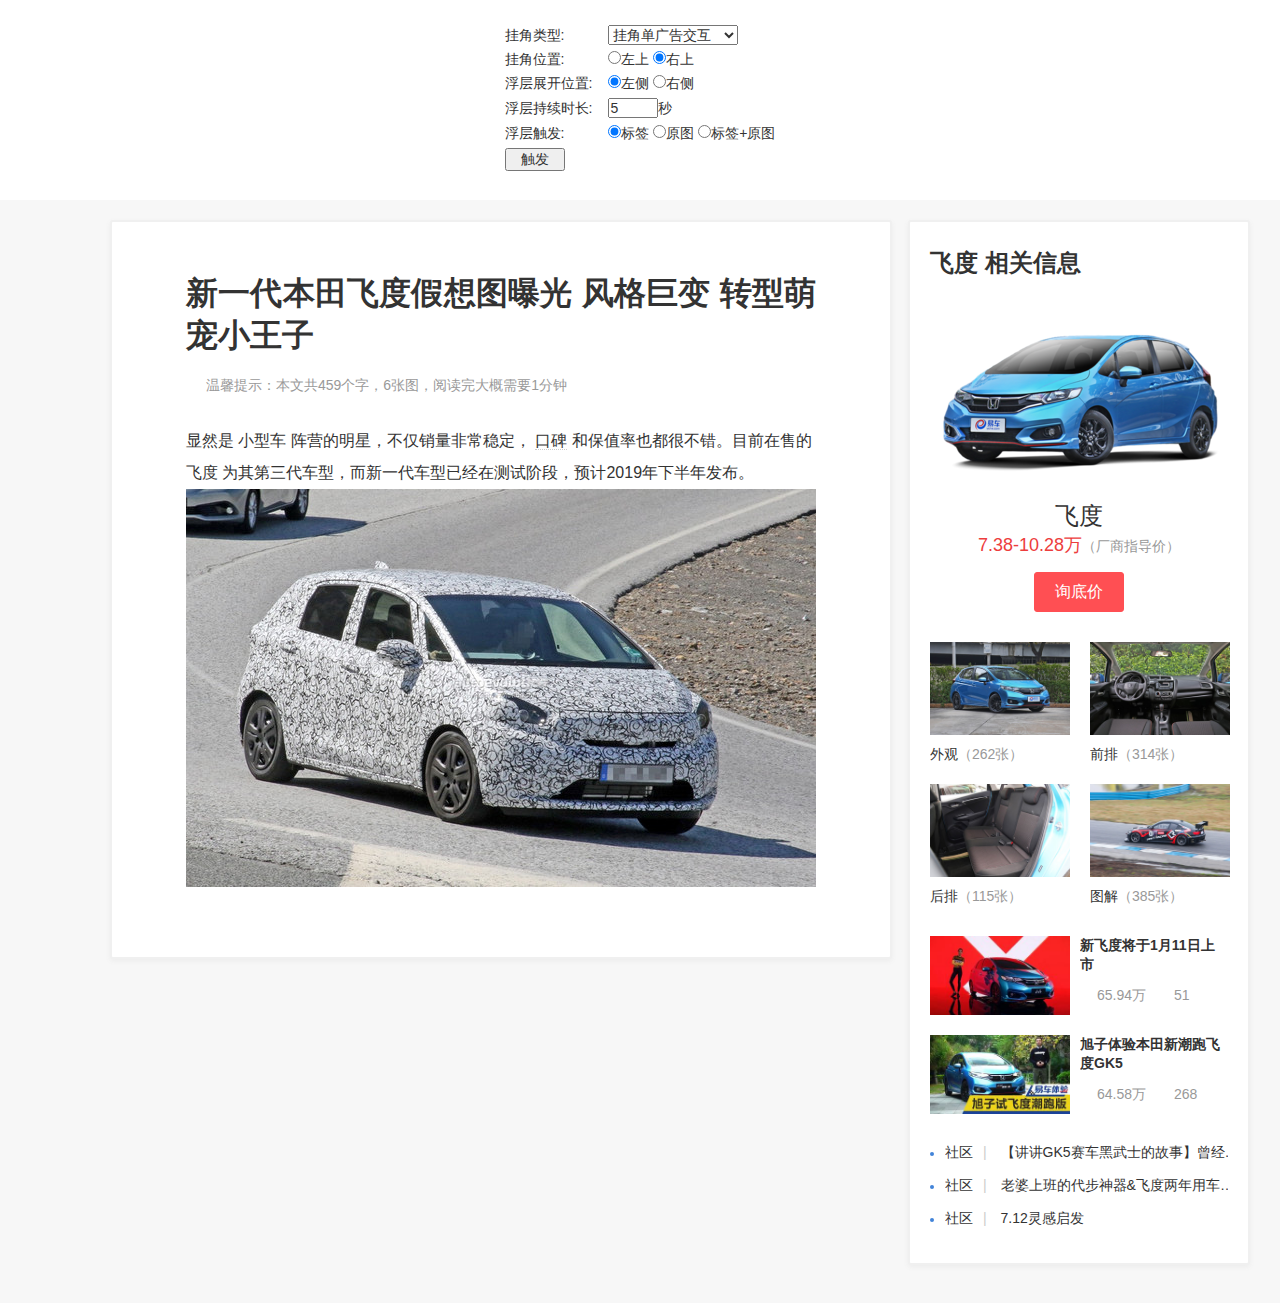
==== index.html @ e5243148 "Add files via upload" ====
<!DOCTYPE html>
<html lang="zh" data-blockbyte-bs-uid="80221">
  <head>
    <meta http-equiv="Content-Type" content="text/html; charset=UTF-8" />

    <meta http-equiv="X-UA-Compatible" content="IE=edge,chrome=1" />
    <meta name="renderer" content="webkit" />
    <meta http-equiv="Cache-Control" content="no-transform " />

    <script type="text/javascript" charset="utf-8" src="./files/js/jquery-1.9.0.js"></script>
    <link rel="stylesheet" type="text/css" href="./files/css/common.css" media="all" />

    <style class="blockbyte-bs-style" data-name="content">
      body > div#blockbyte-bs-indicator > div {
        opacity: 0;
        pointer-events: none;
      }

      body > iframe#blockbyte-bs-sidebar.blockbyte-bs-visible,
      body > iframe#blockbyte-bs-overlay.blockbyte-bs-visible {
        opacity: 1;
        pointer-events: auto;
      }

      body.blockbyte-bs-noscroll {
        overflow: hidden !important;
      }

      body > div#blockbyte-bs-indicator > div {
        position: absolute;
        transform: translate3d(-40px, 0, 0);
        top: 0;
        left: 0;
        width: 40px !important;
        height: 100%;
        background: rgba(0, 0, 0, 0.5);
        border-radius: 0 10px 10px 0;
        transition: opacity 0.3s, transform 0.3s;
        z-index: 2;
      }

      body > div#blockbyte-bs-indicator > div > span {
        background-color: #ffffff;
        position: absolute;
        display: block;
        top: 0;
        left: 0;
        width: 100%;
        height: 100%;
      }

      body > div#blockbyte-bs-indicator[data-pos="right"] {
        left: auto;
        right: 0;
      }

      body > div#blockbyte-bs-indicator[data-pos="right"] > div {
        transform: translate3d(40px, 0, 0);
        left: auto;
        right: 0;
        border-radius: 10px 0 0 10px;
      }

      body > div#blockbyte-bs-indicator.blockbyte-bs-fullHeight > div {
        border-radius: 0;
      }

      body > div#blockbyte-bs-indicator.blockbyte-bs-hover > div {
        transform: translate3d(0, 0, 0);
        opacity: 1;
      }

      body > div#blockbyte-bs-indicator[data-pos="left"].blockbyte-bs-has-lsb {
        height: 100% !important;
        top: 0 !important;
      }

      body > div#blockbyte-bs-indicator[data-pos="left"].blockbyte-bs-has-lsb > div {
        background: transparent;
      }

      body > div#blockbyte-bs-indicator[data-pos="left"].blockbyte-bs-has-lsb > div > span {
        -webkit-mask-position-y: 20px;
      }

      body > iframe#blockbyte-bs-sidebar {
        width: 350px;
        max-width: none;
        height: 0;
        z-index: 2147483646;
        background-color: rgba(255, 255, 255, 0.8) !important;
        border: none;
        display: block !important;
        transform: translate3d(-350px, 0, 0);
        transition: width 0s 0.3s, height 0s 0.3s, opacity 0.3s, transform 0.3s;
      }

      body > iframe#blockbyte-bs-sidebar[data-pos="right"] {
        left: auto;
        right: 0;
        transform: translate3d(350px, 0, 0);
      }

      body > iframe#blockbyte-bs-sidebar.blockbyte-bs-visible {
        width: calc(100% + 350px);
        height: 100%;
        transform: translate3d(0, 0, 0);
        transition: opacity 0.3s, transform 0.3s;
      }

      body > iframe#blockbyte-bs-sidebar.blockbyte-bs-hideMask {
        background: none !important;
      }

      body > iframe#blockbyte-bs-sidebar.blockbyte-bs-hideMask:not(.blockbyte-bs-hover) {
        width: calc(350px + 50px);
      }

      body > iframe#blockbyte-bs-overlay {
        width: 100%;
        max-width: none;
        height: 100%;
        z-index: 2147483647;
        border: none;
        background: rgba(0, 0, 0, 0.5) !important;
        transition: opacity 0.3s;
      }
    </style>
  </head>

  <body class="body-sty" style="zoom: 1;">
    <header style="height: 200px; padding: 20px;display: flex; flex-direction: row; justify-content: center;">
      <div>
        <div style="margin: 5px 0;">
          <label style="width: 100px;display: inline-block;">挂角类型:</label>
          <select style="width: 130px;" class="motu-type">
            <option value="1">挂角单广告交互</option>
            <option value="2">挂角双广告交互</option>
            <option value="3">挂角单广告展示</option>
            <option value="4">底栏交互长标签</option>
            <option value="5">底栏交互短标签</option>
          </select>
        </div>

        <div style="margin: 5px 0;">
          <label style="width: 100px;display: inline-block;">挂角位置:</label>
          <input type="radio" name="kakari_Position" class="kakari_Position" value="1" />左上
          <input type="radio" name="kakari_Position" class="kakari_Position" value="2" checked />右上
        </div>

        <div style="margin: 5px 0;">
          <label style="width: 100px;display: inline-block;">浮层展开位置:</label>
          <input type="radio" name="float_Position" class="float_Position" value="1" checked />左侧
          <input type="radio" name="float_Position" class="float_Position" value="2" />右侧
        </div>

        <div style="margin: 5px 0;">
          <label style="width: 100px;display: inline-block;">浮层持续时长:</label>
          <input type="number" value="5" min="2" max="10" style="width: 50px;" class="timeLength" />秒
        </div>

        <div style="margin: 5px 0;">
          <label style="width: 100px;display: inline-block;">浮层触发:</label>
          <input type="radio" name="trigger_Position" class="trigger_Position" value="1" checked />标签
          <input type="radio" name="trigger_Position" class="trigger_Position" value="2" />原图
          <input type="radio" name="trigger_Position" class="trigger_Position" value="3" />标签+原图
        </div>

        <div style="margin: 5px 0;">
          <button style="width: 60px;" class="trigger-button">触发</button>
        </div>
      </div>
    </header>

    <!-- 内容 start -->
    <div class="container container-w">
      <div class="content-box clearfix">
        <!-- col-left start -->
        <div class="col-lef  pull-left">
          <!-- 文章内容 start -->
          <div class="col-main-box col-sty">
            <div class="cont-box" id="content_bit">
              <!-- article start -->
              <article>
                <h1 class="tit-h1">新一代本田飞度假想图曝光 风格巨变 转型萌宠小王子<em class="bg-ico-sty"></em></h1>

                <div class="txt-ts-box">温馨提示：本文共459个字，6张图，阅读完大概需要1分钟</div>

                <div class="article-content motu_cont" id="openimg_articlecontent">
                  <!--内容-->
                  显然是
                  <a
                    class="hidden"
                    href="http://car.bitauto.com/xiaoxingche/"
                    title=""
                    data-keytype="Sem"
                    data-id="392"
                    target="_blank"
                    >小型车</a
                  >
                  阵营的明星，不仅销量非常稳定，
                  <a
                    class="baikekeyl"
                    href="http://koubei.bitauto.com/"
                    title=""
                    data-keytype="Sem"
                    data-id="278"
                    target="_blank"
                    >口碑</a
                  >
                  和保值率也都很不错。目前在售的
                  <a
                    class="hidden"
                    href="http://car.bitauto.com/xinfeidu/"
                    title="飞度"
                    data-keytype="Serial"
                    data-id="2408"
                    target="_blank"
                    >飞度</a
                  >
                  为其第三代车型，而新一代车型已经在测试阶段，预计2019年下半年发布。

                  <p style="position: relative;">
                    <img
                      class="imgborder"
                      src="./files/image/94422488-cf2d-4501-a95b-1851c2351d11_630_w0.jpg"
                      data="width:630;height:398;"
                      data-rjs="2"
                      style="cursor: pointer;"
                    />
                  </p>
                  <!--标签-->
                </div>

                <!-- 新闻内容 end -->
              </article>
              <!-- article end -->
            </div>
            <!--结尾处推广-->
          </div>
          <!-- 文章内容 end -->
        </div>
        <!-- col-left end -->
        <!-- col-right start -->

        <div class="col-rig  pull-right">
          <!-- 车型相关 start -->
          <div class="col-sty col-side-sty">
            <h2>飞度 相关信息</h2>
            <!-- 车广告 start -->
            <div class="side-adv-car" id="rightBrandDetail">
              <div class="img-box">
                <a data-channelid="51.12.46" target="_blank" href="http://car.bitauto.com/xinfeidu/"
                  ><img src="./files/image/1211198162_6.jpg"
                /></a>
              </div>
              <h3><a data-channelid="51.12.46" target="_blank" href="http://car.bitauto.com/xinfeidu/">飞度</a></h3>
              <p class="price-box">
                <a
                  data-channelid="51.12.46"
                  href="http://car.bitauto.com/xinfeidu/baojia/?leads_source=p009022"
                  target="_blank"
                  >7.38-10.28万</a
                ><span>（厂商指导价）</span>
              </p>
              <div class="btn-box">
                <a
                  class="btn btn-primary"
                  data-channelid="51.12.46"
                  href="http://dealer.bitauto.com/zuidijia/nb2408/"
                  target="_blank"
                  >询底价</a
                >
              </div>
            </div>
            <!-- 车广告 end -->
            <!-- 图片列表 start -->
            <div class="car-pic-list clearfix">
              <div class="img-info-layout-vertical  img-info-layout-vertical-14093">
                <div class="img">
                  <a href="http://photo.bitauto.com/picture/2408/5786086/" target="_blank"
                    ><img src="./files/image/20171227084733473322640_5786086_4.jpg"
                  /></a>
                </div>
                <ul class="p-list">
                  <li class="name">
                    <a href="http://photo.bitauto.com/modelmore/127721/6/1/" target="_blank">外观<em>（262张）</em></a>
                  </li>
                </ul>
              </div>

              <div class="img-info-layout-vertical  img-info-layout-vertical-14093">
                <div class="img">
                  <a href="http://photo.bitauto.com/picture/2408/5786151/" target="_blank"
                    ><img src="./files/image/2017122708563856387241_5786151_4.jpg"
                  /></a>
                </div>
                <ul class="p-list">
                  <li class="name">
                    <a href="http://photo.bitauto.com/modelmore/127721/7/1/" target="_blank">前排<em>（314张）</em></a>
                  </li>
                </ul>
              </div>

              <div class="img-info-layout-vertical  img-info-layout-vertical-14093">
                <div class="img">
                  <a href="http://photo.bitauto.com/picture/2408/5786178/" target="_blank"
                    ><img src="./files/image/201712270900230237254_5786178_4.jpg"
                  /></a>
                </div>
                <ul class="p-list">
                  <li class="name">
                    <a href="http://photo.bitauto.com/modelmore/127721/8/1/" target="_blank">后排<em>（115张）</em></a>
                  </li>
                </ul>
              </div>

              <div class="img-info-layout-vertical  img-info-layout-vertical-14093">
                <div class="img">
                  <a href="http://photo.bitauto.com/picture/2408/4842851/" target="_blank"
                    ><img src="./files/image/23264766310149_4842851_4.jpg"
                  /></a>
                </div>
                <ul class="p-list">
                  <li class="name">
                    <a href="http://photo.bitauto.com/serialmore/2408/2018/12/1/" target="_blank"
                      >图解<em>（385张）</em></a
                    >
                  </li>
                </ul>
              </div>
            </div>
            <!-- 图片列表 end -->
            <!-- 视频列表 start -->

            <div class="car-video-list">
              <div class="img-info-layout img-info-layout-video img-info-layout-14079">
                <div class="img">
                  <a href="http://v.bitauto.com/vplay/479516.html" target="_blank"
                    ><i class="bg-ico-sty play-btn"></i
                    ><img src="./files/image/20181416252014.jpg" alt="新飞度将于1月11日上市"
                  /></a>
                </div>
                <ul class="p-list">
                  <li class="name">
                    <a href="http://v.bitauto.com/vplay/479516.html" target="_blank">新飞度将于1月11日上市</a>
                  </li>
                  <li class="num">
                    <span class="play queryElemTag liulan_479516">65.94万</span
                    ><span class="comment huifu_479516">51</span>
                  </li>
                </ul>
              </div>

              <div class="img-info-layout img-info-layout-video img-info-layout-14079">
                <div class="img">
                  <a href="http://v.bitauto.com/vplay/477407.html" target="_blank"
                    ><i class="bg-ico-sty play-btn"></i
                    ><img src="./files/image/201712270711468.jpg" alt="旭子体验本田新潮跑飞度GK5"
                  /></a>
                </div>
                <ul class="p-list">
                  <li class="name">
                    <a href="http://v.bitauto.com/vplay/477407.html" target="_blank">旭子体验本田新潮跑飞度GK5</a>
                  </li>
                  <li class="num">
                    <span class="play queryElemTag liulan_477407">64.58万</span
                    ><span class="comment huifu_477407">268</span>
                  </li>
                </ul>
              </div>
            </div>

            <!-- 视频列表 end -->
            <!-- 文字列表 start -->

            <div class="car-txt-list">
              <div class="list-txt list-txt-m list-txt-default list-txt-style3">
                <ul>
                  <li>
                    <div class="txt">
                      <strong><a href="http://baa.bitauto.com/fit/" target="_blank">社区</a>|</strong>
                      <a href="http://baa.bitauto.com/fit/thread-15625443.html" target="_blank"
                        >【讲讲GK5赛车黑武士的故事】曾经的战友，我摘了你的心脏</a
                      >
                    </div>
                  </li>

                  <li>
                    <div class="txt">
                      <strong><a href="http://baa.bitauto.com/fit/" target="_blank">社区</a>|</strong>
                      <a href="http://baa.bitauto.com/fit/thread-15569228.html" target="_blank"
                        >老婆上班的代步神器&amp;飞度两年用车感受</a
                      >
                    </div>
                  </li>

                  <li>
                    <div class="txt">
                      <strong><a href="http://baa.bitauto.com/fit/" target="_blank">社区</a>|</strong>
                      <a href="http://baa.bitauto.com/fit/thread-15538924.html" target="_blank">7.12灵感启发</a>
                    </div>
                  </li>
                </ul>
              </div>
            </div>

            <!-- 文字列表 end -->
          </div>

          <!-- 车型相关 end -->
          <!-- 广告 start -->
          <!-- ad four-->

          <div class="col-side_ad display_n">
            <ins
              id="div_8c25ad40-516a-4493-9ec6-6e0c3f499d58"
              type="ad_play"
              adplay_ip=""
              adplay_areaname=""
              adplay_cityname=""
              adplay_brandid=""
              adplay_brandname=""
              adplay_brandtype=""
              adplay_blockcode="8c25ad40-516a-4493-9ec6-6e0c3f499d58"
            >
            </ins>
          </div>
          <!-- 广告 end -->
        </div>
        <!-- col-right end -->
      </div>
      <!--content end-->
    </div>
    <!-- 内容 end -->
    <!--车型相关js end-->
    <!--motu ad-->
    <script type="text/javascript" charset="utf-8" src="./files/js/pc_new.js"></script>
    <script></script>
  </body>
</html>
---- files/css/common.css ----
@charset "UTF-8";* {
    box-sizing: border-box
}

*:before,*:after {
    box-sizing: border-box
}

html {
    -webkit-text-size-adjust: 100%;
    -ms-text-size-adjust: 100%
}

body {
    margin: 0
}

input,button,select,textarea {
    font-family: inherit;
    font-size: inherit;
    line-height: inherit
}

a:hover,a:focus,input:focus {
    outline: 0
}

article,aside,details,figcaption,figure,footer,header,hgroup,main,menu,nav,section,summary {
    display: block
}

audio,canvas,progress,video {
    display: inline-block;
    vertical-align: baseline
}

audio:not([controls]) {
    display: none;
    height: 0
}

[hidden],template {
    display: none
}

a {
    background-color: transparent
}

a.em:hover {
    text-decoration: underline
}

abbr[title] {
    border-bottom: 1px dotted
}

b,strong {
    font-weight: bold
}

i,em {
    font-style: normal
}

dfn {
    font-style: italic
}

img {
    border: 0;
    max-width: 100%;
    vertical-align: middle
}

svg:not(:root) {
    overflow: hidden
}

hr {
    height: 0;
    -webkit-box-sizing: content-box;
    -moz-box-sizing: content-box;
    box-sizing: content-box
}

pre {
    overflow: auto
}

button,input,optgroup,select,textarea {
    margin: 0;
    padding: 0;
    font: inherit;
    color: inherit
}

button {
    overflow: visible
}

button,select {
    text-transform: none
}

button,html input[type="button"],input[type="reset"],input[type="submit"] {
    -webkit-appearance: button;
    cursor: pointer
}

button[disabled],html input[disabled] {
    cursor: default
}

button::-moz-focus-inner,input::-moz-focus-inner {
    padding: 0;
    border: 0
}

input {
    line-height: normal
}

input:active,input:focus {
    outline: 0
}

input[type="checkbox"],input[type="radio"] {
    -webkit-box-sizing: border-box;
    -moz-box-sizing: border-box;
    box-sizing: border-box;
    padding: 0
}

input[type="number"]::-webkit-inner-spin-button,input[type="number"]::-webkit-outer-spin-button {
    height: auto
}

input[type="search"] {
    -webkit-box-sizing: content-box;
    -moz-box-sizing: content-box;
    box-sizing: content-box;
    -webkit-appearance: textfield
}

input[type="search"]::-webkit-search-cancel-button,input[type="search"]::-webkit-search-decoration {
    -webkit-appearance: none
}

fieldset {
    padding: .35em .625em .75em;
    margin: 0 2px;
    border: 1px solid #c0c0c0
}

legend {
    padding: 0;
    border: 0
}

textarea {
    overflow: auto
}

optgroup {
    font-weight: bold
}

table {
    border-spacing: 0;
    border-collapse: collapse
}

td,th {
    padding: 0;
    font-weight: normal
}

ul,ol {
    list-style: none
}

p {
    margin: 0
}

ul,ol,dl,dd {
    margin: 0;
    padding: 0
}

u,ins {
    text-decoration: none
}

.container {
    position: relative;
    width: 1200px;
    margin-right: auto;
    margin-left: auto;
    clear: both;
    *zoom:1}

.row {
    clear: both;
    *zoom:1}

.col-auto,.col-xs-1,.col-xs-2,.col-xs-3,.col-xs-4,.col-xs-5,.col-xs-6,.col-xs-7,.col-xs-8,.col-xs-9,.col-xs-10,.col-xs-11,.col-xs-12 {
    float: left;
    position: relative;
    min-height: 1px;
    *zoom:1}

.col-xs-12 {
    width: 100%
}

.col-xs-11 {
    width: 91.66666667%
}

.col-xs-10 {
    width: 83.33333333%
}

.col-xs-9 {
    width: 75%
}

.col-xs-8 {
    width: 66.66666667%
}

.col-xs-7 {
    width: 58.33333333%
}

.col-xs-6 {
    width: 50%
}

.col-xs-5 {
    width: 41.66666667%
}

.col-xs-4 {
    width: 33.33333333%;
    *width: 33.2%
}

.col-xs-3 {
    width: 25%
}

.col-xs-2 {
    width: 16.66666667%
}

.col-xs-1 {
    width: 8.33333333%
}

.col-auto {
    width: auto
}

.clearfix {
    clear: both;
    *zoom:1}

.clearfix:after,.container:after,.row:after,.nav:after {
    display: table;
    content: " ";
    clear: both
}

.center-block {
    display: block;
    margin-right: auto;
    margin-left: auto
}

.pull-right {
    float: right!important
}

.pull-left {
    float: left!important
}

.hide {
    display: none!important
}

.show {
    display: block!important
}

.hidden {
    visibility: hidden!important
}

.no-wrap {
    white-space: nowrap!important
}

.box-margin {
    margin-bottom: 50px
}

.box-margin.sm {
    margin-bottom: 30px
}

.img-responsive {
    display: block;
    max-width: 100%;
    height: auto
}

.section-layout .section-left {
    padding-right: 40px
}

.section-layout .section-main {
    padding-right: 40px
}

body {
    min-width: 1200px;
    font-family: "Microsoft Yahei","PingFangSC-Regular","Hiragino Sans GB","Helvetica Neue",Helvetica,Arial,sans-serif;
    font-size: 14px;
    line-height: 1.3682;
    color: #333;
    background-color: #fff
}

a {
    color: #333;
    text-decoration: none
}

a.icolor {
    color: inherit
}

a:hover {
    color: #FF4F53;
    text-decoration: none
}

a:hover .title {
    color: #FF4F53
}

.grey-txt {
    color: #999!important
}

h1,h2,h3,h4,h5,h6,.h1,.h2,.h3,.h4,.h5,.h6 {
    margin: 0;
    font-family: inherit;
    color: #333;
    font-weight: normal
}

h1,.h1 {
    font-size: 36px;
    line-height: 48px
}

h2,.h2 {
    font-size: 30px;
    line-height: 40px
}

h3,.h3 {
    font-size: 24px;
    line-height: 32px
}

h4,.h4 {
    font-size: 20px;
    line-height: 26px
}

h5,.h5 {
    font-size: 18px;
    line-height: 24px
}

h6,.h6 {
    font-size: 16px;
    line-height: 22px
}

.list {
    list-style: none;
    *zoom:1}

.list:after {
    content: '';
    clear: both;
    display: block
}

.list-justified:after {
    display: none
}

.list li {
    position: relative;
    float: left
}

.list>li>a,.list>li>ins>a {
    position: relative;
    display: block
}

.list.list-justified {
    display: table;
    *display: block;
    width: 100%
}

.list.list-justified li {
    display: table-cell;
    *display: inline;
    min-width: 1%;
    float: none;
    *float: left;
    text-align: center;
    vertical-align: middle
}

.list.list-justified li a {
    text-align: center
}

.list.list-vertical li {
    float: none
}

.list.list-gapline>li {
    padding-right: 9px;
    margin-right: 9px;
    white-space: nowrap;
    line-height: 1;
    font-size: 16px
}

.list.list-gapline.sm>li {
    font-size: 14px
}

.list.list-gapline>li:after {
    content: '';
    position: absolute;
    right: 0;
    top: 1px;
    width: 1px;
    height: 16px;
    font-size: 0;
    background-color: #ccc
}

.list.list-gapline>li:last-child {
    margin-right: 0;
    padding-right: 0
}

.list.list-gapline>li.last {
    margin-right: 0;
    padding-right: 0
}

.list.list-gapline>li:last-child:after {
    display: none
}

.list.list-gapline>li.last:after {
    display: none
}

.list.list-gapline.sm>li:after {
    height: 14px
}

.list.list-center {
    display: inline-block;
    *display: inline
}

.price-reduction {
    background-image: url("[data-uri]");
    background-position: 0 5px;
    background-repeat: no-repeat;
    padding-left: 14px;
    color: #3da600
}

.price-reduction-lg {
    padding-left: 16px;
    color: #3da600
}

a.price-reduction:hover,a.price-reduction-lg:hover {
    color: #008400;
    text-decoration: underline
}

.arrow-down {
    padding-right: 20px;
}

.arrow-left-lg,.arrow-right-lg {
    position: absolute;
    top: 50%;
    margin-top: -43px;
    width: 30px;
    height: 60px;
    cursor: pointer;
    text-indent: -99999px;
    z-index: 1;
    background-color: #000;
    background-color: rgba(0,0,0,.4)
}

.arrow-left-lg {
    left: 0
}

.arrow-right-lg {
    right: 0;
    background-position: -32px -586px
}

.arrow-left-lg:hover,.arrow-right-lg:hover {
    background-color: #FF4F53
}

.slide-box.type-1 .arrow-left-lg,.slide-box.type-1 .arrow-right-lg {
    background-color: transparent;
    opacity: .2;
    filter: alpha(opacity=20)
}

.slide-box.type-1 .arrow-left-lg:hover,.slide-box.type-1 .arrow-right-lg:hover {
    opacity: 1;
    filter: alpha(opacity=100)
}

.slide-box.type-1 .arrow-left-lg {
}

.slide-box.type-1 .arrow-right-lg {
}

.no-arrow .focus-button {
    display: none
}

.adv-icon {
    position: absolute;
    left: 0;
    bottom: 0;
    width: 24px;
    height: 14px;
}

.adv-icon.right-bottom {
    left: auto;
    right: 0
}

.btn {
    display: inline-block;
    text-align: center;
    white-space: nowrap;
    vertical-align: middle;
    -ms-touch-action: manipulation;
    touch-action: manipulation;
    color: #FF4F53;
    -webkit-user-select: none;
    -moz-user-select: none;
    -ms-user-select: none;
    user-select: none;
    border: 1px solid transparent;
    border-radius: 3px;
    padding: 0 20px;
    font-size: 16px;
    height: 40px;
    line-height: 38px;
    background-color: #fff
}

.btn:link {
    cursor: pointer
}

.btn:focus,.btn:active:focus,.btn.active:focus,.btn.focus,.btn:active.focus,.btn.active.focus {
    outline: 0
}

.btn:hover,.btn:focus,.btn.focus {
    text-decoration: none
}

.btn.disabled,.btn[disabled] {
    cursor: not-allowed;
    filter: alpha(opacity=65);
    opacity: .65
}

a.btn.disabled {
    pointer-events: none
}

.btn-block {
    display: block;
    width: 100%;
    *width: auto
}

input[type="submit"].btn-block,input[type="reset"].btn-block,input[type="button"].btn-block {
    width: 100%
}

.btn-default,.btn-default:link {
    border-color: #ccc;
    color: #333
}

.btn-default:hover {
    border-color: #EE3E42;
    color: #EE3E42
}

.btn-primary,.btn-primary:link {
    border-color: #FF4F53;
    background: #FF4F53;
    color: #fff
}

.btn-primary:hover {
    background: #EE3E42;
    color: #fff
}

.btn-primary2,.btn-primary2:link {
    border-color: #4284D9;
    background: #4284D9;
    color: #fff
}

.btn-primary2:hover {
    background: #246DCB;
    color: #fff
}

.btn-primary3,.btn-primary3:link {
    border-color: #f90;
    background: #f90;
    color: #fff
}

.btn-primary3:hover {
    background: #ff6a00;
    color: #fff
}

.btn-secondary,.btn-secondary:link {
    border-color: #FF4F53;
    color: #FF4F53
}

.btn-secondary:hover {
    border-color: #FF4F53;
    background: #FF4F53;
    color: #fff
}

.btn-secondary2,.btn-secondary2:link {
    border-color: #4284d9;
    color: #4284d9
}

.btn-secondary2:hover {
    border-color: #4284d9;
    background: #4284d9;
    color: #fff
}

.btn-secondary3,.btn-secondary3:link {
    border-color: #ff9a1f;
    color: #ff9a1f
}

.btn-secondary3:hover {
    border-color: #fa8901;
    background: #fa8901;
    color: #fff
}

a.disabled,a.disabled:link {
    border: 1px solid #ccc;
    color: #ccc
}

a.disabled2,a.disabled2:link {
    border: 1px solid #ebebeb;
    background: #ebebeb;
    color: #999
}

.btn-form {
    display: inline-block;
    *display: inline;
    *zoom:1;vertical-align: middle
}

.btn-from-control {
    height: 44px;
    line-height: 42px;
    border: 1px solid #ccc;
    border-right: 0;
    border-radius: 3px 0 0 3px;
    padding: 0 15px;
    width: 270px;
    float: left
}

.btn-from-control:hover {
    border-color: #999
}

.btn-form>.btn {
    height: 44px;
    line-height: 42px
}

.btn-form>.btn-primary {
    border-radius: 0 3px 3px 0;
    float: left
}

.btn-form>.btn-primary:hover {
    color: #fff
}

.btn-form>.btn-default {
    border: 1px solid #ccc;
    color: #333;
    background: #fff;
    margin-left: 10px;
    float: left
}

.btn-form>.btn-default:hover {
    border-color: #FF4F53;
    color: #FF4F53
}

.btn-group,.btn-group-vertical {
    position: relative;
    display: inline-block;
    vertical-align: middle
}

.btn-group .btn,.btn-group-vertical .btn {
    position: relative;
    float: left
}

.btn-group .btn:hover,.btn-group-vertical .btn:hover,.btn-group .btn:focus,.btn-group-vertical .btn:focus,.btn-group .btn:active,.btn-group-vertical .btn:active,.btn-group .btn.active,.btn-group-vertical .btn.active {
    z-index: 2
}

.btn-group .btn+.btn,.btn-group .btn+.btn-group,.btn-group .btn-group+.btn,.btn-group .btn-group+.btn-group {
    margin-left: -1px
}

.btn-group .btn:first-child {
    margin-left: 0
}

.btn-group-justified {
    display: table;
    width: 100%;
    table-layout: fixed;
    border-collapse: separate
}

.btn-group-justified .btn,.btn-group-justified .btn-group {
    display: table-cell;
    float: none;
    width: 1%
}

.btn-group {
    border-radius: 3px
}

.btn-group>.btn {
    padding: 0 10px!important;
    border-radius: 0;
    border-color: #ccc;
    color: #333;
    font-size: 14px
}

.btn-group>.btn:hover {
    border-color: #FF4F53;
    color: #FF4F53
}

.btn-group>.btn:first-child {
    border: 1px solid #FF4F53;
    background: #FF4F53;
    color: #fff;
    border-radius: 3px 0 0 3px
}

.btn-group>.btn:first-child:hover {
    border-color: #EE3E42;
    background: #EE3E42;
    color: #fff
}

.btn-group>.btn:last-child {
    border-radius: 0 3px 3px 0
}

.btn-lg,.btn-lg:link {
    height: 50px;
    line-height: 48px;
    padding: 0 40px;
    font-size: 20px
}

.btn-sm,.btn-sm:link {
    height: 30px;
    line-height: 28px;
    padding: 0 20px;
    font-size: 14px
}

.btn-xs,.btn-xs:link {
    padding: 0 10px;
    height: 26px;
    line-height: 24px;
    text-align: center;
    font-size: 12px
}

.special-btn {
    margin-bottom: 5px
}

.special-btn a {
    width: 148px;
    height: 45px;
    line-height: 45px;
    display: inline-block;
    font-size: 16px;
    color: #fff;
    text-indent: 65px;
    transition: all .5s ease;
    -moz-transition: all .5s ease;
    -webkit-transition: all .5s ease;
    -o-transition: all .5s ease
}

.special-btn a:hover {
    background-color: #ff6a00
}

.assess {
    margin: 0 4px 0 0
}

.car-sales {
}

.special-btn2 {
    font-size: 0
}

.special-btn2 a {
    width: 98px;
    height: 98px;
    *height: 48px;
    line-height: 50px;
    padding-top: 50px;
    display: inline-block;
    font-size: 16px;
    color: #fff;
    text-align: center;
    transition: all .5s ease;
    -moz-transition: all .5s ease;
    -webkit-transition: all .5s ease;
    -o-transition: all .5s ease
}

.special-btn2 a.pk {
    background-color: #529FF2;
    background-position: 0 0
}

.special-btn2 a.sales {
    background-color: #f90;
    background-position: -102px 0
}

.special-btn2 a.reputation {
    background-color: #3dba86;
    background-position: -204px 0
}

.special-btn2 a.buycar {
    background-color: #f17272;
    background-position: 0 -102px
}

.special-btn2 a.displace {
    background-color: #8a6fe2;
    background-position: -102px -102px
}

.special-btn2 a.more {
    background-color: #9b9eb5;
    background-position: -204px -102px
}

.special-btn2 a.pk:hover {
    background-color: #246DCB
}

.special-btn2 a.sales:hover {
    background-color: #ff6a00
}

.special-btn2 a.reputation:hover {
    background-color: #1f9456
}

.special-btn2 a.buycar:hover {
    background-color: #e84444
}

.special-btn2 a.displace:hover {
    background-color: #5a42d0
}

.special-btn2 a.more:hover {
    background-color: #6c708d
}

.form-group {
    margin-bottom: 20px;
    clear: both;
    *zoom:1}

.form-group:last-child {
    margin-bottom: 0
}

.form-group:after {
    content: '';
    display: table;
    clear: both
}

.form-group>label {
    margin-top: 9px;
    width: 105px;
    float: left;
    color: #999
}

.form-group>.input-group {
    position: relative;
    padding-left: 105px
}

.form-group>.input-group .label-input {
    margin-left: 15px;
    line-height: 40px
}

.form-group>.input-group.nowrap-box {
    white-space: nowrap
}

.form-group .must {
    color: #FF4F53
}

.form-group .btn {
    padding: 0 30px;
    margin-right: 5px
}

.input {
    position: relative;
    display: inline-block;
    min-width: 100px;
    *min-width: 88px;
    padding-left: 10px;
    height: 40px;
    *height: 38px;
    line-height: 38px;
    border: 1px solid #ccc;
    border-radius: 3px;
    background: #fff;
    vertical-align: middle
}

.input.input-block {
    width: 100%
}

.input.input-default {
    width: 220px;
    *width: 208px
}

.input.input-w-sm {
    width: 150px;
    *width: 138px
}

.input.textarea {
    height: 100px;
    padding-top: 10px;
    line-height: normal;
    resize: none
}

.input-group.cityselect-box>.input {
    float: left;
    margin-right: 10px
}

.input.error {
    border-color: #f58181;
    box-shadow: 0 0 2px #fde8e8
}

.form-group .input-arrow-down {
    position: absolute;
    right: 12px;
    top: 16px;
    width: 15px;
    height: 8px;
    font-size: 0;
}

.input:hover {
    border-color: #999
}

.input.error:hover {
    border-color: #f58181
}

.input:active,.input:focus,.input:hover {
    outline: 0
}

.form-group.has-error .input {
    border-color: #FF4F53;
    box-shadow: 0 0 5px 0 rgba(255,79,82,0.15)
}

.help {
    font-size: 12px
}

.help-block {
    display: block;
    line-height: 20px;
    position: relative;
    margin-bottom: -20px
}

.help.error {
    padding-left: 17px;
    color: #FF4F53;
    background: url("//image.bitautoimg.com/2016/pc1200/img/help-error.png") left center no-repeat
}

.section-header {
    margin-bottom: 20px;
    clear: both;
    height: 80px;
    border-bottom: 5px solid #e5e5e5;
    position: relative
}

.treeMainv1>.section-header {
    z-index: 10
}

.section-header:after {
    content: '';
    display: table;
    clear: both
}

.section-header.mbl {
    margin-bottom: 30px
}

.section-header.mb0 {
    margin-bottom: 0
}

.section-header>.box {
    float: left;
    height: 60px;
    margin-top: 20px
}

.section-header>.box h2 {
    color: #FF4F53;
    font-size: 40px;
    font-weight: bold;
    border-bottom: 5px solid #FF4F53;
    float: left;
    margin-right: 30px;
    padding-bottom: 15px;
    position: relative
}

.section-header>.box h2:after {
    content: "";
    background-color: #fff;
    width: 5px;
    height: 5px;
    position: absolute;
    right: -5px;
    bottom: -5px
}

.section-header>.more {
    position: absolute;
    right: 0;
    bottom: 12px;
    height: 22px;
    line-height: 22px;
    font-size: 14px
}

.section-header>.more a {
    margin-left: 10px
}

.section-header>.more a:before {
    content: "";
    height: 14px;
    width: 10px;
    border-left: 1px solid #ccc;
    display: inline-block;
    vertical-align: middle
}

.section-header>.more a:first-child:before {
    width: 0;
    border: 0
}

.section-header>.more a.current {
    font-weight: bold
}

.section-header>.more em {
    margin: 0 15px;
    color: #d3d3d3
}

.section-header>.more i {
    color: #FF4F53;
    margin: 0 10px
}

.section-header>.more span {
    color: #999
}

.section-header.sm>h3 {
    line-height: 80px
}

.section-header .header-city-select {
    font-size: 16px;
    margin: 16px 30px 0 0
}

.section-header .header-car-select {
    font-size: 16px;
    margin: 16px 30px 0 0
}

.section-header .nav {
    float: left;
    margin: 8px -10px 0 0
}

.section-header .nav>li {
    float: left;
    padding: 0 20px 0 0;
    font-size: 24px;
    margin-right: 20px;
    position: relative
}

.section-header .nav>li+li:before {
    content: "";
    height: 20px;
    width: 1px;
    border-left: 1px solid #ccc;
    position: absolute;
    top: 8px;
    left: -20px
}

.section-header .nav>li.current>a {
    color: #FF4F53;
    border-bottom: 3px solid #FF4F53;
    padding-bottom: 12px;
    display: block;
    line-height: 32px
}

.header-note1 {
    position: relative;
    bottom: -20px;
    color: #999;
    font-size: 14px
}

.section-header .arrow-down {
    font-size: 20px
}

.section-header .drop-layer {
    left: -17px;
    right: auto;
    top: 31px
}

.section-header .header-car-select .drop-layer {
    max-height: 282px;
    min-width: 360px
}

.section-header .drop-layer {
    font-weight: normal
}

.header1 {
    height: 55px;
    border-bottom: 3px solid #5b5b5b
}

.header1 .box {
    height: 55px;
    margin-top: 0
}

.header1>.box h2 {
    padding-bottom: 12px;
    font-size: 30px;
    border-bottom: 3px solid #FF4F53;
    color: #333;
    white-space: nowrap;
    overflow: hidden
}

.header1>.box h2:after {
    display: none
}

.h-default>.box h2 {
    font-size: 30px;
    border-bottom: 0;
    color: #333
}

.h-default .nav>li {
    font-weight: bold
}

.h-default .box>h2+.nav>li {
    font-weight: normal
}

.header1 .header-city-select .arrow-down,.header1 .header-car-select .arrow-down {
    font-size: 24px;
    background-position: right -263px
}

.header-car-select>.arrow-down {
    max-width: 450px;
    display: block;
    white-space: nowrap;
    overflow: hidden;
    text-overflow: ellipsis
}

.header1 .header-city-select .drop-layer {
    width: 465px;
    top: 31px
}

.header1 .header-city-select {
    margin: 8px 30px 0 0
}

.header1 .header-car-select {
    margin: 8px 30px 0 0
}

.zm-nav-box {
    height: 20px;
    text-align: center;
    margin: -5px 0 40px;
    padding: 0 0 0 15px
}

.zm-nav-box ul {
    overflow: hidden;
    *zoom:1}

.zm-nav-box li {
    width: 20px;
    height: 20px;
    margin: 0 20px 0 0;
    float: left
}

.zm-nav-box a {
    width: 20px;
    height: 20px;
    display: block;
    border-radius: 3px;
    line-height: 20px;
    font-size: 16px
}

.zm-nav-box a:hover,.zm-nav-box a.current {
    color: #fff;
    background: #ff4f53
}

.header2 {
    border-bottom: 2px solid #e5e5e5;
    height: 47px
}

.header2>.box {
    height: 47px;
    margin-top: 0
}

.header2>.box h2 {
    padding-bottom: 12px;
    font-size: 24px;
    border-bottom: 0;
    color: #333;
    line-height: 32px
}

.header2>.box h2:after {
    display: none
}

.header2 .nav>li {
    font-size: 18px
}

.header2 .nav>li+li:before {
    height: 16px;
    top: 6px
}

.header2 .nav>li.current>a {
    padding-bottom: 13px;
    border-bottom-width: 2px;
    display: block;
    line-height: 24px
}

.header2 li>.arrow-down {
    font-size: 18px
}

.header2 .header-city-select {
    margin: 8px 30px 0 0
}

.header2 .header-car-select {
    margin: 8px 30px 0 0
}

.header2-m .nav {
    margin: 0 -10px 0 0
}

.header2-m .nav>li {
    font-size: 24px
}

.header2-m .nav>li+li:before {
    height: 21px
}

.header2-m .nav>li.current a {
    line-height: 32px
}

.h-default2>.box h2 {
    border-bottom: 0;
    color: #333
}

.h-default2>.box ul {
    font-size: 20px
}

.header2 .header-city-select .drop-layer {
    width: 465px;
    top: 26px
}

.header2 .header-note1 {
    bottom: -7px
}

.down-arrow {
    background: url(//image.bitautoimg.com/2016/pc1200/img/arrow.png) no-repeat right 5px;
    padding-right: 20px
}

.down-arrow:hover,.down-arrow.current {
    background: url(//image.bitautoimg.com/2016/pc1200/img/arrow.png) no-repeat right -14px
}

.up-arrow {
    background: url(//image.bitautoimg.com/2016/pc1200/img/arrow.png) no-repeat right -34px;
    padding-right: 20px
}

.up-arrow:hover,.up-arrow.current {
    background: url(//image.bitautoimg.com/2016/pc1200/img/arrow.png) no-repeat right -52px
}

.header2 .header-city-select .arrow-down {
    font-size: 18px
}

.header2 .more {
    bottom: 12px;
    font-size: 14px
}

.header2.h-default {
    height: 40px
}

.header2.h-default>.box {
    height: 40px
}

.header2.h-default .nav {
    margin: 1px -10px 0 0
}

.header2.header2-m {
    height: 47px
}

.header2.header2-m>.box {
    height: 47px
}

.header2.header2-m .nav {
    margin: 0 -10px 0 0
}

.header3 {
    min-height: 32px;
    height: auto;
    border-bottom: 0
}

.header3>.box {
    height: auto;
    margin: 0
}

.header3>.box h2 {
    padding-bottom: 0;
    font-size: 24px;
    font-weight: bold;
    color: #333;
    border-bottom: 0;
    line-height: 32px
}

.header3>.more {
    bottom: 2px;
    height: auto;
    line-height: 1
}

.header3>.more>a.current {
    font-weight: normal;
    color: #FF4F53
}

.header-main>.top {
    height: 90px
}

.header-main.header-type1>.top {
    height: 80px;
    margin-top: 20px
}

.header-main .logo>a {
    margin-top: 20px;
    display: block;
    width: 135px;
    height: 51px;
    text-indent: -99999px;
    background: url(//image.bitautoimg.com/2016/pc1200/img/logo1809.png) left center no-repeat;
    background-size: 134px
}

.header-main.special-header2 .logo {
    float: left
}

.header-main.special-header2 .logo+.title {
    position: relative;
    float: left;
    margin-left: 15px;
    margin-top: 23px;
    padding-left: 15px;
    color: #215594;
    font-weight: bold
}

.header-main.special-header2 .logo+.title:before {
    content: '';
    position: absolute;
    left: 0;
    top: 8px;
    width: 1px;
    height: 30px;
    background-color: #dfdfdf
}

.header-main.special-header2 .keyword-list {
    vertical-align: -19px
}

.header-main>.top>.right-box {
    text-align: right;
    white-space: nowrap
}

.header-main>.top>.right-box>.top-ad,.header-main>.top>.right-box>ins,.header-main>.top>.right-box>a {
    position: absolute;
    left: 0;
    top: 36px
}

.header-main.header-type1>.top>.right-box>.top-ad,.header-main.header-type1>.top>.right-box>ins,.header-main.header-type1>.top>.right-box>a {
    top: 21px
}

.header-main>.top form {
    display: inline!important
}

.header-main>.top .btn-form {
    position: relative;
    margin-top: 23px;
    text-align: left
}

.header-main>.top .btn-form:after {
    content: '';
    position: absolute;
    right: 130px;
    top: 19px;
    width: 10px;
    height: 6px;
    background: url([data-uri]);
    pointer-events: none;
    cursor: pointer
}

.header-main.header-type1>.top .btn-form {
    margin-top: 8px
}

.header-main>.top .btn-form .brand-form {
    height: 0;
    border: 0
}

.header-main>.top .brand-form .zcfcbox {
    top: 0
}

.header-main>.top .btn-form .btn-from-control {
    width: 300px;
    *width: 270px;
    *height: 40px;
    border: 2px solid #FF4F53;
    padding-right: 20px
}

.header-main>.top .btn {
    width: 120px
}

.header-main-nav {
    margin-bottom: 20px;
    height: 50px;
    background-color: #4284d9
}

.header-main-nav.type-1 {
    height: 4px
}

.header-main-nav.white {
    background-color: #fff;
    border-top: 1px solid #ececec;
    *height: 48px;
    border-bottom: 1px solid #ececec;
    box-shadow: 0 1px 4px rgba(0,0,0,0.10)
}

.header-main-nav ul {
    white-space: nowrap
}

.header-main-nav ul a {
    padding: 0 22px;
    *padding: 0 16px;
    font-size: 18px;
    line-height: 50px;
    height: 50px;
    color: #fff
}

.header-main-nav ul a.navi-hot:before {
    content: '';
    position: absolute;
    right: 0;
    top: -5px;
    width: 33px;
    height: 20px;
    background: url(//image.bitautoimg.com/2016/pc1200/img/navi-hot.png)
}

.header-main-nav ul a.navi-new:before {
    content: '';
    position: absolute;
    right: 6px;
    top: -3px;
    width: 29px;
    height: 14px;
    background: url(//image.bitautoimg.com/2016/pc1200/img/pc-new.png)
}

.header-main-nav ul a.no-link {
    color: #82B9FF
}

.header-main-nav ul.list-justified a {
    padding: 0
}

.header-main-nav.white ul a {
    height: 48px;
    line-height: 48px;
    color: #333
}

.header-main-nav .left ul a:hover {
    background-color: #246DCB
}

.header-main-nav.white .left ul a:hover {
    background-color: #fff;
    color: #FF4F53
}

.header-main-nav .left.secondary {
    width: 100%;
    padding-right: 0;
    z-index: 11
}

.header-main-nav .left li.active a,.header-main-nav .left li.active a:hover,.header-main-nav .left li.active a:focus {
    border-top: 4px solid #FF4F53;
    line-height: 44px;
    color: #333;
    background-color: #fff;
    *height: 46px
}

.header-main-nav.white .left li.active a,.header-main-nav.white .left li.active a:hover,.header-main-nav.white .left li.active a:focus {
    border-top: 0;
    line-height: 48px;
    color: #333;
    *height: 46px;
    border-bottom: 4px solid #FF4F53
}

.header-main-nav .left li.activity-menu>a {
    padding: 0 2px
}

.header-main-nav .left li.activity-menu:hover>a {
    background: #246DCB
}

.header-main-nav .left li.activity-menu>a i {
    display: inline-block;
    margin-left: 5px;
    width: 8px;
    height: 5px;
    background: url("//image.bitautoimg.com/2016/pc1200/img/sprites-1.png") -391px -77px no-repeat;
    vertical-align: 4px
}

.header-main-nav .left li.activity-menu .drop-layer {
    top: 50px;
    right: 0;
    left: auto;
    box-shadow: none;
    background: #246DCB;
    border: 0
}

.header-main-nav .left li.activity-menu .drop-layer a {
    position: relative;
    color: #fff!important;
    font-size: 18px;
    height: 50px;
    line-height: 49px;
    border-bottom: 0
}

.header-main-nav .left li.activity-menu .drop-layer a:hover {
    background: #1D5EB1!important
}

.header-main-nav .left li.activity-menu .drop-layer a:hover>i {
    background: transparent
}

.header-main-nav .left li.activity-menu .drop-layer a>i {
    position: absolute;
    width: 80%;
    height: 1px;
    bottom: 0;
    left: 10%;
    background: #3A84E2
}

.secondary-nav {
    margin-bottom: 20px
}

.secondary-nav>.list.list-gapline>li {
    padding-right: 20px;
    margin-right: 0
}

.secondary-nav>.list.list-gapline>li+li {
    padding-left: 20px
}

.secondary-nav>.list.list-gapline>li:after {
    height: 18px
}

.secondary-nav>.list.list-gapline>li>a {
    font-size: 18px
}

.secondary-nav>.list.list-gapline>li.current>a {
    padding-bottom: 15px;
    font-weight: bold;
    border-bottom: 4px solid #FF4F53
}

.secondary-nav>.third-nav-box {
    margin-top: 20px
}

.third-nav-box>.third-nav {
    position: relative;
    padding: 14px 0 10px 150px;
    border-top: 2px solid #ececec;
    border-bottom: 2px solid #ececec
}

.third-nav-box>.third-nav>h2 {
    position: absolute;
    left: 0;
    top: 12px;
    padding-right: 30px;
    font-weight: bold;
    line-height: 1
}

.third-nav-box>.third-nav>.list>li>a {
    margin-right: 22px;
    margin-bottom: 4px;
    padding: 4px 9px;
    font-size: 16px;
    line-height: 22px
}

.third-nav-box>.third-nav>.list>li.current>a {
    background-color: #FF4F53;
    color: #fff;
    border-radius: 3px
}

.header-main.summary-box>.top {
    height: 84px
}

.header-main.summary-box>.top .crumbs {
    margin: 20px 0 0;
    border: 0;
    overflow: hidden
}

.header-main.summary-box>.top .btn-form {
    margin-top: 20px
}

.header-main>.middle-nav-box {
    position: relative;
    height: 75px;
    z-index: 12
}

.header-main>.middle-nav-box .brand-info>h1 {
    float: left;
    height: 60px;
    max-width: 592px;
    font-size: 36px;
    line-height: 48px;
    font-weight: bold;
    white-space: nowrap;
    overflow: hidden
}

.header-main>.middle-nav-box .brand-info>h1 .logo {
    width: 60px;
    height: 60px;
    margin-right: 2px
}

.header-main>.middle-nav-box .brand-info>.list-gapline {
    float: left;
    margin-top: 26px;
    margin-left: 20px
}

.header-main>.middle-nav-box .brand-info>.list-gapline a.current {
    font-weight: bold
}

.header-main>.middle-nav-box .brand-info li.will-sale .btn {
    left: -11px;
    top: -9px;
    padding: 0 10px
}

.header-main>.middle-nav-box .offsale-years {
    margin-right: 16px;
    padding-right: 13px!important;
    background: url("//image.bitautoimg.com/2016/pc1200/img/arrow-down-ico.png") right 6px no-repeat
}

.header-main>.middle-nav-box .offsale-years:after {
    display: none
}

.header-main>.middle-nav-box .offsale-years .drop-layer {
    width: 81px;
    left: -10px
}

.header-main>.middle-nav-box .offsale-years .drop-layer>a {
    padding: 0 10px
}

.header-main>.middle-nav-box .offsale-years+.will-sale {
    margin-left: 10px
}

.header-main>.middle-nav-box .brand-rank {
    position: absolute;
    right: 0;
    top: 0;
    white-space: nowrap
}

.header-main>.middle-nav-box .brand-rank .btn-xs {
    position: absolute;
    left: -70px;
    top: 22px
}

.header-main>.middle-nav-box .brand-rank>.h6 {
    height: 66px;
    text-align: right;
    line-height: 66px;
    font-size: 14px
}

.header-main>.middle-nav-box .brand-rank>.h6 em {
    color: #FF4F53;
    font-size: 20px
}

.header-main .drop-layer {
    right: auto;
    top: 20px
}

.topnav-dl-list>.left {
    margin-right: 50px
}

.topnav-dl-list dt {
    float: left;
    color: #999;
    margin-right: 10px
}

.topnav-dl-list dd {
    float: left
}

.topnav-dl-list .list.list-gapline {
    padding-top: 3px
}

.topnav-dl-list .list.car-class>li>a {
    margin-right: 20px;
    padding-right: 13px;
    background: url("//image.bitautoimg.com/2016/pc1200/img/arrow-down-ico.png") right 8px no-repeat
}

.topnav-dl-list>.right {
    float: right
}

.header-main .keyword-list {
    display: inline-block;
    *display: inline;
    margin-right: 10px;
    vertical-align: -12px;
    max-width: 300px;
    height: 20px;
    overflow: hidden
}

.header-main .keyword-list li.dt {
    margin-right: 2px;
    color: #999
}

.header-main .keyword-list a {
    margin-right: 10px
}

.header-main .keyword-list a.em {
    color: #FF4F53
}

.header-main .brand-logo {
    white-space: nowrap;
    overflow: hidden;
    text-overflow: ellipsis
}

.header-main .publicTab_fixed {
    width: 100%
}

.publicTab_fixed {
    width: 1200px;
    position: fixed;
    top: 0;
    z-index: 2000
}

.bit_top990 {
    position: relative;
    height: 40px;
    z-index: 1114
}

.bit_top990:hover {
    z-index: 1115
}

.bit990 {
    width: 1200px;
    margin: 0 auto;
    height: 40px
}

.bit_top990 .bitweb {
    margin-left: -10px;
    font-size: 14px
}

.bit_top990 .bitweb>li,.bit_top990 .bt_login_box990>ul>li {
    position: relative;
    float: left;
    height: 40px;
    padding: 0 10px;
    line-height: 40px
}

.bit_top990 .bitweb>li+li:before,.bit_top990 .bt_login_box990>ul>li+li:before {
    content: '';
    position: absolute;
    left: 0;
    top: 13px;
    width: 1px;
    height: 14px;
    background: #ccc
}

#login_navhover:before {
    content: '';
    position: absolute;
    left: 0;
    top: 13px;
    width: 1px;
    height: 14px;
    background: #ccc
}

#span_bt_cityinit>li.bit_link:before {
    content: '';
    position: absolute;
    left: 0;
    top: 13px;
    width: 1px;
    height: 14px;
    background: #ccc;
    left: auto;
    right: 0
}

.bit_top990 li>a {
    display: block
}

.bt_login_box990 {
    float: right;
    position: relative;
    width: auto;
    margin-right: -10px;
    z-index: 10;
    font-size: 12px
}

.bt_login_box990>ul {
    float: right
}

.bit990 ul li.bit_link>a {
    padding: 0 13px 0 0;
    position: relative
}

li.bit_link:hover>a {
    color: #ff4f53
}

li.bit_link .app_list,li.bit_link .login_city,li.bit_link .login_account,li.bit_link .login_mapsite,li.bit_link .login_fav {
    display: none
}

li.bit_link:hover .app_list,li.bit_link:hover .login_city,li.bit_link:hover .login_account,li.bit_link:hover .login_mapsite,li.bit_link:hover .login_fav {
    display: block!important
}

.bit990 ul li.bit_link>a em {
    position: absolute;
    width: 8px;
    height: 5px;
    right: 0;
    top: 18px;
    overflow: hidden;
    transition: transform .4s;
    background: url(//img1.bitautoimg.com/uimg/index2014/images/login_bg3.png) -128px -90px no-repeat
}

li.bit_link:hover>a em {
    transform: rotate(-180deg)
}

ul li.bit_link>dl {
    position: absolute;
    border: 1px solid #ccc;
    background: #fff;
    box-shadow: 0 1px 5px rgba(0,0,0,0.2);
    font-size: 14px
}

ul li.bit_link>dl.login_mapsite {
    width: 370px;
    padding: 0;
    top: 40px;
    right: 10px
}

ul li.bit_link>dl.login_mapsite>dt {
    padding: 20px 0 15px 20px;
    line-height: normal;
    font-weight: bold
}

ul li.bit_link>dl.login_mapsite>dd {
    margin-bottom: 10px;
    padding: 0 20px
}

ul li.bit_link>dl.login_mapsite>dd a {
    padding: 0
}

ul li.bit_link>dl.login_fav {
    width: 142px;
    top: 40px;
    left: -1px;
    overflow: hidden
}

ul li.bit_link>dl.login_account {
    width: 240px;
    padding: 0;
    top: 40px;
    right: -1px;
    overflow: hidden
}

ul li.bit_link>dl>dt {
    padding: 0;
    overflow: hidden;
    font-weight: normal;
    clear: both
}

ul li.bit_link>dl>dt.noborder {
    border: 0
}

ul li.bit_link>dl>dt.dtmore {
    width: 330px;
    margin: 0 auto 20px;
    padding: 10px 0 0;
    text-align: center;
    font-weight: normal
}

ul li.bit_link>dl>dt.dtmore a {
    display: block;
    border-top: 1px solid #e1e1e1;
    padding-top: 10px;
    color: #4284d9
}

ul li.bit_link>dl>dt.dtmore a:hover {
    text-decoration: underline
}

ul li.bit_link>dl>dd {
    float: left;
    line-height: 20px;
    white-space: nowrap;
    margin: 0 0 4px 0
}

ul li.bit_link>dl>dd a {
    padding: 0
}

ul li.bit_link>dl>dd.noborder {
    border: 0;
    width: auto;
    height: auto
}

ul li.bit_link>dl>dt.block {
    padding: 0;
    width: 100px
}

ul li.bit_link>dl>dt.block a {
    padding: 0 0 0 15px!important;
    display: block;
    width: 142px;
    height: 42px;
    line-height: 42px
}

ul li.bit_link>dl>dt.block a:hover {
    background: #f2f2f2
}

ul li.bit_link>dl.login_fav dd.noborder a {
    display: block;
    overflow: hidden;
    white-space: nowrap
}

ul li.bit_link>dl.login_fav dt {
    width: 100%;
    border-bottom: 1px solid #e1e1e1;
    border-top: 1px solid #e1e1e1;
    margin-top: -1px
}

ul li.bit_link>dl.login_fav dt.noborder {
    padding-left: 15px
}

ul li.bit_link>dl.login_fav dd {
    float: none;
    padding: 0 15px 10px 30px;
    margin: 0;
    background: #f7f7f7
}

ul li.bit_link>dl.login_fav dd:first-of-type {
    padding-top: 10px
}

ul li.bit_link>dl dt.logout a {
    padding: 0!important;
    width: 100%;
    text-align: center
}

.bt_login_box990 ul li.bit_link dl.login_account dd {
    width: 119px;
    height: 42px;
    margin: 0;
    float: left;
    text-align: left;
    line-height: 42px;
    border-bottom: 1px solid #e1e1e1;
    border-right: 1px solid #e1e1e1;
    padding: 0
}

.bt_login_box990 ul li.bit_link dl.login_account dd a {
    padding: 0 0 0 45px;
    background: url(//img1.bitautoimg.com/uimg/index2014/images/login_bg3.png) no-repeat;
    height: 41px;
    display: block
}

.bt_login_box990 ul li.bit_link dl.login_account dd a:hover {
    background-color: #f7f7f7;
    color: #333
}

.bt_login_box990 ul li.bit_link dl.login_account dd a.sina {
    background-position: 13px -317px
}

.bt_login_box990 ul li.bit_link dl.login_account dd a.qq {
    background-position: -102px -317px
}

.bt_login_box990 ul li.bit_link dl.login_account dd a.weixin {
    background-position: -102px -360px
}

.bt_login_box990 ul li.bit_link dl.login_account dd a.renren {
    background-position: 13px -360px
}

.bt_login_box990 ul li.bit_link dl.login_account dd a.baidu {
    background-position: 13px -401px
}

.bt_login_box990 ul li.bit_link dl.login_account dd a.taobao {
    background-position: -102px -403px
}

.bt_login_box990 ul li.bit_link dl.login_account dd a.sina:hover {
    background-position: 13px -167px
}

.bt_login_box990 ul li.bit_link dl.login_account dd a.qq:hover {
    background-position: -102px -167px
}

.bt_login_box990 ul li.bit_link dl.login_account dd a.weixin:hover {
    background-position: -102px -210px
}

.bt_login_box990 ul li.bit_link dl.login_account dd a.renren:hover {
    background-position: 13px -210px
}

.bt_login_box990 ul li.bit_link dl.login_account dd a.baidu:hover {
    background-position: 13px -251px
}

.bt_login_box990 ul li.bit_link dl.login_account dd a.taobao:hover {
    background-position: -102px -253px
}

.bt_login_box990 ul li .bit_loginInput {
    width: 100px;
    border: 1px #666 solid;
    background: #333;
    height: 18px;
    color: #999;
    padding: 0 0 0 3px
}

.bt_login_box990 ul li .bit_loginInputaccount {
    border-right: 0
}

.bt_login_box990 ul li .bit_logintop {
    width: 33px;
    height: 20px;
    background: #ff4f53;
    color: #fff;
    border: 0;
    margin-right: 10px;
    border-radius: 3px;
    cursor: pointer;
    -webkit-appearance: none
}

.bt_login_box990 ul li .bit_logintop+a {
    display: inline
}

.bt_login_box990 ul li.noborderl input {
    float: left;
    margin-top: 10px;
    line-height: 20px
}

.bt_login_box990 ul li.noborderl .accountlogin {
    width: auto;
    height: 40px;
    white-space: nowrap;
    overflow: hidden;
    float: left
}

.bt_login_box990 ul li.noborderl .accountlogin a {
    float: left;
    background-color: transparent
}

.bt_login_box990 ul li.noborderl .accountlogin a.newmessage {
    width: 18px;
    height: 14px;
    background: url(//img1.bitautoimg.com/uimg/index2014/images/login_bg3.png) 0 0 no-repeat;
    line-height: 1000px;
    overflow: hidden;
    margin: 12px 10px 0
}

.bt_login_box990 ul li.noborderl .accountlogin a.newmessage:hover {
    background-position: 0 -44px
}

.bt_login_box990 ul li.noborderl .accountlogin .accountname {
    width: auto;
    height: 40px;
    white-space: nowrap;
    overflow: hidden;
    text-align: right;
    float: left;
    padding-left: 10px
}

.bt_login_box990 ul li.noborderl .accountlogin .accountname a {
    float: none;
    display: inline
}

.bt_login_box990 ul li.noborderl .accountlogin a.message {
    width: 18px;
    height: 14px;
    background: url(//img1.bitautoimg.com/uimg/index2014/images/login_bg3.png) -45px -1px no-repeat;
    line-height: 1000px;
    overflow: hidden;
    margin: 13px 10px 0;
    border-right: 0;
    padding-left: 10px
}

.bt_login_box990 ul li.noborderl .accountlogin a.message:hover {
    background-position: -45px -45px
}

.bt_login_box990 ul li.message_box>a {
    width: 19px;
    height: 14px;
    background: url(//img1.bitautoimg.com/uimg/index2014/images/login_bg3.png) -42px -1px no-repeat;
    overflow: hidden;
    text-indent: -999em;
    margin: 13px 0 0 0;
    padding: 0
}

.bt_login_box990 ul li.message_box a.newmessage {
    background-position: 0 0
}

.bt_login_box990 .map-warp-box {
    width: 315px;
    height: 371px;
    position: absolute;
    right: -5px;
    top: 40px
}

.bt_login_box990 ul li.bit_link .map-warp-box dl {
    position: relative;
    z-index: 1001;
    top: 0
}

.bt_login_box990 .map-warp-box .mask {
    display: block;
    background: #fff;
    position: absolute;
    right: 1px;
    top: 0;
    z-index: 1000;
    opacity: 0;
    filter: alpha(opacity=0);
    width: 315px;
    height: 376px
}

.bt_login_box990 .local_top {
    padding: 0 0 1px 18px;
    background: url(//img1.bitautoimg.com/uimg/index2014/images/login_bg3.png) -122px 2px no-repeat
}

.bt_login_box990 li.bit_link dl.login_city {
    width: 370px;
    padding: 15px 10px 10px;
    right: 0;
    top: 40px
}

.bt_login_box990 li.bit_link dl.login_city dd {
    width: 65px
}

.bt_login_box990 li.bit_link dl.login_city dd a {
    display: inline-block;
    padding: 5px 10px;
    border-radius: 3px
}

.bt_login_box990 li.bit_link dl.login_city dd a:hover {
    background-color: #e8eff6;
    color: #333
}

.bt_login_box990 li.bit_link dl.login_city dd.current a {
    background: #ff4f53;
    color: #fff
}

.bt_login_box990 li.bit_link dl.login_city dt {
    display: none
}

.bt_login_box990 .local-choose {
    position: absolute;
    right: 0;
    top: 40px;
    visibility: hidden
}

.bt_login_box990 .bit_link:hover .local-choose {
    visibility: visible
}

li.bit_link.bit_hover .login_city {
    display: block
}

.bt_login_box990 li.bit_link dl.login_city dt.login_city_sub {
    display: block;
    padding-left: 10px;
    margin-bottom: 10px;
    background-color: #f7f7f7
}

.bt_login_box990 li.bit_link dl.login_city_sub dt a {
    display: inline;
    padding: 0;
    font-weight: bold
}

ul li.bit_link .app_list {
    position: absolute;
    width: 120px;
    top: 40px;
    left: -1px;
    border: 1px solid #ccc;
    background: #fff;
    box-shadow: 0 1px 5px rgba(0,0,0,0.2)
}

ul li.bit_link .app_list a {
    padding: 0 0 0 15px!important;
    display: block;
    height: 40px;
    line-height: 40px
}

ul li.bit_link .app_list a+a {
    border-top: 1px solid #e1e1e1
}

ul li.bit_link .app_list a:hover {
    background: #f7f7f7;
    color: #ff4f53
}

@media screen and (-webkit-min-device-pixel-ratio: 2),screen and (min-device-pixel-ratio:2) {
    .bit990 ul li.bit_link>a em,.bt_login_box990 ul li.bit_link dl.login_account dd a,.bt_login_box990 ul li.message_box>a,.bt_login_box990 .local_top {
        background-image:url(//img1.bitautoimg.com/uimg/index2014/images/login_bg3@2x.png);
        background-size: 136px auto
    }
}

.treefoot-box {
    margin-top: 50px;
    padding-left: 40px;
    font-size: 12px;
    line-height: 16px
}

.buy-consult {
    padding: 10px 0;
    border-top: 2px solid #e1e1e1;
    border-bottom: 1px solid #e1e1e1;
    color: #999
}

.footer-copy {
    padding: 10px 0 20px
}

.footer-copy .list.list-gapline>li {
    padding-right: 15px;
    font-size: 12px;
    line-height: 16px
}

.footer-copy .list.list-gapline>li+li {
    padding-left: 15px
}

.footer-copy .list.list-gapline>li:after {
    height: 15px
}

.footer-copy>p {
    margin-top: 10px;
    color: #999
}

.summary-footer {
    border-top: 1px solid #ebebeb
}

.summary-footer .buy-consult-box {
    background-color: #f7f7f7
}

.summary-footer .buy-consult-box>.buy-consult {
    position: relative;
    border-top: 0
}

.summary-footer .buy-consult-box>.buy-consult>p+p {
    position: absolute;
    right: 0;
    top: 12px
}

.summary-footer .footer-copy-box {
    background-color: #333
}

.summary-footer .footer-copy-box .list>li>a {
    color: #999
}

.summary-footer .footer-copy-box .list>li>a:hover {
    text-decoration: underline
}

.summary-footer .footer-copy-box .list.list-gapline>li:after {
    background-color: #666
}

.foot_box {
    clear: both;
    margin: 50px 0 0;
    font-size: 12px;
    line-height: 16px
}

.foot_box .copright_p {
    background: #f7f7f7;
    border-top: 1px solid #e1e1e1;
    height: 42px;
    color: #999
}

.foot_box .copright_p p {
    float: left;
    margin: 13px 0
}

.foot_box .copright_p p.r {
    float: right
}

.foot_box .link_a {
    background: #333;
    height: 40px
}

.foot_box .link_a a:link,.foot_box .link_a a:visited {
    color: #999;
    text-decoration: none
}

.foot_box .link_a a:hover {
    color: #fff
}

.foot_box .link_a ul.about {
    margin: 13px 0 0
}

.foot_box .link_a ul.about li {
    float: left;
    border-right: 1px solid #424242;
    padding-right: 15px;
    margin-right: 15px;
    line-height: 15px
}

.foot_box .link_a ul.about li.last {
    border: 0;
    padding: 0;
    margin: 0
}

.foot_box .w990 {
    width: 1200px;
    margin: 0 auto;
    height: 40px;
    overflow: hidden
}

.foot_copy {
    padding-left: 40px;
    color: #999;
    clear: both;
    margin: 50px auto 20px;
    font-size: 12px;
    line-height: 16px
}

.foot_copy .footer_c {
    height: 39px;
    line-height: 36px;
    border-top: 2px solid #e1e1e1;
    border-bottom: 1px solid #e1e1e1
}

.foot_copy .footer_about {
    margin: 10px 0 0;
    overflow: hidden
}

.foot_copy .footer_about ul li {
    border-right: 1px solid #ccc;
    display: inline;
    float: left;
    line-height: 15px;
    margin: 0 15px 0 0;
    padding: 0 15px 0 0;
    white-space: nowrap
}

.foot_copy .footer_about ul li.last {
    border: 0;
    padding: 0;
    margin: 0
}

.foot_copy .footer_about ul li a:link,.foot_copy .footer_about ul li a:visited {
    color: #666
}

.foot_copy .footer_about ul li a:hover {
    color: #ff4f53
}

.foot_copy .footer_text {
    margin: 10px 0 0
}

.crumbs {
    height: 50px;
    line-height: 50px;
    color: #ccc
}

.crumbs .crumbs-txt {
    float: left;
    white-space: nowrap
}

.crumbs span {
    color: #999
}

.crumbs strong {
    font-weight: bold;
    color: #333
}

.video-crumbs {
    height: 40px;
    line-height: 40px;
    background: #333;
    color: #666
}

.video-crumbs span {
    width: 58px;
    display: inline-block;
    text-align: center;
    color: #fff;
    background: #333;
    margin-right: 14px
}

.video-crumbs a,.video-crumbs a:visited {
    color: #999
}

.video-crumbs a:hover {
    color: #fff
}

.video-crumbs strong {
    font-weight: normal;
    color: #fff
}

.video-crumbs i {
    color: #999;
    margin-left: 10px
}

.video-crumbs .seach {
    float: right;
    padding: 0 30px 0 0
}

.video-crumbs .seach input {
    width: 215px;
    height: 26px;
    border: 1px solid #666;
    background: #333;
    border-radius: 2px;
    float: left;
    margin-top: 7px
}

.video-crumbs .seach a {
    width: 26px;
    height: 26px;
    background: url(//image.bitautoimg.com/2016/pc1200/img/x-seach.png) no-repeat;
    float: left;
    margin: 7px 0 0 -1px
}

.video-crumbs .ad-txt {
    float: right;
    margin-right: 70px
}

.video-crumbs .ad-txt a {
    color: #8496a2
}

.video-crumbs .bor_b .select_b {
    width: 58px;
    background: #c00;
    border: 0;
    vertical-align: bottom;
    border-radius: 0
}

.crumbs-nav {
    display: inline-block;
    *display: inline;
    position: relative
}

.crumbs-nav>a {
    color: #fff;
    background: url(//image.bitautoimg.com/2016/pc1200/img/crumbs.png) no-repeat right 8px;
    padding-right: 15px
}

.crumbs-nav>a:hover {
    background-position: right -10px
}

.crumbs-nav .drop-layer {
    display: none
}

.crumbs-nav-over .drop-layer {
    display: block
}

.crumbs-nav-over>a {
    background-position: right -10px
}

.pagination {
    clear: both;
    display: block;
    position: relative;
    height: 66px;
    overflow: hidden;
    font-size: 16px;
    padding: 20px 0
}

.pages-top {
    margin-top: 20px
}

.pagination>div {
    float: left;
    position: relative;
    left: 50%
}

.pagination div a,.pagination div a:link,.pagination div a:visited,.pagination div span,.pagination div em,.pagination div input {
    height: 26px;
    line-height: 26px;
    padding: 0 8px;
    margin: 0 5px;
    color: #333;
    float: left;
    position: relative;
    left: -50%;
    white-space: nowrap
}

.pagination div span {
    font-size: 16px
}

.pagination div a:hover {
    background: #f0f0f0;
    text-decoration: none;
    border-radius: 2px
}

.pagination div a.linknow {
    background: #FF4F53;
    color: #fff;
    border-radius: 3px
}

.pagination div a.go {
    width: 40px;
    height: 30px;
    line-height: 30px;
    text-align: center;
    background: #e1e1e1;
    border-radius: 3px;
    color: #999;
    font-size: 14px;
    margin: 0 0 0 -5px
}

.pagination div a.go-to {
    width: 40px;
    height: 30px;
    line-height: 30px;
    text-align: center;
    background: #ff4f53;
    color: #fff;
    border-radius: 3px;
    font-size: 14px;
    margin: 0 0 0 -5px
}

.pagination div a.go-to:hover {
    background: #EE3E42;
    color: #fff
}

.pagination div span.nolink {
    line-height: 20px
}

.pagination div .preview-on,.pagination div .next-on,.pagination div .preview_on,.pagination div .next_on {
    color: #333;
    transform: scaleY(1.6);
    line-height: 24px!important;
    font-size: 18px
}

.pagination div .preview-on:hover,.pagination div .next-on:hover,.pagination div .preview_on:hover,.pagination div .next_on:hover {
    color: #ef6363;
    background: 0
}

.pagination div span.preview-off,.pagination div span.next-off,.pagination div span.preview_off,.pagination div span.next_off {
    color: #ccc;
    transform: scaleY(1.6);
    line-height: 24px;
    font-size: 18px
}

.pagination div input {
    border: 1px solid #d9d9d9;
    height: 30px;
    line-height: 30px;
    width: 44px;
    margin: 0 -6px;
    border-radius: 3px
}

.tag a {
    display: inline-block;
    height: 30px;
    line-height: 30px;
    padding: 0 15px;
    text-align: center;
    white-space: nowrap;
    vertical-align: baseline;
    border-radius: 100px;
    margin: 0 10px 10px 0
}

.tag-default a {
    background: #fff
}

.tag-default a:hover {
    background: #ffb74c;
    color: #fff
}

.tag-default2 a {
    background: #72d5bb;
    color: #fff;
    border: 1px solid #72d5bb
}

.tag-default2 a:hover {
    background: #fff;
    color: #72d5bb;
    border: 1px solid #72d5bb
}

.tag-default3 a {
    background: #ff4f53;
    color: #fff;
    border: 1px solid #ff4f53
}

.tag-default3 a:hover {
    background: #fff;
    color: #f16464;
    border: 1px solid #f16464
}

.tag-default4 a {
    background: #f7f7f7;
    color: #999;
    border: 1px solid #f7f7f7
}

.tag-default4 a:hover {
    background: #f7f7f7;
    color: #999;
    border: 1px solid #f7f7f7
}

.tag-default5 a {
    background: #fff;
    color: #333;
    border: 1px solid #e1e1e1
}

.tag-default5 a:hover {
    background: #e8eff6;
    color: #333;
    border: 1px solid #f7f7f7
}

.tag-default5 a.current {
    background: #449cfb;
    color: #fff;
    border: 1px solid #449cfb
}

a.txt-link {
    display: inline-block;
    height: 46px;
    line-height: 46px;
    padding: 0 20px;
    background: #FF4F53;
    color: #fff;
    font-size: 16px
}

a.txt-link:hover {
    background: #e21f1f
}

.tabs-left {
    width: 160px;
    padding: 24px 0 15px 16px;
    position: relative
}

.tabs-left li {
    position: relative;
    height: 50px;
    line-height: 50px;
    border-radius: 5px 0 0 5px;
    cursor: pointer;
    width: 144px;
    font-size: 18px;
    text-align: center;
    text-indent: -16px
}

.tabs-left li.current {
    font-size: 22px
}

.tabs-left li a {
    color: #fff
}

.tabs-left .btn {
    border: 1px solid #fff;
    color: #fff;
    background: 0;
    position: absolute;
    bottom: 30px
}

.tabs-left-default {
    height: 505px;
    background: #36c39e;
    color: #fff
}

.tabs-left-default li.current {
    background: #fff;
    color: #096
}

.tabs-left-default li.current a {
    color: #096
}

.tabs-left-default2 {
    height: 455px;
    background: #529ff2;
    color: #fff
}

.tabs-left-default2 li.current {
    background: #fff;
    color: #4d98e8
}

.tabs-left-default2 li.current a {
    color: #4d98e8
}

.tabs-left-default3 {
    height: 549px;
    background: #f90;
    color: #fff
}

.tabs-left-default3 li.current {
    background: #fff;
    color: #f60
}

.tabs-left-default3 li.current a {
    color: #f60
}

.tabs-left-sm {
    width: 70px;
    padding: 0
}

.tabs-left-sm li {
    width: 70px;
    height: 50px;
    line-height: 50px;
    background: #f5f5f5;
    margin-bottom: 2px;
    padding: 0;
    text-align: center;
    font-size: 14px;
    border-radius: 0;
    text-indent: 0
}

.tabs-left-sm li.current {
    font-weight: bold;
    background: #FF4F53;
    color: #fff;
    font-size: 14px
}

.tabs-left-sm li.current:after {
    content: "";
    position: absolute;
    top: 50%;
    margin-top: -8px;
    right: -16px;
    z-index: 2;
    width: 0;
    height: 0;
    border: 8px solid transparent;
    border-left-color: #FF4F53
}

.tabs-top {
    height: 45px;
    margin-right: -2px
}

.tabs-top li {
    height: 45px;
    line-height: 45px;
    float: left;
    text-align: center;
    font-size: 18px;
    cursor: pointer;
    background: #f5f5f5;
    margin-right: 2px
}

.tabs-top li a {
    color: #333
}

.tabs-top li.current {
    color: #fff;
    position: relative
}

.tabs-top li.current:after {
    content: "";
    position: absolute;
    bottom: -16px;
    left: 50%;
    margin-left: -8px;
    z-index: 2;
    width: 0;
    height: 0;
    border: 8px solid transparent
}

.tabs-top li:last-child {
    margin-right: 0
}

.tabs-top li.current a {
    color: #fff
}

.tabs-top-default li {
    width: 149px
}

.tabs-top-default li.current {
    background: #FF4F53
}

.tabs-top-default li.current:after {
    border-top-color: #FF4F53
}

.tabs-top-default2 li {
    width: 149px
}

.tabs-top-default2 li.current {
    background: #36c39e
}

.tabs-top-default2 li.current:after {
    border-top-color: #36c39e
}

.tabs-top-default3 li {
    width: 141px
}

.tabs-top-default3 li.current {
    background: #FF4F53
}

.tabs-top-default3 li.current:after {
    border-top-color: #FF4F53
}

.tabs-top-default4 li {
    width: 98px
}

.tabs-top-default4 li.current {
    background: #449cfb
}

.tabs-top-default4 li.current:after {
    border-top-color: #449cfb
}

.tab-content {
    padding: 20px 10px 20px 20px
}

.drop-layer-box {
    position: relative;
    min-height: 20px;
    z-index: 9;
    cursor: pointer
}

.drop-layer-box:hover {
    z-index: 10
}

.drop-layer-box>.drop-layer,.drop-layer-box+.drop-layer {
    visibility: hidden;
    cursor: default
}

.drop-layer-box:hover>.drop-layer,.drop-layer-box:hover+.drop-layer {
    visibility: visible
}

.drop-dealer-type.drop-layer {
    width: 200px!important
}

.prompt-layer {
    border: 1px solid #d9d9d9;
    box-shadow: 0 0 5px 0 rgba(0,0,0,0.20);
    padding: 5px 10px;
    float: left;
    position: absolute;
    top: 40px;
    right: -10px;
    background: #fff;
    line-height: 20px!important
}

.prompt-paragraph-layer {
    border: 1px solid #d9d9d9;
    box-shadow: 0 0 5px 0 rgba(0,0,0,0.20);
    padding: 17px 20px 10px 20px;
    float: left;
    position: absolute;
    top: 40px;
    left: 0;
    background: #fff;
    line-height: 20px!important
}

.prompt-paragraph-layer h6 {
    margin-bottom: 10px
}

.prompt-paragraph-layer>p {
    line-height: 30px
}

.drop-layer {
    margin-bottom: 10px;
    border: 1px solid #d9d9d9;
    width: 100%;
    position: absolute;
    top: 40px;
    right: -10px;
    background: #fff;
    box-shadow: 0 0 5px 0 rgba(0,0,0,0.20);
    z-index: 999;
    overflow-x: hidden;
    overflow-y: auto
}

.drop-layer>a {
    display: block;
    height: 40px;
    font-size: 14px;
    line-height: 39px;
    border-bottom: 1px solid #d9d9d9;
    color: #333!important;
    padding: 0 15px;
    overflow: hidden
}

.drop-layer>a:hover {
    color: #FF4F53!important;
    background: #f9f9f9!important
}

.drop-layer>a.current {
    background: #F7F7F7;
    color: #ff4f53!important
}

.drop-layer>a span {
    color: #999
}

.drop-layer>a:last-child {
    border-bottom: 0
}

.drop-layer dt {
    height: 40px;
    line-height: 40px;
    font-size: 16px;
    background: #f9f9f9;
    border-bottom: 1px solid #e9e9e9;
    padding: 0 15px
}

.drop-layer dt em {
    color: #FF4F53;
    font-weight: bold
}

.drop-layer dd {
    font-size: 14px;
    color: #999;
    padding: 0 15px
}

.drop-layer dd p {
    line-height: 36px
}

.drop-layer dd span {
    color: #666
}

.layer-txt-list {
    padding: 10px;
    overflow: hidden;
    zoom:1}

.layer-txt-list li {
    float: left;
    height: 30px;
    line-height: 30px;
    font-size: 14px;
    width: 109px;
    white-space: nowrap;
    overflow: hidden
}

.layer-txt-list li:last-child {
    overflow: visible
}

.layer-txt-list li span {
    color: #999
}

.layer-txt-list li.current a {
    background: #FF4F53;
    color: #fff
}

.layer-txt-list li.current span {
    color: #fff
}

.layer-txt-list li a {
    display: inline-block;
    padding: 0 10px;
    border-radius: 3px
}

.layer-txt-list li a:hover {
    background: #e8eff6;
    color: #333
}

.layer-txt-list li a:hover span {
    color: #999
}

.local-choose {
    position: relative;
    width: 380px;
    height: 466px;
    margin-bottom: 12px;
    border: 1px solid #ccc;
    box-shadow: 0 1px 5px rgba(0,0,0,.2);
    background: #fff;
    z-index: 9999;
    font-size: 14px;
    line-height: normal;
    overflow: hidden
}

.local-choose>.top {
    height: 56px;
    padding: 10px;
    background: #f6f6f6;
    border-bottom: 1px solid #ccc;
    box-shadow: 0 2px 4px rgba(0,0,0,.1)
}

.local-choose>.top .left {
    width: 180px
}

.local-choose .ls {
    position: absolute;
    left: 10px;
    top: 10px;
    width: 16px;
    height: 16px;
    background: url(//image.bitautoimg.com/2016/pc1200/img/local-search.png);
    background-size: 16px;
    z-index: 1
}

.local-choose .input {
    width: 160px;
    padding-left: 36px;
    height: 36px;
    line-height: 34px
}

.local-choose>.top .right {
    width: 176px;
    padding-top: 8px
}

.local-choose .sugl {
    height: 19px;
    overflow: hidden
}

.local-choose .sugl li+li {
    margin-left: 15px
}

.local-choose>.con {
    height: 408px;
    padding: 0 20px;
    overflow: hidden;
    overflow-y: auto
}

.local-choose .con-list>li {
    padding-left: 35px;
    border-bottom: 1px solid #f0f0f0
}

.local-choose .con-list dl {
    width: 308px
}

.local-choose .con-list dl:after {
    content: '';
    display: table;
    clear: both
}

.local-choose .con-list dt,.local-choose .con-list dd {
    float: left;
    height: 40px;
    line-height: 40px
}

.local-choose .con-list dt {
    font-family: Arial;
    font-weight: bold;
    margin-left: -35px
}

.local-choose .con-list dd {
    margin-right: 20px
}

.local-choose .index.hl {
    color: #4284d9
}

.local-choose dd>a.current {
    color: #ff4f53;
    padding-bottom: 3px;
    border-bottom: 2px solid #ff4f53
}

.local-choose .local-2nd {
    margin-left: -55px;
    margin-right: -20px;
    padding-left: 55px;
    background: #f7f7f7
}

.local-choose .local-2nd>li {
    float: left;
    margin-right: 20px;
    line-height: 36px
}

.local-choose .local-2nd .current {
    color: #ff4f53
}

.local-choose .con-list.result>li {
    padding-left: 0
}

.local-choose .con-list.result>li>a {
    margin: 0 -20px;
    padding: 0 20px;
    height: 40px;
    line-height: 40px
}

.local-choose .con-list.result>li>a:hover {
    background: #f7f7f7
}

.modal {
    position: relative;
    border: 1px solid #ccc;
    box-shadow: 0 1px 5px rgba(0,0,0,0.2);
    background-color: #fff;
    z-index: 2147483647
}

.modal.modal-default {
    width: 550px
}

.modal.modal-md {
    width: 450px
}

.modal.modal-sm {
    width: 300px
}

.modal>.modal-header {
    position: relative;
    padding: 20px;
    border-bottom: 1px solid #E1E1E1
}

.modal>.modal-header h4 {
    font-weight: bold
}

.modal>.modal-header>.close {
    position: absolute;
    right: 20px;
    top: 26px;
    width: 15px;
    height: 15px;
    background: url("//image.bitautoimg.com/2016/pc1200/img/icon-close.png");
    cursor: pointer
}

.modal>.modal-header>.close:hover {
    background-position: 0 -15px
}

.modal>.modal-content {
    padding: 40px 40px 60px
}

.modal>.modal-content>.title {
    font-weight: bold;
    margin-bottom: 30px
}

.modal .radio-sex {
    margin-left: 10px
}

.modal .radio-sex.first {
    margin-left: 20px;
    *margin-left: 10px
}

.modal .city-select>.input {
    margin-right: 5px;
    *float: left;
    cursor: pointer
}

.modal .textarea.input-block {
    *width: 350px
}

.modal .foot-btn>.btn {
    margin-right: 5px;
    width: 92px
}

.popup-control-box {
    position: relative;
    cursor: pointer
}

.popup-control-box:hover>.popup-layout-1,.popup-control-box:hover+.popup-layout-1 {
    visibility: visible
}

.popup-layout-1 {
    visibility: hidden;
    position: absolute;
    left: 0;
    top: 30px;
    min-width: 240px;
    max-width: 400px;
    margin-bottom: 10px;
    padding: 15px;
    border: 1px solid #ccc;
    box-shadow: 0 2px 6px rgba(0,0,0,.2);
    background-color: #fff;
    z-index: 1;
    cursor: initial;
    white-space: normal;
    line-height: normal
}

.popup-layout-1:before {
    content: '';
    position: absolute;
    left: 12px;
    top: -20px;
    width: 0;
    height: 0;
    border: 10px solid transparent;
    border-bottom-color: #ccc
}

.popup-layout-1:after {
    content: '';
    position: absolute;
    left: 14px;
    top: -16px;
    width: 0;
    height: 0;
    border: 8px solid transparent;
    border-bottom-color: #fff
}

.note-box {
    position: relative;
    margin-top: 30px;
    margin-bottom: 30px
}

.note-box>.info {
    margin-bottom: 20px
}

.note-box>.info>h3 {
    margin-bottom: 20px;
    font-weight: bold
}

.note-box>.info>.tip {
    color: #999
}

.note-box>.info>.more {
    margin-top: 5px;
    color: #999;
    line-height: 1
}

.note-box>.info>.more>span {
    display: inline-block;
    vertical-align: top
}

.note-box>.info>.more>.list {
    display: inline-block;
    *display: inline;
    margin-left: auto
}

.note-box>.info>.more>.list a {
    color: #4284D9
}

.note-box>.info>.more>.list a:hover {
    text-decoration: underline
}

:root .note-box>.action .btn {
    min-width: 112px
}

.note-box>.action .btn+.btn {
    margin-left: 10px
}

.note-empty.type-1 {
    padding-left: 170px
}

.note-empty>.ico {
    width: 150px;
    height: 100px;
    background: url("//image.bitautoimg.com/2016/pc1200/img/note-empty.png") center center no-repeat
}

.note-empty.type-1>.ico {
    position: absolute;
    left: 0;
    top: 0
}

.note-empty.type-2>.ico {
    margin: 0 auto 19px
}

.note-empty.type-2 {
    text-align: center
}

.note-ok.type-1 {
    padding-left: 70px;
    padding-top: 12px
}

.note-ok>.ico {
    width: 50px;
    height: 50px;
    background: url("//image.bitautoimg.com/2016/pc1200/img/note-ok.png") center center no-repeat
}

.note-ok.type-1>.ico {
    position: absolute;
    left: 0;
    top: 0
}

.note-ok.type-2>.ico {
    margin: 0 auto 10px
}

.note-ok.type-2 {
    text-align: center
}

.note-error.type-1 {
    padding-left: 70px;
    padding-top: 12px
}

.note-error>.ico {
    width: 50px;
    height: 50px;
    background: url("//image.bitautoimg.com/2016/pc1200/img/note-error.png") center center no-repeat
}

.note-error.type-1>.ico {
    position: absolute;
    left: 0;
    top: 0
}

.note-error.type-2>.ico {
    margin: 0 auto 10px
}

.note-error.type-2 {
    text-align: center
}

.note-box.txt {
    margin: 0;
    padding: 10px 20px;
    background-color: #f7f7f7
}

.top-adv-box {
    width: 1200px;
    margin: 20px auto 10px
}

.bt_ad {
    width: 1200px;
    margin-left: auto;
    margin-right: auto
}

.ad-mt-20mb20 {
    margin-top: -20px;
    margin-bottom: 20px
}

.ad-mt-20mb30 {
    margin-top: -20px;
    margin-bottom: 30px
}

.ad-mt-40mb30 {
    margin-top: -40px;
    margin-bottom: 30px
}

.ad-mt30 {
    margin-top: 30px
}

.ad-mb10 {
    margin-bottom: 10px
}

.ad-mb20 {
    margin-bottom: 20px
}

.ad-mb30 {
    margin-bottom: 30px
}

.ad-mb40 {
    margin-bottom: 40px
}

.slide-box {
    position: relative
}

.slide-box .slide-box-bg {
    overflow: hidden;
    position: relative
}

.slide-box .slide-box-big {
    position: relative;
    left: 0;
    top: 0;
    width: 10000px;
    -webkit-transition: left 0s,top 0s;
    transition: left 0s,top 0s;
    -webkit-transform: translate3d(0,0,0);
    transform: translate3d(0,0,0)
}

.slide-box .slide-box-big.use-css3 {
    -webkit-transition-duration: .4s;
    transition-duration: .4s
}

.slide-box.slide-fade .slide-box-big {
    -webkit-transition-duration: 0s;
    transition-duration: 0s
}

.slide-box.slide-fade .slide-box-big.fadeIn {
    -webkit-animation: fadeIn .4s;
    animation: fadeIn .4s
}

.slide-box.slide-fade>.slide-box-bg>.slide-box-big.fadeOut {
    -webkit-animation: fadeOut .4s;
    animation: fadeOut .4s
}

@-webkit-keyframes fadeIn {
    0% {
        opacity: 0
    }

    100% {
        opacity: 1
    }
}

@keyframes fadeIn {
    0% {
        opacity: 0
    }

    100% {
        opacity: 1
    }
}

@-webkit-keyframes fadeOut {
    0% {
        opacity: 1
    }

    100% {
        opacity: 0
    }
}

@keyframes fadeOut {
    0% {
        opacity: 1
    }

    100% {
        opacity: 0
    }
}

.slide-box .slide-box-big>li {
    position: relative;
    width: 860px;
    float: left
}

.slide-box.slide-auto .slide-box-big>li {
    width: auto
}

.slide-box.slide-960 .slide-box-big>li {
    width: 960px
}

.slide-box.slide-900 .slide-box-big>li {
    width: 900px
}

.slide-box.slide-1200 .slide-box-big>li {
    width: 1200px
}

.slide-box.slide-420 .slide-box-big>li {
    width: 420px
}

.slide-900 .pager-img {
    position: absolute;
    width: 880px;
    left: 11px;
    bottom: 5px
}

.slide-900 .pager-img>.list>li+li {
    margin-left: 2px
}

.slide-900 .pager-img>.list>li>a {
    width: 108px;
    height: 80px;
    border: 2px solid #fff
}

.slide-900 .pager-img>.list>li>a>img {
    display: block;
    width: 104px;
    height: 76px
}

.slide-900 .pager-img>.list>li.current>a {
    border-color: #FF4F53
}

.focus-dot {
    text-align: center
}

.no-pager .focus-dot {
    display: none
}

.focus-dot>li {
    margin: 15px 6px 0;
    display: inline-block;
    *display: inline;
    *zoom:1;width: 10px;
    height: 10px;
    font-size: 0;
    background-color: #333;
    border-radius: 5px;
    cursor: pointer;
    -webkit-transition: width .3s cubic-bezier(0.175,0.885,0.320,1.275);
    transition: width .3s cubic-bezier(0.175,0.885,0.320,1.275)
}

.slide-box.type-1 .focus-dot>li {
    background-color: #ccc
}

.focus-dot>li.current {
    width: 60px;
    border-radius: 10px;
    background-color: #FF4F53
}

.slide-box.type-1 .focus-dot>li.current {
    width: 10px;
    background-color: #FF4F53
}

.focus-dot>li:hover {
    background-color: #FF4F53
}

.slide-vertical .focus-dot-container {
    position: absolute;
    display: table;
    width: 22px;
    right: 0;
    top: 0
}

.slide-vertical .focus-dot-container>.focus-dot {
    display: table-cell;
    vertical-align: middle;
    font-size: 0
}

.slide-vertical .focus-dot-container>.focus-dot>li:first-child {
    margin-top: 0
}

.no-pager .arrow-left-lg,.no-pager .arrow-right-lg {
    margin-top: -30px
}

.slide-box.slide-900.slide-900-1 {
    width: 898px
}

.figure-box {
    position: relative;
    overflow: hidden
}

.figure-box.w210-h140 {
    width: 210px;
    height: 140px
}

.figure-box.w420-h280 {
    width: 420px;
    height: 280px
}

.figure-box.w204-h136 {
    width: 204px;
    height: 136px
}

.figure-box.w598-h336 {
    width: 598px;
    height: 336px
}

.figure-box.w298-h167 {
    width: 298px;
    height: 167px
}

.figure-box.w480-h270 {
    width: 480px;
    height: 270px
}

.figure-box.w480-h158 {
    margin-top: 2px;
    width: 480px;
    height: 158px
}

.figure-box.w358-h320 {
    width: 358px;
    height: 320px
}

.figure-box.w358-h239 {
    width: 358px;
    height: 239px
}

.figure-box.w480-h320 {
    width: 480px;
    height: 320px
}

.figure-box.w478-h320 {
    width: 478px;
    height: 320px
}

.figure-box.w238-h134 {
    width: 238px;
    height: 134px
}

.figure-box.w238-h159 {
    width: 238px;
    height: 159px
}

.figure-box.w900-h500 {
    width: 900px;
    height: 500px
}

.figure-box .figure {
    position: relative;
    display: block;
    width: 100%;
    height: 100%
}

.figure-box .figure>img {
    width: 100%;
    min-height: 100%;
    -webkit-transition: transform .5s ease-out;
    transition: transform .5s ease-out
}

.figure-box .figure>.video {
    position: absolute;
    width: 60px;
    height: 60px;
    left: 50%;
    top: 50%;
    margin-left: -30px;
    margin-top: -30px;
    background: url("//image.bitautoimg.com/2016/pc1200/img/icon-video-focus.png")
}

.figure-box:hover .figure>.video {
    background-position: 0 -60px
}

.figure-box:hover .figure>img {
    -webkit-transform: scale(1.03);
    transform: scale(1.03)
}

.figure-box.w480-h158:hover .title-box {
    background: #246DCB
}

.figure-box.w480-h158:hover .title>a {
    color: #fff
}

.figure-box .title-box {
    position: absolute;
    width: 100%;
    height: 60px;
    bottom: 0;
    left: 0;
    background: -moz-linear-gradient(top,rgba(0,0,0,0) 0,rgba(0,0,0,0.69) 100%);
    background: -webkit-linear-gradient(top,rgba(0,0,0,0) 0,rgba(0,0,0,0.69) 100%);
    background: linear-gradient(to bottom,rgba(0,0,0,0) 0,rgba(0,0,0,0.69) 100%);
    filter: progid:DXImageTransform.Microsoft.gradient(startColorstr='#00000000',endColorstr='#b0000000',GradientType=0)
}

.figure-box.w480-h158 .title-box {
    height: 158px;
    *height: 128px;
    padding: 30px 30px 0;
    background: #4284D9
}

.figure-box.w358-h320 .title-box {
    height: 81px;
    *height: 66px;
    padding: 15px 20px 0;
    background: #333
}

.figure-box.w238-h134 .title-box,.figure-box.w238-h159 .title-box,.figure-box.w358-h239 .title-box,.figure-box.w298-h167 .title-box,.figure-box.w204-h136 .title-box,.figure-box.w210-h140 .title-box {
    height: 40px
}

.figure-box .title-box>.title {
    line-height: 60px;
    text-align: center
}

.figure-box .title-box>.title.type-1 {
    padding-left: 20px;
    text-align: left
}

.figure-box.w238-h134 .title-box>.title,.figure-box.w238-h159 .title-box>.title,.figure-box.w358-h239 .title-box>.title,.figure-box.w298-h167 .title-box>.title,.figure-box.w204-h136 .title-box>.title,.figure-box.w210-h140 .title-box>.title {
    line-height: 40px
}

.figure-box.w358-h320 .title-box>.title {
    line-height: inherit;
    text-align: left
}

.figure-box.w480-h158 .title-box>.title {
    line-height: inherit;
    text-align: left;
    font-weight: normal;
    white-space: nowrap;
    overflow: hidden
}

.figure-box.w480-h158 .title-box>p {
    margin-top: 10px;
    color: #fff;
    line-height: 26px
}

.figure-box .title-box a {
    color: #fff
}

.slide-box .slide-list-box>div {
    float: left
}

.slide-box .slide-list-box>div+div {
    margin-left: 2px
}

.colmix-row2-420>.col2-row1-204x136 {
    margin-top: 12px
}

.col1-row2-598 {
    width: 598px;
    height: 505px
}

.col1-row2-598>.col2-row1-298x167 {
    margin-top: 2px
}

.col2-row1-298x167>div {
    float: left
}

.col2-row1-298x167>div+div {
    margin-left: 2px
}

.col2-row1-204x136 {
    width: 432px
}

.col1-row3-298x167 {
    width: 298px
}

.col1-row3-298x167>div+div {
    margin-top: 2px
}

.col2-row2-358x239 {
    width: 718px;
    height: 480px
}

.col1-row2-238x159 {
    width: 238px;
    height: 320px
}

.col2-row2-238x134 {
    width: 478px;
    height: 270px;
    overflow: hidden
}

.col3-row2-238x159 {
    width: 718px;
    height: 320px
}

.col2-row1-358x320 {
    width: 718px;
    height: 320px
}

.col1-row2-358x239 {
    width: 358px;
    height: 480px
}

.slide-box .col2-row1-204x136>.list-box>div {
    margin: 0 12px 0 0
}

.col2-row2-358x239>.list-box {
    width: 720px
}

.col2-row2-238x134>.list-box {
    width: 480px
}

.col3-row2-238x159>.list-box {
    width: 720px
}

.col1-row2-238x159>.list-box {
    width: 240px
}

.col2-row1-358x320>.list-box {
    width: 720px
}

.col1-row2-358x239>.list-box {
    width: 360px
}

.slide-box .list-box>.figure-box {
    float: left;
    margin-right: 2px;
    margin-bottom: 2px
}

@media screen and (-webkit-min-device-pixel-ratio: 2),screen and (min-device-pixel-ratio:2) {
    .arrow-down,.arrow-left-lg,.arrow-right-lg,.assess,.car-sales {
        background-image:url("//image.bitautoimg.com/2016/pc1200/img/sprites-1@2x.png");
        background-size: 400px auto
    }

    .header-main .logo>a {
        background-image: url(//image.bitautoimg.com/2016/pc1200/img/logo1809@2x.png)
    }

    .figure-box .figure>.video {
        background: url("//image.bitautoimg.com/2016/pc1200/img/icon-video-focus@2x.png");
        background-size: 60px auto
    }

    .slide-box.type-1 .arrow-left-lg {
        background-image: url("//image.bitautoimg.com/2016/pc1200/img/arrow-left@2x.png");
        background-size: 11px 18px
    }

    .slide-box.type-1 .arrow-right-lg {
        background-image: url("//image.bitautoimg.com/2016/pc1200/img/arrow-right@2x.png");
        background-size: 11px 18px
    }

    .special-btn2 a {
        background-image: url("//image.bitautoimg.com/2016/pc1200/img/special-btn2@2x.png");
        background-size: 300px 206px
    }

    .header-main>.top .btn-form:after {
        background: url(//image.bitautoimg.com/2016/pc1200/img/search-arrow-red@2x.png);
        background-size: 10px auto
    }

    .local-choose .ls {
        background-image: url(//image.bitautoimg.com/2016/pc1200/img/local-search@2x.png)
    }

    .header-main-nav .left li.activity-menu>a i {
        background-image: url("//image.bitautoimg.com/2016/pc1200/img/arrow-down-white@2x.png");
        background-position: 0 0;
        background-size: 8px
    }

    .header-main-nav ul a.navi-hot:before {
        background-image: url(//image.bitautoimg.com/2016/pc1200/img/navi-hot@2x.png);
        background-size: 33px
    }

    .header-main-nav ul a.navi-new:before {
        background-image: url(//image.bitautoimg.com/2016/pc1200/img/pc-new@2x.png);
        background-size: 29px
    }
}

.car-info-warp {
    width: 100%;
    height: 180px;
    background: #f7f7f7;
    margin: 0 0 30px
}

.car-info-box {
    width: 1200px;
    margin: 0 auto
}

.car-info-box .info-con {
    padding: 30px 0 0 0;
    overflow: hidden;
    *zoom:1}

.car-info-box .info-lef-box {
    float: left;
    width: 600px
}

.car-info-box .info-lef-box .btn-box {
    height: 40px;
    overflow: hidden;
    padding: 0
}

.car-info-box .info-lef-box .btn-box a {
    display: block;
    float: left;
    margin: 0 10px 0 0;
    width: 120px
}

.car-info-box .info-lef-box .b-1 {
    height: 30px;
    line-height: 30px;
    overflow: hidden;
    margin: 0 0 10px
}

.car-info-box .info-lef-box h2 {
    max-width: 220px;
    font-size: 24px;
    line-height: 30px;
    font-weight: bold;
    float: left;
    height: 30px;
    overflow: hidden
}

.car-info-box .info-lef-box .link-nav {
    width: 340px;
    float: left;
    padding: 0 0 0 10px;
    position: relative;
    top: 4px
}

.car-info-box .info-lef-box .link-nav a {
    color: #666;
    font-size: 14px
}

.car-info-box .info-lef-box .link-nav a:hover {
    color: #ff4f53
}

.car-info-box .info-lef-box .link-nav i {
    padding: 0 9px;
    color: #ccc;
    font-style: normal
}

.car-info-box .info-lef-box .pirc-p {
    height: 26px;
    line-height: 26px;
    color: #666;
    font-size: 20px;
    margin: 0 0 20px
}

.car-info-box .info-lef-box .pirc-p a {
    color: #ff4f53
}

.car-info-box .info-lef-box .pirc-p a:hover {
    text-decoration: underline
}

.car-info-box .info-rig-box {
    float: right;
    width: 475px;
    overflow: hidden;
    padding: 1px 0 0 0
}

.car-info-box .info-rig-box ul {
    overflow: hidden
}

.car-info-box .info-rig-box li {
    width: 148px;
    height: 118px;
    float: left;
    margin: 0 0 0 10px;
    background: #fff
}

.car-info-box .info-rig-box li a {
    border: 1px solid #e9e9e9;
    display: block;
    box-sizing: content-box;
    width: 146px;
    height: 116px
}

.car-info-box .info-rig-box li a:hover {
    border: 1px solid #ff4f53
}

.car-info-box .info-rig-box .li-warp {
    padding: 7px 10px 10px;
    text-align: center
}

.car-info-box .info-rig-box .tit-txt {
    line-height: 38px;
    padding: 0 0 3px;
    border-bottom: 1px solid #d8d8d8;
    font-weight: bold;
    overflow: hidden;
    font-size: 16px;
    color: #333;
    margin: 0 0 7px
}

.car-info-box .info-rig-box .p-name {
    height: 24px;
    line-height: 24px;
    overflow: hidden;
    font-size: 18px;
    color: #ff4f53
}

.car-info-box .info-rig-box .p-txt {
    line-height: 23px;
    overflow: hidden;
    font-size: 14px;
    padding: 3px 0 0 0;
    color: #666
}

.car-info-box .info-rig-box .set-w-2 {
    width: 226px
}

.car-info-box .info-rig-box .set-w-2 a {
    width: 224px
}

.car-info-box .info-rig-box .set-w-1 {
    width: 465px
}

.car-info-box .info-rig-box .set-w-1 a {
    width: 463px
}

.navtool-fixed-right {
    position: fixed;
    top: 0;
    right: -236px;
    z-index: 99999;
    width: 276px;
    height: 100%;
    min-height: 600px
}

.navtool-mini {
    background: #529ff2;
    width: 26px;
    height: 85px;
    line-height: 16px;
    color: #fff;
    font-size: 12px;
    text-align: center;
    border-radius: 4px 0 0 4px;
    cursor: pointer;
    padding: 10px 5px 30px 5px;
    position: absolute;
    top: 50%;
    left: -26px;
    margin-top: -43px;
    display: none
}

.navtool-mini:before {
    content: "";
    display: block;
    position: absolute;
    bottom: 10px;
    left: 10px;
    width: 0;
    height: 0;
    border-top: 6px solid transparent;
    border-right: 7px solid #fff;
    border-bottom: 6px solid transparent
}

.navtool-mini:after {
    content: "";
    display: block;
    position: absolute;
    bottom: 10px;
    left: 11px;
    width: 0;
    height: 0;
    border-top: 6px solid transparent;
    border-right: 7px solid #529ff2;
    border-bottom: 6px solid transparent
}

.navtool-mini-up:before {
    border-top: 6px solid transparent;
    border-left: 7px solid #fff;
    border-bottom: 6px solid transparent;
    border-right: 0
}

.navtool-mini-up:after {
    border-top: 6px solid transparent;
    border-left: 7px solid #529ff2;
    border-bottom: 6px solid transparent;
    border-right: 0;
    left: 9px
}

.navtool-mini-tr {
    transition: right .3s ease-in-out .1s;
    -webkit-transition: right .3s ease-in-out .1s;
    -moz-transition: right .3s ease-in-out .1s
}

.boxnum-a {
    right: -276px
}

.boxnum-b {
    right: -236px
}

.boxnum-c {
    right: 0
}

.navtool-fixed-up {
    right: 0
}

.navtool-iframe {
    float: left;
    width: 100%
}

.navtool-iframe iframe {
    border: 0
}

.body-iframe {
    overflow-x: hidden
}

.navtool-ul {
    background: #222;
    width: 40px;
    height: 100%;
    float: left;
    position: relative
}

.navtool-ul>ul>li a {
    display: block;
    width: 40px;
    height: 40px;
    line-height: 40px;
    margin-bottom: 5px;
    color: #fff;
    font-size: 14px;
    position: relative;
    z-index: 99
}

.navtool-ul>ul>li i {
    display: inline-block;
    width: 40px;
    height: 40px;
    position: relative;
    z-index: 102
}

.navtool-ul>ul>li b {
    display: inline-block;
    width: 96px;
    height: 40px;
    text-align: center;
    position: absolute;
    left: -140px;
    top: 0;
    z-index: 101;
    background: #4a4a4a;
    transition: all .3s ease-in-out .1s;
    -webkit-transition: all .3s ease-in-out .1s;
    -moz-transition: all .3s ease-in-out .1s;
    opacity: 0;
    visibility: hidden
}

.navtool-ul>ul>li b:after {
    width: 0;
    height: 0;
    border-top: 5px solid transparent;
    border-left: 5px solid #4a4a4a;
    border-bottom: 5px solid transparent;
    content: "";
    display: block;
    position: absolute;
    right: -5px;
    top: 15px
}

.navtool-ul>ul>li b span {
    display: inline-block;
    width: 90px;
    height: 40px;
    text-overflow: ellipsis;
    white-space: nowrap;
    overflow: hidden
}

.navtool-ul>ul>li a:hover i {
    background-color: #000
}

.navtool-ul>ul>li a:hover b {
    left: -96px;
    opacity: 1;
    z-index: 103;
    visibility: visible
}

.navtool-ul>ul>li i {
    background: #222 url(//image.bitautoimg.com/2016/pc1200/img/navtool-right/navtool-ul5.png) no-repeat center 10px
}

.navtool-ul .my i {
    background-position: center 10px
}

.navtool-ul .plan i {
    background-position: center -79px
}

.navtool-ul .collection i {
    background-position: center -168px
}

.navtool-ul .browse i {
    background-position: center -257px
}

.navtool-ul .coupon i {
    background-position: center -345px
}

.navtool-ul .toolkit i {
    background-position: center -435px
}

.navtool-ul .comparison i {
    background-position: center -1052px
}

.navtool-ul .qa i {
    background-position: center -960px
}

.navtool-ul .answer i {
    background-position: center -611px
}

.navtool-ul .location i {
    background-position: center -695px
}

.navtool-ul .feedback i {
    background-position: center -785px
}

.navtool-ul .top i {
    background-position: center -873px
}

.navtool-ul .onlinekf i {
    background: url(//image.bitautoimg.com/2016/pc1200/img/navtool-right/onlinekf@2x.png) no-repeat center
}

.navtool-ul .prize i {
    background: url(//image.bitautoimg.com/2016/pc1200/img/navtool-right/koubei-i.png) no-repeat center
}

.navtool-ul .prize b {
    display: none
}

.navtool-ul .prize {
    position: relative
}

.navtool-ul .layer {
    display: none;
    position: absolute;
    bottom: 0;
    right: 0;
    z-index: 100
}

.navtool-ul .layer code {
    display: block;
    width: 15px;
    height: 15px;
    position: absolute;
    top: 0;
    right: 10px;
    cursor: pointer
}

.navtool-ul .prize:hover .layer {
    display: block
}

.navtool-ul .layer a {
    display: block;
    width: 105px;
    height: 120px;
    margin-top: 25px
}

.navtool-ul .prize:hover a i {
    background: #000 url(//image.bitautoimg.com/2016/pc1200/img/navtool-right/prize-h.png) no-repeat -2px center
}

.navtool-ul .prize .kb-layer {
    background: url(//image.bitautoimg.com/2016/pc1200/img/navtool-right/koubei-y.png) no-repeat;
    width: 120px;
    height: 120px;
    line-height: 10000px;
    overflow: hidden;
    bottom: -42px;
    right: 46px
}

.navtool-ul .prize .jinghq-layer {
    background: url(//image.bitautoimg.com/2016/pc1200/img/navtool-right/jinghq.png);
    width: 137px;
    height: 123px;
    line-height: 10000px;
    overflow: hidden;
    display: block;
    opacity: 0;
    visibility: hidden;
    transition: all .4s ease
}

.navtool-ul .prize .jinghq-layer a {
    width: 137px;
    height: 94px
}

.navtool-ul .prize:hover .jinghq-layer {
    visibility: visible;
    opacity: 1
}

.navtool-ul .prize .chongqb-layer {
    background: url(//image.bitautoimg.com/2016/pc1200/img/navtool-right/chongqb.png);
    width: 140px;
    height: 130px;
    line-height: 10000px;
    overflow: hidden;
    display: block;
    opacity: 0;
    visibility: hidden;
    transition: all .4s ease
}

.navtool-ul .prize .chongqb-layer a {
    width: 140px;
    height: 94px
}

.navtool-ul .prize:hover .chongqb-layer {
    visibility: visible;
    opacity: 1
}

.navtool-ul .answer {
    position: relative
}

.navtool-ul .answer b {
    display: none
}

.navtool-ul .wd-layer {
    bottom: -29px;
    right: 35px;
    z-index: 100;
    width: 100px;
    height: 114px;
    background: url(//image.bitautoimg.com/2016/pc1200/img/navtool-right/zn-yxc.png) no-repeat
}

.navtool-ul .wd-layer a {
    color: #fff;
    width: 100px;
    height: 114px;
    padding-top: 48px;
    text-align: center;
    margin-top: 0
}

.navtool-ul .wd-layer code {
    display: none;
    width: 17px;
    height: 17px;
    position: absolute;
    top: 0;
    right: 0;
    z-index: 101;
    cursor: pointer;
    background: url(//image.bitautoimg.com/2016/pc1200/img/navtool-right/navtool-icon2.png) no-repeat -3px -78px
}

.navtool-ul .wd-layer code:hover {
    background-position: -26px -79px
}

.navtool-ul .answer:hover .layer {
    display: block
}

.navtool-ul .suv {
    position: relative
}

.navtool-ul .suv i {
    background: url(//image.bitautoimg.com/2016/pc1200/img/navtool-right/suv-icon.png) no-repeat
}

.navtool-ul .suv b {
    display: none
}

.navtool-ul .suv .suv-layer {
    background: url(//image.bitautoimg.com/2016/pc1200/img/navtool-right/suv-layer24.png) no-repeat;
    display: block;
    width: 111px;
    height: 88px;
    position: absolute;
    bottom: 0;
    right: 10px;
    opacity: 0;
    visibility: hidden;
    transition: all .4s ease
}

.navtool-ul .suv .suv-layer a {
    width: 111px;
    height: 88px;
    margin-top: 0
}

.navtool-ul .suv:hover .suv-layer {
    visibility: visible;
    opacity: 1
}

.navtool-ul .suv2018 {
    position: relative
}

.navtool-ul .suv2018 i {
    background: url(//image.bitautoimg.com/2016/pc1200/img/navtool-right/suv2018-s.png) no-repeat
}

.navtool-ul .suv2018 b {
    display: none
}

.navtool-ul .suv2018 .suv-layer {
    background: url(//image.bitautoimg.com/2016/pc1200/img/navtool-right/suv2018-vov.png) no-repeat;
    width: 120px;
    height: 120px;
    position: absolute;
    bottom: -40px;
    right: 40px;
    display: none
}

.navtool-ul .suv2018 .suv-layer a {
    width: 120px;
    height: 120px;
    margin-top: 0
}

.navtool-ul .suv2018:hover .suv-layer {
    display: block
}

.navtool-ul .suv2018 .suv-layer-2 {
    background: url(//image.bitautoimg.com/2016/pc1200/img/navtool-right/suv2018-bj.png) no-repeat
}

.navtool-ul .buy66 {
    position: relative
}

.navtool-ul .buy66 i {
    background: url(//image.bitautoimg.com/2016/pc1200/shouye/66-icon.png) center center no-repeat
}

.navtool-ul .buy66 b {
    display: none
}

.navtool-ul .buy66 .buy66-layer {
    background: url(//image.bitautoimg.com/2016/pc1200/shouye/66-prize2.png) no-repeat;
    width: 109px;
    display: block;
    height: 146px;
    position: absolute;
    bottom: 28px;
    right: 10px;
    opacity: 0;
    visibility: hidden;
    transition: all .4s ease
}

.navtool-ul .buy66 .buy66-layer a {
    width: 109px;
    height: 146px;
    margin-top: 0
}

.navtool-ul .buy66:hover .buy66-layer {
    visibility: visible;
    opacity: 1
}

.navtool-ul .yue7 {
    position: relative
}

.navtool-ul .yue7 i {
    background: url(//image.bitautoimg.com/2016/pc1200/shouye/7yue.png) center center no-repeat
}

.navtool-ul .yue7 b {
    display: none
}

.navtool-ul .yue7 .yue7-layer {
    width: 124px;
    display: block;
    height: 124px;
    position: absolute;
    bottom: 0;
    right: 32px;
    opacity: 0;
    visibility: hidden;
    transition: all .4s ease
}

.navtool-ul .yue7 .yue7-layer a {
    width: 124px;
    height: 124px;
    margin-top: 0
}

.navtool-ul .yue7:hover .yue7-layer {
    visibility: visible;
    opacity: 1
}

.navtool-ul .buycar2017 {
    position: relative;
    margin-bottom: 15px
}

.navtool-ul .buycar2017 a {
    height: 51px
}

.navtool-ul .buycar2017 i {
    background: url(//image.bitautoimg.com/2016/pc1200/shouye/buycar-side.png) center center no-repeat;
    height: 51px
}

.navtool-ul .buycar2017 b {
    display: none
}

.navtool-ul .liuliang {
    position: relative;
    margin-bottom: 20px
}

.navtool-ul .liuliang a:hover i {
    background-color: transparent
}

.navtool-ul .liuliang i {
    background: url(//image.bitautoimg.com/2016/pc1200/img/navtool-right/liuliang.png) center center no-repeat
}

.navtool-ul .liuliang b {
    display: none
}

.navtool-ul .liuliang .liuliang-layer {
    background: url(//image.bitautoimg.com/2016/pc1200/img/navtool-right/liuliang2.png) no-repeat 0 0;
    width: 114px;
    display: block;
    height: 170px;
    position: absolute;
    bottom: -70px;
    right: 25px;
    opacity: 0;
    visibility: hidden;
    transition: all .4s ease
}

.navtool-ul .liuliang .liuliang-layer a {
    width: 114px;
    height: 170px;
    margin-top: 0
}

.navtool-ul .liuliang:hover .liuliang-layer {
    visibility: visible;
    opacity: 1
}

.navtool-ul .adimg {
    position: relative
}

.navtool-ul .adimg b {
    display: none
}

.navtool-ul .adimg i {
    background: 0
}

.navtool-ul .adimg i img {
    display: block;
    margin: 0 auto;
    width: 40px;
    height: 40px
}

.navtool-ul .adimg .adimg-layer {
    width: 120px;
    display: block;
    height: 120px;
    position: absolute;
    bottom: -40px;
    right: 40px;
    opacity: 0;
    visibility: hidden;
    transition: all .4s ease
}

.navtool-ul .adimg .adimg-layer a {
    width: 120px;
    height: 120px;
    margin: 0
}

.navtool-ul .adimg .adimg-layer img {
    width: 120px;
    height: 120px;
    display: block
}

.navtool-ul .adimg:hover .adimg-layer {
    visibility: visible;
    opacity: 1
}

.navtool-ul .my a:hover i {
    background-position: center -35px
}

.navtool-ul .plan a:hover i {
    background-position: center -123px
}

.navtool-ul .collection a:hover i {
    background-position: center -213px
}

.navtool-ul .browse a:hover i {
    background-position: center -301px
}

.navtool-ul .coupon a:hover i {
    background-position: center -390px
}

.navtool-ul .toolkit a:hover i {
    background-position: center -478px
}

.navtool-ul .comparison a:hover i {
    background-position: center -1086px
}

.navtool-ul .qa a:hover i {
    background-position: center -1006px
}

.navtool-ul .answer a:hover i {
    background-position: center -653px
}

.navtool-ul .location a:hover i {
    background-position: center -740px
}

.navtool-ul .feedback a:hover i {
    background-position: center -829px
}

.navtool-ul .top a:hover i {
    background-position: center -917px
}

.navtool-ul>ul>li small {
    color: #fff;
    background: #ff4f53;
    width: 18px;
    height: 18px;
    line-height: 16px;
    border-radius: 9px;
    text-align: center;
    font-size: 10px;
    position: absolute;
    left: 5px;
    bottom: 2px;
    z-index: 110;
    border: 1px solid #222
}

.navtool-ul .prize a:hover i {
    background: #000 url(//image.bitautoimg.com/2016/pc1200/img/navtool-right/koubei-i.png) no-repeat center
}

@media screen and (max-width: 1280px) {
    .navtool-fixed-right {
        right:-276px
    }

    .navtool-mini {
        display: block
    }

    .boxnum-a {
        right: -236px
    }

    .boxnum-b {
        right: -236px
    }

    .boxnum-c {
        right: 0
    }
}

.upper-part {
    position: absolute;
    top: 10px;
    left: 0
}

.lower-part {
    position: absolute;
    bottom: 20px;
    left: 0
}

.navtool-ul .ad-tag {
    position: absolute;
    bottom: 5px;
    left: 5px;
    width: 28px;
    height: 15px;
    display: block;
    font-size: 12px;
    text-align: center;
    color: #565656;
    font-style: normal;
    top: auto
}

.navtool-div-list {
    float: left;
    width: 236px;
    height: 100%;
    min-height: 505px;
    background: #fff
}

.navtool-divbar {
    width: 236px;
    float: left;
    font-size: 14px;
    padding: 0 0 20px;
    height: 100%;
    min-height: 505px
}

.navtool-iframe h2 {
    font-size: 20px;
    font-weight: bold;
    height: 60px;
    line-height: 22px;
    text-align: center;
    position: relative;
    padding: 18px 0
}

.navtool-iframe h2 a {
    position: absolute;
    top: 20px;
    left: 20px;
    display: block;
    width: 10px;
    height: 16px;
    background: url(//image.bitautoimg.com/2016/pc1200/img/navtool-right/navtool-icon2.png) no-repeat -3px -3px
}

.navtool-iframe h2 a:hover {
    background-position: -23px -3px
}

@media screen and (-webkit-min-device-pixel-ratio: 2),screen and (min-device-pixel-ratio:2) {
    .navtool-ul>ul>li i {
        background-image:url(//image.bitautoimg.com/2016/pc1200/img/navtool-right/navtool-ul5@2x.png);
        background-size: 20px 1169px
    }

    .navtool-iframe h2 a,.navtool-divbar .headimg div b,.navtool-divbar .manage i,.navtool-divbar .my-list .gold-sum i,.navtool-divbar .coupon-list li a,.navtool-divbar .pk li a.del,.navtool-div-list .yc-layer a,.navtool-div-list .yc-layer-hover a.yc,.navtool-divbar .collect-cont .img b {
        background-image: url(//image.bitautoimg.com/2016/pc1200/img/navtool-right/navtool-icon2@2x.png);
        background-size: 500px auto
    }

    .navtool-ul .wd-layer {
        background-image: url(//image.bitautoimg.com/2016/pc1200/img/navtool-right/zn-yxc@2x.png);
        background-size: 100px auto
    }

    .navtool-divbar .tool-box li a {
        background-image: url(//image.bitautoimg.com/2016/pc1200/img/navtool-right/tool-box@2x.png);
        background-size: 50px 1500px
    }

    .navtool-divbar .add-car a,.navtool-divbar .add-car a:hover,.navtool-divbar .regret {
        background-image: url(//image.bitautoimg.com/2016/pc1200/img/navtool-right/regret-icon@2x.png);
        background-size: 146px 400px
    }

    .navtool-ul .onlinekf i {
        background: url(//image.bitautoimg.com/2016/pc1200/img/navtool-right/onlinekf@3x.png) no-repeat center;
        background-size: 24px auto
    }
}

.ad-tag-box {
    position: relative
}

.ad-tag {
    position: absolute;
    top: 5px;
    right: 5px;
    z-index: 2;
    width: 28px;
    height: 15px;
    display: block;
    background: url(//image.bitautoimg.com/2016/pc1200/img/adtag2.png) no-repeat 0 -20px
}

.ad-tag2 {
    position: absolute;
    top: -20px;
    right: 0;
    z-index: 2;
    width: 28px;
    height: 15px;
    display: block;
    background: url(//image.bitautoimg.com/2016/pc1200/img/adtag2.png) no-repeat 0 0
}

.ad-tag3 {
    display: inline-block;
    margin-left: 4px;
    z-index: 2;
    width: 28px;
    height: 15px;
    vertical-align: text-top;
    background: url(//image.bitautoimg.com/2016/pc1200/img/adtag2.png) no-repeat 0 0
}

.adv-app-1g .s {
    cursor: pointer;
    vertical-align: top
}

.adv-app-1g .t {
    display: none;
    position: absolute;
    right: 0;
    bottom: 0;
    border: 1px solid #e7e7e7
}

.adv-app-1g:hover .t {
    display: block;
    z-index: 99
}

.fuli66-2018 {
    position: relative
}

.fuli66-2018 .ico,.fuli66-2018ico {
    position: relative;
    display: inline-block;
    margin-left: 5px;
    width: 43px;
    height: 17px;
    background: url(//image.bitautoimg.com/2016/pc1200/img/2018-mianshuiji.png);
    background-size: 43px;
    vertical-align: middle
}

.brand_name dl dd.fuli66-2018 a {
    display: inline-block;
    vertical-align: middle
}

.models_bg dl dd.fuli66-2018 .ico {
    position: absolute;
    right: 16px;
    top: 7px
}

.models_bg dl dd.fuli66-2018:hover,.brand_name dl dd.fuli66-2018:hover {
    background-color: #f7f7f7
}

.treeNav .treeCon .brand-list .fuli66-2018 a {
    display: inline-block;
    vertical-align: middle
}

.treeNav .treeCon .brand-list .fuli66-2018 a.ico {
    padding: 0;
    height: 17px;
    line-height: 17px
}

.treeNav .treeCon .sub-car-box .fuli66-2018 a.ico {
    background: url(//image.bitautoimg.com/2016/pc1200/img/2018-mianshuiji.png);
    background-size: 43px
}

.p-list .fuli66-2018 .ico {
    position: absolute
}

.btn.mianshuiji {
    border-color: #975CFE;
    color: #975cfe
}

.btn.mianshuiji:hover {
    background-color: #fff
}

@media only screen and (-webkit-min-device-pixel-ratio: 2),only screen and (min-device-pixel-ratio:2) {
    .fuli66-2018 .ico,.treeNav .treeCon .sub-car-box .fuli66-2018 a.ico {
        background-image:url(//image.bitautoimg.com/2016/pc1200/img/2018-mianshuiji@2x.png)
    }
}

.car-warp-box {
    overflow: hidden
}

.car-warp-box .car-img-box {
    float: left;
    margin: 0 45px 0 0;
    text-align: center
}

.car-warp-box .img-box {
    margin: 0 0 10px
}

.car-warp-box .img-box img {
    width: 180px;
    height: 120px;
    display: block
}

.car-warp-box .car-img-box .car-name {
    height: 24px;
    margin: 0 0 5px;
    line-height: 24px;
    font-size: 18px;
    color: #333
}

.car-warp-box .car-img-box .car-price {
    height: 24px;
    line-height: 24px;
    color: #FF4F53;
    font-size: 16px
}

.car-warp-box .car-img-box .car-name i {
    display: inline-block;
    width: 30px;
    height: 18px;
    line-height: 18px;
    vertical-align: middle;
    margin: 0 5px;
    background: #86D3FF;
    color: #fff;
    font-size: 12px
}

.car-warp-box .card-class-wrap {
    overflow: hidden;
    margin: 0 0 25px
}

.car-warp-box .card-cont-box {
    width: 630px;
    float: left
}

.car-warp-box .card-cont-box .card-class {
    width: 130px;
    padding: 10px 0 0 0;
    float: left;
    margin: 0 35px 0 0
}

.car-warp-box .card-cont-box .card-class:last-child {
    margin: 0
}

.car-warp-box .card-class .p1 {
    height: 20px;
    padding: 0 0 10px;
    line-height: 20px;
    color: #999;
    font-size: 14px
}

.car-warp-box .card-class .p2 {
    margin: 0 0 20px
}

.car-warp-box .card-class .p2 a {
    height: 20px;
    font-weight: bold;
    line-height: 20px;
    color: #FF4F53;
    font-size: 16px
}

.car-warp-box .card-class .p2 a:hover {
    text-decoration: underline
}

.car-warp-box .card-class:first-child .p2 a {
    color: #3DA600
}

.car-warp-box .card-class .btn {
    width: 130px;
    box-sizing: border-box
}

.car-warp-box .kb-fs-box {
    overflow: hidden;
    line-height: 24px
}

.car-warp-box .kb-fs-box span {
    float: left
}

.car-warp-box .kb-fs-box .score {
    color: #FF4F53;
    font-size: 16px;
    font-weight: bold;
    margin: 0 5px
}

.car-warp-box .kb-fs-box .start-box {
    width: 121px;
    height: 20px;
    display: inline-block;
    float: left;
    padding: 0;
    background: url(//image.bitautoimg.com/2016/pc1200/img/start-tall8.png) 0 bottom repeat-x
}

.car-warp-box .kb-fs-box .start-box em {
    height: 20px;
    display: block;
    background: url(//image.bitautoimg.com/2016/pc1200/img/start-tall8.png) 0 top repeat-x
}

.car-warp-box .kb-fs-box .kb-num {
    margin: 0 50px 0 0
}

.car-warp-box .kb-fs-box .bzl-box em {
    margin: 0 5px;
    color: #FF4F53;
    font-size: 18px;
    font-weight: bold
}

.car-warp-box .kb-fs-box .bzl-box a {
    color: #4284D9;
    text-decoration: underline
}

.car-warp-box .no-ss-car .img-box {
    float: left;
    margin: 0 30px 0 0
}

.car-warp-box .no-ss-car .img-box img {
    width: 150px;
    height: 100px
}

.car-warp-box .no-ss-car .txt-box {
    width: 640px;
    float: left
}

.car-warp-box .no-ss-car .p-name {
    height: 24px;
    line-height: 24px;
    margin: 0 0 13px;
    color: #333;
    font-size: 18px
}

.car-warp-box .no-ss-car .p-name em {
    color: #999
}

.car-warp-box .no-ss-car .p-price {
    height: 24px;
    line-height: 24px;
    margin: 0 0 13px;
    color: #999;
    font-size: 16px
}

.car-warp-box .no-ss-car .p-price em {
    color: #FF4F53
}

.car-warp-box .no-ss-car .p-class {
    height: 24px;
    line-height: 24px;
    margin: 0 0 13px;
    color: #999;
    font-size: 16px
}

.car-warp-box .no-ss-car .p-class a {
    color: #333
}

.car-warp-box .no-ss-car .p-class a:hover {
    color: #FF4F53;
    text-decoration: underline
}

.car-warp-box .no-ss-car .p-class i {
    padding: 0 10px;
    color: #E1E1E1
}

.rz-h {
    display: inline-block;
    position: absolute;
    bottom: -5px;
    right: -3px;
    width: 16px;
    height: 16px;
    background: url(//image.bitautoimg.com/uimg/mbt2016/yichehaopc/V.png);
    background-size: 16px 16px
}

.rz-l {
    display: inline-block;
    position: absolute;
    bottom: -5px;
    right: -3px;
    width: 16px;
    height: 16px;
    background: url(//image.bitautoimg.com/uimg/mbt2016/yichehaopc/BV.png);
    background-size: 16px 16px
}

.comment-rz-h {
    display: inline-block;
    position: absolute;
    bottom: -5px;
    right: -3px;
    width: 20px;
    height: 20px;
    background: url(//image.bitautoimg.com/2016/pc1200/yichehao/huang_v@2x.png);
    background-size: 20px 20px
}

.comment-rz-l {
    display: inline-block;
    position: absolute;
    bottom: -5px;
    right: -3px;
    width: 20px;
    height: 20px;
    background: url(//image.bitautoimg.com/2016/pc1200/yichehao/blue_v@2x.png);
    background-size: 20px 20px
}

.rz-author {
    border: 1px solid #fc5003;
    font-size: 12px;
    height: 20px;
    line-height: 20px;
    padding: 0 10px;
    border-radius: 10px;
    display: inline-block;
    color: #fc5003;
    margin: 0 0 0 10px;
    vertical-align: middle
}

.rz-author-b {
    border: 1px solid #fc5003;
    font-size: 12px;
    height: 20px;
    line-height: 20px;
    padding: 0 10px;
    border-radius: 10px;
    display: inline-block;
    color: #fc5003;
    background: #fff;
    margin: 0 0 0 10px;
    vertical-align: middle
}

.ad-section-right {
    float: right
}

.header-main .middle-nav-box .brand-info .double11 {
    float: left;
    margin-left: 20px;
    background: url("//image.bitautoimg.com/2016/pc1200/shouye/double11.png") no-repeat 0 0;
    width: 62px;
    height: 49px;
    line-height: 999px!important;
    overflow: hidden
}

@media screen and (-webkit-min-device-pixel-ratio: 2),screen and (min-device-pixel-ratio:2) {
    .header-main .middle-nav-box .brand-info .double11 {
        background:url("//image.bitautoimg.com/2016/pc1200/shouye/double11@2x.png") no-repeat 0 0;
        background-size: 62px auto
    }
}

.double11-2018 {
    position: relative
}

.double11-2018 .ico,.double11-2018ico {
    position: relative;
    display: inline-block;
    margin-left: 5px;
    width: 32px;
    height: 16px;
    background: url(//image.bitautoimg.com/2016/pc1200/img/double11_31.png);
    background-size: 32px;
    vertical-align: middle
}

.brand_name dl dd.double11-2018 a {
    display: inline-block;
    vertical-align: middle
}

.models_bg dl dd.double11-2018 .ico {
    position: absolute;
    right: 16px;
    top: 7px
}

.models_bg dl dd.double11-2018:hover,.brand_name dl dd.double11-2018:hover {
    background-color: #f7f7f7
}

.treeNav .treeCon .brand-list .double11-2018 a {
    display: inline-block;
    vertical-align: middle
}

.treeNav .treeCon .brand-list .double11-2018 a.ico {
    padding: 0;
    height: 17px;
    line-height: 17px
}

.treeNav .treeCon .sub-car-box .double11-2018 a.ico {
    background: url(//image.bitautoimg.com/2016/pc1200/img/double11_31.png);
    background-size: 32px
}

.p-list .double11-2018 .ico {
    position: absolute
}

@media only screen and (-webkit-min-device-pixel-ratio: 2),only screen and (min-device-pixel-ratio:2) {
    .double11-2018 .ico,.treeNav .treeCon .sub-car-box .double11-2018 a.ico {
        background-image:url(//image.bitautoimg.com/2016/pc1200/img/double11@2x.png)
    }
}

.bit_top990 .bitweb>li.ad120x30,.bit_top990 .bt_login_box990>ul>li.ad120x30 {
    width: 120px;
    padding: 5px 0
}

.bit_top990 .bitweb>li.ad120x30 img,.bit_top990 .bt_login_box990>ul>li.ad120x30 img {
    display: block
}

.bit_top990 .bitweb>li.ad120x30:before,.bit_top990 .bt_login_box990>ul>li.ad120x30:before {
    display: none
}

.navtool-ul .redbag i {
    background: url("//image.bitautoimg.com/2016/pc1200/img/navtool-right/redbag.png") no-repeat center 3px
}

.navtool-ul .redbag .adimg-layer {
    width: 125px;
    height: 157px;
    bottom: -50px;
    right: 30px
}

.navtool-ul .redbag .adimg-layer a {
    width: 120px;
    height: 157px
}

.navtool-ul .redbag:hover .layer {
    display: block
}

@media only screen and (-webkit-min-device-pixel-ratio: 2),only screen and (min-device-pixel-ratio:2) {
    .navtool-ul .redbag i {
        background:url("//image.bitautoimg.com/2016/pc1200/img/navtool-right/redbag@2x.png") no-repeat center 3px;
        background-size: 29px auto
    }
}

.list-txt>ul {
    clear: both
}

.list-txt>ul>li {
    list-style: none;
    clear: both;
    overflow: hidden
}

.list-txt-style>ul>li {
    list-style: none;
    background-image: url("[data-uri]");
    background-position: 0 9px;
    background-repeat: no-repeat;
    padding: 0 0 0 10px
}

.list-txt-m>ul>li {
    font-size: 16px;
    margin-bottom: 20px;
    *height: auto
}

.list-txt-s>ul>li {
    font-size: 14px;
    margin-bottom: 15px
}

.list-txt-s>ul>li {
    background-position: 0 8px
}

.list-txt-xs>ul {
    margin-top: 8px
}

.list-txt-xs>ul>li {
    font-size: 12px;
    margin-bottom: 14px
}

.list-txt-default {
    overflow-x: hidden
}

.list-txt-default ul {
    width: 950px;
    height: auto;
    *zoom:1}

.list-txt-default ul:after {
    content: '';
    display: table;
    clear: both
}

.list-txt-default>ul>li {
    list-style: none;
    clear: none;
    float: left;
    width: 400px;
    position: relative;
    margin-right: 60px;
    padding-left: 15px;
    *width: 380px
}

.list-txt-default>ul>li:before {
    content: "";
    width: 4px;
    height: 4px;
    display: block;
    background: #4284D9;
    border-radius: 2px;
    position: absolute;
    top: 8px;
    left: 0
}

.list-txt-default li span {
    position: absolute;
    top: 0;
    right: 0;
    color: #999
}

.list-txt-default li span a {
    color: #999
}

.list-txt-default li .txt {
    width: 250px;
    white-space: nowrap;
    overflow: hidden;
    text-overflow: ellipsis
}

.list-txt-default li strong {
    color: #ccc;
    font-weight: normal;
    padding-right: 10px
}

.list-txt-default li strong a {
    color: #333;
    margin-right: 10px
}

.list-txt-default li strong a:hover {
    color: #ed3d3d
}

.list-txt-style2 li .txt {
    width: 250px
}

.list-txt-style3 li .txt {
    width: 300px
}

.list-txt-style4>ul {
    width: 300px
}

.list-txt-style4>ul>li {
    width: 300px;
    *width: 280px
}

.list-txt-style4 li .txt {
    width: 284px
}

.list-txt-style4>ul>li:before {
    top: 8px
}

.list-txt-style5>ul {
    width: 300px
}

.list-txt-style5>ul>li {
    width: 300px;
    *width: 280px
}

.list-txt-style5 li .txt {
    width: 200px
}

.list-txt-style5>ul>li:before {
    top: 8px
}

.list-txt-style6>ul {
    width: 100%
}

.list-txt-style6>ul>li {
    width: 25%;
    margin-right: 0
}

.list-txt-style6 li .txt {
    width: 90%
}

.list-txt-style-num>ul {
    margin-left: 25px
}

.list-txt-style-num>ul>li {
    list-style: decimal;
    list-style-position: outside;
    padding-left: 20px;
    overflow: visible;
    position: relative
}

.list-txt-style-num>ul>li:nth-child(1),.list-txt-style-num>ul>li:nth-child(2),.list-txt-style-num>ul>li:nth-child(3) {
    color: #FF4F53
}

.ranking2 .col-xs-4 {
    *width: 33.3%
}

.ranking2 .col-cont {
    padding: 0 30px 0 0
}

.ranking2 h3 {
    font-size: 18px;
    padding-bottom: 10px;
    height: 39px;
    line-height: 20px;
    font-weight: bold
}

.ranking2 h3 a {
    float: left
}

.ranking2 h3 span {
    float: right;
    color: #999;
    font-size: 14px
}

.list-txt-style-num2>ul {
    margin-left: 20px
}

.list-txt-style-num2>ul>li {
    list-style: decimal;
    list-style-position: outside;
    padding-left: 10px;
    overflow: visible;
    position: relative
}

.list-txt-style-num2>ul>li:nth-child(1),.list-txt-style-num2>ul>li:nth-child(2),.list-txt-style-num2>ul>li:nth-child(3) {
    color: #FF4F53
}

.list-txt-style-num2>ul>li span {
    position: absolute;
    top: 0;
    right: 0;
    color: #999
}

.list-txt-style-num2 .price-reduction {
    background-position: 0 7px
}

.ranking2>div+div .col-cont {
    border-left: 1px solid #ebebeb;
    padding-left: 30px
}

.ranking2>div:last-child .col-cont {
    padding-right: 0
}

.ranking2 .col-xs-12 .col-cont {
    padding: 0
}

.ranking2 .col-xs-12 h3 {
    font-size: 16px
}

.ranking2 .no-more {
    list-style: none;
    color: #999!important
}

.list-txt-style-num3>ul {
    margin-left: 20px
}

.list-txt-style-num3>ul>li {
    list-style: decimal;
    list-style-position: outside;
    padding-left: 10px;
    overflow: visible;
    position: relative
}

.list-txt-style-num3>ul>li:nth-child(1),.list-txt-style-num2>ul>li:nth-child(2),.list-txt-style-num2>ul>li:nth-child(3) {
    color: #FF4F53
}

.list-txt-style-num3>ul>li span {
    position: absolute;
    top: 0;
    right: 0;
    color: #999
}

.list-txt-style-num3>ul>li span {
    padding-right: 20px
}

.list-txt-style-num3>ul>li span.up {
    background: url(//image.bitautoimg.com/2016/pc1200/img/up.png) no-repeat right center
}

.list-txt-style-num3>ul>li span.lower {
    background: url(//image.bitautoimg.com/2016/pc1200/img/lower.png) no-repeat right center
}

.list-txt-style-num3>ul>li span.rt {
    background: url(//image.bitautoimg.com/2016/pc1200/img/rt.png) no-repeat right center
}

.progress {
    position: absolute;
    top: 8px;
    right: 0;
    width: 45px;
    height: 6px;
    background: #e9e9e9;
    border-radius: 4px
}

.progress div {
    background: #ff9a1f;
    height: 6px;
    border-radius: 4px
}

.list-rank-pic>ul>li {
    height: 60px;
    margin-bottom: 5px;
    line-height: 60px!important
}

.list-rank-pic>ul>li span {
    top: 31px;
    right: auto;
    left: 125px;
    line-height: 20px
}

.list-rank-pic>ul>li em {
    color: #FF4F53
}

.car9060 {
    width: 265px;
    height: 60px;
    font-size: 0
}

.car9060 img {
    width: 90px;
    height: 60px
}

.car9060 a.txt {
    display: inline-block;
    vertical-align: top;
    width: 140px;
    height: 20px;
    line-height: 20px;
    overflow: hidden;
    margin: 9px 0 0 25px;
    font-size: 16px
}

.list-rank-pic .car9060>a:first-child {
    display: inline-block;
    vertical-align: top
}

.section-tag-content {
    clear: both;
    overflow: hidden;
    zoom:1}

.section-tag-content>ul li {
    float: left;
    padding: 0 10px 15px 0;
    margin-right: 10px;
    position: relative;
    white-space: nowrap
}

.section-tag-content ul li:after {
    content: "";
    height: 15px;
    width: 10px;
    border-left: 1px solid #ccc;
    display: inline-block;
    vertical-align: middle;
    position: absolute;
    top: 3px;
    right: -10px
}

.section-tag-content ul li:last-child:after {
    border: 0
}

.list-txt-default>ins {
    display: block
}

.list-txt-m.list-txt-default {
    margin-bottom: -20px
}

.img-layout {
    position: relative;
    display: block
}

.img-layout>a>.img {
    overflow: hidden
}

.img-layout>a>.txt {
    text-align: center
}

.img-layout>a>.img img {
    -webkit-transition: transform .5s ease-out;
    -moz-transition: transform .5s ease-out;
    transition: transform .5s ease-out
}

.img-layout:hover>a>.img img {
    transform: scale(1.03)
}

.img-layout .img img,.img-info-layout .img img,.img-info-layout-vertical .img img {
    width: 100%;
    min-height: 100%
}

.img-layout-videoout>a>.txt {
    background: #000 url(//image.bitautoimg.com/2016/pc1200/img/icon-video.png) 0 0 no-repeat
}

.img-layout-videoout a:link,.img-layout-videoout a:visited,.img-layout-videoout a:hover {
    color: #fff
}

.img-info-layout {
    position: relative;
    display: block;
    overflow: hidden
}

.img-info-layout>.img {
    overflow: hidden;
    float: left;
    margin-right: 10px
}

.img-info-layout>.p-list {
    list-style: none
}

.img-info-layout>.p-list>.name {
    font-weight: bold
}

.img-info-layout>.p-list>.price {
    color: #FF4F53
}

.img-info-layout>.p-list>.price a:link,.img-info-layout>.p-list>.price a:visited {
    color: #FF4F53;
    text-decoration: none
}

.img-info-layout>.p-list>.price a:hover {
    color: #FF4F53;
    text-decoration: underline
}

.img-info-layout>.list-num {
    background: #4284D9;
    color: #fff;
    position: absolute;
    left: 0;
    top: 0;
    width: 22px;
    height: 22px;
    line-height: 22px;
    text-align: center
}

.img-info-layout>.list-num.top3 {
    background: #FF4F53
}

.img-info-layout-14093 {
    padding-left: 140px
}

.img-info-layout-14093>.img {
    width: 140px;
    height: 93px;
    margin-left: -140px;
    margin-right: 15px
}

.img-info-layout-14093>.p-list>.name {
    margin-bottom: 5px;
    white-space: nowrap;
    overflow: hidden;
    -ms-text-overflow: ellipsis;
    text-overflow: ellipsis
}

.img-info-layout-14093>.p-list>.price {
    font-size: 20px
}

.img-info-layout-14093>.p-list>.info {
    color: #999;
    margin-bottom: 5px
}

.img-info-layout-vertical-14093>.p-list>.btn-compare {
    margin-top: 10px
}

.img-info-layout-vertical-14093>.p-list>.btn-compare a {
    border: 1px solid #ccc;
    height: 28px;
    line-height: 26px;
    padding: 0 21px;
    color: #333
}

.img-info-layout-vertical-14093>.p-list>.btn-compare a:hover {
    border-color: #EE3E42;
    color: #EE3E42
}

.img-info-layout-14079 {
    padding-left: 140px
}

.img-info-layout-14079>.img {
    width: 140px;
    height: 79px;
    margin-left: -140px
}

.img-info-layout-14079>.p-list>.name {
    height: 40px;
    overflow: hidden;
    margin-bottom: 10px
}

.img-info-layout-vertical {
    position: relative;
    display: block;
    overflow: hidden
}

.img-info-layout-vertical>.img {
    overflow: hidden
}

.img-info-layout-vertical>.p-list {
    list-style: none
}

.img-info-layout-vertical>.p-list>.name {
    font-weight: bold
}

.img-info-layout-vertical>.p-list>.price {
    color: #FF4F53
}

.img-info-layout-vertical>.p-list>.price a:link,.img-info-layout-vertical>.p-list>.price a:visited {
    color: #FF4F53;
    text-decoration: none
}

.img-info-layout-vertical>.p-list>.price a:hover {
    color: #FF4F53;
    text-decoration: underline
}

.img-info-layout-vertical>.p-list>.price>.tag {
    background: #f93;
    color: #fff;
    font-size: 12px;
    padding: 1px 3px
}

.img-info-layout-vertical>.p-list>.price a.price-reduction:link,.img-info-layout-vertical>.p-list>.price a.price-reduction:visited,.img-info-layout-vertical>.p-list>.price a.price-reduction:hover {
    color: #3DA600
}

.img-info-layout-vertical>.p-list>.name em {
    color: #999
}

.img-info-layout-vertical-center {
    text-align: center
}

.img-info-layout-video {
    position: relative
}

.img-info-layout-video>.p-list>li.video {
    width: 46px;
    height: 46px;
    position: absolute;
    background-size: 46px
}

.img-info-layout-video>.p-list>li.video a {
    display: block;
    width: 46px;
    height: 46px
}

.img-info-layout-video>.p-list>li.num span {
    color: #999;
    padding: 0 10px 0 17px;
}

.img-info-layout-video>.p-list>li.num span.play {
    background-position: 0 -3px
}

.img-info-layout-video>.p-list>li.num span.comment {
    background-position: 0 -27px;
    padding-left: 18px
}

.img-info-layout-video>.p-list>li.num span.time {
    background-position: 0 -53px;
    padding-left: 18px
}

.img-info-layout-video>.img>em {
    color: #fff;
    background: #FF4F53;
    position: absolute;
    top: 0;
    left: 0;
    width: 39px;
    height: 20px;
    line-height: 20px;
    text-align: center;
    z-index: 3;
    font-size: 12px
}

.img-info-layout-video>.img:hover+.p-list>li.video {
    background: url(//image.bitautoimg.com/2016/pc1200/img/icon-video-hover.png) 0 0 no-repeat
}

.img-info-layout-video>.p-list>li.video:hover {
    background: url(//image.bitautoimg.com/2016/pc1200/img/icon-video-hover.png) 0 0 no-repeat
}

.img-info-layout-vertical-14093 {
    width: 140px
}

.img-info-layout-vertical-14093>.img {
    width: 140px;
    height: 93px
}

.img-info-layout-vertical-14093>.p-list {
    margin-top: 10px
}

.img-info-layout-vertical-14093>.p-list>.name {
    margin-bottom: 5px;
    white-space: nowrap;
    overflow: hidden
}

.img-info-layout-vertical-14093>.p-list>.name span {
    color: #FF4F53
}

.img-info-layout-vertical-180120 {
    width: 180px
}

.img-info-layout-vertical-180120>.img {
    width: 180px;
    height: 120px
}

.img-info-layout-vertical-180120>.p-list {
    margin-top: 10px
}

.img-info-layout-vertical-180120>.p-list>.name {
    margin-bottom: 5px;
    white-space: nowrap;
    overflow: hidden;
    text-overflow: ellipsis
}

.img-info-layout-vertical-180120>.p-list>.price {
    margin-bottom: 5px
}

.img-info-layout-vertical-180120.icon-none .price-reduction {
    background-image: none;
    padding-left: 0
}

.img-info-layout-vertical-180120.no-reduce>.p-list>.price a.price-reduction {
    background-image: none;
    padding-left: 0;
    color: #999
}

.img-info-layout-vertical-180120.inverse>.p-list {
    text-align: center
}

.img-info-layout-vertical-180120>.p-list>.info {
    color: #999
}

.img-info-layout-vertical-180120-2 {
    width: 180px
}

.img-info-layout-vertical-180120-2>.img {
    width: 180px;
    height: 120px
}

.img-info-layout-vertical-180120-2>.p-list {
    margin-top: 10px
}

.img-info-layout-vertical-180120-2>.p-list>.name {
    height: 40px;
    margin-bottom: 5px;
    overflow: hidden
}

.img-info-layout-vertical-180120-2>.p-list>.price {
    font-size: 20px;
    margin-bottom: 5px
}

.img-info-layout-vertical-180120-2>.p-list>.info {
    color: #999
}

.img-info-layout-vertical-180120-2>.p-list>.price>.tag {
    display: inline-block;
    vertical-align: middle
}

.img-info-layout-vertical-240135 {
    width: 240px
}

.img-info-layout-vertical-240135>.img {
    width: 240px;
    height: 135px
}

.img-info-layout-vertical-240135>.p-list>.name {
    height: 40px;
    margin: 10px 0;
    overflow: hidden;
    word-wrap: break-word;
    word-break: break-all
}

.img-info-layout-vertical-240135.img-info-layout-video>.p-list>li.video {
    left: 10px;
    top: 79px;
    cursor: pointer
}

.img-info-layout-vertical-270150 {
    width: 270px
}

.img-info-layout-vertical-270150>.img {
    width: 270px;
    height: 150px
}

.img-info-layout-vertical-270150>.p-list>.name {
    height: 20px;
    margin: 10px 0;
    overflow: hidden;
    word-wrap: break-word;
    word-break: break-all
}

.img-info-layout-vertical-270150>.p-list>.name2 {
    height: 40px
}

.img-info-layout-vertical-270150.img-info-layout-video>.p-list>li.video {
    left: 10px;
    top: 94px;
    cursor: pointer
}

.img-info-layout-vertical-270180 .img {
    width: 270px;
    height: 180px
}

.spl-label {
    position: absolute;
    padding: 0 10px;
    border-radius: 10px;
    top: 0;
    right: 0;
    line-height: 20px;
    color: #fff;
    font-size: 12px;
    background-color: #ff4f53
}

.spl-label.type2 {
    background-color: #7abaff
}

.spl-label.type2:after {
    border-top-color: #7abaff;
    border-left-color: #7abaff
}

.spl-label:after {
    content: '';
    position: absolute;
    right: 4px;
    bottom: -6px;
    width: 0;
    height: 0;
    border: 4px solid transparent;
    border-top-color: #ff4f53;
    border-left-color: #ff4f53
}

@media screen and (-webkit-min-device-pixel-ratio: 2),screen and (min-device-pixel-ratio:2) {
    .img-info-layout-video>.p-list>li.num span {
        background-image:url(//image.bitautoimg.com/2016/pc1200/img/icon-video-more@2x.png);
        background-size: 17px 75px
    }

    .img-info-layout-video>.p-list>li.video {
        background-image: url(//image.bitautoimg.com/2016/pc1200/img/icon-video@2x.png)
    }

    .img-info-layout-video>.p-list>li.video:hover {
        background-image: url(//image.bitautoimg.com/2016/pc1200/img/icon-video-hover@2x.png);
        background-size: 46px
    }

    .img-info-layout-video>.img:hover+.p-list>li.video {
        background-image: url(//image.bitautoimg.com/2016/pc1200/img/icon-video-hover@2x.png);
        background-size: 46px
    }
}

.adv-carsale {
    display: block;
    width: 180px;
    height: 225px;
    background: url(//image.bitautoimg.com/2016/pc1200/img/adv_carsale@2x.jpg) no-repeat 0 0;
    text-indent: -9999px;
    background-size: 180px 225px
}

.newscommon_box {
    z-index: 1
}

.newscommon_box h3 span {
    display: block;
    float: left;
    border-bottom: 5px solid #FF4F53;
    position: relative;
    bottom: 0
}

.newscommon_box h3 strong {
    font-size: 12px
}

.newscommon_box h3 strong em {
    color: #FF4F53;
    font-weight: 800
}

.newscommon_box .comment_post {
    position: relative;
    float: none;
    border-bottom: 0;
    margin: 16px 0 20px
}

.newscommon_box .comment_post ul {
    position: relative;
    overflow: hidden
}

.newscommon_box .comment_post ul li {
    text-align: left
}

.newscommon_box .comment_post ul li textarea {
    height: 60px;
    width: 859px;
    color: #666;
    font-size: 14px;
    padding: 10px;
    border: 2px solid #333;
    background: url(//image.bitautoimg.com/uimg/news/images/news_all121228.png) no-repeat center 8px #FFF;
    outline: 0;
    resize: none
}

.newscommon_box .comment_post ul li label {
    margin: 0 15px 0 5px;
    *margin: 0 20px 0 1px
}

.newscommon_box .comment_post ul li.li_width {
    margin: 15px 0 0;
    float: left;
    line-height: 35px
}

.newscommon_box .comment_post ul li.li_width .log_w {
    margin: 0;
    display: inline
}

.newscommon_box .comment_post ul li.li_width .log_w a {
    color: #5198e1
}

.newscommon_box .comment_post ul li.li_width .log_w a:hover {
    text-decoration: underline
}

.newscommon_box .comment_post ul li.note_w {
    position: absolute;
    left: 0;
    top: 123px;
    color: #FF4F53
}

.newscommon_box .comment_post ul li.note_r {
    position: absolute;
    left: 0;
    top: 123px;
    color: #FF4F53
}

.newscommon_box .comment_post ul li.note_l {
    position: absolute;
    left: 0;
    top: 123px;
    color: #FF4F53
}

.newscommon_box .comment_post ul li.note_k {
    position: absolute;
    left: 0;
    top: 123px;
    color: #FF4F53;
    background: url(//image.bitautoimg.com/2016/pc1200/img/help-error.png) left center no-repeat;
    padding: 0 0 0 17px
}

.newscommon_box .comment_login ul li.note_w {
    position: absolute;
    left: 256px;
    top: 113px;
    color: #FF4F53
}

.newscommon_box .comment_login ul li.note_r {
    position: absolute;
    left: 0;
    top: 123px;
    color: #FF4F53
}

.newscommon_box .comment_login ul li.note_l {
    position: absolute;
    left: 0;
    top: 123px;
    color: #FF4F53
}

.newscommon_box #dCommenList {
    clear: both;
    float: left;
    width: 100%
}

.newscommon_box .more_bottom {
    clear: both;
    text-align: right;
    color: #999;
    padding: 0 20px;
    background: #f1f1f1;
    font-size: 14px;
    height: 55px;
    line-height: 55px;
    font-weight: bold
}

.newscommon_h3_box {
    position: relative;
    border-bottom: 5px solid #0A4E8A;
    height: 52px
}

.newscommon_box .more a:link,.newscommon_box .more a:visited {
    color: #666
}

.newscommon_box .more a:hover {
    color: #FF4F53
}

.newscommon_box .more {
    top: 20px;
    right: 0;
    position: absolute
}

.newscommon_box .comment_post ul li.comment_submit {
    float: right;
    padding: 10px 0 0 0
}

.newscommon_box .comment_post ul li.sub-set {
    padding: 10px 0 0 0
}

.newscommon_box .comment_post ul li.synchro_link {
    color: #999;
    margin: 5px 13px 0
}

.newscommon_box .comment_post ul li.synchro_link a {
    display: inline-block;
    width: 22px;
    height: 22px;
    background: url(//image.bitautoimg.com/2016/pc1200/img/news-icon_tong.png) no-repeat 0 0;
    margin: -2px 7px 0 0;
    vertical-align: middle;
    border: 1px solid #ccc;
    border-radius: 5px
}

.newscommon_box .comment_post ul li.synchro_link a.qq {
    background-position: -1px -1px
}

.newscommon_box .comment_post ul li.synchro_link a.sina {
    background-position: -35px -1px
}

.newscommon_box .comment_post ul li.synchro_link a.qq_close {
    background-position: -102px 0;
    border: 0;
    width: 24px;
    height: 24px
}

.newscommon_box .comment_post ul li.synchro_link a.sina_close {
    background-position: -68px 0;
    border: 0;
    width: 24px;
    height: 24px
}

.newscommon_box .comment_post ul li.comment_submit label {
    margin: 1px 0 0 0;
    float: right
}

.newscommon_box .comment_post ul li .input_text {
    border: 1px solid #e4e4e4;
    margin-right: 10px;
    width: 98px;
    height: 16px
}

.checkbox input {
    vertical-align: middle;
    margin: -2px 3px 1px 0
}

.newscommon_box .comment {
    clear: both;
    overflow: visible;
    padding: 30px 0 20px;
    border-bottom: 1px solid #e9e9e9;
    position: relative;
    height: 100%
}

.newscommon_box .c-last {
    border-bottom: 0
}

.newscommon_box .comment .building_box {
    height: 30px;
    float: right;
    font-family: "microsoft yahei";
    z-index: 5;
    margin: 0 0 -30px;
    position: relative;
    z-index: 2
}

.newscommon_box .comment .building_box .buliding_no {
    color: #999
}

.newscommon_box .comment .building_box .buliding_ding {
    height: 30px;
    color: #666;
    display: none;
    float: right
}

.newscommon_box .comment .building_box .buliding_ding a {
    height: 28px;
    display: block;
    background: #fff url(//image.bitautoimg.com/2016/pc1200/img/common_ico_img.png) no-repeat 15px -274px;
    overflow: hidden;
    cursor: pointer;
    line-height: 28px;
    font-size: 14px;
    padding: 0 15px 0 35px;
    text-decoration: none;
    color: #FF4F53;
    border: 1px solid #FF4F53;
    border-radius: 18px;
    float: right
}

.newscommon_box .comment .building_box .buliding_ding a:hover {
    background-color: #FF4F53;
    background-position: 15px -223px;
    color: #fff
}

.newscommon_box .comment .building_box .buliding_ding a.over {
    background-color: #fff;
    background-position: 15px -171px;
    cursor: default;
    color: #333;
    border: 1px solid #ccc
}

.newscommon_box .comment .building_box .buliding_ding em {
    font-size: 14px;
    font-family: Microsoft YaHei,SimHei;
    margin: 4px 0 0;
    display: block
}

.newscommon_box .comment .content_box {
    width: 780px;
    float: right
}

.newscommon_box .comment .name {
    color: #999
}

.newscommon_box .comment .name strong {
    font-size: 18px;
    margin: 0 30px 0 0;
    font-weight: normal;
    color: #333
}

.newscommon_box .comment .name strong a:link,.newscommon_box .comment .name strong a:visited {
    color: #333
}

.newscommon_box .comment .name strong a:hover {
    color: #FF4F53
}

.newscommon_box .comment .name .time {
    margin: 0 10px 0 0
}

.newscommon_box .comment .name a:link,.newscommon_box .comment .name a:visited {
    color: #999
}

.newscommon_box .comment .name a:hover {
    color: #FF4F53
}

.newscommon_box .comment .content p {
    font-size: 14px;
    line-height: 26px;
    padding: 0 0 5px;
    text-align: justify;
    text-justify: inter-ideograph;
    margin: 12px 0 0;
    word-break: break-all;
    word-wrap: break-word
}

.newscommon_box .comment .comment-reply {
    height: auto;
    color: #CCC;
    zoom:1}

.newscommon_box .comment .comment-reply .opt-area {
    height: 22px;
    float: right;
    margin: 10px 0 0 0;
    display: inline
}

.newscommon_box .comment .comment-reply .opt-area a:link,.newscommon_box .comment .comment-reply .opt-area a:visited {
    color: #333
}

.newscommon_box .comment .comment-reply .opt-area a:hover {
    color: #FF4F53
}

.newscommon_box .comment .comment-reply .opt-area b {
    float: right;
    margin: 0 7px 0 5px;
    font-weight: normal!important
}

.newscommon_box .comment .comment-reply .support {
    float: right;
    background: url(//image.bitautoimg.com/2016/pc1200/img/common_ico_img.png) no-repeat 0 -74px;
    padding: 0 0 0 23px;
    font-size: 14px;
    color: #999;
    height: 20px;
    line-height: 23px;
    margin: 0 20px 0 0;
    text-decoration: none;
    position: relative
}

.newscommon_box .comment .comment-reply .support:hover {
    background-position: 0 -122px
}

.newscommon_box .comment .comment-reply .support em {
    position: absolute;
    top: -21px;
    color: #FF4F53;
    font-size: 12px;
    left: 3px
}

.newscommon_box .comment .comment-reply .support span {
    color: #999
}

.newscommon_box .comment .comment-reply a.support:hover span {
    color: #FF4F53
}

.newscommon_box .comment .comment-reply .support_visited {
    background-position: 0 -122px;
    color: #FF4F53!important
}

.comment_submit .btn {
    width: 92px
}

.sub-set .btn {
    width: auto
}

.newscommon_box .comment .comment-reply a.supported:link,.newscommon_box .comment .comment-reply a.supported:visited,.newscommon_box .comment .comment-reply a.supported:hover {
    color: #999;
    text-decoration: none;
    cursor: default
}

.newscommon_box .comment .comment-reply .btn-reply-show {
    float: right;
    margin: 2px 0 0;
    cursor: pointer
}

.newscommon_box .comment .comment-reply .btn-reply-show span {
    background: url(//image.bitautoimg.com/2016/pc1200/img/common_ico_img.png) no-repeat 0 0;
    width: 20px;
    height: 19px;
    line-height: 100px;
    overflow: hidden;
    display: block
}

.newscommon_box .comment .comment-reply .btn-reply-hide {
    float: right;
    margin: 2px 0 0
}

.newscommon_box .comment .comment-reply .btn-reply-hide span {
    background: url(//image.bitautoimg.com/2016/pc1200/img/common_ico_img.png) no-repeat 0 -37px;
    width: 20px;
    height: 19px;
    line-height: 100px;
    overflow: hidden;
    display: block
}

.newscommon_box .comment .comment-area-box {
    height: 213px;
    background: #fff;
    position: relative;
    z-index: 1;
    width: 860px;
    clear: both
}

.newscommon_box .comment .comment-area-box .jiao {
    width: 19px;
    height: 10px;
    position: absolute;
    right: 11px;
    top: -10px;
    background: 0
}

.newscommon_box .comment .comment-area {
    width: 860px;
    height: 143px;
    background: #fff;
    margin: 10px 0 0 0;
    color: #666;
    padding: 0;
    position: absolute;
    left: 0;
    top: 0
}

.newscommon_box .comment .comment-area .comment_post {
    height: auto;
    border: 0;
    position: static;
    float: none;
    background: 0;
    margin: 0
}

.newscommon_box .comment .comment-area .comment_post ul {
    width: auto;
    position: static;
    padding: 0;
    margin: 0
}

.newscommon_box .comment .comment-area .comment_post ul li.textarea-box {
    float: none
}

.newscommon_box .comment .comment-area li {
    margin: 0 0 10px
}

.newscommon_box .comment .comment-area li.textarea-box {
    position: relative
}

.newscommon_box .comment .comment-area li.li_width {
    float: left;
    margin: 0
}

.newscommon_box .comment .comment-area li.note_l {
    top: 143px
}

.newscommon_box .comment .comment-area li.note_r {
    top: 143px
}

.newscommon_box .comment .discuss_quote_box .comment-area li.note_l {
    left: 15px
}

.newscommon_box .comment .discuss_quote_box .comment-area li.note_r {
    left: 15px
}

.newscommon_box .comment .comment-area textarea {
    width: 836px;
    height: 118px;
    color: #999;
    font-size: 14px;
    padding: 10px;
    border: 2px solid #333;
    background: url(//img1.bitautoimg.com/uimg/index2014/images2/comment_textarea_bg.png) no-repeat center 46px #FFF;
    outline: 0;
    resize: none;
    margin: 0 auto;
    display: block;
    box-sizing: content-box
}

.newscommon_box .comment .comment-area textarea.onfocus {
    border-color: #F60;
    color: #333
}

.newscommon_box .comment .comment-area textarea.onalert {
    background: #FFFEF5
}

.newscommon_box .comment .comment-area .input_text {
    width: 99px;
    height: 23px;
    line-height: 23px;
    border: 1px solid #DADADA;
    box-shadow: inset 1px 1px 1px #EDEDED;
    margin-right: 5px;
    padding-left: 5px
}

.newscommon_box .comment .comment-area .input_text_alert {
    border-color: #F60;
    color: #F60
}

.newscommon_box .comment .comment-area .input_text_focus {
    border-color: #F60;
    color: #333
}

.newscommon_box .comment .comment-area .input_check {
    vertical-align: middle;
    margin-top: -2px
}

.newscommon_box .comment .comment-area .comment_submit {
    float: right;
    width: auto;
    margin: 0
}

.newscommon_box .comment .comment-area a.comment-btn-submit:link,.newscommon_box .comment .comment-area a.comment-btn-submit:visited {
    width: auto;
    height: 26px;
    border: 1px solid #CB6D01;
    display: block;
    background: url(//image.bitautoimg.com/uimg/news/images/comment_btn_bgs.png) repeat-x 0 0;
    color: #FFF;
    font-size: 14px;
    line-height: 26px;
    font-weight: bold;
    text-align: center;
    padding: 0 20px;
    float: right;
    margin: 0 10px 0 0;
    display: inline
}

.newscommon_box .comment .comment-area a.comment-btn-submit:hover {
    background: url(//image.bitautoimg.com/uimg/news/images/comment_btn_bgs.png) repeat-x 0 -26px;
    text-decoration: none;
    border-color: #E5800C
}

.newscommon_box .comment .comment-area a.comment-btn-submit:active {
    background: url(//image.bitautoimg.com/uimg/news/images/comment_btn_bgs.png) repeat-x 0 -52px;
    text-decoration: none
}

.newscommon_box .hotlist_list .comment .content_box .content {
    width: 535px
}

.newscommon_box .hotlist_list .comment .building_box .buliding_no {
    display: none
}

.newscommon_box .hotlist_list .comment .building_box .buliding_ding {
    display: block
}

.newscommon_box .hotlist_list {
    padding: 0 0 40px
}

.newscommon_box .comment .discuss_quote_box {
    margin: 19px 0 16px
}

.newscommon_box .comment .discuss_quote {
    background: #fffef8;
    border: 1px solid #e9e9e9;
    clear: both;
    height: auto;
    margin: -1px 0 0;
    padding: 17px 20px 47px;
    position: relative
}

.newscommon_box .comment .discuss_quote .discuss_originally {
    color: #999;
    padding: 0
}

.newscommon_box .comment .discuss_quote .discuss_originally .floor {
    color: #FF4F53
}

.newscommon_box .comment .discuss_quote .discuss_originally .date {
    margin: 0 0 0 10px
}

.newscommon_box .comment .discuss_quote em {
    position: absolute;
    top: 15px;
    right: 20px;
    color: #333
}

.newscommon_box .comment .discuss_quote .comment-reply {
    display: none;
    position: absolute;
    bottom: 20px;
    right: 20px
}

.newscommon_box .comment .discuss_quote:hover .comment-reply {
    display: block
}

.newscommon_box .comment .discuss_quote .comment-reply .opt-area {
    margin: 0
}

.newscommon_box .comment .openmore_building {
    ;border: 1px solid #ddd;
    line-height: 80px;
    height: 80px;
    margin: -1px 0 0;
    text-align: center
}

.newscommon_box .comment .openmore_building a {
    font-size: 16px;
    background: url(//image.bitautoimg.com/2016/pc1200/img/common_ico_img.png) no-repeat 0 -320px;
    padding: 0 0 0 20px
}

.newscommon_box .comment .openmore_building a:hover {
    background-position: 0 -375px
}

.newscommon_box .comment .discuss_quote_box .comment-area-box {
    width: 778px;
    border: 1px solid #e9e9e9;
    border-top: 0;
    margin-top: -23px;
    height: 232px;
    background: #fffef8;
    box-sizing: content-box
}

.newscommon_box .comment .discuss_quote_box .comment-area-box .jiao {
    right: 20px
}

.newscommon_box .comment .discuss_quote_box .comment-area-box .comment-area {
    width: 778px;
    background: #fffef8
}

.newscommon_box .comment .discuss_quote_box .comment-area-box .comment-area textarea {
    width: 722px;
    box-sizing: content-box
}

.newscommon_box .comment .discuss_hover .comment-reply {
    display: block
}

.newscommon_box .comment .discuss_quote_box .comment-area-box .comment_submit {
    margin: 0 15px 0 0
}

.newscommon_box .comment .discuss_quote_box .comment-area-box li.li_width {
    margin: 0 0 0 15px
}

.newscommon_box .comment .title .sinaweibo {
    background: url(//image.bitautoimg.com/uimg/news/images/ico_sina_weibo.jpg) no-repeat left center;
    padding: 1px 0 1px 22px
}

.newscommon_box .comment_post ul li textarea {
    width: 835px;
    height: 96px;
    background: url(//img1.bitautoimg.com/uimg/index2014/images2/comment_textarea_bg.png) no-repeat center 30px #FFF;
    color: #999;
    display: block;
    box-sizing: content-box
}

.newscommon_box .comment_post ul li textarea.onfocus {
    border-color: #F60;
    color: #333
}

.newscommon_box .comment_post ul li textarea.onalert {
    background: #FFFEF5
}

.newscommon_box .comment_post ul li .input_text {
    width: 99px;
    height: 22px;
    border: 1px solid #e4e4e4;
    margin-right: 5px;
    padding-left: 5px;
    line-height: 22px
}

.newscommon_box .comment_post ul li .input_text_alert {
    border-color: #F60;
    color: #F60
}

.newscommon_box .comment_post ul li .input_text_focus {
    border-color: #F60;
    color: #333
}

.newscommon_box .comment_post ul li .input_check {
    vertical-align: middle;
    margin-top: -2px
}

.newscommon_box .comment_post ul li.textarea-box {
    position: relative
}

.newscommon_box .more_bottom {
    height: 42px;
    background: url(//image.bitautoimg.com/uimg/news/images/comment_btn_bgs.png) repeat-x 0 -78px;
    line-height: 42px;
    text-align: center
}

a.btn-more-comment:link,a.btn-more-comment:hover,a.btn-more-comment:visited {
    width: 100%;
    height: 42px;
    display: block;
    background: url(//image.bitautoimg.com/uimg/gallery2013/images/g_pic_bgs2.png) repeat-x 0 -81px;
    overflow: hidden;
    font-size: 14px;
    font-weight: bold;
    text-decoration: none
}

a.btn-more-comment em {
    border-color: #CCC #FFF;
    border-style: solid;
    border-width: 5px 5px 0;
    width: 0;
    height: 4px;
    overflow: hidden;
    float: left;
    display: inline;
    cursor: pointer;
    margin: 20px 0 0 7px
}

a.btn-more-comment:hover em {
    border-color: #C00 #FFFFFF
}

a.btn-more-comment span {
    float: left;
    cursor: pointer;
    margin: 13px 0 0 289px
}

.textarea-alert {
    width: 832px;
    height: 80px;
    position: absolute;
    top: 15px;
    left: 15px;
    text-align: center;
    color: #F30;
    font-size: 16px;
    font-family: "微软雅黑"
}

.textarea-alert span {
    width: 43px;
    height: 41px;
    background: url(//image.bitautoimg.com/uimg/news/images/ico_comment_alert.png) no-repeat;
    display: block;
    margin: 0 auto 5px
}

.textarea-alert div {
    text-shadow: 0 0 10px #FFF;
    display: inline
}

.newscommon_box .comment .discuss_quote_box .comment-area-box .comment-area .textarea-alert {
    width: 747px
}

.news_side .tab_list {
    position: absolute;
    top: 5px;
    right: 0
}

.news_side .tab_list ul {
    color: #CCC
}

.news_side .tab_list ul li {
    float: left;
    margin-right: 8px
}

.news_side .tab_list ul li.current a:link,.news_side .tab_list ul li.current a:visited,.news_side .tab_list ul li.current a:hover {
    color: #333;
    font-weight: bold;
    text-decoration: none;
    cursor: default
}

.li_width .li_width_f {
    position: relative;
    color: #999
}

.li_width .li_width_f input {
    vertical-align: middle
}

.li_width .li_width_f b {
    position: absolute;
    display: block;
    width: 90px;
    height: 17px;
    top: 2px;
    *top: 5px;
    color: #999;
    font-weight: normal!important;
    background: #FFF;
    line-height: 20px
}

.li_width .li_width_f b.userName {
    left: 7px
}

.li_width .li_width_f b.password {
    left: 115px
}

.li_width .li_width_f .tc {
    color: #5198e1
}

.li_width .li_width_f .tc:hover {
    color: #5198e1;
    text-decoration: underline
}

.col-side .text_list ul {
    width: 200px
}

.con_main h1.con {
    font-family: Microsoft YaHei;
    font-size: 28px;
    font-weight: bold;
    line-height: 140%;
    margin: 0;
    padding: 15px 0 0;
    position: relative;
    text-align: center;
    height: auto
}

.con_main h1.con a.f12 {
    font-family: "宋体";
    font-size: 12px;
    vertical-align: middle;
    margin: 0 0 0 5px;
    font-weight: 400;
    line-height: 28px
}

.newscommon_box .title-box {
    margin-top: 0
}

#divPostComment .title-box .more {
    top: 21px
}

#divPostComment .title-box .more a {
    font-size: 14px;
    line-height: 150%
}

#divPostComment .title-box .more a:link em,#divPostComment .title-box .more a:visited em {
    font-weight: 400
}

.comment_photo {
    float: left;
    width: 60px;
    font-family: "microsoft yahei"
}

.comment_photo img {
    border-radius: 33px;
    width: 60px;
    height: 60px;
    box-shadow: 0 0 2px #ccc
}

.comment_photo .buliding_no {
    text-align: center;
    color: #999;
    margin: 8px 0 0;
    font-size: 14px
}

.newscommon_box .title-con {
    padding: 0 0 20px;
    border-bottom: 2px solid #f0f0f0
}

.newscommon_box .title-con h4 {
    height: 26px;
    line-height: 36px;
    font-size: 24px;
    font-weight: bold;
    color: #333
}

.newscommon_box .new-comment {
    margin: 0 auto
}

.newscommon_box .new-comment>div:last-child {
    border: 0
}

.comment-box .h-tit {
    height: 30px;
    line-height: 30px;
    position: relative;
    margin: 0 0 30px;
    padding: 0 0 15px;
    border-bottom: 2px solid #e1e1e1;
    overflow: hidden;
    box-sizing: content-box
}

.comment-box .h-tit h2 {
    font-size: 24px;
    color: #333;
    float: left;
    line-height: 35px;
    font-weight: bold
}

.comment-box .h-tit .more {
    position: absolute;
    right: 0;
    bottom: 15px;
    height: 20px;
    line-height: 20px;
    font-size: 16px
}

.comment-box .h-tit .more a {
    margin-left: 10px
}

.comment-box .h-tit .more a:first-child:before {
    width: 0;
    border: 0
}

.comment-box .h-tit .more span {
    color: #999
}

.comment-box .h-tit .more em {
    color: #ea4938
}

.btn-comment-more {
    display: block;
    height: 48px;
    line-height: 48px;
    text-align: center;
    background: #f7f7f7;
    border: 1px solid #eaeaea;
    border-radius: 3px;
    box-shadow: 0 0 8px #e9e9e9;
    color: #FF4F53;
    font-size: 14px;
    margin: 30px 0 0 0
}

.btn-comment-more:link,.btn-comment-more:visited {
    background: #f7f7f7
}

.btn-comment-more:hover {
    background: #fff
}

.btn-comment-more .i-sty {
    display: inline-block;
    background-position: -197px 0;
    width: 12px;
    height: 12px;
    margin: 0 5px 0 0
}

.btn-comment-more span {
    display: inline-block
}

@media screen and (-webkit-min-device-pixel-ratio: 2) {
    .btn-comment-more .i-sty {
        background-position: -197px 0;
        background-size: 500px 800px
    }
}

.height-line {
    height: 4px;
    margin-bottom: 0
}

.comment-page .comment-box {
    padding: 0
}

.comment-page .pull-left {
    width: 860px
}

.comment-page .pull-right {
    width: 300px
}

.comment-page .pull-right h2 {
    font-size: 24px;
    line-height: 32px;
    margin: 30px 0 20px;
    font-weight: bold
}

.comment-page .list-txt-m>ul>li a {
    max-width: 190px;
    overflow: hidden;
    display: inline-block;
    vertical-align: top
}

.comment-tit h2 {
    font-size: 36px;
    line-height: 48px
}

.comment-tit h2 a {
    font-size: 14px;
    color: #4284D9;
    line-height: 16px;
    margin-left: 20px
}

.newscommon_box .comment-head {
    border: 0
}

.newscommon_box .comment-tit {
    margin-bottom: 25px
}

.newscommon_box .comment .comment-reply2 {
    height: 25px;
    margin: 0 0 -10px 0
}

.newscommon_box .comment .comment-reply2 .opt-area {
    display: block;
    float: none;
    margin: 0
}

.comment-page .newscommon_box {
    padding-bottom: 40px
}

.comment-page .newscommon_box .comment-head {
    margin-bottom: 20px
}

.col-sty {
    margin: 0 0 50px
}

.col-box-sty .img-info-layout-video {
    margin: 0 0 30px
}

.col-box-sty .header3>.box,.col-box-sty .header3 {
    height: 24px;
    line-height: 24px
}

.col-box-sty .header3>.box h2 {
    font-size: 24px;
    line-height: 24px
}

.col-box-sty .header3 h2 {
    margin: 0
}

.col-box-sty .list-box {
    padding: 10px 0 30px
}

.txt-hot-list {
    margin: 0;
    padding: 10px 0 0
}

.txt-hot-list li {
    padding: 0 0 15px;
    border-bottom: 1px solid #e1e1e1;
    margin: 0 0 20px
}

.txt-hot-list .n-box {
    height: 20px;
    line-height: 20px;
    font-size: 16px;
    font-weight: bold;
    margin: 0 0 10px
}

.txt-hot-list .t-box {
    line-height: 25px;
    font-size: 14px;
    color: #333;
    margin: 0 0 10px
}

.txt-hot-list .m-box {
    height: 23px;
    line-height: 23px;
    font-size: 14px;
    overflow: hidden;
    color: #9d9d9d
}

.txt-hot-list .m-box span {
    display: block
}

.txt-hot-list .m-box small {
    float: right;
    display: block
}

.txt-hot-list .m-box small a {
    padding: 0 0 0 23px;
    background: url(//image.bitautoimg.com/2016/pc1200/img/common_ico_img.png) no-repeat 0 -74px;
    display: block;
    height: 23px;
    line-height: 23px;
    color: #9d9d9d
}

.txt-hot-list .m-box small a:hover {
    background-position: 0 -122px;
    color: #FF4F53
}

.txt-hot-list .m-box small .support_visited {
    background-position: 0 -122px;
    color: #FF4F53;
    cursor: default
}

.txt-hot-list .t {
    float: left
}

.txt-hot-list .n {
    float: right;
    padding: 0 0 0 23px;
    background: url(//image.bitautoimg.com/2016/pc1200/img/common_ico_img.png) no-repeat 0 -74px
}

.list-txt-m>ul>li {
    line-height: normal;
    margin: 0 0 15px
}

.comment-page .list-txt-m>ul>li a {
    max-width: 220px
}

@media screen and (-webkit-min-device-pixel-ratio: 2) {
    .newscommon_box .comment .building_box .buliding_ding a {
        background:#fff url(//image.bitautoimg.com/2016/pc1200/pinglun/common_ico_img_2.png) no-repeat 15px -274px;
        background-size: 31px 400px
    }

    .newscommon_box .comment .comment-reply .support {
        background: url(//image.bitautoimg.com/2016/pc1200/pinglun/common_ico_img_2.png) no-repeat 0 -74px;
        background-size: 31px 400px
    }

    .newscommon_box .comment .comment-reply .btn-reply-show span {
        background: url(//image.bitautoimg.com/2016/pc1200/pinglun/common_ico_img_2.png) no-repeat 0 0;
        background-size: 31px 400px
    }

    .newscommon_box .comment .comment-reply .btn-reply-hide span {
        background: url(//image.bitautoimg.com/2016/pc1200/pinglun/common_ico_img_2.png) no-repeat 0 -37px;
        background-size: 31px 400px
    }

    .txt-hot-list .m-box small a {
        background: url(//image.bitautoimg.com/2016/pc1200/pinglun/common_ico_img_2.png) no-repeat 0 -74px;
        background-size: 31px 400px
    }

    .txt-hot-list .n {
        background: url(//image.bitautoimg.com/2016/pc1200/pinglun/common_ico_img_2.png) no-repeat 0 -74px;
        background-size: 31px 400px
    }
}

.newscommon_box .comment .comment-reply .support_visited {
    background: url(//image.bitautoimg.com/2016/pc1200/img/common_ico_img.png) no-repeat!important;
    background-position: 0 -122px!important;
    color: #ed3d3d!important
}

@media screen and (-webkit-min-device-pixel-ratio: 2) {
    .newscommon_box .comment .comment-reply .support_visited {
        background:url(//image.bitautoimg.com/2016/pc1200/pinglun/common_ico_img_2.png) no-repeat!important;
        background-position: 0 -122px!important;
        color: #FF4F53!important;
        background-size: 31px 400px!important
    }
}

.jb-box-link {
    float: left;
    height: 22px;
    line-height: 22px;
    color: #999;
    margin: 0 20px 0 0;
    position: relative
}

.jb-box-link a {
    color: #999!important
}

.jb-box-link a:hover {
    color: #FF4F53!important
}

.jb-tc-box {
    width: 210px;
    position: absolute;
    top: -225px;
    left: -173px
}

.jb-tc-box h4 {
    border-bottom: 1px solid #E1E1E1;
    font-size: 14px;
    color: #999;
    padding: 12px 20px
}

.jb-tc-box ul {
    margin: 0
}

.jb-tc-box li {
    height: 40px;
    line-height: 40px
}

.jb-tc-box li a {
    display: block;
    padding: 0 20px;
    color: #333!important
}

.jb-tc-box li a:hover {
    background: #F7F7F7
}

.jb-tc-box::after {
    content: '';
    position: absolute;
    right: 14px;
    bottom: -16px;
    width: 0;
    height: 0;
    border: 8px solid transparent;
    border-top-color: #fff
}

.jb-tc-box::before {
    content: '';
    position: absolute;
    right: 12px;
    bottom: -20px;
    width: 0;
    height: 0;
    border: 10px solid transparent;
    border-top-color: #ccc
}

.jb-tc-box .jb-success {
    margin: 0 auto;
    height: 160px;
    overflow: hidden
}

.jb-tc-box .jb-success .ico {
    width: 50px;
    height: 50px;
    background: url(//image.bitautoimg.com/2016/pc1200/img/note-ok.png) center center no-repeat;
    margin: 30px auto 10px
}

.jb-tc-box .jb-defeated .ico {
    background: url(//image.bitautoimg.com/2016/pc1200/img/note-error.png) center center no-repeat
}

.jb-tc-box .jb-success .txt-box {
    line-height: 20px;
    padding: 0 40px;
    color: #333;
    font-size: 14px;
    text-align: center
}

.jb-box-link {
    float: left;
    height: 22px;
    line-height: 22px;
    color: #999;
    margin: 0 20px 0 0;
    position: relative
}

.jb-box-link a {
    color: #999!important
}

.jb-box-link a:hover {
    color: #FF4F53!important
}

.jb-tc-box {
    width: 210px;
    position: absolute;
    top: -225px;
    left: -173px
}

.jb-tc-box h4 {
    border-bottom: 1px solid #E1E1E1;
    font-size: 14px;
    color: #999;
    padding: 12px 20px
}

.jb-tc-box ul {
    margin: 0
}

.jb-tc-box li {
    height: 40px;
    line-height: 40px
}

.jb-tc-box li a {
    display: block;
    padding: 0 20px;
    color: #333!important
}

.jb-tc-box li a:hover {
    background: #F7F7F7
}

.jb-tc-box::after {
    content: '';
    position: absolute;
    right: 14px;
    bottom: -16px;
    width: 0;
    height: 0;
    border: 8px solid transparent;
    border-top-color: #fff
}

.jb-tc-box::before {
    content: '';
    position: absolute;
    right: 12px;
    bottom: -20px;
    width: 0;
    height: 0;
    border: 10px solid transparent;
    border-top-color: #ccc
}

.jb-tc-box .jb-success {
    margin: 0 auto;
    height: 160px;
    overflow: hidden
}

.jb-tc-box .jb-success .ico {
    width: 50px;
    height: 50px;
    background: url(//image.bitautoimg.com/2016/pc1200/img/note-ok.png) center center no-repeat;
    margin: 30px auto 10px
}

.jb-tc-box .jb-defeated .ico {
    background: url(//image.bitautoimg.com/2016/pc1200/img/note-error.png) center center no-repeat
}

.jb-tc-box .jb-success .txt-box {
    line-height: 20px;
    padding: 0 40px;
    color: #333;
    font-size: 14px;
    text-align: center
}

.fb-class-box {
    display: inline-block;
    height: 40px;
    line-height: 40px;
    font-size: 14px;
    color: #333
}

.fb-class-box .inp-sty {
    margin: 0 5px 0 0;
    vertical-align: middle
}

.fb-class-box label {
    float: none!important;
    margin: 0 20px 0 0!important
}

.set-num-box {
    float: right;
    overflow: hidden;
    color: #333;
    font-size: 14px;
    margin: 8px 0 0 0
}

.set-num-box .qz-box {
    text-align: center;
    width: 50px;
    height: 25px;
    border: 1px solid #CCC;
    border-radius: 3px;
    margin: 0 15px 0 5px
}

.comment_photo a {
    position: relative;
    display: block
}

.newscommon_box .comment .content p img.yiche-emoji {
    width: 80px;
    height: 80px
}

.body-sty {
    background: #fff
}

.container-w {
    width: 100%;
    position: relative;
    padding: 20px 0 20px 0;
    background-color: #F7F7F7;
    z-index: 1
}

.body-sty .header-main-nav {
    margin-bottom: 0
}

.content-box {
    margin: 0 auto;
    width: 1220px
}

.content-box .bg-ico-sty {
}

@media screen and (-webkit-min-device-pixel-ratio: 2) {
    .content-box .bg-ico-sty {
        background-size: 500px 800px
    }
}

.content-box .col-lef {
    width: 862px;
    margin: 0 auto
}

.content-box .col-lef .h-tit {
    height: 30px;
    line-height: 30px;
    position: relative;
    margin: 0 0 30px
}

.content-box .col-lef .h-tit h2 {
    font-size: 30px;
    color: #333;
    float: left;
    line-height: 30px;
    font-weight: bold
}

.content-box .col-lef .h-tit .more {
    position: absolute;
    right: 0;
    bottom: 3px;
    height: 20px;
    line-height: 20px;
    font-size: 16px
}

.content-box .col-lef .h-tit .more a {
    margin-left: 10px
}

.content-box .col-lef .h-tit .more a:first-child:before {
    width: 0;
    border: 0
}

.content-box .col-lef .h-tit .more a:before {
    content: "";
    height: 15px;
    width: 15px;
    border-left: 1px solid #ccc;
    display: inline-block;
    vertical-align: middle
}

.content-box .col-lef .h-tit .more span {
    color: #999
}

.content-box .col-lef .h-tit .more em {
    color: #ea4938
}

.content-box .col-main-box {
    width: 782px;
    margin: 0 0 20px 80px
}

.content-box .col-rig {
    width: 342px
}

.content-box .col-sty {
    background: #fff;
    border: 2px solid #f0f0f0;
    border-radius: 3px;
    box-shadow: 0 2px 5px #ececec
}

.content-box .cont-box {
    width: 630px;
    margin: 0 auto
}

.content-box .cont-box article {
    margin: 0 auto;
    word-break: break-all;
    word-wrap: break-word;
    padding: 50px 0 30px
}

.content-box .cont-box article .point_text {
    color: #c00
}

#content_bit .tit-h1 {
    text-align: left;
    font-size: 32px;
    color: #333;
    font-weight: bold;
    line-height: 42px;
    padding: 0;
    margin: 0 0 15px;
    text-align: justify
}

#content_bit .tit-h1 em {
    display: inline-block;
    width: 55px;
    height: 47px;
    vertical-align: middle;
    margin: 0 0 0 15px;
    position: relative;
    top: 0;
}

@media screen and (-webkit-min-device-pixel-ratio: 2) {
    #content_bit .tit-h1 em {
        background-size: 162px 376px
    }
}

#content_bit .article-information {
    height: 16px;
    line-height: 16px;
    font-size: 12px;
    color: #999;
    margin: 0 0 20px
}

#content_bit .article-information span {
    padding: 0 0 0 20px
}

#content_bit .article-information a {
    color: #4284d9;
    text-decoration: none
}

#content_bit .article-information a:hover {
    text-decoration: underline
}

#content_bit .article-adv-1 {
    margin: 0 auto 20px
}

#content_bit .article-adv-1 img {
    width: 100%;
    display: block
}

#content_bit .article-intro {
    background: url(//image.bitautoimg.com/2016/pc1200/news/jj_bg_img.jpg);
    border-top: 1px solid #333;
    border-bottom: 1px solid #333;
    position: relative;
    margin: 0 auto 20px
}

#content_bit .article-intro p {
    line-height: 28px;
    font-size: 14px;
    color: #666;
    padding: 43px 43px 43px 80px
}

#content_bit .article-intro i {
    display: block;
    width: 50px;
    height: 20px;
    background-position: -88px 0;
    position: absolute;
    top: 40px;
    left: 20px
}

#content_bit .article-content {
    font-size: 16px;
    color: #333;
    line-height: 32px;
    padding: 0;
    word-break: break-all;
    word-wrap: break-word
}

#content_bit .article-content .txt-cont {
    text-indent: 2em;
    padding: 0 0 20px
}

#content_bit .article-content p {
    padding: 0 0 10px;
    word-wrap: break-word;
    text-indent: 2em
}

#content_bit .article-content p.video {
    text-indent: 0
}

#content_bit .article-content h2 {
    padding: 20px 0 30px 42px;
    font-weight: bold;
    font-size: 24px;
    line-height: 34px;
    position: relative
}

#content_bit .article-content h2 span {
    display: inline-block;
    height: 32px;
    line-height: 32px;
    background: #ff4f53;
    width: 32px;
    text-align: center;
    font-size: 16px;
    color: #fff;
    border-radius: 16px;
    vertical-align: middle;
    margin: 0 10px 0 0;
    position: absolute;
    left: 0;
    top: 21px
}

#content_bit .article-content h5 {
    text-align: center!important;
    margin: 0 0 10px;
    font-size: 14px;
    color: #999
}

#content_bit .article-content .bklink {
    color: #449cfb;
    text-decoration: underline
}

#content_bit .article-content .img-sty {
    display: block;
    margin: 20px auto;
    max-width: 100%
}

#content_bit .article-content .key-word {
    text-indent: 0;
    margin: 0 10px;
    line-height: 28px;
    vertical-align: middle;
    display: inline-block;
    position: relative;
    top: -2px
}

#content_bit .article-content .baikekeyl {
    border-bottom: dotted 1px #ccc
}

#content_bit .article-content .imgborder {
    display: block;
    margin: 0 auto
}

.content-box .cont-box article .hidden {
    visibility: visible!important
}

#content_bit .article-content img {
    margin-top: 10px;
    margin-bottom: 10px;
    margin-left: -36px
}

#content_bit .article-content table img {
    margin-left: 0
}

#content_bit .article-content p img {
    margin-top: 0;
    margin-bottom: 0
}

#content_bit .article-content .key-span {
    background: #333;
    color: #fff;
    display: inline-block;
    vertical-align: middle
}

#content_bit .article-content .tip-cont {
    background: #fff;
    border: 2px solid #333;
    position: absolute;
    top: 32px;
    left: 0
}

#content_bit .article-content .tip-400 {
    width: 400px
}

#content_bit .article-content .tip-380 {
    width: 380px
}

#content_bit .article-content .tip-main {
    padding: 15px 30px 10px 20px
}

#content_bit .article-content .tip-tit {
    height: 45px;
    line-height: 45px;
    overflow: hidden;
    position: relative;
    padding: 0 85px 0 0;
    margin: 0 0 10px
}

#content_bit .article-content .tip-tit .t-img {
    float: left;
    display: block
}

#content_bit .article-content .tip-tit .t-txt {
    float: left;
    display: block;
    font-size: 18px;
    color: #333;
    font-weight: bold
}

#content_bit .article-content .tip-tit .gw-link {
    line-height: 18px;
    font-size: 14px;
    text-decoration: none;
    color: #ed3d3d;
    display: block;
    position: absolute;
    top: 17px;
    right: 0
}

#content_bit .article-content .tip-tit .gw-link:hover {
    text-decoration: underline
}

#content_bit .article-content .tip-set {
    height: 25px;
    line-height: 25px;
    padding: 0 120px 0 0
}

#content_bit .article-content .tip-set .gw-link {
    top: 5px
}

#content_bit .article-content .tip-set .t-txt {
    font-weight: normal
}

#content_bit .article-content .tip-txt {
    line-height: 30px;
    font-size: 14px;
    color: #333;
    text-indent: 0
}

#content_bit .article-content .tip-class {
    line-height: 27px;
    overflow: hidden;
    position: relative;
    padding: 0 0 5px
}

#content_bit .article-content .tip-class .c-tit {
    display: block;
    width: 70px;
    line-height: 27px;
    font-size: 14px;
    color: #333;
    position: absolute;
    top: 1px;
    left: 0
}

#content_bit .article-content .tip-class .c-txt {
    padding: 0 0 0 70px;
    display: block;
    line-height: 27px
}

#content_bit .article-content .tip-class a {
    display: inline-block;
    font-size: 14px;
    color: #449cfb
}

#content_bit .article-content .tip-car-info {
    padding: 20px;
    overflow: hidden
}

#content_bit .article-content .tip-car-info .tip-img {
    width: 150px;
    height: 100px;
    float: left;
    margin: 0 20px 0 0
}

#content_bit .article-content .tip-car-info img {
    width: 150px;
    height: 100px;
    display: block
}

#content_bit .article-content .tip-car-info .car-price {
    width: 165px;
    float: left
}

#content_bit .article-content .tip-car-info h5 {
    line-height: 30px;
    padding: 5px 0 0 0;
    margin: 0;
    font-size: 18px;
    color: #333;
    font-weight: bold
}

#content_bit .article-content .tip-car-info .p-1 {
    line-height: 25px;
    font-size: 14px;
    color: #999;
    text-indent: 0
}

#content_bit .article-content .tip-car-info .p-1 span {
    color: #666
}

#content_bit .article-content .tip-car-info .p-2 {
    line-height: 28px;
    text-indent: 0
}

#content_bit .article-content .tip-car-info a {
    color: #449cfb;
    text-decoration: none;
    display: inline-block;
    margin: 0 15px 0 0;
    font-size: 14px
}

#content_bit .article-content .tip-car-info a:hover {
    text-decoration: underline
}

#content_bit .article-content .tip-car-info a:last-child {
    margin: 0
}

#content_bit .article-content .car-intro {
    margin: 0 0 30px
}

#content_bit .article-content h4 {
    margin: 0 0 30px;
    line-height: 30px;
    font-size: 24px;
    color: #333;
    border-left: 5px solid #ed3d3d;
    padding: 0 0 0 10px
}

#content_bit .article-content .car-intro .car-name {
    font-size: 16px;
    color: #333;
    font-weight: bold;
    line-height: 22px;
    text-indent: 0;
    margin: 0 0 10px;
    padding: 0
}

#content_bit .article-content .car-intro .car-info {
    line-height: 22px;
    color: #999;
    font-size: 16px;
    text-indent: 0;
    padding: 0;
    margin: 0 0 10px
}

#content_bit .article-content .car-intro .hei {
    color: #333
}

#content_bit .article-content .car-intro .hong {
    color: #ed3d3d
}

#content_bit .table-wrap {
    padding: 20px 0 30px
}

#content_bit .table_news {
    border: 2px solid #333;
    width: 100%;
    margin: 0 0 30px
}

#content_bit .table_news span {
    display: block;
    height: 48px;
    line-height: 48px;
    font-size: 14px;
    text-align: center
}

#content_bit .table_news td,#content_bit .table_news th {
    border: 1px solid #333;
    height: 48px;
    line-height: 48px;
    font-size: 14px;
    text-align: center;
    padding: 0 10px
}

#content_bit .table_news th {
    background: #f4f8fa;
    font-size: 16px
}

#content_bit .table_news p {
    text-indent: 0;
    padding: 0
}

#content_bit .table_news table p {
    line-height: 28px
}

#content_bit .table_news .point_text {
    display: inline
}

#content_bit .table_news .point_text {
    color: #f00
}

#content_bit .table_pics {
    border: 0
}

#content_bit .table_pics td,#content_bit .table_pics th {
    border: 0;
    padding: 0 5px
}

.author-box {
    height: 20px;
    color: #9d9d9d;
    text-align: right;
    font-size: 14px;
    line-height: 20px;
    overflow: hidden
}

.author-box a {
    color: #333;
    text-decoration: none
}

.author-box a:hover {
    color: #ff4f53;
    text-decoration: underline
}

.author-box .lef-box {
    float: left;
    max-width: 480px;
    overflow: hidden;
    text-align: left
}

.author-box .lef-box a {
    margin: 0 10px 0 0
}

.author-box .rig-box {
    float: right;
    text-align: right
}

.adv-car-box {
    width: 400px;
    margin: 0 auto 35px;
    text-align: center
}

.adv-car-box .img-box {
    width: 320px;
    height: 215px;
    margin: 0 auto
}

.adv-car-box .img-box img {
    width: 320px;
    height: 215px;
    display: block
}

.adv-car-box h3 {
    height: 30px;
    line-height: 30px
}

.adv-car-box h3 a {
    font-size: 24px
}

.adv-car-box .price-box {
    height: 30px;
    line-height: 30px
}

.adv-car-box .price-box span {
    font-size: 14px;
    color: #999
}

.adv-car-box .price-box a {
    font-size: 18px;
    color: #ed3d3d;
    text-decoration: none
}

.adv-car-box .price-box a:hover {
    text-decoration: underline
}

.busin-btn-box {
    height: 65px;
    margin: 0 0 40px
}

.busin-btn-box a {
    display: block;
    height: 60px;
    width: 290px;
    font-size: 20px;
    text-align: center;
    line-height: 54px;
    text-decoration: none
}

.busin-btn-box span {
    color: #333;
    padding: 0 0 0 10px
}

.busin-btn-box .xj-btn {
    border: 3px solid #ed3d3d;
    box-shadow: 5px 5px 0 #fce4e1;
    float: left
}

.busin-btn-box .xj-btn i {
    display: inline-block;
    width: 20px;
    height: 21px;
    vertical-align: middle;
    background-position: -197px -52px;
    top: -1px;
    position: relative
}

.busin-btn-box .xj-btn:hover span {
    text-decoration: none;
    color: #ff4f53
}

.busin-btn-box .jxs-btn {
    border: 3px solid #4284d9;
    box-shadow: 5px 5px 0 #e1effa;
    float: right;
    margin: 0 5px 0 0
}

.busin-btn-box .jxs-btn i {
    display: inline-block;
    width: 18px;
    height: 22px;
    position: relative;
    top: -1px;
    vertical-align: middle;
    background-position: -198px -23px
}

.busin-btn-box .jxs-btn:hover span {
    text-decoration: none;
    color: #4284d9
}

.keyword-btn-box {
    height: 30px;
    overflow: hidden;
    margin: 0 auto 40px
}

.keyword-btn-box .btn-wrap {
    float: left;
    position: relative;
    left: 50%
}

.keyword-btn-box a {
    display: block;
    padding: 0 24px;
    line-height: 28px;
    border: 1px solid #333;
    text-align: center;
    float: left;
    border-radius: 15px;
    font-size: 16px;
    text-decoration: none;
    margin: 0 13px 0 0;
    color: #333;
    position: relative;
    left: -50%
}

.keyword-btn-box a:hover {
    background: #333;
    color: #fff
}

.keyword-btn-box a:last-child {
    margin: 0
}

.page-news-box {
    margin: 0 auto 40px
}

.page-news-box ul {
    margin: 0
}

.page-news-box li {
    width: 314px;
    position: relative;
    height: 40px;
    overflow: hidden;
    border: 1px solid #333;
    z-index: 2;
    float: left;
    margin: -1px 0 0 -1px
}

.page-news-box i {
    float: left;
    border-right: 1px solid #333;
    width: 38px;
    height: 38px;
    line-height: 38px;
    text-align: center;
    font-weight: bold;
    color: #333;
    font-style: italic;
    font-size: 18px
}

.page-news-box a {
    display: block;
    width: 272px;
    float: left;
    font-size: 14px;
    line-height: 38px
}

.page-news-box span {
    display: block;
    padding: 0 15px
}

.page-news-box li.current {
    border: 1px solid #ed3d3d;
    z-index: 5;
    border-right: 1px solid #333
}

.page-news-box li.current i {
    border-right: 1px solid #ed3d3d;
    font-size: 24px;
    color: #fff;
    background: #ed3d3d
}

.page-news-box li.current a {
    color: #ed3d3d;
    text-decoration: none
}

.page-news-box a:hover {
    color: #ed3d3d
}

.the-pages {
    clear: both;
    position: relative;
    height: 43px;
    overflow: hidden;
    font-size: 14px;
    margin: 0 0 5px
}

.pages-top {
    margin-top: 0
}

.pages-top div {
    float: left;
    position: relative;
    left: 50%
}

.pages-top div a,.pages-top div a:link,.pages-top div a:visited,.pages-top div span,.pages-top div em {
    display: block;
    height: 40px;
    line-height: 40px;
    padding: 0 15px;
    color: #333;
    float: left;
    border: 1px solid #d9d9d9;
    position: relative;
    left: -50%;
    white-space: nowrap;
    margin-left: -1px;
    z-index: 2
}

.pages-top div a:hover {
    text-decoration: none;
    z-index: 5;
    border: 1px solid #ed3d3d;
    color: #ed3d3d
}

.pages-top div a.linknow {
    border: 1px solid #ed3d3d;
    z-index: 5;
    color: #ed3d3d
}

.pages-top div span.nolink {
    line-height: 40px
}

.pages-top div span.preview-off,.pages-top div span.next-off {
    color: #ccc
}

.page-txt {
    height: 45px;
    line-height: 45px;
    text-align: center;
    color: #878787;
    font-size: 14px;
    margin: 0 0 40px
}

.pagination .link-w {
    margin: 0!important;
    padding: 0!important
}

.pagination .link-read {
    left: 0!important;
    margin: 0!important
}

.vote-box {
    margin: 0 auto 55px;
    width: 356px;
    height: 115px;
    position: relative
}

.vote-box .tp-box {
    width: 86px;
    position: absolute;
    top: 0
}

.vote-box .tp-box a {
    display: block;
    width: 86px;
    height: 86px
}

.vote-box .zz-sty {
    left: 0
}

.vote-box .zz-sty a {
    background-position: 0 -73px
}

.vote-box .zz-sty a:hover {
    background-position: 0 -163px
}

.vote-box .num-box {
    height: 27px;
    line-height: 27px;
    text-align: center;
    text-align: center;
    font-size: 14px;
    color: #333
}

.vote-box .cb-sty {
    right: 0
}

.vote-box .cb-sty a {
    background-position: -90px -73px
}

.vote-box .cb-sty a:hover {
    background-position: -90px -163px
}

.vote-box .zz-no {
    left: 0
}

.vote-box .cb-no {
    right: 0
}

.vote-box .zz-no a {
    background-position: 0 -252px
}

.vote-box .cb-no a {
    background-position: -90px -252px
}

.vote-box .tp-box .num-span {
    display: block;
    height: 15px;
    text-align: center;
    line-height: 15px;
    font-size: 14px;
    width: 100%;
    position: absolute;
    top: -20px;
    left: 0
}

.vote-box .tp-box .a-h {
    color: #ed3d3d
}

.vote-box .tp-box .a-l {
    color: #4284d9
}

.vote-box .prebox-box {
    width: 184px;
    position: absolute;
    top: 38px;
    left: 86px;
    height: 9px
}

.vote-box .prebox-box span {
    display: block;
    height: 9px;
    top: 0;
    position: absolute
}

.vote-box .prebox-box .h {
    background: #ed3d3d;
    left: 0
}

.vote-box .prebox-box .l {
    background: #4284d9;
    right: 0
}

.vote-box .prebox-box i {
    display: block;
    width: 4px;
    height: 15px;
    background: #fff;
    position: absolute;
    top: -3px;
    right: -2px;
    z-index: 5;
    transform: rotate(30deg);
    -ms-transform: rotate(30deg);
    -moz-transform: rotate(30deg);
    -webkit-transform: rotate(30deg);
    -o-transform: rotate(30deg)
}

.share-box {
    margin: 0 auto 90px
}

.share-box .tit-box {
    height: 22px;
    line-height: 22px;
    position: relative;
    margin: 0 auto 35px
}

.share-box .tit-box i {
    display: block;
    height: 1px;
    width: 100%;
    background: #ededed;
    top: 11px;
    position: absolute;
    z-index: 2
}

.share-box .tit-box h5 {
    width: 77px;
    text-align: center;
    color: #5c5c5c;
    font-size: 14px;
    background: #fff;
    margin: 0 auto;
    z-index: 5;
    position: relative;
    font-weight: normal
}

.share-box .share-list {
    height: 60px
}

.share-box ul {
    margin: 0;
    float: left;
    left: 50%;
    position: relative
}

.share-box li {
    float: left;
    margin: 0 20px 0 0;
    left: -50%;
    position: relative
}

.share-box a {
    display: block;
    width: 62px!important;
    height: 62px!important
}

.share-box .xlwb {
    background-position: 0 -358px
}

.share-box .xlwb:hover {
    background-position: 0 -438px
}

.share-box .txwx {
    background-position: -79px -358px
}

.share-box .txwx:hover {
    background-position: -79px -438px
}

.share-box .qqkj {
    background-position: -159px -358px
}

.share-box .qqkj:hover {
    background-position: -159px -438px
}

.share-box .scwb {
    background-position: -239px -359px;
    width: 137px!important;
    text-decoration: none;
    height: 62px!important
}

.share-box .scwb:hover {
    background-position: -239px -439px;
    color: #4284d9
}

.share-box .scwb span {
    display: block;
    line-height: 60px;
    font-size: 14px;
    color: #5c5c5c;
    padding: 0 0 0 54px
}

.share-box .scwb:hover span {
    color: #4284d9
}

.share-box .sc-current {
    background-position: -240px -439px
}

.share-box .sc-current span {
    color: #58a8ff
}

.share-box .ysc span {
    color: #5c5c5c
}

.share-box .wxtc-box {
    background: #fff;
    box-shadow: 0 3px 10px #e9e9e9;
    width: 145px;
    height: 145px;
    border: 1px solid #d9d9d9;
    padding: 10px;
    position: absolute;
    top: 70px;
    left: -43px
}

.share-box .wxtc-box i {
    display: block;
    width: 13px;
    height: 7px;
    position: absolute;
    top: -7px;
    left: 50%;
    margin: 0 0 0 -6px;
    background-position: -160px 0
}

.share-box .wxtc-box img {
    display: block;
    width: 123px;
    height: 123px
}

.adv-news-box {
    width: 860px;
    margin: 0 auto 20px
}

.adv-news-box img {
    display: block;
    width: 860px
}

.share-box .sc-box {
    position: relative
}

.share-box .sc-box .sc-tc {
    height: 40px;
    width: 260px;
    line-height: 40px;
    font-size: 14px;
    padding: 0 20px;
    top: 63px;
    right: -57px;
    position: absolute
}

.share-box .sc-box .sc-tc a {
    display: inline;
    width: auto;
    background: 0;
    color: #5199e1
}

.rel-cont-box {
    margin: 0 auto 20px;
    padding: 30px 30px 40px
}

.rel-cont-box ul {
    margin: 0
}

.rel-cont-box li {
    overflow: hidden;
    *zoom:1;margin: 0 auto 30px
}

.rel-cont-box .img-box {
    width: 150px;
    height: 100px;
    float: left;
    margin: 0 15px 0 0
}

.rel-cont-box .img-box img {
    width: 150px;
    height: 100px;
    display: block
}

.rel-cont-box .txt-box {
    width: 630px;
    float: left
}

.rel-cont-box h3 {
    height: 24px;
    line-height: 24px;
    margin: 0 0 10px;
    overflow: hidden
}

.rel-cont-box h3 a {
    font-size: 18px;
    font-weight: bold
}

.rel-cont-box .info-box {
    height: 16px;
    line-height: 16px;
    color: #999;
    font-size: 12px;
    margin: 0 0 5px
}

.rel-cont-box .info-box span {
    margin: 0 10px 0 0;
    display: inline-block
}

.rel-cont-box .pl {
    background: url("//image.bitautoimg.com/2016/pc1200/wenzhangye/img/comments.png") no-repeat left center;
    padding: 0 0 0 18px
}

.rel-cont-box .ls {
    padding: 0 0 0 20px;
    background: url("//image.bitautoimg.com/2016/pc1200/wenzhangye/img/view.png") no-repeat left center
}

.rel-cont-box .intro {
    line-height: 22px;
    word-break: break-all;
    word-wrap: break-word;
    font-size: 14px;
    color: #333
}

.rel-cont-box .intro a {
    color: #5199e1
}

.rel-cont-box .intro a:hover {
    text-decoration: underline
}

.btn-more {
    display: block;
    height: 48px;
    line-height: 48px;
    text-align: center;
    background: #f7f7f7;
    border: 1px solid #eaeaea;
    border-radius: 3px;
    box-shadow: 0 0 8px #e9e9e9;
    color: #ed3d3d;
    font-size: 14px
}

.btn-more:link,.btn-more:visited {
    background: #f7f7f7
}

.btn-more:hover {
    background: #fff
}

.btn-more .i-sty {
    display: inline-block;
    background-position: -197px 0;
    width: 12px;
    height: 12px;
    margin: 0 5px 0 0
}

.btn-more span {
    display: inline-block
}

.btn-comment-more {
    display: block;
    height: 48px;
    line-height: 48px;
    text-align: center;
    background: #f7f7f7;
    border: 1px solid #eaeaea;
    border-radius: 3px;
    box-shadow: 0 0 8px #e9e9e9;
    color: #FF4F53;
    font-size: 14px;
    margin: 0
}

.btn-comment-more:link,.btn-comment-more:visited {
    background: #f7f7f7
}

.btn-comment-more:hover {
    background: #fff
}

.btn-comment-more .i-sty {
    display: inline-block;
    background-position: -197px 0;
    width: 12px;
    height: 12px;
    margin: 0 5px 0 0
}

.btn-comment-more span {
    display: inline-block
}

@media screen and (-webkit-min-device-pixel-ratio: 2) {
    .btn-comment-more .i-sty {
        background:url("//image.bitautoimg.com/2016/pc1200/news/new_ico_2_img.png") no-repeat;
        background-position: -197px 0;
        background-size: 500px 800px
    }
}

.buy-car-card {
    margin: 0 auto 20px;
    padding: 30px 30px 35px;
    overflow: hidden
}

.buy-car-card .card-cont {
    margin: 0 0 40px
}

.buy-car-card .img-box {
    width: 240px;
    height: 160px;
    float: left;
    margin: 0 30px 0 0
}

.buy-car-card .img-box img {
    width: 240px;
    height: 160px;
    display: block
}

.buy-car-card .txt-box {
    width: 527px;
    float: left
}

.buy-car-card .txt-box .info {
    position: relative;
    margin: 0 0 12px
}

.buy-car-card .txt-box .name {
    height: 28px;
    line-height: 28px;
    font-size: 24px
}

.buy-car-card .txt-box .price {
    height: 32px;
    line-height: 32px
}

.buy-car-card .txt-box .price a {
    color: #ff4f53;
    font-size: 16px
}

.buy-car-card .txt-box .price a:hover {
    text-decoration: underline
}

.buy-car-card .txt-box .price span {
    font-size: 14px;
    color: #999
}

.buy-car-card .txt-box .kb-box {
    height: 24px;
    line-height: 24px;
    position: absolute;
    top: 4px;
    right: 0;
    width: 255px
}

.buy-car-card .txt-box .kb-box em {
    position: relative;
    top: 5px;
    display: inline-block;
    vertical-align: top;
    color: #333;
    font-size: 12px;
    margin: 0 10px 0 0;
    height: 15px;
    line-height: 15px
}

.buy-car-card .txt-box .kb-box strong {
    height: 30px;
    line-height: 30px;
    position: relative;
    top: -8px;
    color: #ff4f53;
    font-size: 24px;
    display: inline-block;
    font-weight: normal;
    margin: 0 10px 0 0
}

.buy-car-card .txt-box .kb-box strong i {
    font-size: 18px
}

.buy-car-card .txt-box .start-box {
    width: 125px;
    height: 22px;
    background: url(//image.bitautoimg.com/2016/pc1200/news/kb_start_img.jpg) repeat-x 0 -27px;
    display: inline-block;
    padding: 0;
    position: relative;
    top: -5px
}

.buy-car-card .txt-box .start-box i {
    height: 22px;
    display: block;
    background: url(//image.bitautoimg.com/2016/pc1200/news/kb_start_img.jpg) repeat-x 0 0
}

@media screen and (-Webkit-min-device-pixel-ratio: 2) {
    .buy-car-card .txt-box .start-box {
        background:url(//image.bitautoimg.com/2016/pc1200/news/kb_start_img_2.png) repeat-x 0 -27px;
        background-size: 25px 50px
    }

    .buy-car-card .txt-box .start-box i {
        background: url(//image.bitautoimg.com/2016/pc1200/news/kb_start_img_2.png) repeat-x 0 0;
        background-size: 25px 50px
    }
}

.buy-car-card .txt-box .btn-wrap {
    margin: 0 0 15px
}

.buy-car-card .txt-box .btn-wrap .btn {
    width: 90px;
    font-size: 16px
}

.buy-car-card .txt-box .mid {
    width: 485px;
    font-weight: normal
}

.buy-car-card .txt-box .mid em {
    color: #999;
    font-size: 14px
}

.buy-car-card .txt-box .mid h5 {
    margin-top: 5px;
    color: #666
}

.buy-car-card .txt-box .mid .em {
    color: #ff4f53;
    font-size: 16px;
    line-height: 22px
}

.buy-car-card .txt-box .mid>div+div {
    padding-left: 20px;
    border-left: 1px solid #ebebeb
}

.buy-car-card .txt-box .mid .check-link {
    font-size: 14px;
    margin-top: 5px;
    display: block
}

.buy-car-card .txt-box .mid strong {
    font-weight: normal
}

.content-box .comment-box .h-tit .more {
    bottom: -3px
}

.comment-box {
    margin: 0 auto 20px;
    padding: 30px 30px 40px
}

.comment-box .h-tit .more a.s {
    margin: 0
}

.comment-box .h-tit .more a.s:before {
    width: 0;
    border: 0
}

.comment-box .newscommon_box {
    margin: -10px auto 0
}

.newscommon_box .comment_post ul li textarea {
    width: 774px!important
}

.newscommon_box .comment .content_box {
    width: 718px!important
}

.newscommon_box .comment .discuss_quote_box .comment-area-box .comment-area {
    width: 716px!important
}

.newscommon_box .comment .discuss_quote_box .comment-area-box {
    width: 716px!important
}

.newscommon_box .comment .discuss_quote_box .comment-area-box .comment-area textarea {
    width: 660px!important
}

.newscommon_box .comment .comment-area-box {
    width: 800px!important
}

.newscommon_box .comment .comment-area {
    width: 798px!important
}


.comment-box .newscommon_box .comment .comment-area .comment_submit {
    padding: 10px 0 0 0
}

.newscommon_box .addd_more {
    margin: 30px 0 0 0
}

.textarea-alert {
    width: 768px
}

.newscommon_box .comment_post ul li.comment_submit {
    padding: 20px 0 0 0
}

.newscommon_box .comment .discuss_quote_box .comment-area-box .comment-area .textarea-alert {
    width: 685px
}

.active-box {
    margin: 0 auto 20px;
    padding: 30px
}

.active-box ul {
    overflow: hidden;
    *zoom:1}

.active-box li {
    float: left;
    height: 30px;
    line-height: 30px;
    width: 197px
}

.active-box .prize-sty {
    display: inline-block;
    width: 34px;
    height: 30px;
    margin: 0 5px 0 0;
    text-align: center;
    color: #fff;
    font-size: 14px;
    background-position: -77px -33px
}

.active-box span {
    display: inline-block;
    color: #333;
    font-size: 14px
}

.active-box li:last-child {
    width: 195px
}

.hot-car-box {
    margin: 0 auto 20px;
    padding: 20px 30px
}

// .hot-car-box .header2 .nav>li {
    font-size: 24px
}

.col-side-sty {
    margin: 0 auto 18px;
    padding: 20px
}

.set-p-sty {
    padding-bottom: 12px
}

.s-adv-group {
    padding: 20px 20px 0
}

.s-adv-group>div:last-child {
    margin: 0 0 20px
}

.side-adv-box {
    margin: 0 auto 10px
}

.side-adv-box img {
    display: block;
    width: 100%
}

.col-side-sty h2 {
    line-height: 32px;
    font-size: 24px;
    font-weight: bold;
    margin: 5px auto 20px
}

.wxlp-box {
    margin: 0 auto;
    padding: 0 0 10px
}

.wxlp-box .img-box {
    border: 1px solid #eaeaea;
    float: left;
    margin: 0 20px 0 0;
    overflow: hidden;
    width: 92px\9
}

.wxlp-box .img-box img {
    display: block;
    width: 92px;
    height: 92px
}

.wxlp-box .txt-box {
    float: left;
    width: 160px
}

.wxlp-box .txt-box p {
    height: 20px;
    line-height: 20px;
    font-size: 14px
}

.wxlp-box .txt-box span {
    color: #ea4938
}

.side-adv-car {
    margin: 0 auto 30px;
    text-align: center
}

.side-adv-car .img-box {
    width: 300px;
    height: 200px;
    margin: 0 auto 5px
}

.side-adv-car .img-box img {
    width: 300px;
    height: auto;
    display: block
}

.side-adv-car h3 {
    height: 24px;
    line-height: 24px;
    margin: 0 0 5px
}

.side-adv-car h3 a {
    font-size: 24px
}

.side-adv-car .price-box {
    height: 24px;
    line-height: 24px;
    margin: 0 auto 15px
}

.side-adv-car .price-box span {
    font-size: 14px;
    color: #999
}

.side-adv-car .price-box a {
    font-size: 18px;
    color: #ed3d3d;
    text-decoration: none
}

.side-adv-car .price-box a:hover {
    text-decoration: underline
}

.side-adv-car .btn-box {
    height: 40px
}

.car-pic-list {
    margin: 0 auto 10px;
    width: 320px
}

.car-pic-list .img-info-layout-vertical {
    float: left;
    margin: 0 20px 15px 0
}

.car-video-list {
    margin: 0;
    padding: 0 0 5px
}

.car-video-list .img-info-layout-video {
    margin: 0 0 20px
}

.car-video-list .img {
    position: relative
}

.car-video-list .img .play-btn {
    display: block;
    width: 31px;
    height: 31px;
    position: absolute;
    bottom: 10px;
    left: 25px;
    margin: -15px 0 0 -15px;
    background-position: 0 -755px
}

.car-video-list .img img {
    display: block
}


.car-txt-list {
    margin: 0 auto 20px
}

.car-txt-list .list-txt-default ul {
    width: 100%
}

.car-txt-list .list-txt-default>ul>li {
    width: 300px;
    font-size: 14px
}



.car-txt-list .list-txt-m>ul {
    margin-top: 5px
}

.deal-list-box {
    margin: 0
}

.deal-list-box ul {
    margin: 0
}

.deal-list-box li {
    margin: 0 0 20px;
    position: relative;
    border-left: 2px solid #ff4f53
}

.deal-list-box li:last-child {
    margin: 0 0 10px
}

.deal-list-box .txt-box {
    float: left;
    width: 230px;
    padding: 0 0 0 10px
}

.deal-list-box .txt-box .p-tit {
    height: 18px;
    line-height: 18px;
    margin: 0 0 8px;
    overflow: hidden
}

.deal-list-box .txt-box .p-tim {
    height: 16px;
    line-height: 16px;
    padding-left: 18px;
    margin: 0 0 8px;
    color: #ff4f53;
    background-position: -62px -752px;
    font-size: 12px
}

.deal-list-box .txt-box .p-add {
    height: 18px;
    line-height: 18px;
    color: #999;
    overflow: hidden;
    *zoom:1}

.deal-list-box .txt-box .adds {
    display: inline-block;
    float: left;
    overflow: hidden;
    height: 18px;
    line-height: 18px;
    max-width: 235px;
    word-wrap: break-word;
    word-break: break-all;
    font-size: 12px
}

.deal-list-box .txt-box .verify {
    display: inline-block;
    float: left;
    margin: 3px 0 0 2px;
    width: 13px;
    height: 12px;
    background-position: -40px -755px;
    vertical-align: top
}

.deal-list-box .price-box {
    width: 60px;
    position: absolute;
    right: 0;
    top: 0;
    text-align: right
}

.deal-list-box .price-box .s-1 {
    height: 18px;
    line-height: 18px;
    color: #ff4f53;
    display: block;
    margin: 0 0 3px
}

.deal-list-box .price-box .s-2 {
    height: 16px;
    line-height: 16px;
    display: block;
    font-size: 12px;
    color: #9d9d9d;
    text-decoration: line-through
}

.deal-list-box .price-box .b-s {
    padding: 6px 0 0 0
}

@media screen and (-webkit-min-device-pixel-ratio: 2) {
    .deal-list-box .txt-box .p-tim,.deal-list-box .txt-box .verify {
        background:url(//image.bitautoimg.com/2016/pc1200/news/new_ico_2_img.png) no-repeat;
        background-size: 500px 800px
    }

    .deal-list-box .txt-box .p-tim {
        background-position: -62px -752px
    }

    .deal-list-box .txt-box .verify {
        background-position: -40px -755px
    }
}

.side-adv-1 {
    width: 300px;
    margin: 0 0 10px
}

.side-adv-1 img {
    width: 300px;
    display: block
}

.side-adv-2 {
    width: 300px;
    margin: 0 0 10px
}

.side-adv-2 img {
    width: 300px;
    display: block
}

.side-adv-3 {
    width: 300px;
    margin: 0
}

.side-adv-3 img {
    width: 300px;
    display: block
}

.side-adv-4 {
    width: 300px;
    margin: 0
}

.side-adv-4 img {
    width: 300px;
    display: block
}

.side-ad {
    text-align: center
}

.side-ad ins {
    padding: 0 0 10px;
    display: block
}

.look-car-list {
    margin: 0;
    width: 320px
}

.look-car-list .img-info-layout-vertical {
    float: left;
    margin: 0 20px 25px 0
}

.look-car-txt ul {
    width: auto;
    padding: 0 0 25px
}

.look-car-txt>ul>li {
    font-size: 14px;
    margin: 0 0 10px
}



.used-car-box {
    margin: 0
}

.used-car-box .img-info-layout {
    margin: 0 0 20px
}

.used-car-box>div:last-child {
    margin: 0 0 10px
}

.rank-list-box {
    margin: 0;
    padding: 0
}

.rank-list-box h3 {
    height: 33px;
    line-height: 33px;
    font-size: 18px;
    margin: 0 0 10px
}

.rank-list-box .col-cont {
    margin: 0 0 20px
}

.rank-list-box .list-txt-m>ul>li {
    font-size: 14px;
    margin: 0 0 10px
}

.rank-list-box .list-txt-m a {
    display: inline-block;
    vertical-align: top;
    max-width: 190px;
    overflow: hidden
}

.keyword-group-box {
    margin: 0 auto
}

.keyword-group-box a {
    line-height: 34px;
    margin: 0 10px 0 0;
    display: inline-block
}

.wb-h-tit {
    height: 28px;
    position: relative;
    margin: 0 auto 30px
}

.wb-h-tit .more-link {
    display: block;
    height: 15px;
    line-height: 15px;
    position: absolute;
    top: 5px;
    right: 0
}

.wb-h-tit .more-link h2 {
    margin: 0
}

.wb-h-tit .more-link a {
    height: 15px;
    line-height: 15px;
    color: #449cfb
}

.wb-h-tit .more-link a:hover {
    text-decoration: underline
}

.wb-warp-box {
    margin: 0 auto;
    text-align: center
}

.invest-warp-box {
    margin: 0 auto;
    text-align: center
}

.side-nav-box {
    width: 65px;
    position: absolute;
    top: 50px;
    left: 50%;
    font-family: "Microsoft YaHei";
    margin: 0 0 0 -594px;
    z-index: 10
}

.side-nav-box .dy-link {
    width: 65px;
    height: 35px;
    display: block;
    background: #ed3d3d;
    text-align: center;
    line-height: 35px;
    color: #fff;
    font-size: 14px;
    margin: 0 0 5px
}

.side-nav-box .c-list {
    width: 55px;
    margin: 0 0 8px 10px
}

.side-nav-box .c-list li {
    border: 1px solid #ebebeb;
    margin: 0 0 2px
}

.side-nav-box .c-list a {
    background: #fff;
    text-align: center;
    display: block;
    width: 53px;
    height: 35px;
    line-height: 35px;
    border-right: 5px solid #fafafa
}

.side-nav-box .c-list li.current {
    width: 65px;
    background: #ff4f53;
    color: #fff;
    font-size: 14px;
    text-align: center;
    border: 0;
    margin: 0 0 2px -11px;
    height: 35px;
    line-height: 35px
}

.side-nav-box .s-list {
    width: 55px;
    margin: 0 0 0 10px
}

.side-nav-box .s-list li {
    border: 1px solid #ebebeb;
    margin: 0 0 2px
}

.side-nav-box .s-list a {
    background: #fff;
    text-align: center;
    display: block;
    width: 53px;
    height: 53px!important;
    line-height: 53px!important;
    border-right: 5px solid #fafafa
}

.side-nav-box .s-list li.pl-link {
    border: 1px solid #ff4f53
}

.side-nav-box .s-list .pl-link a {
    border-right: 5px solid #ff3e42;
    overflow: hidden
}

.side-nav-box .s-list .pl-link a:hover {
}

.side-nav-box .s-list .pl-link em {
    line-height: 20px;
    text-align: center;
    font-size: 14px;
    color: #fff;
    display: block;
    margin: 29px 0 0 5px
}

.side-nav-box .s-list a {
}

@media screen and (-webkit-min-device-pixel-ratio: 2) {
    .side-nav-box .s-list a {
        background-size: 500px 800px
    }

    .side-nav-box .s-list .pl-link a {
        background-size: 162px 376px
    }

    .side-nav-box .s-list .pl-link a:hover {
        background-size: 162px 376px
    }
}

.side-nav-box .s-list .hf {
    background-position: 15px -505px
}

.side-nav-box .s-list .hf:hover {
    background-position: -71px -505px
}

.side-nav-box .s-list .xl {
    background-position: 15px -558px
}

.side-nav-box .s-list .xl:hover {
    background-position: -71px -558px
}

.side-nav-box .s-list .wx {
    background-position: 14px -613px
}

.side-nav-box .s-list .wx:hover {
    background-position: -72px -613px
}

.side-nav-box .s-list .kj {
    background-position: 13px -666px
}

.side-nav-box .s-list .kj:hover {
    background-position: -73px -666px
}

.side-nav-box .s-list .wx-sty {
    position: relative
}

.side-nav-box .s-list .wxtc-box {
    background: #fff;
    box-shadow: 0 3px 10px #e9e9e9;
    width: 145px;
    height: 145px;
    border: 1px solid #d9d9d9;
    padding: 10px;
    position: absolute;
    top: -1px;
    left: 53px
}

.side-nav-box .s-list .wxtc-box i {
    display: block;
    width: 7px;
    height: 13px;
    position: absolute;
    top: 20px;
    left: -7px;
    margin: 0;
    background-position: -160px -13px
}

.side-nav-box .s-list .wxtc-box img {
    display: block;
    width: 123px;
    height: 123px
}

.detail-box {
    border: 2px solid #333;
    position: relative;
    margin: 0 auto 20px
}

.detail-box h3 {
    height: 25px;
    line-height: 25px;
    padding: 0 20px;
    background: #ed3d3d;
    text-align: center;
    font-size: 14px;
    color: #fff;
    border-radius: 0 12px 12px 0;
    position: absolute;
    top: 20px;
    left: -2px
}

.detail-box .detail-wrap {
    padding: 60px 20px 20px
}

.detail-box .sub-main-box {
    height: 60px;
    margin: 0 0 15px
}

.detail-box .sub-main-box .img-box {
    width: 90px;
    height: 60px;
    float: left;
    margin: 0 15px 0 0
}

.detail-box .sub-main-box img {
    width: 90px;
    height: 60px;
    display: block;
    margin: 0!important
}

.detail-box .sub-main-box .txt-box {
    float: left;
    width: 475px
}

.detail-box .sub-main-box h4 {
    line-height: 20px;
    margin: 0 0 10px;
    font-size: 18px;
    font-weight: bold
}

.detail-box .sub-main-box .info-box {
    line-height: 20px;
    font-size: 14px;
    color: #999
}

.detail-box .sub-main-box span {
    display: inline-block;
    margin: 0 15px 0 0
}

.detail-box .sub-main-box .pl {
    padding: 0 0 0 15px;
    background-position: -198px -272px
}

.detail-box .restore-box {
    background: #f7f7f7;
    position: relative
}

.detail-box .restore-box .txt-box {
    padding: 20px 25px 15px 80px
}

.detail-box .restore-box p {
    text-indent: 0!important
}

.detail-box .restore-box .p-name {
    height: 30px;
    line-height: 30px;
    color: #999;
    font-size: 14px
}

.detail-box .restore-box .p-txt {
    line-height: 28px;
    word-wrap: break-word;
    word-break: break-all;
    font-size: 16px
}

.detail-box .restore-box .img-box {
    width: 40px;
    height: 40px;
    position: absolute;
    top: 20px;
    left: 20px;
    border-radius: 50px
}

.detail-box .restore-box .img-box img {
    width: 40px;
    height: 40px;
    display: block;
    border-radius: 50px
}

.detail-box .detail-wrap .adv-box {
    height: 120px
}

.detail-box .detail-wrap .adv-box img {
    width: 100%;
    height: 120px;
    display: block
}

.yingxiao {
    border: 2px solid #333;
    position: relative;
    margin: 0 auto 20px
}

.yingxiao h5 {
    height: 25px;
    line-height: 25px;
    padding: 0 20px;
    background: #ed3d3d;
    text-align: center;
    font-size: 14px;
    color: #fff;
    border-radius: 0 12px 12px 0;
    position: absolute;
    top: 20px;
    left: -2px
}

.yingxiao .yingxiao_img {
    padding: 65px 0 0 0;
    float: left
}

.yingxiao .yingxiao_img img {
    margin: 0!important
}

.yingxiao .yingxiao_bg {
    overflow: hidden;
    padding: 0 20px 20px
}

#content_bit .yingxiao .yingxiao_bg img {
    margin-left: 0
}

.yingxiao .yingxiao_box {
    float: left;
    margin: 0 0 15px 15px;
    padding: 65px 0 0 0
}

.yingxiao h6 {
    height: 24px;
    margin: 0 0 20px;
    line-height: 24px;
    font-size: 24px;
    color: #333;
    border-left: 5px solid #ed3d3d;
    padding: 0 0 0 10px;
    font-weight: bold
}

.yingxiao .yingxiao_box span {
    line-height: 16px;
    font-size: 14px;
    color: #999;
    display: block
}

.yingxiao .yingxiao_box .huifu {
    padding: 0 0 0 15px;
    background-position: -198px -271px
}

.yingxiao .more {
    float: left;
    padding: 20px 0 0 10px;
    font-size: 14px
}

.yingxiao .yingxiao_box .cheyou {
    display: inline-block;
    margin: 0 15px 0 0;
    float: left
}

.yingxiao_b_box {
    clear: both;
    background: #f7f7f7;
    position: relative;
    overflow: hidden
}

.yingxiao_b_box .yingxiao_c {
    padding: 20px 25px 15px 20px;
    overflow: hidden
}

.yingxiao_b_box img {
    width: 40px;
    height: 40px;
    display: block;
    border-radius: 50px;
    float: left
}

.yingxiao_b_box .blockquote {
    float: left;
    width: 480px;
    margin: 0 0 0 20px
}

.yingxiao_b_box .blockquote em {
    height: 30px;
    line-height: 30px;
    color: #999;
    font-size: 14px
}

.yingxiao_b_box blockquote {
    margin: 0;
    padding: 0;
    line-height: 28px;
    word-wrap: break-word;
    word-break: break-all;
    font-size: 16px
}

.tj-kb-box {
    margin: 40px 0;
    font-family: "Microsoft YaHei"
}

.tj-kb-box .tit-box {
    height: 34px;
    line-height: 34px;
    overflow: hidden;
    *zoom:1;width: 100%;
    margin: 0 0 3px
}

.tj-kb-box .tit-box em {
    display: block;
    float: left;
    width: 20px;
    height: 20px;
    background: #c00;
    text-align: center;
    line-height: 20px;
    font-size: 12px;
    color: #fff;
    overflow: hidden;
    position: relative;
    top: 4px
}

.tj-kb-box .tit-box h5 {
    line-height: 28px;
    color: #333;
    font-size: 18px;
    font-weight: bold;
    padding: 0 0 0 10px;
    float: left;
    margin: 0!important;
    font-size: 16px!important;
    font-family: "宋体"
}

.tj-kb-box .tit-box a:visited,.tj-kb-box .tit-box a:link {
    color: #333
}

.tj-kb-box .tit-box a:hover {
    color: #c00
}

.tj-kb-box .tj-con {
    margin: 0;
    position: relative
}

.tj-kb-box .tj-con i {
    display: block;
    width: 22px;
    height: 17px;
    position: absolute
}

.tj-kb-box .tj-con .t-i {
    top: 3px;
    left: 0;
    background-position: 0 -41px
}

.tj-kb-box .tj-con .b-i {
    bottom: 0;
    right: 10px;
    background-position: 0 -66px
}

.tj-kb-box .tj-con p {
    padding: 0 80px 0 40px!important;
    font-size: 14px;
    color: #666;
    word-wrap: break-word;
    word-break: break-all;
    line-height: 22px;
    text-indent: 0!important
}

.tj-kb-box .title-box {
    margin-bottom: 12px;
    height: 47px;
    border-bottom: 3px #e9e9e9 solid;
    z-index: 6
}

.tj-kb-box h3 {
    font-size: 18px;
    height: 47px;
    line-height: 47px;
    font-weight: bold
}

.newcar_test {
    overflow: hidden;
    border-top: 1px solid #ebebeb;
    margin: 20px 0 10px 0
}

.newcar_test_tt {
    width: auto;
    height: 32px;
    border-top: 1px solid #FFF;
    border-left: 1px solid #ebebeb;
    border-right: 1px solid #ebebeb;
    background: #f7f7f7;
    font: bold 14px/2.2 "宋体";
    padding: 0 0 0 10px
}

.newcar_test table {
    border-top: 1px solid #ebebeb;
    border-left: 1px solid #ebebeb;
    font-size: 12px
}

.newcar_test .w154 {
    width: 154px
}

.newcar_test .w445 {
    width: 445px
}

.newcar_test table td {
    border-bottom: 1px solid #ebebeb;
    border-right: 1px solid #DEE3E7;
    background: #FFF;
    color: #666;
    padding: 10px 6px
}

.newcar_test table .td_tt {
    border-bottom: 1px solid #ebebeb;
    border-right: 1px solid #DEE3E7;
    background: #F8F8F8;
    width: 138px;
    padding: 4px 0 4px 12px;
    color: #333
}

.newcar_test table dt {
    float: left;
    height: 60px;
    padding: 5px 0;
    width: 60px;
    border: none!important;
    margin: 0!important
}

.newcar_test table dt img {
    height: 60px;
    width: 60px;
    margin: 0!important;
    padding: 0!important;
    border: none!important
}

.newcar_test table dd {
    float: left;
    line-height: 20px;
    margin: 13px 0 0 10px;
    width: 50px
}

.newcar_test table dd a {
    font-weight: bold
}

.newcar_test table dd p {
    text-indent: 0!important;
    margin: 0!important;
    padding: 0!important;
    width: auto!important
}

.newcar_test table li {
    float: left;
    width: 137px;
    margin-right: 15px;
    display: inline
}

.newcar_test table li span {
    width: 88px;
    _width: 85px;
    float: left;
    text-align: right
}

.effect-box {
    padding: 20px 20px 12px
}

.effect-box .eff-cont {
    margin: 0
}

.effect-box .pf-box .f-num {
    width: 80px;
    height: 45px;
    line-height: 45px;
    text-align: left;
    color: #ff4f53;
    font-weight: bold;
    font-size: 44px;
    float: left
}

.effect-box .pf-box .x-box {
    width: 180px;
    float: left;
    margin: 4px 0 0 0
}

.effect-box .x-box p {
    font-size: 12px;
    color: #9c9c9c
}

.effect-box .x-box p em {
    color: #333
}

.effect-box .big-start-box {
    height: 20px;
    line-height: 20px;
    margin: 0 0 5px
}

.effect-box .big-start {
    width: 125px;
    height: 22px;
    display: inline-block;
    padding: 0
}

.effect-box .big-start em {
    height: 22px;
    display: block;
    *float: left
}

@media screen and (-webkit-min-device-pixel-ratio: 2) {
    .effect-box .big-start {
        background-size: 25px 50px
    }

    .effect-box .big-start em {
        background-size: 25px 50px
    }
}

.effect-box strong {
    font-size: 20px;
    color: #c00;
    height: 22px;
    line-height: 20px;
    display: inline-block;
    font-weight: bold;
    margin-left: 7px;
    position: relative;
    top: -2px
}

.effect-box .sm-txt {
    color: #c00;
    float: none;
    padding: 0 0 0 10px
}

.effect-box .other-txt {
    color: #999;
    float: none;
    padding: 0 0 0 10px
}

.effect-box .msg-box {
    height: 40px;
    line-height: 40px;
    color: #333;
    background: #f7f7f7;
    padding: 0 10px;
    overflow: hidden;
    *zoom:1;margin: 14px 0 0 0;
    font-size: 14px
}

.effect-box .msg-box em {
    color: #fe5458
}

.effect-box .msg-box .lef-b {
    float: left
}

.effect-box .msg-box .rig-b {
    float: right;
    text-align: left;
    width: 120px
}

.effect-box .lb-list {
    padding: 0
}

.effect-box .lb-list li {
    overflow: hidden;
    *zoom:1;border-bottom: 1px solid #f7f7f7;
    height: 40px;
    line-height: 40px;
    font-size: 16px
}

.effect-box .lb-list .last {
    border: 0
}

.effect-box .lb-list .lb-box {
    float: left;
    width: 130px;
    height: 40px;
    line-height: 40px;
    color: #333;
    padding: 0 0 0 10px;
    font-size: 14px
}

.effect-box .lb-list .l {
    width: 160px
}

.effect-box .lb-list span {
    font-family: "Tahoma";
    color: #999
}

.effect-box .btn-sty {
    padding: 10px 0 25px 0
}

.effect-box .btn-sty .btn {
    display: block
}

.effect-box .list-txt {
    margin: -10px 0 0 0
}

.effect-box .list-txt-m>ul>li {
    font-size: 14px;
    margin: 0 0 10px
}

.effect-box .list-txt ul {
    width: auto
}

.effect-box .list-txt-default>ul>li {
    float: none;
    width: 300px
}

.effect-box .list-txt-default li .txt {
    width: 165px
}

.kb-rank {
    margin: 0
}

.kb-rank h3 {
    height: 28px;
    line-height: 28px;
    font-size: 24px;
    font-weight: bold;
    margin: 0 0 15px
}

.kb-rank h3 em {
    color: #ff4f53
}

.contrast-box {
    margin: 0 auto
}

.contrast-box .img-list {
    position: relative;
    width: 320px;
    margin: -20px 0 0 0
}

.contrast-box .img-list>div {
    float: left;
    margin-right: 20px;
    margin-top: 20px;
    text-align: center
}

.bdshare-button-style0-16 a,.bdshare-button-style0-16 .bds_more {
    padding-left: 0!important;
    margin: 0!important;
    float: none!important
}

.comment-box .h-tit {
    padding: 0;
    border: 0
}

.section-tag-content ul li {
    float: left;
    padding: 0 10px 15px 0;
    margin-right: 10px;
    position: relative;
    white-space: nowrap
}

.img-info-layout-14093>.p-list>.name {
    max-height: 38px;
    overflow: hidden
}

.pic_car_info {
    border: 1px #e9e9e9 solid;
    background: #fff;
    border-top: 0;
    width: 630px;
    margin: -30px auto 30px;
    clear: both;
    color: #999;
    overflow: hidden;
    padding: 15px 0 7px 0;
    position: relative
}

.pic_car_info dt,.pic_car_info dd {
    float: left
}

.pic_car_info dt {
    width: 160px;
    padding: 0 0 0 10px;
    height: 38px;
    text-align: center;
    font-size: 14px;
    font-weight: bold;
    border-right: 1px #e9e9e9 solid
}

.pic_car_info dt a {
    line-height: 34px
}

.pic_car_info .carprice {
    padding: 0 0 0 30px;
    margin: 0
}

.pic_car_info dd {
    font-size: 12px;
    height: 23px;
    line-height: 18px
}

.pic_car_info .carprice a {
    color: #c00;
    font-weight: bold
}

.pic_car_info .carbrand {
    padding: 0 0 0 10px;
    margin: 0
}

.pic_car_info .carinfo {
    width: 388px;
    height: 18px;
    padding: 3px 0 0 0
}

.pic_car_info .carinfo dt,.pic_car_info .carinfo dd {
    height: 14px;
    line-height: 14px
}

.pic_car_info dl dt {
    height: 20px;
    width: auto;
    padding: 0 0 0 30px;
    border: 0;
    font-weight: normal;
    background: 0;
    font-size: 12px
}

.pic_car_info dt,.pic_car_info dd {
    float: left
}

.pic_car_info dl dd {
    padding: 0 8px;
    border-right: 1px #e9e9e9 solid
}

.pic_car_info dl dd.l {
    border: 0
}

.pic_car_info dl dd.f {
    padding: 0 8px 0 0
}

.cont-box table.table_pics {
    margin: 0 auto 1em auto;
    border-collapse: separate;
    border-spacing: 0;
    width: 630px
}

.cont-box table.table_pics tr td {
    text-align: left
}

.cont-box table.table_pics p {
    width: auto;
    margin: 0;
    text-indent: 0;
    padding: 0
}

.cont-box table.table_pics img.imgborder {
    width: 310px;
    height: 200px;
    margin: 0 auto;
    padding: 0;
    border: 0;
    margin-right: 10px;
    margin-bottom: 10px
}

.body-sty.favo .header-main {
    position: relative;
    z-index: 2
}

.favo .box-layout1,.favo .col-sty {
    margin-bottom: 20px;
    border: 1px solid #ececec;
    box-shadow: 0 1px 4px rgba(0,0,0,.1);
    border-radius: 3px;
    background: #fff
}

.favo .koubei-section {
    margin-bottom: 50px;
    padding: 30px 0 0 0
}

.favo .adv-box {
    margin-bottom: 30px
}

.favo .adv-box.adv-layout-1 {
    margin-bottom: 10px
}

.favo .adv-box.adv-layout-2 {
    margin-bottom: 0
}

.favo .adv-box.adv-layout-3 {
    margin-bottom: 20px
}

.favo .container-w .left-sidebar {
    width: 60px;
    margin-left: 20px
}

.favo .fix-sidebar-1 {
    padding-top: 32px
}

.favo .fix-sidebar-1 a {
    display: block;
    position: relative;
    margin-bottom: 2px;
    margin-left: 5px;
    width: 55px;
    *width: 53px;
    height: 35px;
    border: 1px solid #F0F0F0;
    line-height: 33px;
    white-space: nowrap;
    overflow: hidden;
    text-align: center;
    background-color: #fff
}

.favo .fix-sidebar-1 a:after {
    content: '';
    position: absolute;
    right: 0;
    top: 0;
    width: 4px;
    height: 100%;
    background-color: #F7F7F7
}

.favo .fix-sidebar-1 a.current {
    margin-left: 0;
    width: 60px;
    border: 0;
    line-height: 35px;
    color: #fff;
    background-color: #ed3d3d
}

.favo .fix-sidebar-1 a.current:after {
    background-color: #e03939
}

.favo #content_bit .tit-h1 {
    margin-bottom: 30px
}

.figure-240x160 {
    position: relative;
    padding-left: 260px;
    height: 160px
}

.figure-240x160>.figure {
    position: absolute;
    left: 0;
    top: 0;
    width: 240px;
    height: 160px
}

.figure-240x160>.txt {
    padding-top: 27px
}

.figure-240x160>.txt>h3 {
    margin-bottom: 20px;
    white-space: nowrap;
    overflow: hidden;
    font-weight: bold
}

.figure-240x160>.txt>p {
    margin-bottom: 10px;
    font-size: 16px;
    color: #999;
    padding: 0!important;
    text-indent: 0!important
}

.figure-240x160>.txt .price-now {
    color: #FF4F53
}

.figure-240x160>.txt .price-now:hover {
    text-decoration: underline
}

.figure-240x160>.txt .price-origin {
    text-decoration: line-through
}

.figure-240x160>.btn {
    position: absolute;
    right: 0;
    top: 66px
}

.favo .cont-box .figure-240x160 {
    font-size: 14px;
    line-height: normal;
    margin-bottom: 30px
}

.special-layout-1 {
    position: relative;
    padding: 30px 0;
    border-top: 1px solid #E1E1E1;
    line-height: normal;
    font-size: 14px
}

.special-layout-1>.main {
    width: 460px
}

.special-layout-1>.main>p {
    color: #999;
    line-height: 26px;
    text-indent: 0!important;
    padding: 0!important
}

.special-layout-1>.side {
    position: absolute;
    right: 0;
    top: 30px;
    text-align: right
}

.special-layout-1>.main>.title {
    margin-bottom: 10px
}

.special-layout-1>.side .price a {
    font-weight: bold;
    color: #ff4f53
}

.special-layout-1>.side .btn {
    margin-top: 10px
}

.special-layout-1>.side .price-info {
    margin-top: 5px;
    font-size: 12px;
    color: #999;
    padding: 0!important
}

.favo .cont-box>.list-box {
    margin-bottom: 20px
}

.special-layout-2>.title {
    margin-bottom: 20px;
    white-space: nowrap;
    overflow: hidden
}

.special-layout-2>.title>a>i {
    display: inline-block;
    padding: 0 6px;
    margin-right: 10px;
    height: 28px;
    line-height: 28px;
    font-size: 16px;
    color: #fff;
    background: #FF4F53;
    border-radius: 3px;
    vertical-align: 2px
}

.special-layout-2>.details {
    padding-left: 50px;
    color: #999;
    line-height: 26px;
}

@media screen and (-webkit-min-device-pixel-ratio: 2) {
    background-size:29px 21px}

.special-layout-2>.details .more {
    display: inline-block;
    margin-left: 10px;
    color: #4284D9
}

.special-layout-2>.details .more:hover {
    text-decoration: underline
}

.favo .relate-news-section {
    padding: 30px 30px 40px
}

.favo .head-title {
    font-weight: bold;
    margin-bottom: 20px
}

.news-card1 {
    position: relative;
    padding-left: 200px;
    height: 150px;
    overflow: hidden;
    border-bottom: 1px solid #E1E1E1
}

.news-card1:last-child {
    border-bottom: 0
}

.news-card1+.news-card1 {
    margin-top: 30px
}

.news-card1>.figure {
    position: absolute;
    left: 0;
    top: 0;
    width: 180px;
    height: 120px
}

.news-card1>.txt>.title {
    margin-bottom: 15px;
    white-space: nowrap;
    overflow: hidden
}

.news-card1>.txt>.title-info {
    font-size: 12px;
    color: #999
}

.news-card1>.txt>.title-info>span {
    display: inline-block;
    margin-right: 10px;
    margin-bottom: 1px;
    color: #999
}

.news-card1>.txt>.title-info>span.view {
    padding-left: 20px;
}

.news-card1>.txt>.title-info>span.comment {
    padding-left: 20px;
}

.news-card1>.txt>.details {
    height: 52px;
    line-height: 26px;
    overflow: hidden
}

.news-card1>.txt>.details .more {
    display: inline-block;
    margin-left: 10px;
    color: #4284D9
}

.news-card1>.txt>.details .more:hover {
    text-decoration: underline
}

.special-layout-3 {
    display: block;
    height: 50px;
    line-height: 48px;
    color: #ff4f53;
    background: #F7F7F7;
    border: 1px solid #EAEAEA;
    box-shadow: 0 0 3px 0 rgba(0,0,0,0.08);
    text-align: center
}

.special-layout-3>span {
    font-weight: bold;
    padding-right: 5px
}

.favo .hot-recommend-section {
    padding: 30px
}

.favo .hot-recommend-section .list li {
    margin-bottom: 15px
}

.favo .adv-sidebar-1 {
    padding: 20px 19px 0
}

.favo .looking-sidebar {
    padding: 25px 19px 5px
}

.favo .col2-140-box {
    width: 320px
}

.col2-140-box>div {
    float: left;
    width: 140px;
    margin: 0 20px 30px 0
}

.favo .video-sidebar {
    padding: 25px 19px 5px
}

.favo .video-sidebar>.list-box>div {
    margin-bottom: 30px
}

.img-info-layout-14079>.img {
    position: relative
}

.img-info-layout-14079>.img>.video {
    position: absolute;
    bottom: 10px;
    left: 10px;
    width: 30px;
    height: 30px;
}

.img-info-layout-14079>.img:hover>.video {
    background-position: 0 -30px
}

.favo .koubei-sidebar {
    padding: 25px 19px 15px
}

.compare-sidebar {
    padding: 25px 19px 5px
}

.othercar-sidebar {
    padding: 25px 19px 15px
}

.oldcar-sidebar {
    padding: 25px 19px 5px
}

.oldcar-sidebar>.list-box>div {
    margin-bottom: 30px
}

.will-looking {
    margin-bottom: 30px
}

.other-car.layout-1 {
    margin-bottom: 30px
}

.foot_box {
    margin-top: 0
}

.invest-warp-box .toupiao_box {
    background: 0;
    border-top: 0;
    border-bottom: 0;
    padding: 0
}

.invest-warp-box .toupiao_box table tr td.num {
    width: 11%
}

.invest-warp-box .toupiao_box .moduletitlerow {
    font-size: 14px!important
}

.invest-warp-box .toupiao_box table tr td {
    padding: 0
}

.toupiao_box {
    background: #f7f7f7;
    border-bottom: 1px solid #e9e9e9;
    border-top: 3px solid #e9e9e9;
    margin: 0;
    padding: 18px 25px 25px 25px
}

.toupiao_box .moduletitlerow {
    background: none!important;
    padding: 0!important;
    font-size: 20px!important
}

.toupiao_box .moduletitlerow td {
    font-weight: normal
}

.toupiao_box .moduletitlerow em {
    color: #c00;
    font-weight: 800;
    margin: 0 5px 0 0;
    font-size: 20px
}

.toupiao_box table tr td {
    line-height: 24px;
    padding: 5px 0
}

.toupiao_box table tr td.num {
    width: 8%
}

.vote_table table input {
    margin: 0 10px 0 0;
    height: 25px;
    line-height: 25px
}

.vote_table table label {
    font-size: 14px
}

.toupiao_box .bor_b_v {
    text-align: center;
    height: auto;
    _padding-left: 175px;
    font-size: 14px;
    border: 0
}

.invest-warp-box .bor_box {
    overflow: hidden;
    text-align: center;
    padding: 10px 0 0 24px
}

.invest-warp-box .select_b_v {
    background: 0;
    border: 0;
    border-radius: 3px;
    height: 40px;
    line-height: 40px;
    width: 100px;
    font-size: 16px;
    font-weight: normal
}

.invest-warp-box .bor_b_v {
    background: #FF4F53;
    border-radius: 3px;
    height: 40px;
    line-height: 40px;
    width: 100px;
    font-size: 16px;
    font-weight: normal
}

.invest-warp-box .bor_b_v:hover {
    border-color: #EE3E42;
    background: #EE3E42;
    color: #fff
}

.invest-warp-box .bor_b2 .select_b_v {
    background: 0;
    border: 0
}

.invest-warp-box .bor_b2 {
    border: 1px solid #ccc;
    color: #333;
    background: #fff
}

.invest-warp-box .bor_b2:hover {
    border-color: #EE3E42;
    background: #fff
}

.invest-warp-box .bor_b2:hover input {
    color: #EE3E42
}

.invest-warp-box .toupiao_box table tr td {
    font-size: 16px;
    padding: 0 0 5px
}

.toupiao_box .vote_table td input {
    margin-right: 3px;
    vertical-align: middle;
    line-height: 25px;
    font-size: 14px;
    padding: 0 5px
}

.invest-warp-box .vote_table td label {
    line-height: 30px;
    margin: 0 0 0 7px
}

.invest-warp-box .toupiao_box .qcontent {
    padding: 0 0 15px!important
}

.vote_table,#content_bit .vote_table {
    margin: 0 0 15px 0
}

.toupiao_box input[type="text"] {
    width: 296px;
    margin: 12px 0 0;
    border: 1px solid #dcdcdc;
    height: 38px;
    line-height38px}

.car_sp_hover dt {
    box-sizing: content-box
}

.car_sp_hover dd {
    box-sizing: content-box;
    width: 87px!important
}

.car_sp_hover dd a {
    padding: 0 0 0 10px!important;
    height: 28px!important;
    line-height: 28px!important;
    width: 86px!important
}

.dk-con-box {
    margin: 0 auto
}

.special-layout-12 {
    position: relative
}

.special-layout-12>.inner {
    position: relative;
    padding: 20px 0
}

.special-layout-12>.inner:last-child {
    padding: 30px 0 10px
}

.special-layout-12 .left {
    width: 260px
}

.special-layout-12 .mid {
    width: 240px
}

.special-layout-12 .right {
    width: 160px
}

.special-layout-12 .left .figure {
    position: relative;
    display: block;
    padding-left: 68px;
    height: 48px
}

.special-layout-12 .left .figure>.img {
    position: absolute;
    left: 0;
    top: 0;
    width: 48px;
    height: 48px
}

.special-layout-12 .left .figure>.title {
    margin-bottom: 2px;
    font-weight: bold
}

.special-layout-12 .left .figure>.info {
    color: #999
}

.special-layout-12 .mid>.condition {
    margin-bottom: 8px;
    color: #999
}

.special-layout-12 .mid>.condition>.title {
    color: #3DA600;
    padding-left: 5px
}

.special-layout-12 .mid>.condition>.title.em {
    color: #ff4f53
}

.special-layout-12 .mid>.provide {
    color: #999
}

.special-layout-12 .mid>.provide>.title {
    color: #333;
    padding-left: 5px
}

.special-layout-12 .mid>.condition {
    margin-bottom: 8px;
    color: #999
}

.special-layout-12 .right>.price {
    color: #ff4f53;
    margin-bottom: 1px;
    font-size: 20px
}

.special-layout-12 .right>.price>.title {
    font-size: 14px
}

.special-layout-12 .right>.total {
    color: #999
}

.special-layout-12 .btn {
    position: absolute;
    top: 50%;
    right: 0;
    margin-top: -20px
}

.car-gene-box {
    height: 54px;
    overflow: hidden;
    background: #f7f7f7;
    padding: 0 15px;
    line-height: 54px;
    margin: 0 0 40px
}

.car-gene-box .lef-box {
    float: left
}

.car-gene-box .lef-box h3 {
    font-size: 18px;
    display: inline-block;
    color: #333;
    font-weight: bold;
    padding: 0 15px 0 0
}

.car-gene-box .lef-box span {
    display: inline-block
}

.car-gene-box .lef-box .price {
    color: #ff4f53;
    padding: 0 5px 0 0
}

.car-gene-box .lef-box em {
    color: #999
}

.car-gene-box .rig-box {
    float: right;
    text-align: right
}

.car-gene-box .rig-box i {
    color: #ccc;
    padding: 0 10px
}

.page-new-sty {
    height: 42px;
    text-align: center;
    margin: 0 0 20px
}

.page-new-sty>div {
    float: left;
    position: relative;
    left: 50%
}

.page-new-sty a,.page-new-sty span {
    display: inline-block;
    width: 42px;
    height: 40px;
    text-align: center;
    line-height: 40px;
    border: 1px solid #333;
    font-size: 18px;
    color: #333;
    float: left;
    position: relative;
    left: -50%;
    white-space: nowrap;
    margin: 0 -1px 0 0
}

.page-new-sty a:hover {
    color: #ff4f53
}

.page-new-sty a.current {
    color: #fff;
    background: #ff4f53
}

.page-new-sty .fy-box {
    overflow: hidden
}

.page-new-sty .fy-box i {
    transform: scaleY(1.6);
    display: block;
    line-height: 39px
}

.page-new-sty .prev-box {
    border-radius: 3px 0 0 3px
}

.page-new-sty .next-box {
    border-radius: 0 3px 3px 0
}

.page-new-sty .read-full-box {
    width: 96px;
    margin: 0 0 0 10px;
    font-size: 14px;
    border-radius: 3px
}

.page-list-box {
    overflow: hidden;
    margin: 0 0 25px
}

.page-list-box li {
    width: 315px;
    float: left;
    height: 20px;
    line-height: 20px;
    margin: 0 0 10px;
    overflow: hidden
}

.page-list-box a {
    font-size: 14px;
    color: #333;
    display: block;
    padding: 0 20px 0 0
}

.page-list-box a:hover,.page-list-box a.current {
    color: #ff4f53
}

.page-new-sty span i {
    color: #ccc
}

.new-bg-img {
}

@media screen and (-webkit-min-device-pixel-ratio: 2) {
    .new-bg-img {
        background-size: 162px 376px
    }
}

.v-s-box {
    margin: 0 auto 60px
}

.new-vote-box {
    width: 260px;
    position: relative;
    height: 95px;
    float: left;
    margin: 0 55px 0 0
}

.new-vote-box .zz-sty {
    left: 0
}

.new-vote-box .tp-box {
    width: 60px;
    position: absolute;
    top: 0
}

.new-vote-box .tp-box a {
    display: block;
    width: 51px;
    height: 51px;
    margin: 0 auto 8px
}

.new-vote-box .zz-sty a {
    background-position: 0 0
}

.new-vote-box .zz-sty a:hover {
    background-position: 0 0
}

.new-vote-box .zz-no a,.new-vote-box .zz-no a:hover {
    background-position: -56px 0
}

.new-vote-box .tp-box .a-h {
    color: #ed3d3d
}

.new-vote-box .tp-box .num-span {
    display: block;
    height: 15px;
    text-align: center;
    line-height: 15px;
    font-size: 14px;
    width: 100%;
    position: absolute;
    top: -20px;
    left: 0
}

.new-vote-box .num-box {
    height: 20px;
    line-height: 20px;
    text-align: center;
    font-size: 14px;
    color: #333
}

.new-vote-box .prebox-box {
    width: 150px;
    position: absolute;
    top: 23px;
    left: 56px;
    height: 5px
}

.new-vote-box .prebox-box span {
    display: block;
    height: 5px;
    top: 0;
    position: absolute
}

.new-vote-box .prebox-box .h {
    background: #ff4f53;
    left: 0
}

.new-vote-box .prebox-box .l {
    background: #4284d9;
    right: 0
}

.new-vote-box .prebox-no .h {
    background: #cdcdcd
}

.new-vote-box .prebox-no .l {
    background: #e2e2e2
}

.new-vote-box .prebox-box i {
    display: block;
    width: 4px;
    height: 15px;
    background: #fff;
    position: absolute;
    top: -3px;
    right: -2px;
    z-index: 5;
    transform: rotate(30deg);
    -ms-transform: rotate(30deg);
    -moz-transform: rotate(30deg);
    -webkit-transform: rotate(30deg);
    -o-transform: rotate(30deg)
}

.new-vote-box .cb-sty {
    right: 0
}

.new-vote-box .cb-sty a {
    background-position: 0 -53px
}

.new-vote-box .cb-sty a:hover {
    background-position: 0 -53px
}

.new-vote-box .cb-no a,.new-vote-box .cb-no a:hover {
    background-position: -56px -53px
}

.new-share-box {
    width: 290px;
    float: left
}

.new-share-box ul {
    margin: 0;
    position: relative
}

.new-share-box li {
    width: 51px;
    float: left;
    margin: 0 20px 0 0;
    position: relative
}

.new-share-box li:last-child {
    margin: 0
}

.new-share-box ul li a {
    width: 51px;
    height: 51px;
    display: block;
    margin: 0 0 8px!important;
    padding: 0;
}

@media screen and (-webkit-min-device-pixel-ratio: 2) {
    .new-share-box ul li a {
        background-size: 162px 376px
    }
}

.new-share-box p {
    text-align: center;
    line-height: 20px
}

.new-share-box .wb {
    background-position: -56px -268px
}

.new-share-box .wb:hover {
    background-position: 0 -268px
}

.new-share-box .wx {
    background-position: -56px -214px
}

.new-share-box .wx:hover {
    background-position: 0 -214px
}

.new-share-box .kj {
    background-position: -56px -107px
}

.new-share-box .kj:hover {
    background-position: 0 -107px
}

.new-share-box .sc {
    background-position: -56px -161px
}

.new-share-box .sc:hover {
    background-position: 0 -161px
}

.new-share-box .wxtc-box {
    background: #fff;
    box-shadow: 0 3px 10px #e9e9e9;
    width: 145px;
    height: 145px;
    border: 1px solid #d9d9d9;
    padding: 10px;
    position: absolute;
    top: 87px;
    left: -49px
}

.new-share-box .wxtc-box i {
    display: block;
    width: 13px;
    height: 7px;
    position: absolute;
    top: -7px;
    left: 50%;
    margin: 0 0 0 -6px;
    background-position: -160px 0
}

.new-share-box .wxtc-box img {
    display: block;
    width: 123px;
    height: 123px
}

.new-share-box .sc-tc {
    height: 40px;
    width: 260px;
    line-height: 40px;
    font-size: 14px;
    padding: 0 20px;
    top: 63px;
    right: -107px;
    position: absolute
}

.new-share-box .sc-tc a {
    display: inline;
    width: auto;
    background: 0;
    color: #5199e1
}

.new-share-box .sc-tc a:hover {
    text-decoration: underline
}

.fav-info-box {
    margin: 0 auto
}

.fav-info-box .deal-list-box {
    width: 800px;
    overflow: hidden;
    padding: 10px 0 0
}

.fav-info-box .deal-list-box ul {
    width: 875px
}

.fav-info-box .deal-list-box li {
    width: 370px;
    height: 82px;
    float: left;
    margin: 0 60px 40px 0;
    overflow: hidden;
    border: 0;
    clear: none
}

.fav-info-box .deal-list-box .txt-box {
    width: 290px;
    float: left;
    padding: 0
}

.fav-info-box .deal-list-box .p-tit {
    height: 22px;
    line-height: 22px;
    overflow: hidden;
    font-size: 16px;
    margin: 0 0 10px
}

.fav-info-box .deal-list-box .p-add {
    height: 20px;
    line-height: 20px;
    color: #999;
    margin: 0 0 10px;
    font-size: 14px
}

.fav-info-box .deal-list-box .adds {
    font-size: 14px
}

.fav-info-box .deal-list-box .verify {
    display: inline-block;
    margin-left: 2px;
    width: 14px;
    height: 12px;
    vertical-align: baseline
}

.fav-info-box .deal-list-box .p-tim {
    height: 16px;
    line-height: 16px;
    color: #ff4f53;
    display: inline-block;
    padding-left: 18px;
    font-size: 14px
}

.fav-info-box .deal-list-box .price-box {
    width: 78px;
    float: right;
    text-align: right
}

.fav-info-box .deal-list-box .s-1 {
    height: 22px;
    line-height: 22px;
    overflow: hidden;
    font-size: 16px;
    margin: 0 0 5px;
    color: #ff4f53
}

.fav-info-box .deal-list-box .s-2 {
    height: 20px;
    line-height: 20px;
    font-size: 14px;
    margin: 0 0 6px;
    text-decoration: line-through
}

.fav-info-box .deal-list-box .btn-sm,.fav-info-box .deal-list-box .btn-sm:link {
    height: 29px;
    line-height: 28px;
    padding: 0 16px
}

.fav-info-box .deal-list-box .reduce-img {
    display: inline-block;
    margin-right: 5px;
    width: 9px;
    height: 10px;
    vertical-align: 0;
    background-position: -135px -42px;
    background: 0
}

.fav-info-box .deal-list-box .price-box .b-s {
    padding: 0
}

.newscommon_box .comment .content p {
    line-height: 22px
}

.h-default .nav>li {
    font-weight: normal
}

.car-pic-list .img-info-layout-vertical>.p-list>.name {
    font-weight: normal
}

.img-info-layout-14079>.img img {
    width: 140px;
    height: 80px
}

.look-car-list .img-info-layout-vertical-14093>.p-list>.name {
    margin-bottom: 0
}

.newscommon_box .comment {
    padding: 20px 0
}

.newscommon_box .comment .openmore_building {
    line-height: 64px;
    height: 64px
}

.look-car-list .img-info-layout-vertical-14093>.p-list {
    margin: 0
}

@media screen and (-webkit-min-device-pixel-ratio: 2) {
    .fav-info-box .deal-list-box .verify {
        background-size: 14px 12px
    }

    .rel-cont-box .ls {
        background-size: 16px 11px
    }

    .rel-cont-box .pl {
        background-size: 14px 13px
    }

    .fav-info-box .deal-list-box .p-tim {
        background-size: 500px 800px;
        background-position: -62px -754px
    }
}

.txt-ts-box {
    height: 19px;
    line-height: 19px;
    color: #999;
    font-size: 14px;
    padding: 0 0 0 20px;
    margin: 0 0 30px
}

@media screen and (-webkit-min-device-pixel-ratio: 2) {
    .txt-ts-box {
        background-size: 11px 15px
    }
}

#content_bit .daoliang-box {
    margin: 0 auto 30px;
    overflow: hidden
}

#content_bit .daoliang-box img {
    width: 140px;
    height: 100px;
    display: block;
    margin: 0;
    float: left
}

#content_bit .daoliang-box dl {
    padding: 0 0 0 160px
}

#content_bit .daoliang-box dt {
    height: 26px;
    line-height: 26px;
    font-size: 20px;
    color: #333;
    margin: 0 0 7px;
    font-weight: bold
}

#content_bit .daoliang-box dd {
    line-height: 33px;
    word-wrap: break-word;
    font-size: 16px;
    color: #333;
    line-height: 32px
}

#content_bit .daoliang-box strong {
    color: #ff4f53;
    font-weight: normal
}

#content_bit .daoliang-box a:hover strong {
    text-decoration: underline
}

#content_bit .table_news {
    border: 1px solid #DCE2EA
}

#content_bit .table_news th {
    height: 50px;
    color: #333;
    font-size: 16px;
    font-weight: bold
}

#content_bit .table_news td,#content_bit .table_news th {
    border: 1px solid #DCE2EA;
    height: 50px
}

#content_bit .table_news td {
    color: #333;
    font-size: 14px
}

.gz-box {
    margin: 0 0 20px
}

.gz-box .gz-lef-box {
    float: left
}

.gz-box .gz-rig-box {
    float: right
}

.gz-box .img-box {
    float: left;
    width: 40px;
    height: 40px;
    border-radius: 50%;
    border: 1px solid #E9E9E9;
    box-sizing: border-box
}

.gz-box .img-box img {
    display: block;
    width: 40px;
    height: 40px;
    border-radius: 50%
}

.gz-box .txt-box {
    float: left;
    margin: 0 0 0 10px
}

.gz-box .txt-box .p-n {
    height: 16px;
    line-height: 16px;
    font-size: 12px;
    margin: 0 0 5px
}

.gz-box a {
    color: #4284D9
}

.gz-box .txt-box .p-n span {
    color: #999
}

.gz-box .btn-box {
    height: 20px
}

.gz-box .btn-xs,.btn-xs:link {
    height: 20px;
    line-height: 18px
}

.gz-box .btn-xs {
    color: #FF4F53
}

.gz-box .btn-xs:hover {
    color: #fff
}

.gz-box a.ygz-btn {
    color: #999!important;
    border: #999 1px solid
}

.gz-box a.ygz-btn:hover {
    background: 0;
    color: #999;
    border: #999 1px solid
}

.gz-box .gz-rig-box .t-box {
    margin: 24px 0 0 0;
    color: #999;
    font-size: 12px
}

.gz-box .gz-rig-box span {
    margin: 0 0 0 15px
}

.newscommon_box .comment {
    overflow: visible!important
}

.app-adv-sty {
    position: relative
}

.app-adv-sty a {
    background: #fff!important
}

.s-list .app-adv-sty a {
    border: 0
}

.swiper-container {
    margin: 0 auto;
    position: relative;
    overflow: hidden;
    direction: ltr;
    -webkit-backface-visibility: hidden;
    -moz-backface-visibility: hidden;
    -ms-backface-visibility: hidden;
    -o-backface-visibility: hidden;
    backface-visibility: hidden;
    z-index: 1
}

.swiper-wrapper {
    position: relative;
    width: 100%;
    -webkit-transition-property: -webkit-transform,left,top;
    -webkit-transition-duration: 0s;
    -webkit-transform: translate3d(0px,0,0);
    -webkit-transition-timing-function: ease;
    -moz-transition-property: -moz-transform,left,top;
    -moz-transition-duration: 0s;
    -moz-transform: translate3d(0px,0,0);
    -moz-transition-timing-function: ease;
    -o-transition-property: -o-transform,left,top;
    -o-transition-duration: 0s;
    -o-transform: translate3d(0px,0,0);
    -o-transition-timing-function: ease;
    -o-transform: translate(0px,0px);
    -ms-transition-property: -ms-transform,left,top;
    -ms-transition-duration: 0s;
    -ms-transform: translate3d(0px,0,0);
    -ms-transition-timing-function: ease;
    transition-property: transform,left,top;
    transition-duration: 0s;
    transform: translate3d(0px,0,0);
    transition-timing-function: ease;
    -webkit-box-sizing: content-box;
    -moz-box-sizing: content-box;
    box-sizing: content-box
}

.swiper-free-mode>.swiper-wrapper {
    -webkit-transition-timing-function: ease-out;
    -moz-transition-timing-function: ease-out;
    -ms-transition-timing-function: ease-out;
    -o-transition-timing-function: ease-out;
    transition-timing-function: ease-out;
    margin: 0 auto
}

.swiper-slide {
    float: left;
    -webkit-box-sizing: content-box;
    -moz-box-sizing: content-box;
    box-sizing: content-box
}

.swiper-wp8-horizontal {
    -ms-touch-action: pan-y
}

.swiper-wp8-vertical {
    -ms-touch-action: pan-x
}

.swiper-container {
    height: 420px
}

.swiper-container .swiper-wrapper {
    height: 420px
}

.n-cd-carinfo {
    border: 1px solid #DCE2EA;
    background: #FFF;
    position: relative;
    overflow: hidden;
    margin-bottom: 20px;
    padding: 0 20px
}

.n-cd-carinfo h3 {
    height: 60px;
    line-height: 60px;
    font-size: 20px;
    position: relative;
    font-weight: bold;
    left: -20px
}

.n-cd-carinfo h3 span {
    padding-left: 20px;
    color: #333
}

.n-cd-carinfo h3 em {
    color: #9D9D9D;
    font-size: 14px
}

.n-cd-carinfo h3::before {
    width: 3px;
    height: 18px;
    background: #FF4F53;
    position: absolute;
    left: 0;
    top: 22px;
    content: ''
}

.n-cd-carinfo .carinfo-box {
    padding: 17px 0 20px;
    overflow: hidden;
    border-top: 2px solid #F5F7FB;
    position: relative
}

.n-cd-carinfo .carinfo-box img {
    width: 120px;
    height: 80px;
    float: left;
    margin: 0 10px 0 0!important
}

.n-cd-carinfo .carinfo-txt {
    float: left;
    line-height: 20px
}

.n-cd-carinfo .carinfo-txt h6 {
    font-size: 20px;
    line-height: 30px;
    font-weight: bold;
    margin: 0 0 17px;
    max-width: 220px;
    overflow: hidden;
    white-space: nowrap;
    text-overflow: ellipsis
}

.n-cd-carinfo .carinfo-txt strong {
    font-size: 16px;
    line-height: 20px;
    display: inline-block;
    color: #FF4F53;
    margin: 5px 10px 0 0;
    vertical-align: middle
}

.n-cd-carinfo .carinfo-txt s {
    font-size: 12px;
    color: #999;
    text-decoration: line-through;
    display: inline-block;
    margin-top: 3px;
    position: relative;
    top: 3px;
    vertical-align: middle
}

.n-cd-carinfo .carinfo-fenlei {
    width: 260px;
    height: 40px;
    line-height: 40px;
    margin-top: 18px;
    position: absolute;
    top: 58px;
    right: 3px
}

.n-cd-carinfo .carinfo-fenlei a {
    font-size: 16px;
    text-align: center;
    display: inline-block;
    width: 25%;
    position: relative
}

.n-cd-carinfo .carinfo-fenlei a::after {
    content: '';
    position: absolute;
    top: 11px;
    right: 0;
    background: #DCE2EA;
    width: 1px;
    height: 18px
}

.n-cd-carinfo .carinfo-fenlei a:last-child::after {
    display: none
}

.n-cd-carinfo .carinfo-btn {
    height: 30px;
    line-height: 30px;
    font-size: 14px;
    color: #FFF;
    background: #FF4F53;
    padding: 0 10px;
    border-radius: 2px;
    position: absolute;
    top: 127px;
    right: 20px
}

.n-cd-carinfo .carinfo-btn:hover {
    background: #EE3E42;
    color: #fff
}

.n-cd-imgs {
    margin-bottom: 20px;
    position: relative;
    height: 460px
}

.n-cd-imgs img {
    margin: 0!important
}

.n-cd-imgs p {
    margin: 0;
    padding: 0!important;
    text-indent: 0!important
}

.n-cd-imgs .pagination-num {
    color: #999;
    font-size: 16px;
    bottom: 35px;
    float: left;
    margin: 0 0 0 17px;
    text-align: center;
    z-index: 2
}

.n-cd-imgs .swiper-pagination-current {
    font-size: 16px;
    color: #FFF
}

.n-cd-imgs .imgs-info {
    width: 100%;
    height: 40px;
    line-height: 40px;
    background: #333;
    position: absolute;
    bottom: 0
}

.n-cd-imgs .imgs-info .imgs-txt {
    font-size: 16px;
    color: #999;
    padding: 0 10px 0 0;
    height: 40px;
    overflow: hidden;
    text-overflow: ellipsis;
    white-space: nowrap;
    width: 500px;
    float: right;
    text-align: right
}

.n-cd-imgs .imgs-info .imgs-txt strong {
    color: #FFF;
    font-weight: normal
}

.n-cd-imgs .imgs-info .imgs-txt a {
    color: #fff
}

.swiper-button-next,.swiper-button-prev {
    width: 30px;
    height: 60px;
    margin-top: -30px;
    background-color: rgba(0,0,0,.4);
    position: absolute;
    top: 50%;
    cursor: pointer
}

.swiper-button-prev {
    left: 0
}

.swiper-button-next {
    right: 0;
    background-position: -632px -586px
}

.swiper-button-next:hover,.swiper-button-prev:hover {
    background-color: #FF4F53
}

.tp-box {
    padding-bottom: 20px
}

.tp-box ul li {
    width: 100%;
    padding: 10px 0;
    box-sizing: border-box;
    position: relative
}

.tp-box ul li p {
    text-indent: 0!important;
    padding: 0!important
}

.tp-box-noimg ul li {
    padding: 15px 0
}

.tp-box ul li img {
    width: 90px;
    height: 60px;
    margin: 0!important
}

.tp-box ul li .tp-img {
    display: table-cell;
    width: 90px;
    padding-right: 10px
}

.tp-box ul li p {
    font-size: 16px;
    line-height: 24px;
    display: table-cell;
    vertical-align: middle
}

.tp-box .css-radio {
    position: absolute;
    overflow: hidden;
    height: 16px;
    width: 16px;
    padding: 0;
    border: 0;
    top: 50%;
    margin: -10px 0 0 0
}

.tp-box .css-label {
    position: relative;
    width: 100%;
    height: 100%;
    display: table;
    padding-left: 33px;
    box-sizing: border-box
}

.tp-box .css-label::after {
    content: none
}

input[type=radio].css-radio:checked+label.css-label::after {
    background-position: 0 0
}

.tp-box .css-checkbox {
    position: absolute;
    overflow: hidden;
    height: 16px;
    width: 16px;
    padding: 0;
    border: 0;
    top: 50%;
    margin: -8px 0 0 0
}

.tp-box .css-label-check {
    position: relative;
    width: 100%;
    height: 100%;
    display: table;
    padding-left: 33px;
    box-sizing: border-box
}

.tp-box .css-label-check::after {
    content: none
}

input[type=checkbox].css-checkbox:checked+label.css-label-check::after {
    background-position: 0 0
}

.tp-box .tp-btn {
    width: 68px;
    height: 30px;
    line-height: 30px;
    background: #FF4D54;
    color: #fff;
    font-size: 14px;
    display: block;
    border-radius: 2px;
    text-align: center;
    margin: 10px auto 0
}

.tp-box .tp-btn-none {
    background: #E1E1E1;
    color: #999
}

.tp-result-box {
    padding-bottom: 20px;
    border-top: 2px solid #F5F7FB
}

.tp-result-box ul {
    padding: 10px 0 0 0
}

.tp-result-box ul li {
    width: 100%;
    padding: 10px 0;
    box-sizing: border-box;
    display: table
}

.tp-result-box ul li img {
    width: 90px;
    height: 60px;
    margin-left: 0!important
}

.tp-result-box ul li .tp-img {
    display: table-cell;
    width: 90px;
    padding-right: 10px
}

.tp-result-box .tp-line-box {
    display: table-cell;
    vertical-align: middle
}

.tp-result-box .tp-line-box p {
    font-size: 16px;
    line-height: 22px;
    vertical-align: middle;
    margin: 0;
    text-indent: 0!important
}

.tp-result-box .tp-line-box .tp-result {
    overflow: hidden
}

.tp-result-box .tp-line-box .tp-jindu {
    width: 65%;
    height: 10px;
    background: #EAEEF5;
    float: left;
    margin-top: 4px
}

.tp-result-box .tp-line-box .tp-jindu span {
    display: block;
    height: 100%;
    background: #A4C6FF
}

.tp-result-box .tp-line-box .tp-jindu-txt {
    width: 35%;
    float: right;
    text-align: right;
    color: #999;
    font-size: 16px;
    line-height: 18px
}

.tp-result-box .tp-result-btn {
    width: 170px;
    height: 35px;
    line-height: 35px;
    background: #F6F6F6;
    color: #999;
    font-size: 16px;
    text-align: center;
    border-radius: 2px;
    margin: 20px auto 0
}

.tp-result-box .tp-result-btn span {
    background-size: 15px auto;
    padding-left: 25px
}

.news-lists li {
    border-top: 1px solid #F5F7FB;
    overflow: hidden;
    padding: 20px 0
}

.news-lists ul {
    border-top: 2px solid #F5F7FB
}

.news-lists a {
    display: flex
}

.news-lists a:hover h4 {
    color: #FF4D54!important
}

.news-lists .img-box {
    display: block;
    width: 113px;
    height: 75px;
    float: left\9
}

.news-lists .img-box img {
    margin: 0!important;
    width: 113px;
    height: 75px;
    display: block
}

.news-lists .con-box {
    display: block;
    overflow: hidden;
    height: 75px;
    float: left\9;
    width: 460px
}

.news-lists .con-box h4 {
    border: 0!important;
    font-size: 20px!important;
    line-height: 26px!important;
    margin: 0!important;
    height: 50px;
    overflow: hidden
}

.news-lists .con-box em {
    margin: 0 0 0 10px;
    color: #999;
    font-size: 12px
}

.news-lists .con-box .name {
    margin: 0 0 0 10px
}

.n-cd-imgs .ico-ajump {
    width: 30px;
    height: 30px;
    position: absolute;
    top: 0;
    left: 0;
    display: block;
    background-size: 30px 30px;
    z-index: 100;
    cursor: pointer
}

.n-cd-imgs .ico-ajump:hover {
    background-size: 30px 30px
}

@media screen and (-webkit-min-device-pixel-ratio: 2) {
    .n-cd-imgs .ico-ajump {
        width: 30px;
        height: 30px;
        position: absolute;
        top: 0;
        left: 0;
        display: block;
        background-size: 30px 30px;
        z-index: 100
    }

    .n-cd-imgs .ico-ajump:hover {
        background-size: 30px 30px
    }
}

.app-adv-sty {
    position: relative
}

.app-adv-sty a {
    background: #fff!important
}

.s-list .app-adv-sty a {
    border: 0
}

.car-adv-box .kb-fs-box .bzl-box em {
    font-size: 24px;
    font-weight: bold;
    vertical-align: middle
}

.car-adv-box .card-cont-box .card-class {
    padding: 10px 0 0 0;
    margin: 0 15px 0 0
}

.car-adv-box .car-img-box .img-box {
    float: none;
    width: auto;
    height: auto;
    margin: 0 0 10px
}

.car-adv-box .car-img-box img {
    width: 180px;
    height: 120px;
    display: block
}

.car-adv-box .no-ss-car .txt-box {
    width: 610px
}

.car-adv-box .kb-fs-box .start-box {
    width: 125px;
    height: 22px;
    display: inline-block;
    padding: 0;
    position: relative;
    margin: 0
}

.car-adv-box .kb-fs-box .start-box i {
    height: 22px;
    display: block;
}

@media screen and (-Webkit-min-device-pixel-ratio: 2) {
    .car-adv-box .kb-fs-box .start-box {
        background-size: 25px 50px
    }

    .car-adv-box .kb-fs-box .start-box i {
        background-size: 25px 50px
    }
}

.car-adv-box .car-warp-box {
    padding: 0
}

.car-adv-box .car-warp-box .card-cont-box {
    width: 565px
}

.car-adv-box .no-ss-car .img-box {
    width: auto;
    height: auto
}

.gz-box .img-box {
    position: relative
}

.table-xujia {
    display: inline-block;
    text-align: center;
    white-space: nowrap;
    vertical-align: middle;
    border: 1px solid transparent;
    border-radius: 3px;
    padding: 0;
    font-size: 14px;
    height: 26px;
    line-height: 26px;
    background: #FF4F53;
    color: #fff;
    width: 58px;
    margin: 0 auto
}

.table-xujia:hover {
    border-color: #EE3E42;
    color: #fff;
    background: #EE3E42
}

.adv-news-content {
    text-align: center
}

.v-s-box {
    margin: 0 auto 30px
}

.content-box .col-main-box {
    padding: 0 0 30px
}

.app-layer {
    position: fixed;
    top: 50%;
    right: 5%;
    z-index: 19;
    width: 165px;
    height: 243px;
    padding: 20px 10px 0 5px;
    text-align: center;
    font-size: 13px
}

.app-layer img {
    display: block;
    margin: 0 auto
}

.app-layer span {
    position: absolute;
    bottom: 0;
    left: 66px;
    width: 30px;
    height: 30px
}

#app-layer-code {
    width: 123px;
    height: 123px;
    margin: 0 auto 5px
}

.app-layer:after {
    display: block;
    content: "";
    width: 35px;
    height: 35px;
    position: absolute;
    top: 65px;
    left: 63px;
    border-radius: 10px
}

#content_bit .article-content .baikekeyl {
    position: relative
}

#content_bit .article-content .baikekeyl:hover .ewm-layer {
    display: block
}

.ewm-layer {
    display: none;
    position: absolute;
    bottom: -205px;
    left: -50%;
    z-index: 9;
    margin-left: 0;
    width: 145px;
    height: 190px;
    padding: 10px 5px 0 5px;
    text-align: center;
    font-size: 12px;
    color: #666;
    border: 1px solid #e0e0e0;
    background: #fff;
    line-height: 18px;
    font-weight: normal
}

.ewm-layer img {
    display: block;
    margin: 0 auto 5px!important
}

.ewm-layer:before {
    content: '';
    display: block;
    position: absolute;
    top: -7px;
    left: 60px;
    width: 0;
    height: 0;
    border-width: 0 7px 7px;
    border-style: solid;
    border-color: transparent transparent #333
}

.ewm-layer:after {
    content: '';
    display: block;
    position: absolute;
    top: -7px;
    left: 60px;
    width: 0;
    height: 0;
    border-width: 0 7px 7px;
    border-style: solid;
    border-color: transparent transparent #fff
}

#car-pop-up-qrcode {
    position: relative;
    width: 123px;
    height: 123px;
    display: block;
    margin: 0 auto 5px
}

#car-pop-up-qrcode:after {
    display: block;
    content: "";
    width: 35px;
    height: 35px;
    position: absolute;
    top: 45px;
    left: 45px;
    border-radius: 10px
}

.comment-source-pop-up-qrcode {
    position: relative;
    width: 123px;
    height: 123px;
    display: block;
    margin: 0 auto 5px
}

.comment-source-pop-up-qrcode:after {
    display: block;
    content: "";
    width: 35px;
    height: 35px;
    position: absolute;
    top: 45px;
    left: 45px;
    border-radius: 10px
}

#content_bit .article-content p a.ychh {
    color: #4284D9;
    text-decoration: underline
}

.shade_box {
    display: none;
    width: 100%;
    height: 100%;
    background: #000;
    filter: alpha(opacity=60);
    opacity: .6;
    position: absolute;
    top: 0;
    left: 0;
    z-index: 10000
}

.main_box {
    display: none;
    width: 100%;
    position: fixed;
    left: 0;
    top: 0;
    z-index: 10001;
    height: 100%;
    overflow-y: scroll
}

.pic_end_box .link_car .v_content {
    position: relative;
    width: 600px;
    height: 173px;
    overflow: hidden
}

.main_box .btn_bg_img {
}

.main_box .con_p_box {
    width: 1200px;
    background: #f8f8f8;
    margin: 0 auto
}

.main_box .top_head {
    height: 70px;
    position: fixed;
    top: 0;
    _position: absolute;
    _top: expression(eval(document.body.scrollTop));
    background: #fff;
    width: 100%;
    border-bottom: 1px solid #ebebeb;
    z-index: 1000
}

.main_box .top_head h2 {
    float: left;
    line-height: 70px;
    padding: 0 40px 0 20px;
    color: #333;
    font-size: 24px;
    font-family: "microsoft yahei"
}

.main_box .pic_page {
    float: left;
    line-height: 70px;
    color: #999;
    font-size: 22px;
    font-family: Georgia
}

.main_box .pic_page .s {
    color: #333;
    font-weight: bolder;
    font-size: 28px
}

.main_box .top_head .rig_box {
    float: right
}

.main_box .top_head .close_btn {
    display: block;
    width: 70px;
    height: 70px;
    float: left;
    background-position: -94px 18px;
    border-left: 1px solid #ebebeb
}

.main_box .top_head .close_btn:hover {
    background-position: -94px -55px
}

.main_box .top_head .comment_num {
    float: left;
    width: 170px;
    background-position: -125px -127px;
    padding: 0 20px 0 36px;
    line-height: 70px;
    color: #666;
    font-size: 16px;
    font-family: "microsoft yahei"
}

.main_box .top_head .comment_num a {
    color: #666
}

.main_box .top_head .comment_num a:hover {
    color: #c00
}

.main_box .img_box {
    margin: 0;
    width: 100%;
    text-align: center;
    border-bottom: 1px solid #ebebeb;
    position: relative;
    box-sizing: content-box
}

.main_box .img_box img {
    display: block;
    margin: 0 auto
}

.main_box .btn_sty {
    z-index: 5000;
    display: block;
    width: 40px;
    height: 70px;
    position: fixed;
    top: 380px;
}

.main_box .lef_btn {
    left: 36px;
    background-position: -2px -106px
}

.main_box .rig_btn {
    right: 36px;
    background-position: -50px -106px
}

.main_box .footer_box {
    height: 80px;
    background: #fff
}

.main_box .footer_box .tit_box {
    float: left;
    padding: 0 0 0 30px;
    font-family: "microsoft yahei"
}

.main_box .footer_box .p_tit {
    float: left;
    line-height: 80px;
    font-size: 20px;
    color: #333;
    font-weight: bolder;
    padding: 0 20px 0 0
}

.main_box .footer_box .pric_box {
    float: left;
    line-height: 80px;
    display: block;
    font-size: 14px;
    color: #999
}

.main_box .footer_box .pric_box a {
    color: #c00
}

.main_box .footer_box .btn_box {
    float: right;
    padding: 21px 20px 0 0;
    overflow: hidden;
    *zoom:1;clear: none
}

.main_box .footer_box .btn_box a {
    line-height: 34px;
    height: 34px
}

.main_box .footer_box .btn_102_34 {
    display: block;
    float: left;
    font-size: 14px;
    height: 34px;
    line-height: 34px;
    margin: 0 0 0 5px;
    width: 102px
}

.main_box .footer_box .btn_87_34 {
    display: block;
    float: left;
    font-size: 14px;
    height: 34px;
    line-height: 34px;
    margin: 0 0 0 5px;
    width: 87px
}

.main_box .footer_box .btn_116_34 {
    display: block;
    float: left;
    font-size: 14px;
    height: 34px;
    line-height: 34px;
    margin: 0 0 0 5px;
    width: 116px
}

.pic_end_box {
    width: 740px;
    height: 450px;
    position: absolute;
    top: 50%;
    left: 50%;
    margin: -225px 0 0 -370px;
    background: #fff
}

.pic_end_box .pic_warp {
    padding: 30px 70px 0
}

.pic_end_box .p_tit_txt {
    height: 65px;
    line-height: 65px;
    color: #333;
    font-size: 24px;
    font-weight: bolder;
    font-family: "microsoft yahei";
    text-align: left
}

.pic_end_box .btn_box {
    height: 36px;
    padding: 0 0 30px;
    border-bottom: 1px solid #ebebeb
}

.pic_end_box .btn_box a {
    height: 34px;
    line-height: 34px
}

.pic_end_box .btn_box .btn_87_34 {
    display: block;
    float: left;
    font-size: 14px;
    height: 34px;
    line-height: 34px;
    margin: 0 10px 0 0;
    width: 87px
}

.pic_end_box .btn_box .btn_auto_34 {
    display: block;
    float: left;
    font-size: 14px;
    height: 34px;
    line-height: 34px;
    margin: 0 10px 0 0
}

.pic_end_box .btn_box .btn_auto_34 a {
    padding: 0 15px
}

.pic_end_box .link_car {
    padding: 10px 0 0 0
}

.pic_end_box .link_car .p_1 {
    height: 55px;
    line-height: 55px;
    color: #333;
    font-size: 16px;
    font-family: "microsoft yahei";
    text-align: left
}

.pic_end_box .link_car .pic_list {
    margin: 0;
    width: 100%;
    height: 173px;
    position: relative
}

.pic_end_box .link_car .ul_box {
    overflow: hidden;
    position: relative;
    width: 100%;
    height: 173px
}

.pic_end_box .link_car ul {
    overflow: hidden;
    *zoom:1;position: absolute;
    top: 0;
    left: 0
}

.pic_end_box .link_car li {
    height: 173px;
    float: left;
    margin: 0 30px 0 0;
    width: 180px
}

.pic_end_box .link_car .img {
    width: 180px;
    height: 120px;
    margin: 0 0 10px
}

.pic_end_box .link_car .img img {
    width: 180px;
    height: 120px;
    display: block
}

.pic_end_box .link_car .p_txt {
    line-height: 22px;
    height: 44px;
    overflow: hidden;
    text-align: left
}

.pic_end_box .set_play {
    display: block;
    width: 17px;
    height: 30px;
    position: absolute;
    top: 45px
}

.pic_end_box .lef_play {
    background-position: -2px -5px;
    left: -40px
}

.pic_end_box .rig_play {
    background-position: -47px -5px;
    right: -40px
}

.pic_end_box .lef_play:hover {
    background-position: -2px -54px
}

.pic_end_box .rig_play:hover {
    background-position: -47px -54px
}

.car_info_box {
    width: 1200px;
    margin: 0 auto;
    font-family: "microsoft yahei"
}

.car_info_box .info_con {
    padding: 30px 40px;
    overflow: hidden;
    *zoom:1}

.car_info_box .info_lef_box {
    float: left;
    width: 520px
}

.car_info_box .info_lef_box .b_1 {
    height: 40px;
    line-height: 40px;
    overflow: hidden
}

.car_info_box .info_lef_box h2 {
    max-width: 220px;
    font-size: 20px;
    font-weight: bolder;
    float: left;
    height: 40px;
    overflow: hidden
}

.car_info_box .info_lef_box .link_nav {
    width: 285px;
    float: left;
    padding: 0 0 0 10px;
    font-family: "宋体"
}

.car_info_box .info_lef_box .link_nav a {
    color: #666;
    font-size: 12px
}

.car_info_box .info_lef_box .link_nav i {
    padding: 0 9px;
    color: #ccc;
    font-style: normal
}

.car_info_box .info_lef_box .pirc_p {
    height: 30px;
    line-height: 30px;
    color: #999;
    font-size: 14px;
    margin: 0 0 15px
}

.car_info_box .info_lef_box .pirc_p a {
    color: #c00
}

.car_info_box .info_lef_box .btn_box {
    height: 36px;
    overflow: hidden;
    *zoom:1;padding: 0
}

.car_info_box .info_lef_box .btn_box span {
    display: block;
    float: left;
    margin: 0 5px 0 0
}

.car_info_box .info_lef_box .btn_box a {
    height: 34px;
    line-height: 34px
}

.car_info_box .info_lef_box .btn_116_34 {
    width: 116px;
    height: 34px;
    line-height: 34px
}

.car_info_box .info_lef_box .btn_87_34 {
    width: 87px;
    height: 34px;
    line-height: 34px
}

.car_info_box .info_lef_box .btn_102_34 {
    width: 102px;
    height: 34px;
    line-height: 34px
}

.car_info_box .info_rig_box {
    float: right;
    width: 460px;
    overflow: hidden;
    padding: 1px 0 0 0
}

.car_info_box .info_rig_box ul {
    width: 470px;
    overflow: hidden;
    *zoom:1}

.car_info_box .info_rig_box li {
    width: 148px;
    height: 118px;
    border: 1px solid #e9e9e9;
    float: left;
    margin: 0 5px 0 0;
    background: #fff
}

.car_info_box .info_rig_box .li_warp {
    padding: 10px;
    text-align: center
}

.car_info_box .info_rig_box .tit_txt {
    height: 38px;
    line-height: 38px;
    border-bottom: 1px solid #f0f0f0;
    overflow: hidden;
    font-size: 16px;
    color: #333;
    margin: 0 0 5px
}

.car_info_box .info_rig_box .p_name {
    height: 30px;
    line-height: 30px;
    overflow: hidden;
    font-size: 18px;
    color: #c00
}

.car_info_box .info_rig_box .p_txt {
    height: 23px;
    line-height: 23px;
    overflow: hidden;
    font-size: 14px;
    color: #ccc
}

.car_info_box .info_rig_box .p_no_1 {
    height: 28px;
    line-height: 28px;
    font-size: 18px;
    color: #666;
    padding: 25px 0 0 0
}

.car_info_box .info_rig_box .p_no_2 {
    height: 24px;
    line-height: 24px;
    font-size: 14px;
    color: #ccc
}

.car_info_box .info_rig_box li.current {
    border: 1px solid #c00
}

.car_info_box .info_rig_box .set_w_1 {
    width: 225px
}

.car_info_box .info_rig_box .set_w_2 {
    width: 457px
}

.car_info_box .info_rig_box a {
    color: #c00;
    text-decoration: none
}

.car-info-warp {
    margin: 0 auto;
    text-align: center
}

.car-info-warp .car-info-box {
    width: 1120px;
    margin: 0 auto;
    text-align: left
}

.select-box .btn {
    width: 120px
}

.btn-form {
    position: relative;
    margin-top: 23px;
    text-align: left
}

.btn-form .brand-form {
    height: 0;
    border: 0
}

.brand-form .zcfcbox {
    top: 0
}

.btn-form .btn-from-control {
    width: 300px;
    *width: 270px;
    border: 2px solid #ed3d3d
}

.brand_bg {
    max-height: 460px;
    *height: 460px;
    position: absolute;
    left: -1px;
    top: 50px;
    _top: 50px;
    width: 210px;
    overflow: hidden;
    overflow-y: auto;
    font-family: "microsoft yahei";
    border: 1px solid #ccc;
    z-index: 20;
    background-color: #fff;
    text-align: left;
    box-shadow: 0 1px 5px 0 rgba(0,0,0,0.20)
}

.bt_searchNew .brand_bg {
    left: 0;
    top: 26px
}

.bt_searchNew .models_bg {
    left: 149px
}

.bt_searchNew .sug_box {
    top: 26px
}

.bt_searchNew input.button_76_27 {
    width: 76px;
    height: 27px;
    line-height: 25px;
    _line-height: 26px;
    font-size: 14px;
    float: left
}

.bt_searchNew .bor {
    width: auto;
    float: left
}

.bt_searchNew .input_orange {
    border: 1px #d37002 solid;
    color: #fff;
    font-family: microsoft yahei;
    background: #f18a00;
    background: -moz-linear-gradient(top,#f79500,#eb7e00);
    background: -webkit-gradient(linear,top,from(#f79500),to(#eb7e00));
    background: -webkit-linear-gradient(top,#f79500,#eb7e00);
    background: -o-linear-gradient(top,#f79500,#eb7e00);
    cursor: pointer
}

.bt_searchNew .input_orange:hover {
    text-decoration: none;
    background: #feb83e;
    background: -moz-linear-gradient(top,#feb83e,#f18e1b);
    background: -webkit-gradient(linear,top,from(#feb83e),to(#f18e1b));
    background: -webkit-linear-gradient(top,#feb83e,#f18e1b);
    background: -o-linear-gradient(top,#feb83e,#f18e1b)
}

.models_bg dl dd span {
    color: #999;
    padding: 0 0 0 5px
}

.brand_bg .brand_letters {
    width: 40px;
    float: left;
    border-right: 1px solid #d9d9d9;
    background-color: #f9f9f9;
    padding: 8px 0;
    text-align: center;
    font-size: 13px
}

.brand_letters span a {
    width: 18px;
    height: 18px;
    line-height: 18px;
    text-align: center;
    color: #666;
    display: block;
    margin: 2px auto;
    border-radius: 2px
}

.brand_letters span a:link,.brand_letters span a:visited {
    text-decoration: none;
    color: #666
}

.brand_letters span a:hover {
    text-decoration: none;
    background: #ed3d3d;
    color: #fff
}

.brand_letters span.current a {
    background: #ff4f53;
    color: #fff
}

.brand_letters span.current a:link,.brand_letters span.current a:visited,.brand_letters span.current a:hover {
    text-decoration: none;
    background-color: #ff4f53;
    color: #fff
}

.brand_name_bg {
    width: 168px;
    float: left;
    height: 458px;
    overflow-y: hidden;
    font-size: 14px
}

.brand_name {
    height: 460px;
    overflow-y: auto;
    overflow-x: hidden
}

.models_all {
    height: 29px;
    line-height: 29px;
    padding-left: 5px;
    overflow: hidden;
    border-bottom: 1px solid #e7e7e7;
    background-color: #fdfdfd;
    color: #999;
    font-size: 12px;
    font-weight: bold
}

.models_detail {
    width: 209px;
    overflow-y: auto;
    overflow-x: hidden;
    font-size: 14px
}

.models_detail dt {
    height: 30px;
    line-height: 32px!important;
    padding-left: 10px;
    font-weight: bold;
    color: #333;
    float: none;
    width: auto!important
}

.models_bg {
    left: 208px
}

.models_bg h6 {
    height: 36px;
    line-height: 36px;
    overflow: hidden;
    background-color: #f9f9f9;
    color: #333;
    font-size: 14px;
    padding-left: 10px
}

.models_bg h6 a:link,.models_bg h6 a:visited {
    color: #333;
    display: block
}

.models_bg h6 a:hover {
    color: #ed3d3d;
    text-decoration: none
}

.brand_name dl,.models_bg dl {
    float: none!important;
    border-bottom: 1px solid #e1e1e1;
    margin: 1px 0 0 0;
    padding: 0 0 1px 0
}

.brand_name dl dd a,.models_bg dl dd a {
    height: 32px;
    line-height: 32px;
    overflow: hidden;
    display: block;
    padding: 0 0 0 10px;
    margin-right: 0
}

.brand_name dl dd a,.brand_name dl dd a:link,.brand_name dl dd a:visited,.models_bg dl dd a,.models_bg dl dd a:link,.models_bg dl dd a:visited {
    text-decoration: none;
    color: #333
}

.models_bg dl dd a:hover,.brand_name dl dd a:hover {
    text-decoration: none;
    color: #ff4f53;
    background-color: #f7f7f7
}

.brand_name dl dd a.current,.brand_name dl dd a.current:link,.brand_name dl dd a.current:visited,.brand_name dl dd a.current:hover,.models_bg dl dd a.current,.models_bg dl dd a.current:link,.models_bg dl dd a.current:visited,.models_bg dl dd a.current:hover {
    text-decoration: none;
    color: #ff4f53;
    background: #f7f7f7
}

.brand_name dl dd,.models_bg dl dd {
    float: none;
    padding-left: 0;
    white-space: nowrap;
    width: 209px;
    overflow: hidden;
    color: inherit;
    overflow: hidden
}

.brand_name dl dd {
    width: 169px
}

.brand_name dl dd.ts-tit {
    background: #f9f9f9
}

.brand_name dl dd.ts-tit span {
    height: 32px;
    line-height: 32px;
    padding-left: px
}

.brand_bg dl dd span {
    padding-left: 10px!important;
    color: #999;
    display: block;
    height: 32px;
    line-height: 32px
}

.header-main .top form {
    display: inline!important
}

.sug_box {
    width: 300px;
    overflow: hidden;
    border: 1px solid #d9d9d9;
    z-index: 20;
    background-color: #fff;
    position: absolute;
    left: 0;
    top: 49px;
    text-align: left;
    box-shadow: 0 1px 5px 0 rgba(0,0,0,0.20)
}

.sug_box li {
    height: 42px;
    line-height: 41px;
    border-top: 1px #e7e7e7 solid;
    position: relative
}

.sug_box li:first-child {
    border: 0
}

.sug_box li span {
    color: #999
}

.sug_box li a {
    height: 40px;
    line-height: 40px;
    display: block;
    color: #333;
    padding-left: 10px
}

.sug_box li a strong {
    color: #333;
    font-weight: bold
}

.sug_box li a:link,.sug_box li a:visited {
    text-decoration: none
}

.sug_box li a:hover {
    text-decoration: none;
    background: #f9f9f9;
    color: #ff4f53
}

.sug_box li a:hover strong {
    color: #ed3d3d;
    font-weight: bold
}

.sug_box li.current a {
    text-decoration: none;
    background: #f9f9f9;
    color: #ff4f53
}

.sug_box li.current span {
    color: #999
}

.search_text .bor .sug_box li.current em,.bt_searchNew .bor .sug_box li.current em {
    color: #333
}

.sug_box li.current a strong {
    color: #ff4f53
}

.sug_box em,.bt_searchNew .bor .sug_box em {
    line-height: 41px;
    border: 0;
    color: #999;
    width: auto;
    height: auto;
    background: 0;
    display: block;
    float: none;
    border-right: 0;
    padding-right: 10px;
    position: absolute;
    right: 0;
    top: 0;
    cursor: pointer
}

.sug_box a:hover em,.bt_searchNew .bor .sug_box a:hover em {
    color: #333
}

.bt_searchNew .brand_bg {
    left: 0;
    top: 26px
}

.bt_searchNew .models_bg {
    left: 149px
}

.bt_searchNew .sug_box {
    top: 26px
}

.brand-form {
    width: 210px;
    height: 40px;
    border: 1px solid #ccc;
    position: relative;
    border-radius: 3px;
    cursor: pointer;
    float: left;
    margin-right: 10px
}

.brand-form .default {
    display: block;
    width: 180px;
    height: 40px;
    padding-left: 10px;
    line-height: 40px;
    font-size: 14px;
    color: #a0a0a0;
    overflow: hidden;
    text-overflow: ellipsis
}

.brand-form span.activ {
    color: #333
}

.brand-form .brand_bg {
    top: 36px
}

.brand-form .models_bg {
    left: -1px
}

.brand-form a.jt {
    display: block;
    width: 14px;
    height: 8px;
    font-size: 0;
    position: absolute;
    right: 12px;
    top: 16px
}

.brand-form:hover {
    border-color: #4284D9;
    box-shadow: -2px 3px 3px ##4284D9,2px 0 2px #4284D9,0 1px 2px #4284D9,0 2px 2px #4284D9
}

.brand-form:hover a.jt {
    width: 14px;
    height: 8px;
}

.brand-disabled:hover {
    border: 1px solid #d9d9d9;
    cursor: default;
    box-shadow: none
}

.brand-disabled:hover a.jt {
    display: block;
    width: 14px;
    height: 8px;
    font-size: 0;
    position: absolute;
    right: 12px;
    top: 16px
}

.zcfcbox {
    position: absolute;
    left: 0;
    top: 25px;
    _top: 27px;
    width: 210px;
    border: 1px solid #ccc;
    z-index: 20;
    background-color: #fff;
    font-family: Tahoma,Geneva,sans-serif;
    box-shadow: 0 1px 5px 0 rgba(0,0,0,0.20)
}

.grading {
    left: 208px
}

.pinpzm {
    width: 39px;
    float: left;
    border-right: 1px solid #e7e7e7;
    background-color: #fbfbfb;
    padding-top: 10px;
    padding-left: 0;
    padding-bottom: 4px
}

.pinpzm div {
    height: 19px
}

.pinpzm div a {
    width: 18px;
    height: 18px;
    line-height: 18px;
    text-align: center;
    color: #999;
    display: block;
    padding: 0!important;
    margin: 1px auto
}

.pinpzm div a:link,.pinpzm div a:visited {
    text-decoration: none;
    color: #999
}

.pinpzm div a:hover {
    text-decoration: none;
    background-color: #ed3d3d;
    color: #fff!important;
    border-radius: 2px
}

.pinpzm div.on a {
    width: 18px;
    height: 18px;
    line-height: 18px;
    background-color: #f93;
    color: #fff
}

.pinpzm div.on a:link,.pinpzm div.on a:visited,.pinpzm div.on a:hover {
    text-decoration: none;
    background-color: #ed3d3d;
    color: #fff;
    border-radius: 2px;
    margin: 0 auto
}

.pinp-rit {
    width: 167px;
    float: left;
    height: 453px;
    padding-left: 0;
    overflow-y: hidden
}

.pinp-main {
    height: 358px;
    overflow-y: auto
}

.pinp-main-zm {
    border-top: 1px solid #e7e7e7;
    margin-top: -1px;
    margin-right: 0;
    padding: 3px 0;
    font-size: 12px;
    margin-left: 0
}

.pinp-main-zm a {
    height: 32px;
    line-height: 32px;
    overflow: hidden;
    display: block;
    padding: 0 5px 0 3px
}

.pinp-main-zm a em {
    margin-right: 5px
}

.pinp-main-zm a,.pinp-main-zm a:link,.pinp-main-zm a:visited {
    text-decoration: none;
    color: #333;
    padding: 0 5px 0 10px!important;
    font-family: "microsoft yahei";
    font-size: 14px
}

.pinp-main-zm a:hover {
    text-decoration: none;
    color: #ed3d3d;
    background: #f9f9f9
}

.pinp-main-zm a.on,.pinp-main-zm a.on:link,.pinp-main-zm a.on:visited,.pinp-main-zm a.on:hover {
    text-decoration: none;
    color: #333;
    font-weight: bold
}

.pinp-main-zm a.on em {
    font-weight: normal
}

.cxtit {
    height: 29px;
    line-height: 29px;
    overflow: hidden;
    border-bottom: 1px solid #e7e7e7;
    background-color: #fdfdfd;
    color: #999;
    font-size: 12px;
    font-weight: bold;
    text-align: center
}

.h453 {
    height: 453px;
    overflow-y: hidden;
    padding-left: 0
}

.cxmian {
    height: 453px;
    overflow-y: auto
}

.pinp-main-zm i {
    font-weight: bold;
    color: #333;
    float: none;
    font-size: 14px;
    padding-left: 10px;
    min-height: 32px;
    line-height: 32px
}

.hauto {
    height: auto
}

.hauto .cxmian,.hauto .h330 {
    height: auto
}

.csqubu {
    height: 29px;
    line-height: 29px;
    border-bottom: 1px solid #e7e7e7;
    margin-right: 4px;
    margin-left: 7px
}

.csqubu a {
    height: 29px;
    line-height: 29px;
    display: block;
    padding: 0 5px
}

.csqubu a:hover {
    text-decoration: none;
    color: #fff;
    background-color: #f93
}

.chexzfuc {
    left: 175px
}

.hauto {
    height: auto
}

.hauto .cxmian,.hauto .h330 {
    height: auto
}

.h290 {
    height: 293px
}

.dqleftbox {
    height: 293px;
    width: 88px;
    border-right: 1px solid #bebebe;
    overflow-y: hidden;
    float: left
}

.dqleftmain {
    height: 293px;
    overflow-y: auto;
    font-size: 12px
}

.nobder {
    border-bottom: 0;
    padding: 0 5px
}

.linka a {
    height: 19px;
    line-height: 19px;
    overflow: hidden;
    display: block;
    padding: 0 5px 0 2px;
    margin-top: 3px;
    margin-bottom: 2px;
    font-size: 12px
}

.linka a,.linka a:link,.linka a:visited {
    text-decoration: none;
    color: #333
}

.linka a:hover {
    text-decoration: none;
    color: #fff;
    background-color: #f93
}

.linka a.on,.linka a.on:link,.linka a.on:visited,.linka a.on:hover {
    text-decoration: none;
    color: #fff;
    background-color: #f93
}

.dqrit {
    width: 71px;
    float: left
}

.linka-right {
    height: 293px;
    overflow-y: hidden
}

.linka {
    height: 293px;
    overflow-y: auto
}

.linka p {
    margin: 0 5px 5px 6px;
    display: block
}

.md_p0 .h330 {
    padding-left: 0
}

.home-ppfuc {
    border-right: 0
}

.home-ppfuc .pinp-rit {
    border-right: 1px solid #ccc;
    width: 140px
}

.home-cxfuc {
    border-left: none
}

.home-cxfuc .chexzfuc .csqubu a {
    padding-left: 2px;
    margin-left: -4px
}

.home-cxfuc .csqubu {
    height: 29px;
    line-height: 29px;
    border-bottom: 1px solid #e7e7e7;
    margin-right: 4px;
    margin-left: 3px
}

.home-cxfuc .csqubu a {
    height: 29px;
    line-height: 29px;
    display: block;
    padding: 0 5px 0 4px
}

.home-cxfuc .pinp-main-zm i {
    padding-left: 2px
}

.list-160 .tc14-xfcbox {
    width: 128px
}

.fuctit {
    height: 38px;
    line-height: 38px;
    position: relative;
    border-bottom: 1px solid #ccc;
    background-color: #fff;
    box-shadow: 0 1px 5px 0 rgba(0,0,0,0.20)
}

.fuctit ul {
    height: 37px;
    position: absolute;
    left: 0;
    top: 0;
    padding-left: 10px
}

.fuctit ul li {
    height: 36px;
    min-height: 36px;
    margin: 0;
    padding: 0;
    float: left;
    display: inline-block;
    position: relative;
    font-size: 14px;
    font-family: "microsoft yahei"
}

.fuctit ul li a {
    text-decoration: none
}

.fuctit ul li.jomt {
    color: #ccc;
    font-weight: normal;
    margin: 2px 5px 0 5px;
    border-bottom: 0;
    font-size: 0;
    width: 10px;
}

.fuctit ul li i {
    display: none
}

.fuctit ul li.current {
    height: 30px;
    min-height: 30px;
    border: 0;
    padding: 0;
    font-weight: bold
}

.fuctit ul li.current i {
    display: none;
    width: 0;
    height: 0;
    font-size: 0;
    border-width: 4px;
    border-style: dashed dashed solid dashed;
    border-color: transparent transparent #f93 transparent;
    position: absolute;
    left: 50%;
    margin-left: -4px;
    display: block;
    bottom: 0
}

.fucdown {
    border-top: 2px solid #eaeaea
}

.fucdown p.qxbcx {
    margin-bottom: 3px
}

.fucdown .cxmian {
    height: 360px
}

.fucdown .cxcydown {
    height: 330px
}

.fast-seach .tc14-blist li strong em {
    margin-right: 24px;
    color: #999
}

.brand-form .zcfcbox {
    top: 45px
}

.no-second .zcfcbox {
    border: 0;
    top: 6px;
    box-shadow: none
}

.style_bg .ts-tit {
    color: #ed3d3d;
    background: #f7f7f7!important;
    font-weight: normal;
    height: 32px;
    line-height: 32px;
    position: relative;
    top: -1px;
    font-family: "microsoft yahei";
    padding-left: 10px;
    color: #999
}

.style_bg .ts-tit span {
    padding: 0 5px 0 0!important;
    font-size: 14px;
    height: 32px;
    line-height: 32px;
    font-family: "microsoft yahei";
    width: auto!important;
    color: #999
}

.models_bg dl:last-child {
    border-bottom: 0
}

.style_bg dl:last-child {
    border-bottom: 0
}

.brand_bg dl dd a span {
    color: #999;
    display: inline-block
}

.city-box {
    width: 198px
}

.city-box .zcfcbox {
    width: 98px
}

.city-box .zcfcbox .pinp-rit {
    width: 96px;
    height: 358px
}

.city-box .grading {
    left: 98px
}

.city-box .three {
    left: 196px;
    overflow: hidden
}

.city-layer-box {
    display: inline-block;
    position: relative;
    line-height: 28px
}

.city-layer-box .head {
    display: inline-block;
    padding-right: 24px;
    font-size: 20px
}

.city-layer-box .layer {
    width: 508px;
    height: auto;
    border: 1px solid #d9d9d9;
    background: #fff;
    position: absolute;
    top: 28px;
    left: -10px;
    padding: 15px 10px;
    padding-bottom: 60px;
    box-shadow: 0 1px 5px 0 rgba(0,0,0,0.20)
}

.city-layer-box .layer ul li {
    width: 76px;
    float: left;
    height: 30px;
    line-height: 30px;
    margin: 3px 2px
}

.city-layer-box .layer a {
    display: inline-block;
    min-height: 30px;
    text-align: center;
    line-height: 30px;
    padding: 0 10px
}

.city-layer-box .layer a:hover {
    background: #e8eff6;
    border-radius: 3px
}

.city-layer-box .layer a.activ {
    background: #ed3d3d;
    color: #fff;
    border-radius: 3px
}

.city-layer-box .layer p.bot {
    width: 100%;
    height: 52px;
    line-height: 52px;
    border-top: 1px solid #e9e9e9;
    position: absolute;
    bottom: 0;
    left: 0
}

.city-layer-box .layer p.bot a {
    width: auto;
    display: inline;
    padding: 0;
    margin: 10px 20px
}

.city-layer-box .layer p.bot a:hover {
    background: 0
}

.city-layer-box .layer p.bot a.fl {
    float: left
}

.city-layer-box .layer p.bot a.fr {
    float: right
}

.return .zcfcbox {
    width: 198px
}

.return .grading {
    left: 198px
}

.return .three {
    left: 396px;
    overflow: hidden
}

.return .zcfcbox .pinp-rit {
    width: 198px
}

.return .fuctit {
    box-shadow: none
}

.sele-2016 .brand_bg .brand_letters {
    width: 40px!important
}

.models_detail dt.not-point {
    cursor: default
}

.models_bg h6.not-point {
    cursor: default
}

.models_detail dt a {
    display: block;
    width: 100%;
    height: 30px;
    cursor: pointer
}

.models_detail dt a:hover {
    color: #ed3d3d!important;
    text-decoration: none!important
}

.brand_price {
    width: 300px
}

.brand_price .models_detail {
    width: 300px
}

.brand_price dl dd {
    width: 298px;
    position: relative
}

.brand_price dl dd strong {
    position: absolute;
    right: 15px;
    right: 22px\0;
    padding-right: 8px;
    color: #999!important;
    font-weight: normal!important;
    background: #fff;
    z-index: 9;
    padding-left: 3px;
    float: none!important
}

.brand_price dl dd a:hover strong {
    color: #ff4f53;
    background: #f7f7f7
}

.header-main .brand_bg {
    height: 460px!important
}

.sele-300 .default {
    width: 270px
}

.models_bg {
    overflow-y: hidden
}

.models_bg h6 {
    position: absolute;
    top: 0;
    left: 0;
    width: 100%
}

.models_bg .models_detail_bg {
    max-height: 460px;
    width: 210px;
    overflow: hidden;
    overflow-y: auto;
    padding-top: 36px;
    background: 0
}

.brand_price .models_detail_bg {
    width: 300px
}

.style_bg .models_detail_bg {
    padding-top: 0
}

.models_bg h6 a {
    font-weight: bold
}

.models_bg h6 i {
    margin-left: 10px;
    padding-right: 13px;
    font-weight: normal
}

.models_bg h6 a:hover i {
}

#img-compare-header .models_bg .models_detail_bg {
    width: auto
}

.time-box {
    width: 198px
}

.time-box .default {
    padding-left: 40px;
}

.time-box .zcfcbox {
    width: 98px
}

.time-box .pinp-main {
    height: 390px
}

.time-box .zcfcbox .pinp-rit {
    width: 96px;
    height: 390px
}

.time-box .month {
    left: 97px;
    width: 98px
}

.time-box .day {
    left: 195px;
    width: 98px
}

@media only screen and (-webkit-min-device-pixel-ratio: 2),only screen and (-webkit-min-device-pixel-ratio:2.5),only screen and (min--moz-device-pixel-ratio:2),only screen and (min-resolution:240dpi) {
    .time-box .default {
        background-size: 20px 20px
    }
}
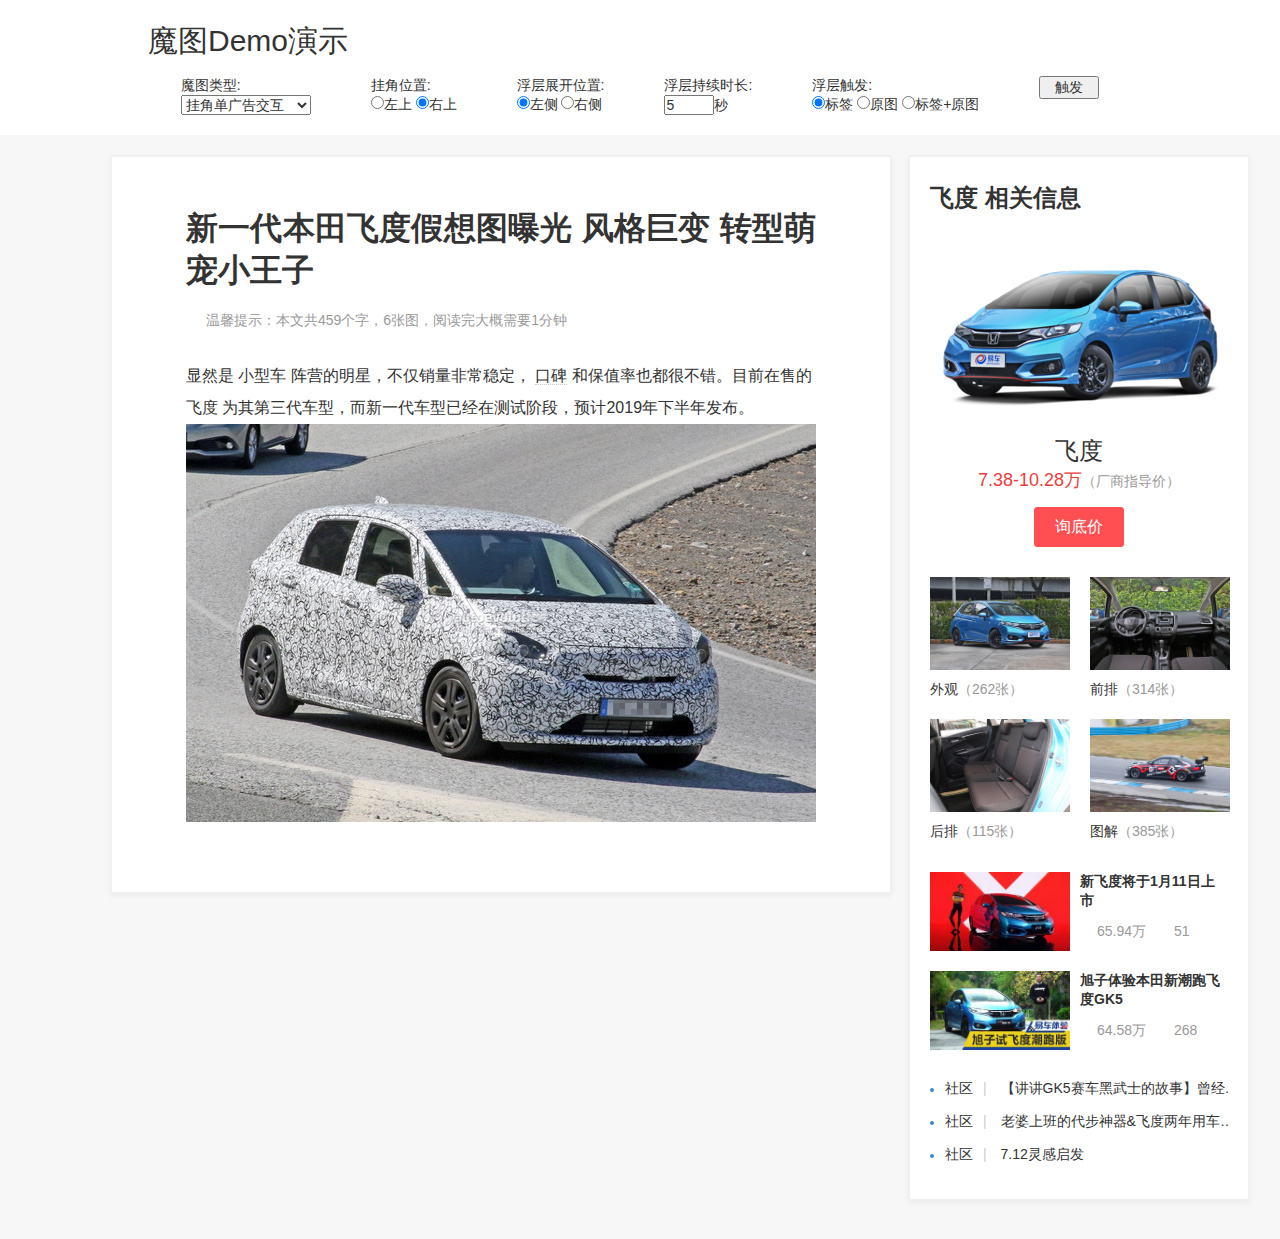
==== commit fadc77eb: "Add files via upload" ====
--- a/index.html
+++ b/index.html
@@ -129,10 +129,11 @@
   </head>
 
   <body class="body-sty" style="zoom: 1;">
-    <header style="height: 200px; padding: 20px;display: flex; flex-direction: row; justify-content: center;">
-      <div>
-        <div style="margin: 5px 0;">
-          <label style="width: 100px;display: inline-block;">挂角类型:</label>
+    <header style="padding: 20px;display: flex; flex-direction: column; justify-content: center;">
+      <div style="margin-left: 10vw; font-size: 30px; margin-bottom: 15px;">魔图Demo演示</div>
+      <div style="    display: flex;    justify-content: center;">
+        <div style="display: flex;flex-direction: column; margin: 0 30px;">
+          <label style="display: inline-block;">魔图类型:</label>
           <select style="width: 130px;" class="motu-type">
             <option value="1">挂角单广告交互</option>
             <option value="2">挂角双广告交互</option>
@@ -142,31 +143,37 @@
           </select>
         </div>
 
-        <div style="margin: 5px 0;">
-          <label style="width: 100px;display: inline-block;">挂角位置:</label>
-          <input type="radio" name="kakari_Position" class="kakari_Position" value="1" />左上
-          <input type="radio" name="kakari_Position" class="kakari_Position" value="2" checked />右上
-        </div>
-
-        <div style="margin: 5px 0;">
-          <label style="width: 100px;display: inline-block;">浮层展开位置:</label>
-          <input type="radio" name="float_Position" class="float_Position" value="1" checked />左侧
-          <input type="radio" name="float_Position" class="float_Position" value="2" />右侧
-        </div>
-
-        <div style="margin: 5px 0;">
-          <label style="width: 100px;display: inline-block;">浮层持续时长:</label>
-          <input type="number" value="5" min="2" max="10" style="width: 50px;" class="timeLength" />秒
-        </div>
-
-        <div style="margin: 5px 0;">
-          <label style="width: 100px;display: inline-block;">浮层触发:</label>
-          <input type="radio" name="trigger_Position" class="trigger_Position" value="1" checked />标签
-          <input type="radio" name="trigger_Position" class="trigger_Position" value="2" />原图
-          <input type="radio" name="trigger_Position" class="trigger_Position" value="3" />标签+原图
-        </div>
-
-        <div style="margin: 5px 0;">
+        <div style="display: flex;flex-direction: column; margin: 0 30px;">
+          <label style="display: inline-block;">挂角位置:</label>
+          <div>
+            <input type="radio" name="kakari_Position" class="kakari_Position" value="1" />左上
+            <input type="radio" name="kakari_Position" class="kakari_Position" value="2" checked />右上
+          </div>
+        </div>
+
+        <div style="display: flex;flex-direction: column; margin: 0 30px;">
+          <label style="display: inline-block;">浮层展开位置:</label>
+          <div>
+            <input type="radio" name="float_Position" class="float_Position" value="1" checked />左侧
+            <input type="radio" name="float_Position" class="float_Position" value="2" />右侧
+          </div>
+        </div>
+
+        <div style="display: flex;flex-direction: column; margin: 0 30px;">
+          <label style="display: inline-block;">浮层持续时长:</label>
+          <div><input type="number" value="5" min="2" max="10" style="width: 50px;" class="timeLength" />秒</div>
+        </div>
+
+        <div style="display: flex;flex-direction: column; margin: 0 30px;">
+          <label style="display: inline-block;">浮层触发:</label>
+          <div>
+            <input type="radio" name="trigger_Position" class="trigger_Position" value="1" checked />标签
+            <input type="radio" name="trigger_Position" class="trigger_Position" value="2" />原图
+            <input type="radio" name="trigger_Position" class="trigger_Position" value="3" />标签+原图
+          </div>
+        </div>
+
+        <div style="display: flex;flex-direction: column; margin: 0 30px;">
           <button style="width: 60px;" class="trigger-button">触发</button>
         </div>
       </div>
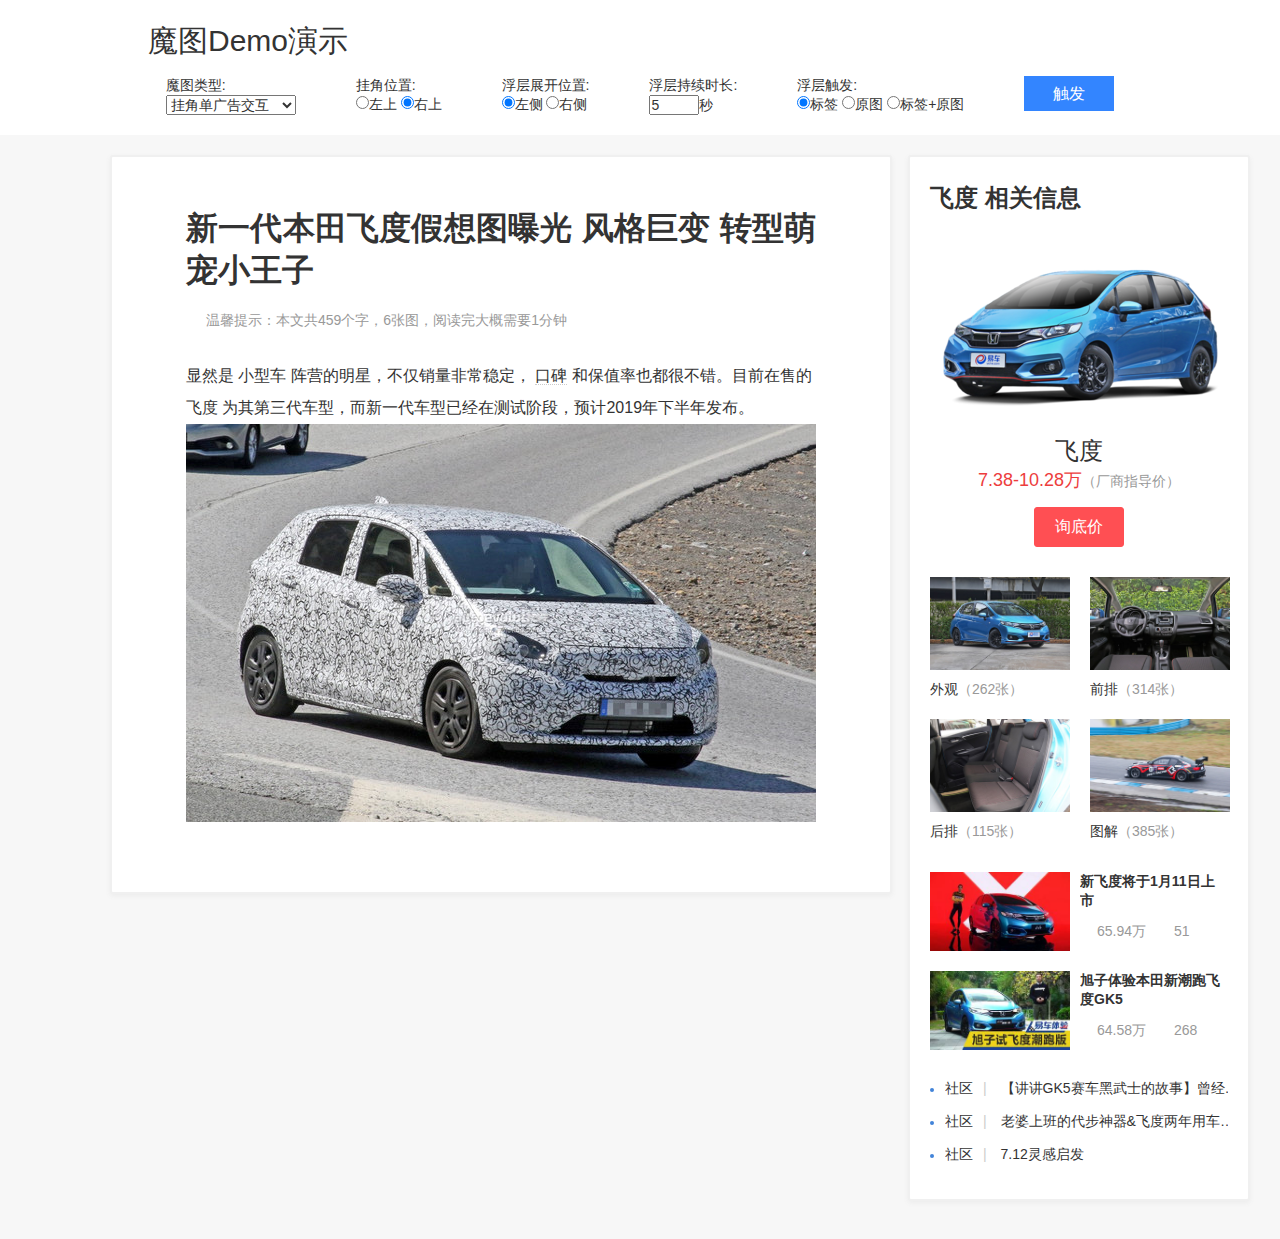
==== commit dc316405: "Add files via upload" ====
--- a/index.html
+++ b/index.html
@@ -174,7 +174,7 @@
         </div>
 
         <div style="display: flex;flex-direction: column; margin: 0 30px;">
-          <button style="width: 60px;" class="trigger-button">触发</button>
+          <div style="width: 90px;background-color: #3385ff;color: white;text-align: center;height: 35px;line-height: 35px;font-size: 16px;cursor: pointer;" class="trigger-button">触发</div>
         </div>
       </div>
     </header>
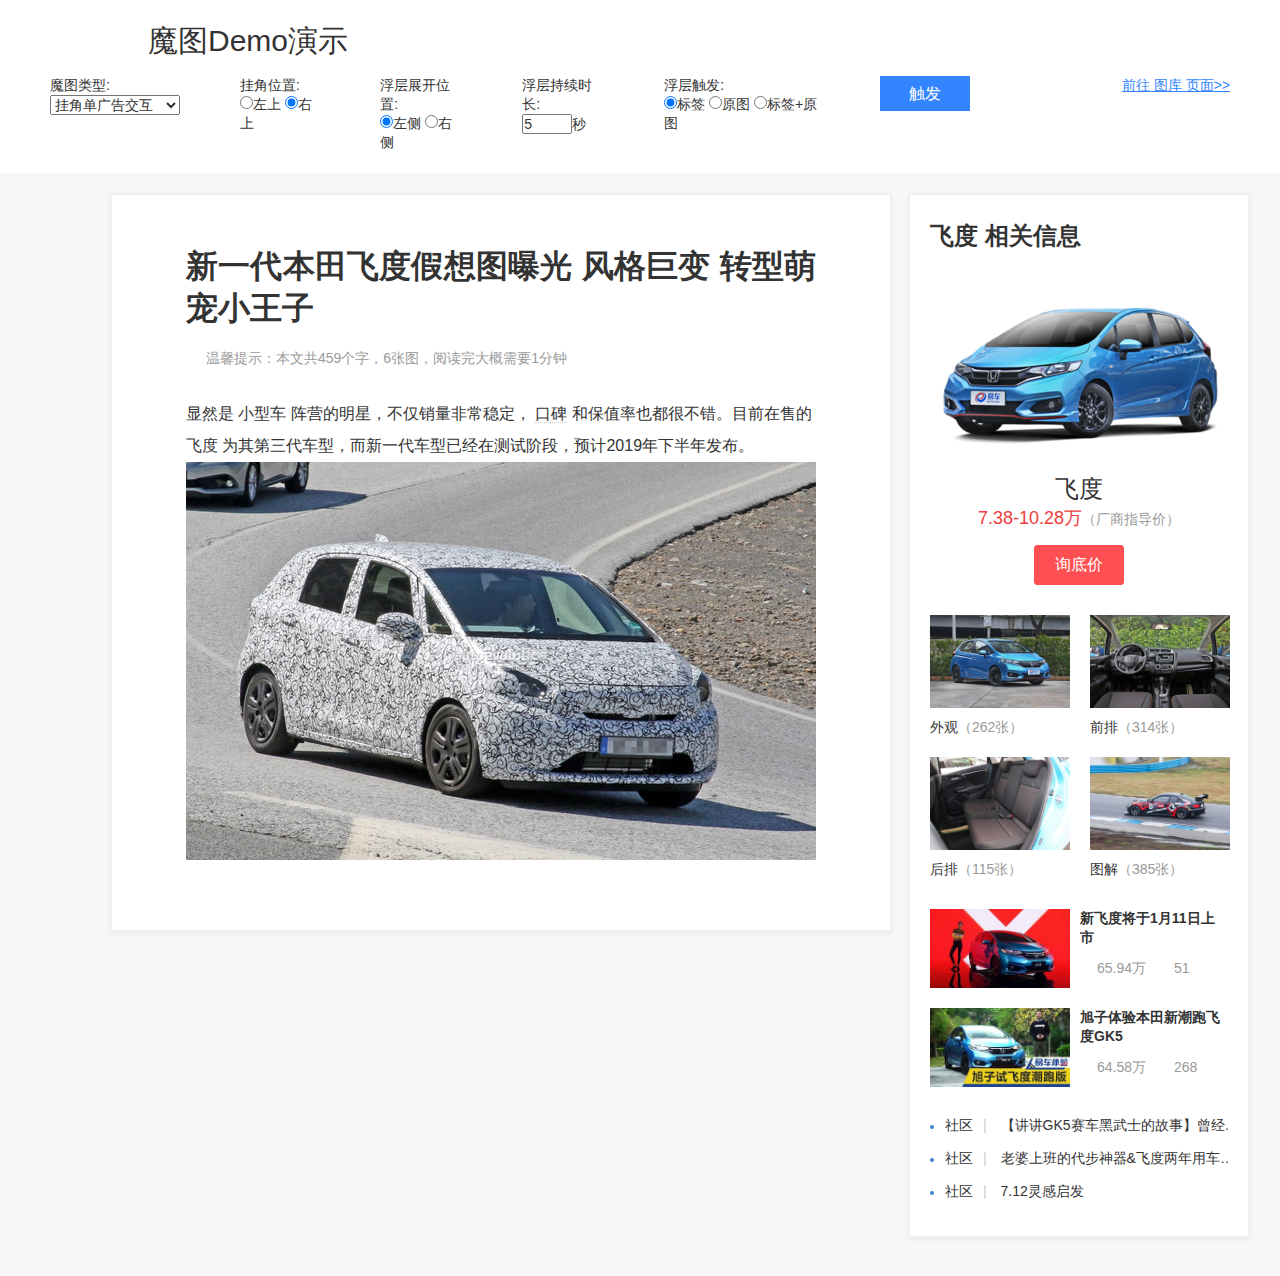
==== commit 4c06e117: "deploy" ====
--- a/index.html
+++ b/index.html
@@ -7,8 +7,8 @@
     <meta name="renderer" content="webkit" />
     <meta http-equiv="Cache-Control" content="no-transform " />
 
-    <script type="text/javascript" charset="utf-8" src="./files/js/jquery-1.9.0.js"></script>
-    <link rel="stylesheet" type="text/css" href="./files/css/common.css" media="all" />
+    <script type="text/javascript" charset="utf-8" src="./index_files/js/jquery-1.9.0.js"></script>
+    <link rel="stylesheet" type="text/css" href="./index_files/css/common.css" media="all" />
 
     <style class="blockbyte-bs-style" data-name="content">
       body > div#blockbyte-bs-indicator > div {
@@ -131,7 +131,7 @@
   <body class="body-sty" style="zoom: 1;">
     <header style="padding: 20px;display: flex; flex-direction: column; justify-content: center;">
       <div style="margin-left: 10vw; font-size: 30px; margin-bottom: 15px;">魔图Demo演示</div>
-      <div style="    display: flex;    justify-content: center;">
+      <div style="display: flex;justify-content: center;">
         <div style="display: flex;flex-direction: column; margin: 0 30px;">
           <label style="display: inline-block;">魔图类型:</label>
           <select style="width: 130px;" class="motu-type">
@@ -174,9 +174,20 @@
         </div>
 
         <div style="display: flex;flex-direction: column; margin: 0 30px;">
-          <div style="width: 90px;background-color: #3385ff;color: white;text-align: center;height: 35px;line-height: 35px;font-size: 16px;cursor: pointer;" class="trigger-button">触发</div>
+          <div
+            style="width: 90px;background-color: #3385ff;color: white;text-align: center;height: 35px;line-height: 35px;font-size: 16px;cursor: pointer;"
+            class="trigger-button"
+          >
+            触发
+          </div>
+        </div>
+        <div style="display: flex;flex-direction: column; margin: 0 30px;">
+          <div style="width:200px; text-align: right">
+            <a href="index-box.html" style="color: #3385ff;text-decoration: underline;">前往 图库 页面>></a>
+          </div>
         </div>
       </div>
+      
     </header>
 
     <!-- 内容 start -->
@@ -230,7 +241,7 @@
                   <p style="position: relative;">
                     <img
                       class="imgborder"
-                      src="./files/image/94422488-cf2d-4501-a95b-1851c2351d11_630_w0.jpg"
+                      src="./index_files/image/94422488-cf2d-4501-a95b-1851c2351d11_630_w0.jpg"
                       data="width:630;height:398;"
                       data-rjs="2"
                       style="cursor: pointer;"
@@ -258,7 +269,7 @@
             <div class="side-adv-car" id="rightBrandDetail">
               <div class="img-box">
                 <a data-channelid="51.12.46" target="_blank" href="http://car.bitauto.com/xinfeidu/"
-                  ><img src="./files/image/1211198162_6.jpg"
+                  ><img src="./index_files/image/1211198162_6.jpg"
                 /></a>
               </div>
               <h3><a data-channelid="51.12.46" target="_blank" href="http://car.bitauto.com/xinfeidu/">飞度</a></h3>
@@ -286,7 +297,7 @@
               <div class="img-info-layout-vertical  img-info-layout-vertical-14093">
                 <div class="img">
                   <a href="http://photo.bitauto.com/picture/2408/5786086/" target="_blank"
-                    ><img src="./files/image/20171227084733473322640_5786086_4.jpg"
+                    ><img src="./index_files/image/20171227084733473322640_5786086_4.jpg"
                   /></a>
                 </div>
                 <ul class="p-list">
@@ -299,7 +310,7 @@
               <div class="img-info-layout-vertical  img-info-layout-vertical-14093">
                 <div class="img">
                   <a href="http://photo.bitauto.com/picture/2408/5786151/" target="_blank"
-                    ><img src="./files/image/2017122708563856387241_5786151_4.jpg"
+                    ><img src="./index_files/image/2017122708563856387241_5786151_4.jpg"
                   /></a>
                 </div>
                 <ul class="p-list">
@@ -312,7 +323,7 @@
               <div class="img-info-layout-vertical  img-info-layout-vertical-14093">
                 <div class="img">
                   <a href="http://photo.bitauto.com/picture/2408/5786178/" target="_blank"
-                    ><img src="./files/image/201712270900230237254_5786178_4.jpg"
+                    ><img src="./index_files/image/201712270900230237254_5786178_4.jpg"
                   /></a>
                 </div>
                 <ul class="p-list">
@@ -325,7 +336,7 @@
               <div class="img-info-layout-vertical  img-info-layout-vertical-14093">
                 <div class="img">
                   <a href="http://photo.bitauto.com/picture/2408/4842851/" target="_blank"
-                    ><img src="./files/image/23264766310149_4842851_4.jpg"
+                    ><img src="./index_files/image/23264766310149_4842851_4.jpg"
                   /></a>
                 </div>
                 <ul class="p-list">
@@ -345,7 +356,7 @@
                 <div class="img">
                   <a href="http://v.bitauto.com/vplay/479516.html" target="_blank"
                     ><i class="bg-ico-sty play-btn"></i
-                    ><img src="./files/image/20181416252014.jpg" alt="新飞度将于1月11日上市"
+                    ><img src="./index_files/image/20181416252014.jpg" alt="新飞度将于1月11日上市"
                   /></a>
                 </div>
                 <ul class="p-list">
@@ -363,7 +374,7 @@
                 <div class="img">
                   <a href="http://v.bitauto.com/vplay/477407.html" target="_blank"
                     ><i class="bg-ico-sty play-btn"></i
-                    ><img src="./files/image/201712270711468.jpg" alt="旭子体验本田新潮跑飞度GK5"
+                    ><img src="./index_files/image/201712270711468.jpg" alt="旭子体验本田新潮跑飞度GK5"
                   /></a>
                 </div>
                 <ul class="p-list">
@@ -442,7 +453,6 @@
     <!-- 内容 end -->
     <!--车型相关js end-->
     <!--motu ad-->
-    <script type="text/javascript" charset="utf-8" src="./files/js/pc_new.js"></script>
-    <script></script>
+    <script type="text/javascript" charset="utf-8" src="./index_files/js/pc_new.js"></script>
   </body>
 </html>
--- a/index_files/css/common.css
+++ b/index_files/css/common.css
@@ -0,0 +1,15439 @@
+@charset "UTF-8";* {
+    box-sizing: border-box
+}
+
+*:before,*:after {
+    box-sizing: border-box
+}
+
+html {
+    -webkit-text-size-adjust: 100%;
+    -ms-text-size-adjust: 100%
+}
+
+body {
+    margin: 0
+}
+
+input,button,select,textarea {
+    font-family: inherit;
+    font-size: inherit;
+    line-height: inherit
+}
+
+a:hover,a:focus,input:focus {
+    outline: 0
+}
+
+article,aside,details,figcaption,figure,footer,header,hgroup,main,menu,nav,section,summary {
+    display: block
+}
+
+audio,canvas,progress,video {
+    display: inline-block;
+    vertical-align: baseline
+}
+
+audio:not([controls]) {
+    display: none;
+    height: 0
+}
+
+[hidden],template {
+    display: none
+}
+
+a {
+    background-color: transparent
+}
+
+a.em:hover {
+    text-decoration: underline
+}
+
+abbr[title] {
+    border-bottom: 1px dotted
+}
+
+b,strong {
+    font-weight: bold
+}
+
+i,em {
+    font-style: normal
+}
+
+dfn {
+    font-style: italic
+}
+
+img {
+    border: 0;
+    max-width: 100%;
+    vertical-align: middle
+}
+
+svg:not(:root) {
+    overflow: hidden
+}
+
+hr {
+    height: 0;
+    -webkit-box-sizing: content-box;
+    -moz-box-sizing: content-box;
+    box-sizing: content-box
+}
+
+pre {
+    overflow: auto
+}
+
+button,input,optgroup,select,textarea {
+    margin: 0;
+    padding: 0;
+    font: inherit;
+    color: inherit
+}
+
+button {
+    overflow: visible
+}
+
+button,select {
+    text-transform: none
+}
+
+button,html input[type="button"],input[type="reset"],input[type="submit"] {
+    -webkit-appearance: button;
+    cursor: pointer
+}
+
+button[disabled],html input[disabled] {
+    cursor: default
+}
+
+button::-moz-focus-inner,input::-moz-focus-inner {
+    padding: 0;
+    border: 0
+}
+
+input {
+    line-height: normal
+}
+
+input:active,input:focus {
+    outline: 0
+}
+
+input[type="checkbox"],input[type="radio"] {
+    -webkit-box-sizing: border-box;
+    -moz-box-sizing: border-box;
+    box-sizing: border-box;
+    padding: 0
+}
+
+input[type="number"]::-webkit-inner-spin-button,input[type="number"]::-webkit-outer-spin-button {
+    height: auto
+}
+
+input[type="search"] {
+    -webkit-box-sizing: content-box;
+    -moz-box-sizing: content-box;
+    box-sizing: content-box;
+    -webkit-appearance: textfield
+}
+
+input[type="search"]::-webkit-search-cancel-button,input[type="search"]::-webkit-search-decoration {
+    -webkit-appearance: none
+}
+
+fieldset {
+    padding: .35em .625em .75em;
+    margin: 0 2px;
+    border: 1px solid #c0c0c0
+}
+
+legend {
+    padding: 0;
+    border: 0
+}
+
+textarea {
+    overflow: auto
+}
+
+optgroup {
+    font-weight: bold
+}
+
+table {
+    border-spacing: 0;
+    border-collapse: collapse
+}
+
+td,th {
+    padding: 0;
+    font-weight: normal
+}
+
+ul,ol {
+    list-style: none
+}
+
+p {
+    margin: 0
+}
+
+ul,ol,dl,dd {
+    margin: 0;
+    padding: 0
+}
+
+u,ins {
+    text-decoration: none
+}
+
+.container {
+    position: relative;
+    width: 1200px;
+    margin-right: auto;
+    margin-left: auto;
+    clear: both;
+    *zoom:1}
+
+.row {
+    clear: both;
+    *zoom:1}
+
+.col-auto,.col-xs-1,.col-xs-2,.col-xs-3,.col-xs-4,.col-xs-5,.col-xs-6,.col-xs-7,.col-xs-8,.col-xs-9,.col-xs-10,.col-xs-11,.col-xs-12 {
+    float: left;
+    position: relative;
+    min-height: 1px;
+    *zoom:1}
+
+.col-xs-12 {
+    width: 100%
+}
+
+.col-xs-11 {
+    width: 91.66666667%
+}
+
+.col-xs-10 {
+    width: 83.33333333%
+}
+
+.col-xs-9 {
+    width: 75%
+}
+
+.col-xs-8 {
+    width: 66.66666667%
+}
+
+.col-xs-7 {
+    width: 58.33333333%
+}
+
+.col-xs-6 {
+    width: 50%
+}
+
+.col-xs-5 {
+    width: 41.66666667%
+}
+
+.col-xs-4 {
+    width: 33.33333333%;
+    *width: 33.2%
+}
+
+.col-xs-3 {
+    width: 25%
+}
+
+.col-xs-2 {
+    width: 16.66666667%
+}
+
+.col-xs-1 {
+    width: 8.33333333%
+}
+
+.col-auto {
+    width: auto
+}
+
+.clearfix {
+    clear: both;
+    *zoom:1}
+
+.clearfix:after,.container:after,.row:after,.nav:after {
+    display: table;
+    content: " ";
+    clear: both
+}
+
+.center-block {
+    display: block;
+    margin-right: auto;
+    margin-left: auto
+}
+
+.pull-right {
+    float: right!important
+}
+
+.pull-left {
+    float: left!important
+}
+
+.hide {
+    display: none!important
+}
+
+.show {
+    display: block!important
+}
+
+.hidden {
+    visibility: hidden!important
+}
+
+.no-wrap {
+    white-space: nowrap!important
+}
+
+.box-margin {
+    margin-bottom: 50px
+}
+
+.box-margin.sm {
+    margin-bottom: 30px
+}
+
+.img-responsive {
+    display: block;
+    max-width: 100%;
+    height: auto
+}
+
+.section-layout .section-left {
+    padding-right: 40px
+}
+
+.section-layout .section-main {
+    padding-right: 40px
+}
+
+body {
+    min-width: 1200px;
+    font-family: "Microsoft Yahei","PingFangSC-Regular","Hiragino Sans GB","Helvetica Neue",Helvetica,Arial,sans-serif;
+    font-size: 14px;
+    line-height: 1.3682;
+    color: #333;
+    background-color: #fff
+}
+
+a {
+    color: #333;
+    text-decoration: none
+}
+
+a.icolor {
+    color: inherit
+}
+
+a:hover {
+    color: #FF4F53;
+    text-decoration: none
+}
+
+a:hover .title {
+    color: #FF4F53
+}
+
+.grey-txt {
+    color: #999!important
+}
+
+h1,h2,h3,h4,h5,h6,.h1,.h2,.h3,.h4,.h5,.h6 {
+    margin: 0;
+    font-family: inherit;
+    color: #333;
+    font-weight: normal
+}
+
+h1,.h1 {
+    font-size: 36px;
+    line-height: 48px
+}
+
+h2,.h2 {
+    font-size: 30px;
+    line-height: 40px
+}
+
+h3,.h3 {
+    font-size: 24px;
+    line-height: 32px
+}
+
+h4,.h4 {
+    font-size: 20px;
+    line-height: 26px
+}
+
+h5,.h5 {
+    font-size: 18px;
+    line-height: 24px
+}
+
+h6,.h6 {
+    font-size: 16px;
+    line-height: 22px
+}
+
+.list {
+    list-style: none;
+    *zoom:1}
+
+.list:after {
+    content: '';
+    clear: both;
+    display: block
+}
+
+.list-justified:after {
+    display: none
+}
+
+.list li {
+    position: relative;
+    float: left
+}
+
+.list>li>a,.list>li>ins>a {
+    position: relative;
+    display: block
+}
+
+.list.list-justified {
+    display: table;
+    *display: block;
+    width: 100%
+}
+
+.list.list-justified li {
+    display: table-cell;
+    *display: inline;
+    min-width: 1%;
+    float: none;
+    *float: left;
+    text-align: center;
+    vertical-align: middle
+}
+
+.list.list-justified li a {
+    text-align: center
+}
+
+.list.list-vertical li {
+    float: none
+}
+
+.list.list-gapline>li {
+    padding-right: 9px;
+    margin-right: 9px;
+    white-space: nowrap;
+    line-height: 1;
+    font-size: 16px
+}
+
+.list.list-gapline.sm>li {
+    font-size: 14px
+}
+
+.list.list-gapline>li:after {
+    content: '';
+    position: absolute;
+    right: 0;
+    top: 1px;
+    width: 1px;
+    height: 16px;
+    font-size: 0;
+    background-color: #ccc
+}
+
+.list.list-gapline>li:last-child {
+    margin-right: 0;
+    padding-right: 0
+}
+
+.list.list-gapline>li.last {
+    margin-right: 0;
+    padding-right: 0
+}
+
+.list.list-gapline>li:last-child:after {
+    display: none
+}
+
+.list.list-gapline>li.last:after {
+    display: none
+}
+
+.list.list-gapline.sm>li:after {
+    height: 14px
+}
+
+.list.list-center {
+    display: inline-block;
+    *display: inline
+}
+
+.price-reduction {
+    background-image: url("[data-uri]");
+    background-position: 0 5px;
+    background-repeat: no-repeat;
+    padding-left: 14px;
+    color: #3da600
+}
+
+.price-reduction-lg {
+    padding-left: 16px;
+    color: #3da600
+}
+
+a.price-reduction:hover,a.price-reduction-lg:hover {
+    color: #008400;
+    text-decoration: underline
+}
+
+.arrow-down {
+    padding-right: 20px;
+}
+
+.arrow-left-lg,.arrow-right-lg {
+    position: absolute;
+    top: 50%;
+    margin-top: -43px;
+    width: 30px;
+    height: 60px;
+    cursor: pointer;
+    text-indent: -99999px;
+    z-index: 1;
+    background-color: #000;
+    background-color: rgba(0,0,0,.4)
+}
+
+.arrow-left-lg {
+    left: 0
+}
+
+.arrow-right-lg {
+    right: 0;
+    background-position: -32px -586px
+}
+
+.arrow-left-lg:hover,.arrow-right-lg:hover {
+    background-color: #FF4F53
+}
+
+.slide-box.type-1 .arrow-left-lg,.slide-box.type-1 .arrow-right-lg {
+    background-color: transparent;
+    opacity: .2;
+    filter: alpha(opacity=20)
+}
+
+.slide-box.type-1 .arrow-left-lg:hover,.slide-box.type-1 .arrow-right-lg:hover {
+    opacity: 1;
+    filter: alpha(opacity=100)
+}
+
+.slide-box.type-1 .arrow-left-lg {
+}
+
+.slide-box.type-1 .arrow-right-lg {
+}
+
+.no-arrow .focus-button {
+    display: none
+}
+
+.adv-icon {
+    position: absolute;
+    left: 0;
+    bottom: 0;
+    width: 24px;
+    height: 14px;
+}
+
+.adv-icon.right-bottom {
+    left: auto;
+    right: 0
+}
+
+.btn {
+    display: inline-block;
+    text-align: center;
+    white-space: nowrap;
+    vertical-align: middle;
+    -ms-touch-action: manipulation;
+    touch-action: manipulation;
+    color: #FF4F53;
+    -webkit-user-select: none;
+    -moz-user-select: none;
+    -ms-user-select: none;
+    user-select: none;
+    border: 1px solid transparent;
+    border-radius: 3px;
+    padding: 0 20px;
+    font-size: 16px;
+    height: 40px;
+    line-height: 38px;
+    background-color: #fff
+}
+
+.btn:link {
+    cursor: pointer
+}
+
+.btn:focus,.btn:active:focus,.btn.active:focus,.btn.focus,.btn:active.focus,.btn.active.focus {
+    outline: 0
+}
+
+.btn:hover,.btn:focus,.btn.focus {
+    text-decoration: none
+}
+
+.btn.disabled,.btn[disabled] {
+    cursor: not-allowed;
+    filter: alpha(opacity=65);
+    opacity: .65
+}
+
+a.btn.disabled {
+    pointer-events: none
+}
+
+.btn-block {
+    display: block;
+    width: 100%;
+    *width: auto
+}
+
+input[type="submit"].btn-block,input[type="reset"].btn-block,input[type="button"].btn-block {
+    width: 100%
+}
+
+.btn-default,.btn-default:link {
+    border-color: #ccc;
+    color: #333
+}
+
+.btn-default:hover {
+    border-color: #EE3E42;
+    color: #EE3E42
+}
+
+.btn-primary,.btn-primary:link {
+    border-color: #FF4F53;
+    background: #FF4F53;
+    color: #fff
+}
+
+.btn-primary:hover {
+    background: #EE3E42;
+    color: #fff
+}
+
+.btn-primary2,.btn-primary2:link {
+    border-color: #4284D9;
+    background: #4284D9;
+    color: #fff
+}
+
+.btn-primary2:hover {
+    background: #246DCB;
+    color: #fff
+}
+
+.btn-primary3,.btn-primary3:link {
+    border-color: #f90;
+    background: #f90;
+    color: #fff
+}
+
+.btn-primary3:hover {
+    background: #ff6a00;
+    color: #fff
+}
+
+.btn-secondary,.btn-secondary:link {
+    border-color: #FF4F53;
+    color: #FF4F53
+}
+
+.btn-secondary:hover {
+    border-color: #FF4F53;
+    background: #FF4F53;
+    color: #fff
+}
+
+.btn-secondary2,.btn-secondary2:link {
+    border-color: #4284d9;
+    color: #4284d9
+}
+
+.btn-secondary2:hover {
+    border-color: #4284d9;
+    background: #4284d9;
+    color: #fff
+}
+
+.btn-secondary3,.btn-secondary3:link {
+    border-color: #ff9a1f;
+    color: #ff9a1f
+}
+
+.btn-secondary3:hover {
+    border-color: #fa8901;
+    background: #fa8901;
+    color: #fff
+}
+
+a.disabled,a.disabled:link {
+    border: 1px solid #ccc;
+    color: #ccc
+}
+
+a.disabled2,a.disabled2:link {
+    border: 1px solid #ebebeb;
+    background: #ebebeb;
+    color: #999
+}
+
+.btn-form {
+    display: inline-block;
+    *display: inline;
+    *zoom:1;vertical-align: middle
+}
+
+.btn-from-control {
+    height: 44px;
+    line-height: 42px;
+    border: 1px solid #ccc;
+    border-right: 0;
+    border-radius: 3px 0 0 3px;
+    padding: 0 15px;
+    width: 270px;
+    float: left
+}
+
+.btn-from-control:hover {
+    border-color: #999
+}
+
+.btn-form>.btn {
+    height: 44px;
+    line-height: 42px
+}
+
+.btn-form>.btn-primary {
+    border-radius: 0 3px 3px 0;
+    float: left
+}
+
+.btn-form>.btn-primary:hover {
+    color: #fff
+}
+
+.btn-form>.btn-default {
+    border: 1px solid #ccc;
+    color: #333;
+    background: #fff;
+    margin-left: 10px;
+    float: left
+}
+
+.btn-form>.btn-default:hover {
+    border-color: #FF4F53;
+    color: #FF4F53
+}
+
+.btn-group,.btn-group-vertical {
+    position: relative;
+    display: inline-block;
+    vertical-align: middle
+}
+
+.btn-group .btn,.btn-group-vertical .btn {
+    position: relative;
+    float: left
+}
+
+.btn-group .btn:hover,.btn-group-vertical .btn:hover,.btn-group .btn:focus,.btn-group-vertical .btn:focus,.btn-group .btn:active,.btn-group-vertical .btn:active,.btn-group .btn.active,.btn-group-vertical .btn.active {
+    z-index: 2
+}
+
+.btn-group .btn+.btn,.btn-group .btn+.btn-group,.btn-group .btn-group+.btn,.btn-group .btn-group+.btn-group {
+    margin-left: -1px
+}
+
+.btn-group .btn:first-child {
+    margin-left: 0
+}
+
+.btn-group-justified {
+    display: table;
+    width: 100%;
+    table-layout: fixed;
+    border-collapse: separate
+}
+
+.btn-group-justified .btn,.btn-group-justified .btn-group {
+    display: table-cell;
+    float: none;
+    width: 1%
+}
+
+.btn-group {
+    border-radius: 3px
+}
+
+.btn-group>.btn {
+    padding: 0 10px!important;
+    border-radius: 0;
+    border-color: #ccc;
+    color: #333;
+    font-size: 14px
+}
+
+.btn-group>.btn:hover {
+    border-color: #FF4F53;
+    color: #FF4F53
+}
+
+.btn-group>.btn:first-child {
+    border: 1px solid #FF4F53;
+    background: #FF4F53;
+    color: #fff;
+    border-radius: 3px 0 0 3px
+}
+
+.btn-group>.btn:first-child:hover {
+    border-color: #EE3E42;
+    background: #EE3E42;
+    color: #fff
+}
+
+.btn-group>.btn:last-child {
+    border-radius: 0 3px 3px 0
+}
+
+.btn-lg,.btn-lg:link {
+    height: 50px;
+    line-height: 48px;
+    padding: 0 40px;
+    font-size: 20px
+}
+
+.btn-sm,.btn-sm:link {
+    height: 30px;
+    line-height: 28px;
+    padding: 0 20px;
+    font-size: 14px
+}
+
+.btn-xs,.btn-xs:link {
+    padding: 0 10px;
+    height: 26px;
+    line-height: 24px;
+    text-align: center;
+    font-size: 12px
+}
+
+.special-btn {
+    margin-bottom: 5px
+}
+
+.special-btn a {
+    width: 148px;
+    height: 45px;
+    line-height: 45px;
+    display: inline-block;
+    font-size: 16px;
+    color: #fff;
+    text-indent: 65px;
+    transition: all .5s ease;
+    -moz-transition: all .5s ease;
+    -webkit-transition: all .5s ease;
+    -o-transition: all .5s ease
+}
+
+.special-btn a:hover {
+    background-color: #ff6a00
+}
+
+.assess {
+    margin: 0 4px 0 0
+}
+
+.car-sales {
+}
+
+.special-btn2 {
+    font-size: 0
+}
+
+.special-btn2 a {
+    width: 98px;
+    height: 98px;
+    *height: 48px;
+    line-height: 50px;
+    padding-top: 50px;
+    display: inline-block;
+    font-size: 16px;
+    color: #fff;
+    text-align: center;
+    transition: all .5s ease;
+    -moz-transition: all .5s ease;
+    -webkit-transition: all .5s ease;
+    -o-transition: all .5s ease
+}
+
+.special-btn2 a.pk {
+    background-color: #529FF2;
+    background-position: 0 0
+}
+
+.special-btn2 a.sales {
+    background-color: #f90;
+    background-position: -102px 0
+}
+
+.special-btn2 a.reputation {
+    background-color: #3dba86;
+    background-position: -204px 0
+}
+
+.special-btn2 a.buycar {
+    background-color: #f17272;
+    background-position: 0 -102px
+}
+
+.special-btn2 a.displace {
+    background-color: #8a6fe2;
+    background-position: -102px -102px
+}
+
+.special-btn2 a.more {
+    background-color: #9b9eb5;
+    background-position: -204px -102px
+}
+
+.special-btn2 a.pk:hover {
+    background-color: #246DCB
+}
+
+.special-btn2 a.sales:hover {
+    background-color: #ff6a00
+}
+
+.special-btn2 a.reputation:hover {
+    background-color: #1f9456
+}
+
+.special-btn2 a.buycar:hover {
+    background-color: #e84444
+}
+
+.special-btn2 a.displace:hover {
+    background-color: #5a42d0
+}
+
+.special-btn2 a.more:hover {
+    background-color: #6c708d
+}
+
+.form-group {
+    margin-bottom: 20px;
+    clear: both;
+    *zoom:1}
+
+.form-group:last-child {
+    margin-bottom: 0
+}
+
+.form-group:after {
+    content: '';
+    display: table;
+    clear: both
+}
+
+.form-group>label {
+    margin-top: 9px;
+    width: 105px;
+    float: left;
+    color: #999
+}
+
+.form-group>.input-group {
+    position: relative;
+    padding-left: 105px
+}
+
+.form-group>.input-group .label-input {
+    margin-left: 15px;
+    line-height: 40px
+}
+
+.form-group>.input-group.nowrap-box {
+    white-space: nowrap
+}
+
+.form-group .must {
+    color: #FF4F53
+}
+
+.form-group .btn {
+    padding: 0 30px;
+    margin-right: 5px
+}
+
+.input {
+    position: relative;
+    display: inline-block;
+    min-width: 100px;
+    *min-width: 88px;
+    padding-left: 10px;
+    height: 40px;
+    *height: 38px;
+    line-height: 38px;
+    border: 1px solid #ccc;
+    border-radius: 3px;
+    background: #fff;
+    vertical-align: middle
+}
+
+.input.input-block {
+    width: 100%
+}
+
+.input.input-default {
+    width: 220px;
+    *width: 208px
+}
+
+.input.input-w-sm {
+    width: 150px;
+    *width: 138px
+}
+
+.input.textarea {
+    height: 100px;
+    padding-top: 10px;
+    line-height: normal;
+    resize: none
+}
+
+.input-group.cityselect-box>.input {
+    float: left;
+    margin-right: 10px
+}
+
+.input.error {
+    border-color: #f58181;
+    box-shadow: 0 0 2px #fde8e8
+}
+
+.form-group .input-arrow-down {
+    position: absolute;
+    right: 12px;
+    top: 16px;
+    width: 15px;
+    height: 8px;
+    font-size: 0;
+}
+
+.input:hover {
+    border-color: #999
+}
+
+.input.error:hover {
+    border-color: #f58181
+}
+
+.input:active,.input:focus,.input:hover {
+    outline: 0
+}
+
+.form-group.has-error .input {
+    border-color: #FF4F53;
+    box-shadow: 0 0 5px 0 rgba(255,79,82,0.15)
+}
+
+.help {
+    font-size: 12px
+}
+
+.help-block {
+    display: block;
+    line-height: 20px;
+    position: relative;
+    margin-bottom: -20px
+}
+
+.help.error {
+    padding-left: 17px;
+    color: #FF4F53;
+    background: url("//image.bitautoimg.com/2016/pc1200/img/help-error.png") left center no-repeat
+}
+
+.section-header {
+    margin-bottom: 20px;
+    clear: both;
+    height: 80px;
+    border-bottom: 5px solid #e5e5e5;
+    position: relative
+}
+
+.treeMainv1>.section-header {
+    z-index: 10
+}
+
+.section-header:after {
+    content: '';
+    display: table;
+    clear: both
+}
+
+.section-header.mbl {
+    margin-bottom: 30px
+}
+
+.section-header.mb0 {
+    margin-bottom: 0
+}
+
+.section-header>.box {
+    float: left;
+    height: 60px;
+    margin-top: 20px
+}
+
+.section-header>.box h2 {
+    color: #FF4F53;
+    font-size: 40px;
+    font-weight: bold;
+    border-bottom: 5px solid #FF4F53;
+    float: left;
+    margin-right: 30px;
+    padding-bottom: 15px;
+    position: relative
+}
+
+.section-header>.box h2:after {
+    content: "";
+    background-color: #fff;
+    width: 5px;
+    height: 5px;
+    position: absolute;
+    right: -5px;
+    bottom: -5px
+}
+
+.section-header>.more {
+    position: absolute;
+    right: 0;
+    bottom: 12px;
+    height: 22px;
+    line-height: 22px;
+    font-size: 14px
+}
+
+.section-header>.more a {
+    margin-left: 10px
+}
+
+.section-header>.more a:before {
+    content: "";
+    height: 14px;
+    width: 10px;
+    border-left: 1px solid #ccc;
+    display: inline-block;
+    vertical-align: middle
+}
+
+.section-header>.more a:first-child:before {
+    width: 0;
+    border: 0
+}
+
+.section-header>.more a.current {
+    font-weight: bold
+}
+
+.section-header>.more em {
+    margin: 0 15px;
+    color: #d3d3d3
+}
+
+.section-header>.more i {
+    color: #FF4F53;
+    margin: 0 10px
+}
+
+.section-header>.more span {
+    color: #999
+}
+
+.section-header.sm>h3 {
+    line-height: 80px
+}
+
+.section-header .header-city-select {
+    font-size: 16px;
+    margin: 16px 30px 0 0
+}
+
+.section-header .header-car-select {
+    font-size: 16px;
+    margin: 16px 30px 0 0
+}
+
+.section-header .nav {
+    float: left;
+    margin: 8px -10px 0 0
+}
+
+.section-header .nav>li {
+    float: left;
+    padding: 0 20px 0 0;
+    font-size: 24px;
+    margin-right: 20px;
+    position: relative
+}
+
+.section-header .nav>li+li:before {
+    content: "";
+    height: 20px;
+    width: 1px;
+    border-left: 1px solid #ccc;
+    position: absolute;
+    top: 8px;
+    left: -20px
+}
+
+.section-header .nav>li.current>a {
+    color: #FF4F53;
+    border-bottom: 3px solid #FF4F53;
+    padding-bottom: 12px;
+    display: block;
+    line-height: 32px
+}
+
+.header-note1 {
+    position: relative;
+    bottom: -20px;
+    color: #999;
+    font-size: 14px
+}
+
+.section-header .arrow-down {
+    font-size: 20px
+}
+
+.section-header .drop-layer {
+    left: -17px;
+    right: auto;
+    top: 31px
+}
+
+.section-header .header-car-select .drop-layer {
+    max-height: 282px;
+    min-width: 360px
+}
+
+.section-header .drop-layer {
+    font-weight: normal
+}
+
+.header1 {
+    height: 55px;
+    border-bottom: 3px solid #5b5b5b
+}
+
+.header1 .box {
+    height: 55px;
+    margin-top: 0
+}
+
+.header1>.box h2 {
+    padding-bottom: 12px;
+    font-size: 30px;
+    border-bottom: 3px solid #FF4F53;
+    color: #333;
+    white-space: nowrap;
+    overflow: hidden
+}
+
+.header1>.box h2:after {
+    display: none
+}
+
+.h-default>.box h2 {
+    font-size: 30px;
+    border-bottom: 0;
+    color: #333
+}
+
+.h-default .nav>li {
+    font-weight: bold
+}
+
+.h-default .box>h2+.nav>li {
+    font-weight: normal
+}
+
+.header1 .header-city-select .arrow-down,.header1 .header-car-select .arrow-down {
+    font-size: 24px;
+    background-position: right -263px
+}
+
+.header-car-select>.arrow-down {
+    max-width: 450px;
+    display: block;
+    white-space: nowrap;
+    overflow: hidden;
+    text-overflow: ellipsis
+}
+
+.header1 .header-city-select .drop-layer {
+    width: 465px;
+    top: 31px
+}
+
+.header1 .header-city-select {
+    margin: 8px 30px 0 0
+}
+
+.header1 .header-car-select {
+    margin: 8px 30px 0 0
+}
+
+.zm-nav-box {
+    height: 20px;
+    text-align: center;
+    margin: -5px 0 40px;
+    padding: 0 0 0 15px
+}
+
+.zm-nav-box ul {
+    overflow: hidden;
+    *zoom:1}
+
+.zm-nav-box li {
+    width: 20px;
+    height: 20px;
+    margin: 0 20px 0 0;
+    float: left
+}
+
+.zm-nav-box a {
+    width: 20px;
+    height: 20px;
+    display: block;
+    border-radius: 3px;
+    line-height: 20px;
+    font-size: 16px
+}
+
+.zm-nav-box a:hover,.zm-nav-box a.current {
+    color: #fff;
+    background: #ff4f53
+}
+
+.header2 {
+    border-bottom: 2px solid #e5e5e5;
+    height: 47px
+}
+
+.header2>.box {
+    height: 47px;
+    margin-top: 0
+}
+
+.header2>.box h2 {
+    padding-bottom: 12px;
+    font-size: 24px;
+    border-bottom: 0;
+    color: #333;
+    line-height: 32px
+}
+
+.header2>.box h2:after {
+    display: none
+}
+
+.header2 .nav>li {
+    font-size: 18px
+}
+
+.header2 .nav>li+li:before {
+    height: 16px;
+    top: 6px
+}
+
+.header2 .nav>li.current>a {
+    padding-bottom: 13px;
+    border-bottom-width: 2px;
+    display: block;
+    line-height: 24px
+}
+
+.header2 li>.arrow-down {
+    font-size: 18px
+}
+
+.header2 .header-city-select {
+    margin: 8px 30px 0 0
+}
+
+.header2 .header-car-select {
+    margin: 8px 30px 0 0
+}
+
+.header2-m .nav {
+    margin: 0 -10px 0 0
+}
+
+.header2-m .nav>li {
+    font-size: 24px
+}
+
+.header2-m .nav>li+li:before {
+    height: 21px
+}
+
+.header2-m .nav>li.current a {
+    line-height: 32px
+}
+
+.h-default2>.box h2 {
+    border-bottom: 0;
+    color: #333
+}
+
+.h-default2>.box ul {
+    font-size: 20px
+}
+
+.header2 .header-city-select .drop-layer {
+    width: 465px;
+    top: 26px
+}
+
+.header2 .header-note1 {
+    bottom: -7px
+}
+
+.down-arrow {
+    background: url(//image.bitautoimg.com/2016/pc1200/img/arrow.png) no-repeat right 5px;
+    padding-right: 20px
+}
+
+.down-arrow:hover,.down-arrow.current {
+    background: url(//image.bitautoimg.com/2016/pc1200/img/arrow.png) no-repeat right -14px
+}
+
+.up-arrow {
+    background: url(//image.bitautoimg.com/2016/pc1200/img/arrow.png) no-repeat right -34px;
+    padding-right: 20px
+}
+
+.up-arrow:hover,.up-arrow.current {
+    background: url(//image.bitautoimg.com/2016/pc1200/img/arrow.png) no-repeat right -52px
+}
+
+.header2 .header-city-select .arrow-down {
+    font-size: 18px
+}
+
+.header2 .more {
+    bottom: 12px;
+    font-size: 14px
+}
+
+.header2.h-default {
+    height: 40px
+}
+
+.header2.h-default>.box {
+    height: 40px
+}
+
+.header2.h-default .nav {
+    margin: 1px -10px 0 0
+}
+
+.header2.header2-m {
+    height: 47px
+}
+
+.header2.header2-m>.box {
+    height: 47px
+}
+
+.header2.header2-m .nav {
+    margin: 0 -10px 0 0
+}
+
+.header3 {
+    min-height: 32px;
+    height: auto;
+    border-bottom: 0
+}
+
+.header3>.box {
+    height: auto;
+    margin: 0
+}
+
+.header3>.box h2 {
+    padding-bottom: 0;
+    font-size: 24px;
+    font-weight: bold;
+    color: #333;
+    border-bottom: 0;
+    line-height: 32px
+}
+
+.header3>.more {
+    bottom: 2px;
+    height: auto;
+    line-height: 1
+}
+
+.header3>.more>a.current {
+    font-weight: normal;
+    color: #FF4F53
+}
+
+.header-main>.top {
+    height: 90px
+}
+
+.header-main.header-type1>.top {
+    height: 80px;
+    margin-top: 20px
+}
+
+.header-main .logo>a {
+    margin-top: 20px;
+    display: block;
+    width: 135px;
+    height: 51px;
+    text-indent: -99999px;
+    background: url(//image.bitautoimg.com/2016/pc1200/img/logo1809.png) left center no-repeat;
+    background-size: 134px
+}
+
+.header-main.special-header2 .logo {
+    float: left
+}
+
+.header-main.special-header2 .logo+.title {
+    position: relative;
+    float: left;
+    margin-left: 15px;
+    margin-top: 23px;
+    padding-left: 15px;
+    color: #215594;
+    font-weight: bold
+}
+
+.header-main.special-header2 .logo+.title:before {
+    content: '';
+    position: absolute;
+    left: 0;
+    top: 8px;
+    width: 1px;
+    height: 30px;
+    background-color: #dfdfdf
+}
+
+.header-main.special-header2 .keyword-list {
+    vertical-align: -19px
+}
+
+.header-main>.top>.right-box {
+    text-align: right;
+    white-space: nowrap
+}
+
+.header-main>.top>.right-box>.top-ad,.header-main>.top>.right-box>ins,.header-main>.top>.right-box>a {
+    position: absolute;
+    left: 0;
+    top: 36px
+}
+
+.header-main.header-type1>.top>.right-box>.top-ad,.header-main.header-type1>.top>.right-box>ins,.header-main.header-type1>.top>.right-box>a {
+    top: 21px
+}
+
+.header-main>.top form {
+    display: inline!important
+}
+
+.header-main>.top .btn-form {
+    position: relative;
+    margin-top: 23px;
+    text-align: left
+}
+
+.header-main>.top .btn-form:after {
+    content: '';
+    position: absolute;
+    right: 130px;
+    top: 19px;
+    width: 10px;
+    height: 6px;
+    background: url([data-uri]);
+    pointer-events: none;
+    cursor: pointer
+}
+
+.header-main.header-type1>.top .btn-form {
+    margin-top: 8px
+}
+
+.header-main>.top .btn-form .brand-form {
+    height: 0;
+    border: 0
+}
+
+.header-main>.top .brand-form .zcfcbox {
+    top: 0
+}
+
+.header-main>.top .btn-form .btn-from-control {
+    width: 300px;
+    *width: 270px;
+    *height: 40px;
+    border: 2px solid #FF4F53;
+    padding-right: 20px
+}
+
+.header-main>.top .btn {
+    width: 120px
+}
+
+.header-main-nav {
+    margin-bottom: 20px;
+    height: 50px;
+    background-color: #4284d9
+}
+
+.header-main-nav.type-1 {
+    height: 4px
+}
+
+.header-main-nav.white {
+    background-color: #fff;
+    border-top: 1px solid #ececec;
+    *height: 48px;
+    border-bottom: 1px solid #ececec;
+    box-shadow: 0 1px 4px rgba(0,0,0,0.10)
+}
+
+.header-main-nav ul {
+    white-space: nowrap
+}
+
+.header-main-nav ul a {
+    padding: 0 22px;
+    *padding: 0 16px;
+    font-size: 18px;
+    line-height: 50px;
+    height: 50px;
+    color: #fff
+}
+
+.header-main-nav ul a.navi-hot:before {
+    content: '';
+    position: absolute;
+    right: 0;
+    top: -5px;
+    width: 33px;
+    height: 20px;
+    background: url(//image.bitautoimg.com/2016/pc1200/img/navi-hot.png)
+}
+
+.header-main-nav ul a.navi-new:before {
+    content: '';
+    position: absolute;
+    right: 6px;
+    top: -3px;
+    width: 29px;
+    height: 14px;
+    background: url(//image.bitautoimg.com/2016/pc1200/img/pc-new.png)
+}
+
+.header-main-nav ul a.no-link {
+    color: #82B9FF
+}
+
+.header-main-nav ul.list-justified a {
+    padding: 0
+}
+
+.header-main-nav.white ul a {
+    height: 48px;
+    line-height: 48px;
+    color: #333
+}
+
+.header-main-nav .left ul a:hover {
+    background-color: #246DCB
+}
+
+.header-main-nav.white .left ul a:hover {
+    background-color: #fff;
+    color: #FF4F53
+}
+
+.header-main-nav .left.secondary {
+    width: 100%;
+    padding-right: 0;
+    z-index: 11
+}
+
+.header-main-nav .left li.active a,.header-main-nav .left li.active a:hover,.header-main-nav .left li.active a:focus {
+    border-top: 4px solid #FF4F53;
+    line-height: 44px;
+    color: #333;
+    background-color: #fff;
+    *height: 46px
+}
+
+.header-main-nav.white .left li.active a,.header-main-nav.white .left li.active a:hover,.header-main-nav.white .left li.active a:focus {
+    border-top: 0;
+    line-height: 48px;
+    color: #333;
+    *height: 46px;
+    border-bottom: 4px solid #FF4F53
+}
+
+.header-main-nav .left li.activity-menu>a {
+    padding: 0 2px
+}
+
+.header-main-nav .left li.activity-menu:hover>a {
+    background: #246DCB
+}
+
+.header-main-nav .left li.activity-menu>a i {
+    display: inline-block;
+    margin-left: 5px;
+    width: 8px;
+    height: 5px;
+    background: url("//image.bitautoimg.com/2016/pc1200/img/sprites-1.png") -391px -77px no-repeat;
+    vertical-align: 4px
+}
+
+.header-main-nav .left li.activity-menu .drop-layer {
+    top: 50px;
+    right: 0;
+    left: auto;
+    box-shadow: none;
+    background: #246DCB;
+    border: 0
+}
+
+.header-main-nav .left li.activity-menu .drop-layer a {
+    position: relative;
+    color: #fff!important;
+    font-size: 18px;
+    height: 50px;
+    line-height: 49px;
+    border-bottom: 0
+}
+
+.header-main-nav .left li.activity-menu .drop-layer a:hover {
+    background: #1D5EB1!important
+}
+
+.header-main-nav .left li.activity-menu .drop-layer a:hover>i {
+    background: transparent
+}
+
+.header-main-nav .left li.activity-menu .drop-layer a>i {
+    position: absolute;
+    width: 80%;
+    height: 1px;
+    bottom: 0;
+    left: 10%;
+    background: #3A84E2
+}
+
+.secondary-nav {
+    margin-bottom: 20px
+}
+
+.secondary-nav>.list.list-gapline>li {
+    padding-right: 20px;
+    margin-right: 0
+}
+
+.secondary-nav>.list.list-gapline>li+li {
+    padding-left: 20px
+}
+
+.secondary-nav>.list.list-gapline>li:after {
+    height: 18px
+}
+
+.secondary-nav>.list.list-gapline>li>a {
+    font-size: 18px
+}
+
+.secondary-nav>.list.list-gapline>li.current>a {
+    padding-bottom: 15px;
+    font-weight: bold;
+    border-bottom: 4px solid #FF4F53
+}
+
+.secondary-nav>.third-nav-box {
+    margin-top: 20px
+}
+
+.third-nav-box>.third-nav {
+    position: relative;
+    padding: 14px 0 10px 150px;
+    border-top: 2px solid #ececec;
+    border-bottom: 2px solid #ececec
+}
+
+.third-nav-box>.third-nav>h2 {
+    position: absolute;
+    left: 0;
+    top: 12px;
+    padding-right: 30px;
+    font-weight: bold;
+    line-height: 1
+}
+
+.third-nav-box>.third-nav>.list>li>a {
+    margin-right: 22px;
+    margin-bottom: 4px;
+    padding: 4px 9px;
+    font-size: 16px;
+    line-height: 22px
+}
+
+.third-nav-box>.third-nav>.list>li.current>a {
+    background-color: #FF4F53;
+    color: #fff;
+    border-radius: 3px
+}
+
+.header-main.summary-box>.top {
+    height: 84px
+}
+
+.header-main.summary-box>.top .crumbs {
+    margin: 20px 0 0;
+    border: 0;
+    overflow: hidden
+}
+
+.header-main.summary-box>.top .btn-form {
+    margin-top: 20px
+}
+
+.header-main>.middle-nav-box {
+    position: relative;
+    height: 75px;
+    z-index: 12
+}
+
+.header-main>.middle-nav-box .brand-info>h1 {
+    float: left;
+    height: 60px;
+    max-width: 592px;
+    font-size: 36px;
+    line-height: 48px;
+    font-weight: bold;
+    white-space: nowrap;
+    overflow: hidden
+}
+
+.header-main>.middle-nav-box .brand-info>h1 .logo {
+    width: 60px;
+    height: 60px;
+    margin-right: 2px
+}
+
+.header-main>.middle-nav-box .brand-info>.list-gapline {
+    float: left;
+    margin-top: 26px;
+    margin-left: 20px
+}
+
+.header-main>.middle-nav-box .brand-info>.list-gapline a.current {
+    font-weight: bold
+}
+
+.header-main>.middle-nav-box .brand-info li.will-sale .btn {
+    left: -11px;
+    top: -9px;
+    padding: 0 10px
+}
+
+.header-main>.middle-nav-box .offsale-years {
+    margin-right: 16px;
+    padding-right: 13px!important;
+    background: url("//image.bitautoimg.com/2016/pc1200/img/arrow-down-ico.png") right 6px no-repeat
+}
+
+.header-main>.middle-nav-box .offsale-years:after {
+    display: none
+}
+
+.header-main>.middle-nav-box .offsale-years .drop-layer {
+    width: 81px;
+    left: -10px
+}
+
+.header-main>.middle-nav-box .offsale-years .drop-layer>a {
+    padding: 0 10px
+}
+
+.header-main>.middle-nav-box .offsale-years+.will-sale {
+    margin-left: 10px
+}
+
+.header-main>.middle-nav-box .brand-rank {
+    position: absolute;
+    right: 0;
+    top: 0;
+    white-space: nowrap
+}
+
+.header-main>.middle-nav-box .brand-rank .btn-xs {
+    position: absolute;
+    left: -70px;
+    top: 22px
+}
+
+.header-main>.middle-nav-box .brand-rank>.h6 {
+    height: 66px;
+    text-align: right;
+    line-height: 66px;
+    font-size: 14px
+}
+
+.header-main>.middle-nav-box .brand-rank>.h6 em {
+    color: #FF4F53;
+    font-size: 20px
+}
+
+.header-main .drop-layer {
+    right: auto;
+    top: 20px
+}
+
+.topnav-dl-list>.left {
+    margin-right: 50px
+}
+
+.topnav-dl-list dt {
+    float: left;
+    color: #999;
+    margin-right: 10px
+}
+
+.topnav-dl-list dd {
+    float: left
+}
+
+.topnav-dl-list .list.list-gapline {
+    padding-top: 3px
+}
+
+.topnav-dl-list .list.car-class>li>a {
+    margin-right: 20px;
+    padding-right: 13px;
+    background: url("//image.bitautoimg.com/2016/pc1200/img/arrow-down-ico.png") right 8px no-repeat
+}
+
+.topnav-dl-list>.right {
+    float: right
+}
+
+.header-main .keyword-list {
+    display: inline-block;
+    *display: inline;
+    margin-right: 10px;
+    vertical-align: -12px;
+    max-width: 300px;
+    height: 20px;
+    overflow: hidden
+}
+
+.header-main .keyword-list li.dt {
+    margin-right: 2px;
+    color: #999
+}
+
+.header-main .keyword-list a {
+    margin-right: 10px
+}
+
+.header-main .keyword-list a.em {
+    color: #FF4F53
+}
+
+.header-main .brand-logo {
+    white-space: nowrap;
+    overflow: hidden;
+    text-overflow: ellipsis
+}
+
+.header-main .publicTab_fixed {
+    width: 100%
+}
+
+.publicTab_fixed {
+    width: 1200px;
+    position: fixed;
+    top: 0;
+    z-index: 2000
+}
+
+.bit_top990 {
+    position: relative;
+    height: 40px;
+    z-index: 1114
+}
+
+.bit_top990:hover {
+    z-index: 1115
+}
+
+.bit990 {
+    width: 1200px;
+    margin: 0 auto;
+    height: 40px
+}
+
+.bit_top990 .bitweb {
+    margin-left: -10px;
+    font-size: 14px
+}
+
+.bit_top990 .bitweb>li,.bit_top990 .bt_login_box990>ul>li {
+    position: relative;
+    float: left;
+    height: 40px;
+    padding: 0 10px;
+    line-height: 40px
+}
+
+.bit_top990 .bitweb>li+li:before,.bit_top990 .bt_login_box990>ul>li+li:before {
+    content: '';
+    position: absolute;
+    left: 0;
+    top: 13px;
+    width: 1px;
+    height: 14px;
+    background: #ccc
+}
+
+#login_navhover:before {
+    content: '';
+    position: absolute;
+    left: 0;
+    top: 13px;
+    width: 1px;
+    height: 14px;
+    background: #ccc
+}
+
+#span_bt_cityinit>li.bit_link:before {
+    content: '';
+    position: absolute;
+    left: 0;
+    top: 13px;
+    width: 1px;
+    height: 14px;
+    background: #ccc;
+    left: auto;
+    right: 0
+}
+
+.bit_top990 li>a {
+    display: block
+}
+
+.bt_login_box990 {
+    float: right;
+    position: relative;
+    width: auto;
+    margin-right: -10px;
+    z-index: 10;
+    font-size: 12px
+}
+
+.bt_login_box990>ul {
+    float: right
+}
+
+.bit990 ul li.bit_link>a {
+    padding: 0 13px 0 0;
+    position: relative
+}
+
+li.bit_link:hover>a {
+    color: #ff4f53
+}
+
+li.bit_link .app_list,li.bit_link .login_city,li.bit_link .login_account,li.bit_link .login_mapsite,li.bit_link .login_fav {
+    display: none
+}
+
+li.bit_link:hover .app_list,li.bit_link:hover .login_city,li.bit_link:hover .login_account,li.bit_link:hover .login_mapsite,li.bit_link:hover .login_fav {
+    display: block!important
+}
+
+.bit990 ul li.bit_link>a em {
+    position: absolute;
+    width: 8px;
+    height: 5px;
+    right: 0;
+    top: 18px;
+    overflow: hidden;
+    transition: transform .4s;
+    background: url(//img1.bitautoimg.com/uimg/index2014/images/login_bg3.png) -128px -90px no-repeat
+}
+
+li.bit_link:hover>a em {
+    transform: rotate(-180deg)
+}
+
+ul li.bit_link>dl {
+    position: absolute;
+    border: 1px solid #ccc;
+    background: #fff;
+    box-shadow: 0 1px 5px rgba(0,0,0,0.2);
+    font-size: 14px
+}
+
+ul li.bit_link>dl.login_mapsite {
+    width: 370px;
+    padding: 0;
+    top: 40px;
+    right: 10px
+}
+
+ul li.bit_link>dl.login_mapsite>dt {
+    padding: 20px 0 15px 20px;
+    line-height: normal;
+    font-weight: bold
+}
+
+ul li.bit_link>dl.login_mapsite>dd {
+    margin-bottom: 10px;
+    padding: 0 20px
+}
+
+ul li.bit_link>dl.login_mapsite>dd a {
+    padding: 0
+}
+
+ul li.bit_link>dl.login_fav {
+    width: 142px;
+    top: 40px;
+    left: -1px;
+    overflow: hidden
+}
+
+ul li.bit_link>dl.login_account {
+    width: 240px;
+    padding: 0;
+    top: 40px;
+    right: -1px;
+    overflow: hidden
+}
+
+ul li.bit_link>dl>dt {
+    padding: 0;
+    overflow: hidden;
+    font-weight: normal;
+    clear: both
+}
+
+ul li.bit_link>dl>dt.noborder {
+    border: 0
+}
+
+ul li.bit_link>dl>dt.dtmore {
+    width: 330px;
+    margin: 0 auto 20px;
+    padding: 10px 0 0;
+    text-align: center;
+    font-weight: normal
+}
+
+ul li.bit_link>dl>dt.dtmore a {
+    display: block;
+    border-top: 1px solid #e1e1e1;
+    padding-top: 10px;
+    color: #4284d9
+}
+
+ul li.bit_link>dl>dt.dtmore a:hover {
+    text-decoration: underline
+}
+
+ul li.bit_link>dl>dd {
+    float: left;
+    line-height: 20px;
+    white-space: nowrap;
+    margin: 0 0 4px 0
+}
+
+ul li.bit_link>dl>dd a {
+    padding: 0
+}
+
+ul li.bit_link>dl>dd.noborder {
+    border: 0;
+    width: auto;
+    height: auto
+}
+
+ul li.bit_link>dl>dt.block {
+    padding: 0;
+    width: 100px
+}
+
+ul li.bit_link>dl>dt.block a {
+    padding: 0 0 0 15px!important;
+    display: block;
+    width: 142px;
+    height: 42px;
+    line-height: 42px
+}
+
+ul li.bit_link>dl>dt.block a:hover {
+    background: #f2f2f2
+}
+
+ul li.bit_link>dl.login_fav dd.noborder a {
+    display: block;
+    overflow: hidden;
+    white-space: nowrap
+}
+
+ul li.bit_link>dl.login_fav dt {
+    width: 100%;
+    border-bottom: 1px solid #e1e1e1;
+    border-top: 1px solid #e1e1e1;
+    margin-top: -1px
+}
+
+ul li.bit_link>dl.login_fav dt.noborder {
+    padding-left: 15px
+}
+
+ul li.bit_link>dl.login_fav dd {
+    float: none;
+    padding: 0 15px 10px 30px;
+    margin: 0;
+    background: #f7f7f7
+}
+
+ul li.bit_link>dl.login_fav dd:first-of-type {
+    padding-top: 10px
+}
+
+ul li.bit_link>dl dt.logout a {
+    padding: 0!important;
+    width: 100%;
+    text-align: center
+}
+
+.bt_login_box990 ul li.bit_link dl.login_account dd {
+    width: 119px;
+    height: 42px;
+    margin: 0;
+    float: left;
+    text-align: left;
+    line-height: 42px;
+    border-bottom: 1px solid #e1e1e1;
+    border-right: 1px solid #e1e1e1;
+    padding: 0
+}
+
+.bt_login_box990 ul li.bit_link dl.login_account dd a {
+    padding: 0 0 0 45px;
+    background: url(//img1.bitautoimg.com/uimg/index2014/images/login_bg3.png) no-repeat;
+    height: 41px;
+    display: block
+}
+
+.bt_login_box990 ul li.bit_link dl.login_account dd a:hover {
+    background-color: #f7f7f7;
+    color: #333
+}
+
+.bt_login_box990 ul li.bit_link dl.login_account dd a.sina {
+    background-position: 13px -317px
+}
+
+.bt_login_box990 ul li.bit_link dl.login_account dd a.qq {
+    background-position: -102px -317px
+}
+
+.bt_login_box990 ul li.bit_link dl.login_account dd a.weixin {
+    background-position: -102px -360px
+}
+
+.bt_login_box990 ul li.bit_link dl.login_account dd a.renren {
+    background-position: 13px -360px
+}
+
+.bt_login_box990 ul li.bit_link dl.login_account dd a.baidu {
+    background-position: 13px -401px
+}
+
+.bt_login_box990 ul li.bit_link dl.login_account dd a.taobao {
+    background-position: -102px -403px
+}
+
+.bt_login_box990 ul li.bit_link dl.login_account dd a.sina:hover {
+    background-position: 13px -167px
+}
+
+.bt_login_box990 ul li.bit_link dl.login_account dd a.qq:hover {
+    background-position: -102px -167px
+}
+
+.bt_login_box990 ul li.bit_link dl.login_account dd a.weixin:hover {
+    background-position: -102px -210px
+}
+
+.bt_login_box990 ul li.bit_link dl.login_account dd a.renren:hover {
+    background-position: 13px -210px
+}
+
+.bt_login_box990 ul li.bit_link dl.login_account dd a.baidu:hover {
+    background-position: 13px -251px
+}
+
+.bt_login_box990 ul li.bit_link dl.login_account dd a.taobao:hover {
+    background-position: -102px -253px
+}
+
+.bt_login_box990 ul li .bit_loginInput {
+    width: 100px;
+    border: 1px #666 solid;
+    background: #333;
+    height: 18px;
+    color: #999;
+    padding: 0 0 0 3px
+}
+
+.bt_login_box990 ul li .bit_loginInputaccount {
+    border-right: 0
+}
+
+.bt_login_box990 ul li .bit_logintop {
+    width: 33px;
+    height: 20px;
+    background: #ff4f53;
+    color: #fff;
+    border: 0;
+    margin-right: 10px;
+    border-radius: 3px;
+    cursor: pointer;
+    -webkit-appearance: none
+}
+
+.bt_login_box990 ul li .bit_logintop+a {
+    display: inline
+}
+
+.bt_login_box990 ul li.noborderl input {
+    float: left;
+    margin-top: 10px;
+    line-height: 20px
+}
+
+.bt_login_box990 ul li.noborderl .accountlogin {
+    width: auto;
+    height: 40px;
+    white-space: nowrap;
+    overflow: hidden;
+    float: left
+}
+
+.bt_login_box990 ul li.noborderl .accountlogin a {
+    float: left;
+    background-color: transparent
+}
+
+.bt_login_box990 ul li.noborderl .accountlogin a.newmessage {
+    width: 18px;
+    height: 14px;
+    background: url(//img1.bitautoimg.com/uimg/index2014/images/login_bg3.png) 0 0 no-repeat;
+    line-height: 1000px;
+    overflow: hidden;
+    margin: 12px 10px 0
+}
+
+.bt_login_box990 ul li.noborderl .accountlogin a.newmessage:hover {
+    background-position: 0 -44px
+}
+
+.bt_login_box990 ul li.noborderl .accountlogin .accountname {
+    width: auto;
+    height: 40px;
+    white-space: nowrap;
+    overflow: hidden;
+    text-align: right;
+    float: left;
+    padding-left: 10px
+}
+
+.bt_login_box990 ul li.noborderl .accountlogin .accountname a {
+    float: none;
+    display: inline
+}
+
+.bt_login_box990 ul li.noborderl .accountlogin a.message {
+    width: 18px;
+    height: 14px;
+    background: url(//img1.bitautoimg.com/uimg/index2014/images/login_bg3.png) -45px -1px no-repeat;
+    line-height: 1000px;
+    overflow: hidden;
+    margin: 13px 10px 0;
+    border-right: 0;
+    padding-left: 10px
+}
+
+.bt_login_box990 ul li.noborderl .accountlogin a.message:hover {
+    background-position: -45px -45px
+}
+
+.bt_login_box990 ul li.message_box>a {
+    width: 19px;
+    height: 14px;
+    background: url(//img1.bitautoimg.com/uimg/index2014/images/login_bg3.png) -42px -1px no-repeat;
+    overflow: hidden;
+    text-indent: -999em;
+    margin: 13px 0 0 0;
+    padding: 0
+}
+
+.bt_login_box990 ul li.message_box a.newmessage {
+    background-position: 0 0
+}
+
+.bt_login_box990 .map-warp-box {
+    width: 315px;
+    height: 371px;
+    position: absolute;
+    right: -5px;
+    top: 40px
+}
+
+.bt_login_box990 ul li.bit_link .map-warp-box dl {
+    position: relative;
+    z-index: 1001;
+    top: 0
+}
+
+.bt_login_box990 .map-warp-box .mask {
+    display: block;
+    background: #fff;
+    position: absolute;
+    right: 1px;
+    top: 0;
+    z-index: 1000;
+    opacity: 0;
+    filter: alpha(opacity=0);
+    width: 315px;
+    height: 376px
+}
+
+.bt_login_box990 .local_top {
+    padding: 0 0 1px 18px;
+    background: url(//img1.bitautoimg.com/uimg/index2014/images/login_bg3.png) -122px 2px no-repeat
+}
+
+.bt_login_box990 li.bit_link dl.login_city {
+    width: 370px;
+    padding: 15px 10px 10px;
+    right: 0;
+    top: 40px
+}
+
+.bt_login_box990 li.bit_link dl.login_city dd {
+    width: 65px
+}
+
+.bt_login_box990 li.bit_link dl.login_city dd a {
+    display: inline-block;
+    padding: 5px 10px;
+    border-radius: 3px
+}
+
+.bt_login_box990 li.bit_link dl.login_city dd a:hover {
+    background-color: #e8eff6;
+    color: #333
+}
+
+.bt_login_box990 li.bit_link dl.login_city dd.current a {
+    background: #ff4f53;
+    color: #fff
+}
+
+.bt_login_box990 li.bit_link dl.login_city dt {
+    display: none
+}
+
+.bt_login_box990 .local-choose {
+    position: absolute;
+    right: 0;
+    top: 40px;
+    visibility: hidden
+}
+
+.bt_login_box990 .bit_link:hover .local-choose {
+    visibility: visible
+}
+
+li.bit_link.bit_hover .login_city {
+    display: block
+}
+
+.bt_login_box990 li.bit_link dl.login_city dt.login_city_sub {
+    display: block;
+    padding-left: 10px;
+    margin-bottom: 10px;
+    background-color: #f7f7f7
+}
+
+.bt_login_box990 li.bit_link dl.login_city_sub dt a {
+    display: inline;
+    padding: 0;
+    font-weight: bold
+}
+
+ul li.bit_link .app_list {
+    position: absolute;
+    width: 120px;
+    top: 40px;
+    left: -1px;
+    border: 1px solid #ccc;
+    background: #fff;
+    box-shadow: 0 1px 5px rgba(0,0,0,0.2)
+}
+
+ul li.bit_link .app_list a {
+    padding: 0 0 0 15px!important;
+    display: block;
+    height: 40px;
+    line-height: 40px
+}
+
+ul li.bit_link .app_list a+a {
+    border-top: 1px solid #e1e1e1
+}
+
+ul li.bit_link .app_list a:hover {
+    background: #f7f7f7;
+    color: #ff4f53
+}
+
+@media screen and (-webkit-min-device-pixel-ratio: 2),screen and (min-device-pixel-ratio:2) {
+    .bit990 ul li.bit_link>a em,.bt_login_box990 ul li.bit_link dl.login_account dd a,.bt_login_box990 ul li.message_box>a,.bt_login_box990 .local_top {
+        background-image:url(//img1.bitautoimg.com/uimg/index2014/images/login_bg3@2x.png);
+        background-size: 136px auto
+    }
+}
+
+.treefoot-box {
+    margin-top: 50px;
+    padding-left: 40px;
+    font-size: 12px;
+    line-height: 16px
+}
+
+.buy-consult {
+    padding: 10px 0;
+    border-top: 2px solid #e1e1e1;
+    border-bottom: 1px solid #e1e1e1;
+    color: #999
+}
+
+.footer-copy {
+    padding: 10px 0 20px
+}
+
+.footer-copy .list.list-gapline>li {
+    padding-right: 15px;
+    font-size: 12px;
+    line-height: 16px
+}
+
+.footer-copy .list.list-gapline>li+li {
+    padding-left: 15px
+}
+
+.footer-copy .list.list-gapline>li:after {
+    height: 15px
+}
+
+.footer-copy>p {
+    margin-top: 10px;
+    color: #999
+}
+
+.summary-footer {
+    border-top: 1px solid #ebebeb
+}
+
+.summary-footer .buy-consult-box {
+    background-color: #f7f7f7
+}
+
+.summary-footer .buy-consult-box>.buy-consult {
+    position: relative;
+    border-top: 0
+}
+
+.summary-footer .buy-consult-box>.buy-consult>p+p {
+    position: absolute;
+    right: 0;
+    top: 12px
+}
+
+.summary-footer .footer-copy-box {
+    background-color: #333
+}
+
+.summary-footer .footer-copy-box .list>li>a {
+    color: #999
+}
+
+.summary-footer .footer-copy-box .list>li>a:hover {
+    text-decoration: underline
+}
+
+.summary-footer .footer-copy-box .list.list-gapline>li:after {
+    background-color: #666
+}
+
+.foot_box {
+    clear: both;
+    margin: 50px 0 0;
+    font-size: 12px;
+    line-height: 16px
+}
+
+.foot_box .copright_p {
+    background: #f7f7f7;
+    border-top: 1px solid #e1e1e1;
+    height: 42px;
+    color: #999
+}
+
+.foot_box .copright_p p {
+    float: left;
+    margin: 13px 0
+}
+
+.foot_box .copright_p p.r {
+    float: right
+}
+
+.foot_box .link_a {
+    background: #333;
+    height: 40px
+}
+
+.foot_box .link_a a:link,.foot_box .link_a a:visited {
+    color: #999;
+    text-decoration: none
+}
+
+.foot_box .link_a a:hover {
+    color: #fff
+}
+
+.foot_box .link_a ul.about {
+    margin: 13px 0 0
+}
+
+.foot_box .link_a ul.about li {
+    float: left;
+    border-right: 1px solid #424242;
+    padding-right: 15px;
+    margin-right: 15px;
+    line-height: 15px
+}
+
+.foot_box .link_a ul.about li.last {
+    border: 0;
+    padding: 0;
+    margin: 0
+}
+
+.foot_box .w990 {
+    width: 1200px;
+    margin: 0 auto;
+    height: 40px;
+    overflow: hidden
+}
+
+.foot_copy {
+    padding-left: 40px;
+    color: #999;
+    clear: both;
+    margin: 50px auto 20px;
+    font-size: 12px;
+    line-height: 16px
+}
+
+.foot_copy .footer_c {
+    height: 39px;
+    line-height: 36px;
+    border-top: 2px solid #e1e1e1;
+    border-bottom: 1px solid #e1e1e1
+}
+
+.foot_copy .footer_about {
+    margin: 10px 0 0;
+    overflow: hidden
+}
+
+.foot_copy .footer_about ul li {
+    border-right: 1px solid #ccc;
+    display: inline;
+    float: left;
+    line-height: 15px;
+    margin: 0 15px 0 0;
+    padding: 0 15px 0 0;
+    white-space: nowrap
+}
+
+.foot_copy .footer_about ul li.last {
+    border: 0;
+    padding: 0;
+    margin: 0
+}
+
+.foot_copy .footer_about ul li a:link,.foot_copy .footer_about ul li a:visited {
+    color: #666
+}
+
+.foot_copy .footer_about ul li a:hover {
+    color: #ff4f53
+}
+
+.foot_copy .footer_text {
+    margin: 10px 0 0
+}
+
+.crumbs {
+    height: 50px;
+    line-height: 50px;
+    color: #ccc
+}
+
+.crumbs .crumbs-txt {
+    float: left;
+    white-space: nowrap
+}
+
+.crumbs span {
+    color: #999
+}
+
+.crumbs strong {
+    font-weight: bold;
+    color: #333
+}
+
+.video-crumbs {
+    height: 40px;
+    line-height: 40px;
+    background: #333;
+    color: #666
+}
+
+.video-crumbs span {
+    width: 58px;
+    display: inline-block;
+    text-align: center;
+    color: #fff;
+    background: #333;
+    margin-right: 14px
+}
+
+.video-crumbs a,.video-crumbs a:visited {
+    color: #999
+}
+
+.video-crumbs a:hover {
+    color: #fff
+}
+
+.video-crumbs strong {
+    font-weight: normal;
+    color: #fff
+}
+
+.video-crumbs i {
+    color: #999;
+    margin-left: 10px
+}
+
+.video-crumbs .seach {
+    float: right;
+    padding: 0 30px 0 0
+}
+
+.video-crumbs .seach input {
+    width: 215px;
+    height: 26px;
+    border: 1px solid #666;
+    background: #333;
+    border-radius: 2px;
+    float: left;
+    margin-top: 7px
+}
+
+.video-crumbs .seach a {
+    width: 26px;
+    height: 26px;
+    background: url(//image.bitautoimg.com/2016/pc1200/img/x-seach.png) no-repeat;
+    float: left;
+    margin: 7px 0 0 -1px
+}
+
+.video-crumbs .ad-txt {
+    float: right;
+    margin-right: 70px
+}
+
+.video-crumbs .ad-txt a {
+    color: #8496a2
+}
+
+.video-crumbs .bor_b .select_b {
+    width: 58px;
+    background: #c00;
+    border: 0;
+    vertical-align: bottom;
+    border-radius: 0
+}
+
+.crumbs-nav {
+    display: inline-block;
+    *display: inline;
+    position: relative
+}
+
+.crumbs-nav>a {
+    color: #fff;
+    background: url(//image.bitautoimg.com/2016/pc1200/img/crumbs.png) no-repeat right 8px;
+    padding-right: 15px
+}
+
+.crumbs-nav>a:hover {
+    background-position: right -10px
+}
+
+.crumbs-nav .drop-layer {
+    display: none
+}
+
+.crumbs-nav-over .drop-layer {
+    display: block
+}
+
+.crumbs-nav-over>a {
+    background-position: right -10px
+}
+
+.pagination {
+    clear: both;
+    display: block;
+    position: relative;
+    height: 66px;
+    overflow: hidden;
+    font-size: 16px;
+    padding: 20px 0
+}
+
+.pages-top {
+    margin-top: 20px
+}
+
+.pagination>div {
+    float: left;
+    position: relative;
+    left: 50%
+}
+
+.pagination div a,.pagination div a:link,.pagination div a:visited,.pagination div span,.pagination div em,.pagination div input {
+    height: 26px;
+    line-height: 26px;
+    padding: 0 8px;
+    margin: 0 5px;
+    color: #333;
+    float: left;
+    position: relative;
+    left: -50%;
+    white-space: nowrap
+}
+
+.pagination div span {
+    font-size: 16px
+}
+
+.pagination div a:hover {
+    background: #f0f0f0;
+    text-decoration: none;
+    border-radius: 2px
+}
+
+.pagination div a.linknow {
+    background: #FF4F53;
+    color: #fff;
+    border-radius: 3px
+}
+
+.pagination div a.go {
+    width: 40px;
+    height: 30px;
+    line-height: 30px;
+    text-align: center;
+    background: #e1e1e1;
+    border-radius: 3px;
+    color: #999;
+    font-size: 14px;
+    margin: 0 0 0 -5px
+}
+
+.pagination div a.go-to {
+    width: 40px;
+    height: 30px;
+    line-height: 30px;
+    text-align: center;
+    background: #ff4f53;
+    color: #fff;
+    border-radius: 3px;
+    font-size: 14px;
+    margin: 0 0 0 -5px
+}
+
+.pagination div a.go-to:hover {
+    background: #EE3E42;
+    color: #fff
+}
+
+.pagination div span.nolink {
+    line-height: 20px
+}
+
+.pagination div .preview-on,.pagination div .next-on,.pagination div .preview_on,.pagination div .next_on {
+    color: #333;
+    transform: scaleY(1.6);
+    line-height: 24px!important;
+    font-size: 18px
+}
+
+.pagination div .preview-on:hover,.pagination div .next-on:hover,.pagination div .preview_on:hover,.pagination div .next_on:hover {
+    color: #ef6363;
+    background: 0
+}
+
+.pagination div span.preview-off,.pagination div span.next-off,.pagination div span.preview_off,.pagination div span.next_off {
+    color: #ccc;
+    transform: scaleY(1.6);
+    line-height: 24px;
+    font-size: 18px
+}
+
+.pagination div input {
+    border: 1px solid #d9d9d9;
+    height: 30px;
+    line-height: 30px;
+    width: 44px;
+    margin: 0 -6px;
+    border-radius: 3px
+}
+
+.tag a {
+    display: inline-block;
+    height: 30px;
+    line-height: 30px;
+    padding: 0 15px;
+    text-align: center;
+    white-space: nowrap;
+    vertical-align: baseline;
+    border-radius: 100px;
+    margin: 0 10px 10px 0
+}
+
+.tag-default a {
+    background: #fff
+}
+
+.tag-default a:hover {
+    background: #ffb74c;
+    color: #fff
+}
+
+.tag-default2 a {
+    background: #72d5bb;
+    color: #fff;
+    border: 1px solid #72d5bb
+}
+
+.tag-default2 a:hover {
+    background: #fff;
+    color: #72d5bb;
+    border: 1px solid #72d5bb
+}
+
+.tag-default3 a {
+    background: #ff4f53;
+    color: #fff;
+    border: 1px solid #ff4f53
+}
+
+.tag-default3 a:hover {
+    background: #fff;
+    color: #f16464;
+    border: 1px solid #f16464
+}
+
+.tag-default4 a {
+    background: #f7f7f7;
+    color: #999;
+    border: 1px solid #f7f7f7
+}
+
+.tag-default4 a:hover {
+    background: #f7f7f7;
+    color: #999;
+    border: 1px solid #f7f7f7
+}
+
+.tag-default5 a {
+    background: #fff;
+    color: #333;
+    border: 1px solid #e1e1e1
+}
+
+.tag-default5 a:hover {
+    background: #e8eff6;
+    color: #333;
+    border: 1px solid #f7f7f7
+}
+
+.tag-default5 a.current {
+    background: #449cfb;
+    color: #fff;
+    border: 1px solid #449cfb
+}
+
+a.txt-link {
+    display: inline-block;
+    height: 46px;
+    line-height: 46px;
+    padding: 0 20px;
+    background: #FF4F53;
+    color: #fff;
+    font-size: 16px
+}
+
+a.txt-link:hover {
+    background: #e21f1f
+}
+
+.tabs-left {
+    width: 160px;
+    padding: 24px 0 15px 16px;
+    position: relative
+}
+
+.tabs-left li {
+    position: relative;
+    height: 50px;
+    line-height: 50px;
+    border-radius: 5px 0 0 5px;
+    cursor: pointer;
+    width: 144px;
+    font-size: 18px;
+    text-align: center;
+    text-indent: -16px
+}
+
+.tabs-left li.current {
+    font-size: 22px
+}
+
+.tabs-left li a {
+    color: #fff
+}
+
+.tabs-left .btn {
+    border: 1px solid #fff;
+    color: #fff;
+    background: 0;
+    position: absolute;
+    bottom: 30px
+}
+
+.tabs-left-default {
+    height: 505px;
+    background: #36c39e;
+    color: #fff
+}
+
+.tabs-left-default li.current {
+    background: #fff;
+    color: #096
+}
+
+.tabs-left-default li.current a {
+    color: #096
+}
+
+.tabs-left-default2 {
+    height: 455px;
+    background: #529ff2;
+    color: #fff
+}
+
+.tabs-left-default2 li.current {
+    background: #fff;
+    color: #4d98e8
+}
+
+.tabs-left-default2 li.current a {
+    color: #4d98e8
+}
+
+.tabs-left-default3 {
+    height: 549px;
+    background: #f90;
+    color: #fff
+}
+
+.tabs-left-default3 li.current {
+    background: #fff;
+    color: #f60
+}
+
+.tabs-left-default3 li.current a {
+    color: #f60
+}
+
+.tabs-left-sm {
+    width: 70px;
+    padding: 0
+}
+
+.tabs-left-sm li {
+    width: 70px;
+    height: 50px;
+    line-height: 50px;
+    background: #f5f5f5;
+    margin-bottom: 2px;
+    padding: 0;
+    text-align: center;
+    font-size: 14px;
+    border-radius: 0;
+    text-indent: 0
+}
+
+.tabs-left-sm li.current {
+    font-weight: bold;
+    background: #FF4F53;
+    color: #fff;
+    font-size: 14px
+}
+
+.tabs-left-sm li.current:after {
+    content: "";
+    position: absolute;
+    top: 50%;
+    margin-top: -8px;
+    right: -16px;
+    z-index: 2;
+    width: 0;
+    height: 0;
+    border: 8px solid transparent;
+    border-left-color: #FF4F53
+}
+
+.tabs-top {
+    height: 45px;
+    margin-right: -2px
+}
+
+.tabs-top li {
+    height: 45px;
+    line-height: 45px;
+    float: left;
+    text-align: center;
+    font-size: 18px;
+    cursor: pointer;
+    background: #f5f5f5;
+    margin-right: 2px
+}
+
+.tabs-top li a {
+    color: #333
+}
+
+.tabs-top li.current {
+    color: #fff;
+    position: relative
+}
+
+.tabs-top li.current:after {
+    content: "";
+    position: absolute;
+    bottom: -16px;
+    left: 50%;
+    margin-left: -8px;
+    z-index: 2;
+    width: 0;
+    height: 0;
+    border: 8px solid transparent
+}
+
+.tabs-top li:last-child {
+    margin-right: 0
+}
+
+.tabs-top li.current a {
+    color: #fff
+}
+
+.tabs-top-default li {
+    width: 149px
+}
+
+.tabs-top-default li.current {
+    background: #FF4F53
+}
+
+.tabs-top-default li.current:after {
+    border-top-color: #FF4F53
+}
+
+.tabs-top-default2 li {
+    width: 149px
+}
+
+.tabs-top-default2 li.current {
+    background: #36c39e
+}
+
+.tabs-top-default2 li.current:after {
+    border-top-color: #36c39e
+}
+
+.tabs-top-default3 li {
+    width: 141px
+}
+
+.tabs-top-default3 li.current {
+    background: #FF4F53
+}
+
+.tabs-top-default3 li.current:after {
+    border-top-color: #FF4F53
+}
+
+.tabs-top-default4 li {
+    width: 98px
+}
+
+.tabs-top-default4 li.current {
+    background: #449cfb
+}
+
+.tabs-top-default4 li.current:after {
+    border-top-color: #449cfb
+}
+
+.tab-content {
+    padding: 20px 10px 20px 20px
+}
+
+.drop-layer-box {
+    position: relative;
+    min-height: 20px;
+    z-index: 9;
+    cursor: pointer
+}
+
+.drop-layer-box:hover {
+    z-index: 10
+}
+
+.drop-layer-box>.drop-layer,.drop-layer-box+.drop-layer {
+    visibility: hidden;
+    cursor: default
+}
+
+.drop-layer-box:hover>.drop-layer,.drop-layer-box:hover+.drop-layer {
+    visibility: visible
+}
+
+.drop-dealer-type.drop-layer {
+    width: 200px!important
+}
+
+.prompt-layer {
+    border: 1px solid #d9d9d9;
+    box-shadow: 0 0 5px 0 rgba(0,0,0,0.20);
+    padding: 5px 10px;
+    float: left;
+    position: absolute;
+    top: 40px;
+    right: -10px;
+    background: #fff;
+    line-height: 20px!important
+}
+
+.prompt-paragraph-layer {
+    border: 1px solid #d9d9d9;
+    box-shadow: 0 0 5px 0 rgba(0,0,0,0.20);
+    padding: 17px 20px 10px 20px;
+    float: left;
+    position: absolute;
+    top: 40px;
+    left: 0;
+    background: #fff;
+    line-height: 20px!important
+}
+
+.prompt-paragraph-layer h6 {
+    margin-bottom: 10px
+}
+
+.prompt-paragraph-layer>p {
+    line-height: 30px
+}
+
+.drop-layer {
+    margin-bottom: 10px;
+    border: 1px solid #d9d9d9;
+    width: 100%;
+    position: absolute;
+    top: 40px;
+    right: -10px;
+    background: #fff;
+    box-shadow: 0 0 5px 0 rgba(0,0,0,0.20);
+    z-index: 999;
+    overflow-x: hidden;
+    overflow-y: auto
+}
+
+.drop-layer>a {
+    display: block;
+    height: 40px;
+    font-size: 14px;
+    line-height: 39px;
+    border-bottom: 1px solid #d9d9d9;
+    color: #333!important;
+    padding: 0 15px;
+    overflow: hidden
+}
+
+.drop-layer>a:hover {
+    color: #FF4F53!important;
+    background: #f9f9f9!important
+}
+
+.drop-layer>a.current {
+    background: #F7F7F7;
+    color: #ff4f53!important
+}
+
+.drop-layer>a span {
+    color: #999
+}
+
+.drop-layer>a:last-child {
+    border-bottom: 0
+}
+
+.drop-layer dt {
+    height: 40px;
+    line-height: 40px;
+    font-size: 16px;
+    background: #f9f9f9;
+    border-bottom: 1px solid #e9e9e9;
+    padding: 0 15px
+}
+
+.drop-layer dt em {
+    color: #FF4F53;
+    font-weight: bold
+}
+
+.drop-layer dd {
+    font-size: 14px;
+    color: #999;
+    padding: 0 15px
+}
+
+.drop-layer dd p {
+    line-height: 36px
+}
+
+.drop-layer dd span {
+    color: #666
+}
+
+.layer-txt-list {
+    padding: 10px;
+    overflow: hidden;
+    zoom:1}
+
+.layer-txt-list li {
+    float: left;
+    height: 30px;
+    line-height: 30px;
+    font-size: 14px;
+    width: 109px;
+    white-space: nowrap;
+    overflow: hidden
+}
+
+.layer-txt-list li:last-child {
+    overflow: visible
+}
+
+.layer-txt-list li span {
+    color: #999
+}
+
+.layer-txt-list li.current a {
+    background: #FF4F53;
+    color: #fff
+}
+
+.layer-txt-list li.current span {
+    color: #fff
+}
+
+.layer-txt-list li a {
+    display: inline-block;
+    padding: 0 10px;
+    border-radius: 3px
+}
+
+.layer-txt-list li a:hover {
+    background: #e8eff6;
+    color: #333
+}
+
+.layer-txt-list li a:hover span {
+    color: #999
+}
+
+.local-choose {
+    position: relative;
+    width: 380px;
+    height: 466px;
+    margin-bottom: 12px;
+    border: 1px solid #ccc;
+    box-shadow: 0 1px 5px rgba(0,0,0,.2);
+    background: #fff;
+    z-index: 9999;
+    font-size: 14px;
+    line-height: normal;
+    overflow: hidden
+}
+
+.local-choose>.top {
+    height: 56px;
+    padding: 10px;
+    background: #f6f6f6;
+    border-bottom: 1px solid #ccc;
+    box-shadow: 0 2px 4px rgba(0,0,0,.1)
+}
+
+.local-choose>.top .left {
+    width: 180px
+}
+
+.local-choose .ls {
+    position: absolute;
+    left: 10px;
+    top: 10px;
+    width: 16px;
+    height: 16px;
+    background: url(//image.bitautoimg.com/2016/pc1200/img/local-search.png);
+    background-size: 16px;
+    z-index: 1
+}
+
+.local-choose .input {
+    width: 160px;
+    padding-left: 36px;
+    height: 36px;
+    line-height: 34px
+}
+
+.local-choose>.top .right {
+    width: 176px;
+    padding-top: 8px
+}
+
+.local-choose .sugl {
+    height: 19px;
+    overflow: hidden
+}
+
+.local-choose .sugl li+li {
+    margin-left: 15px
+}
+
+.local-choose>.con {
+    height: 408px;
+    padding: 0 20px;
+    overflow: hidden;
+    overflow-y: auto
+}
+
+.local-choose .con-list>li {
+    padding-left: 35px;
+    border-bottom: 1px solid #f0f0f0
+}
+
+.local-choose .con-list dl {
+    width: 308px
+}
+
+.local-choose .con-list dl:after {
+    content: '';
+    display: table;
+    clear: both
+}
+
+.local-choose .con-list dt,.local-choose .con-list dd {
+    float: left;
+    height: 40px;
+    line-height: 40px
+}
+
+.local-choose .con-list dt {
+    font-family: Arial;
+    font-weight: bold;
+    margin-left: -35px
+}
+
+.local-choose .con-list dd {
+    margin-right: 20px
+}
+
+.local-choose .index.hl {
+    color: #4284d9
+}
+
+.local-choose dd>a.current {
+    color: #ff4f53;
+    padding-bottom: 3px;
+    border-bottom: 2px solid #ff4f53
+}
+
+.local-choose .local-2nd {
+    margin-left: -55px;
+    margin-right: -20px;
+    padding-left: 55px;
+    background: #f7f7f7
+}
+
+.local-choose .local-2nd>li {
+    float: left;
+    margin-right: 20px;
+    line-height: 36px
+}
+
+.local-choose .local-2nd .current {
+    color: #ff4f53
+}
+
+.local-choose .con-list.result>li {
+    padding-left: 0
+}
+
+.local-choose .con-list.result>li>a {
+    margin: 0 -20px;
+    padding: 0 20px;
+    height: 40px;
+    line-height: 40px
+}
+
+.local-choose .con-list.result>li>a:hover {
+    background: #f7f7f7
+}
+
+.modal {
+    position: relative;
+    border: 1px solid #ccc;
+    box-shadow: 0 1px 5px rgba(0,0,0,0.2);
+    background-color: #fff;
+    z-index: 2147483647
+}
+
+.modal.modal-default {
+    width: 550px
+}
+
+.modal.modal-md {
+    width: 450px
+}
+
+.modal.modal-sm {
+    width: 300px
+}
+
+.modal>.modal-header {
+    position: relative;
+    padding: 20px;
+    border-bottom: 1px solid #E1E1E1
+}
+
+.modal>.modal-header h4 {
+    font-weight: bold
+}
+
+.modal>.modal-header>.close {
+    position: absolute;
+    right: 20px;
+    top: 26px;
+    width: 15px;
+    height: 15px;
+    background: url("//image.bitautoimg.com/2016/pc1200/img/icon-close.png");
+    cursor: pointer
+}
+
+.modal>.modal-header>.close:hover {
+    background-position: 0 -15px
+}
+
+.modal>.modal-content {
+    padding: 40px 40px 60px
+}
+
+.modal>.modal-content>.title {
+    font-weight: bold;
+    margin-bottom: 30px
+}
+
+.modal .radio-sex {
+    margin-left: 10px
+}
+
+.modal .radio-sex.first {
+    margin-left: 20px;
+    *margin-left: 10px
+}
+
+.modal .city-select>.input {
+    margin-right: 5px;
+    *float: left;
+    cursor: pointer
+}
+
+.modal .textarea.input-block {
+    *width: 350px
+}
+
+.modal .foot-btn>.btn {
+    margin-right: 5px;
+    width: 92px
+}
+
+.popup-control-box {
+    position: relative;
+    cursor: pointer
+}
+
+.popup-control-box:hover>.popup-layout-1,.popup-control-box:hover+.popup-layout-1 {
+    visibility: visible
+}
+
+.popup-layout-1 {
+    visibility: hidden;
+    position: absolute;
+    left: 0;
+    top: 30px;
+    min-width: 240px;
+    max-width: 400px;
+    margin-bottom: 10px;
+    padding: 15px;
+    border: 1px solid #ccc;
+    box-shadow: 0 2px 6px rgba(0,0,0,.2);
+    background-color: #fff;
+    z-index: 1;
+    cursor: initial;
+    white-space: normal;
+    line-height: normal
+}
+
+.popup-layout-1:before {
+    content: '';
+    position: absolute;
+    left: 12px;
+    top: -20px;
+    width: 0;
+    height: 0;
+    border: 10px solid transparent;
+    border-bottom-color: #ccc
+}
+
+.popup-layout-1:after {
+    content: '';
+    position: absolute;
+    left: 14px;
+    top: -16px;
+    width: 0;
+    height: 0;
+    border: 8px solid transparent;
+    border-bottom-color: #fff
+}
+
+.note-box {
+    position: relative;
+    margin-top: 30px;
+    margin-bottom: 30px
+}
+
+.note-box>.info {
+    margin-bottom: 20px
+}
+
+.note-box>.info>h3 {
+    margin-bottom: 20px;
+    font-weight: bold
+}
+
+.note-box>.info>.tip {
+    color: #999
+}
+
+.note-box>.info>.more {
+    margin-top: 5px;
+    color: #999;
+    line-height: 1
+}
+
+.note-box>.info>.more>span {
+    display: inline-block;
+    vertical-align: top
+}
+
+.note-box>.info>.more>.list {
+    display: inline-block;
+    *display: inline;
+    margin-left: auto
+}
+
+.note-box>.info>.more>.list a {
+    color: #4284D9
+}
+
+.note-box>.info>.more>.list a:hover {
+    text-decoration: underline
+}
+
+:root .note-box>.action .btn {
+    min-width: 112px
+}
+
+.note-box>.action .btn+.btn {
+    margin-left: 10px
+}
+
+.note-empty.type-1 {
+    padding-left: 170px
+}
+
+.note-empty>.ico {
+    width: 150px;
+    height: 100px;
+    background: url("//image.bitautoimg.com/2016/pc1200/img/note-empty.png") center center no-repeat
+}
+
+.note-empty.type-1>.ico {
+    position: absolute;
+    left: 0;
+    top: 0
+}
+
+.note-empty.type-2>.ico {
+    margin: 0 auto 19px
+}
+
+.note-empty.type-2 {
+    text-align: center
+}
+
+.note-ok.type-1 {
+    padding-left: 70px;
+    padding-top: 12px
+}
+
+.note-ok>.ico {
+    width: 50px;
+    height: 50px;
+    background: url("//image.bitautoimg.com/2016/pc1200/img/note-ok.png") center center no-repeat
+}
+
+.note-ok.type-1>.ico {
+    position: absolute;
+    left: 0;
+    top: 0
+}
+
+.note-ok.type-2>.ico {
+    margin: 0 auto 10px
+}
+
+.note-ok.type-2 {
+    text-align: center
+}
+
+.note-error.type-1 {
+    padding-left: 70px;
+    padding-top: 12px
+}
+
+.note-error>.ico {
+    width: 50px;
+    height: 50px;
+    background: url("//image.bitautoimg.com/2016/pc1200/img/note-error.png") center center no-repeat
+}
+
+.note-error.type-1>.ico {
+    position: absolute;
+    left: 0;
+    top: 0
+}
+
+.note-error.type-2>.ico {
+    margin: 0 auto 10px
+}
+
+.note-error.type-2 {
+    text-align: center
+}
+
+.note-box.txt {
+    margin: 0;
+    padding: 10px 20px;
+    background-color: #f7f7f7
+}
+
+.top-adv-box {
+    width: 1200px;
+    margin: 20px auto 10px
+}
+
+.bt_ad {
+    width: 1200px;
+    margin-left: auto;
+    margin-right: auto
+}
+
+.ad-mt-20mb20 {
+    margin-top: -20px;
+    margin-bottom: 20px
+}
+
+.ad-mt-20mb30 {
+    margin-top: -20px;
+    margin-bottom: 30px
+}
+
+.ad-mt-40mb30 {
+    margin-top: -40px;
+    margin-bottom: 30px
+}
+
+.ad-mt30 {
+    margin-top: 30px
+}
+
+.ad-mb10 {
+    margin-bottom: 10px
+}
+
+.ad-mb20 {
+    margin-bottom: 20px
+}
+
+.ad-mb30 {
+    margin-bottom: 30px
+}
+
+.ad-mb40 {
+    margin-bottom: 40px
+}
+
+.slide-box {
+    position: relative
+}
+
+.slide-box .slide-box-bg {
+    overflow: hidden;
+    position: relative
+}
+
+.slide-box .slide-box-big {
+    position: relative;
+    left: 0;
+    top: 0;
+    width: 10000px;
+    -webkit-transition: left 0s,top 0s;
+    transition: left 0s,top 0s;
+    -webkit-transform: translate3d(0,0,0);
+    transform: translate3d(0,0,0)
+}
+
+.slide-box .slide-box-big.use-css3 {
+    -webkit-transition-duration: .4s;
+    transition-duration: .4s
+}
+
+.slide-box.slide-fade .slide-box-big {
+    -webkit-transition-duration: 0s;
+    transition-duration: 0s
+}
+
+.slide-box.slide-fade .slide-box-big.fadeIn {
+    -webkit-animation: fadeIn .4s;
+    animation: fadeIn .4s
+}
+
+.slide-box.slide-fade>.slide-box-bg>.slide-box-big.fadeOut {
+    -webkit-animation: fadeOut .4s;
+    animation: fadeOut .4s
+}
+
+@-webkit-keyframes fadeIn {
+    0% {
+        opacity: 0
+    }
+
+    100% {
+        opacity: 1
+    }
+}
+
+@keyframes fadeIn {
+    0% {
+        opacity: 0
+    }
+
+    100% {
+        opacity: 1
+    }
+}
+
+@-webkit-keyframes fadeOut {
+    0% {
+        opacity: 1
+    }
+
+    100% {
+        opacity: 0
+    }
+}
+
+@keyframes fadeOut {
+    0% {
+        opacity: 1
+    }
+
+    100% {
+        opacity: 0
+    }
+}
+
+.slide-box .slide-box-big>li {
+    position: relative;
+    width: 860px;
+    float: left
+}
+
+.slide-box.slide-auto .slide-box-big>li {
+    width: auto
+}
+
+.slide-box.slide-960 .slide-box-big>li {
+    width: 960px
+}
+
+.slide-box.slide-900 .slide-box-big>li {
+    width: 900px
+}
+
+.slide-box.slide-1200 .slide-box-big>li {
+    width: 1200px
+}
+
+.slide-box.slide-420 .slide-box-big>li {
+    width: 420px
+}
+
+.slide-900 .pager-img {
+    position: absolute;
+    width: 880px;
+    left: 11px;
+    bottom: 5px
+}
+
+.slide-900 .pager-img>.list>li+li {
+    margin-left: 2px
+}
+
+.slide-900 .pager-img>.list>li>a {
+    width: 108px;
+    height: 80px;
+    border: 2px solid #fff
+}
+
+.slide-900 .pager-img>.list>li>a>img {
+    display: block;
+    width: 104px;
+    height: 76px
+}
+
+.slide-900 .pager-img>.list>li.current>a {
+    border-color: #FF4F53
+}
+
+.focus-dot {
+    text-align: center
+}
+
+.no-pager .focus-dot {
+    display: none
+}
+
+.focus-dot>li {
+    margin: 15px 6px 0;
+    display: inline-block;
+    *display: inline;
+    *zoom:1;width: 10px;
+    height: 10px;
+    font-size: 0;
+    background-color: #333;
+    border-radius: 5px;
+    cursor: pointer;
+    -webkit-transition: width .3s cubic-bezier(0.175,0.885,0.320,1.275);
+    transition: width .3s cubic-bezier(0.175,0.885,0.320,1.275)
+}
+
+.slide-box.type-1 .focus-dot>li {
+    background-color: #ccc
+}
+
+.focus-dot>li.current {
+    width: 60px;
+    border-radius: 10px;
+    background-color: #FF4F53
+}
+
+.slide-box.type-1 .focus-dot>li.current {
+    width: 10px;
+    background-color: #FF4F53
+}
+
+.focus-dot>li:hover {
+    background-color: #FF4F53
+}
+
+.slide-vertical .focus-dot-container {
+    position: absolute;
+    display: table;
+    width: 22px;
+    right: 0;
+    top: 0
+}
+
+.slide-vertical .focus-dot-container>.focus-dot {
+    display: table-cell;
+    vertical-align: middle;
+    font-size: 0
+}
+
+.slide-vertical .focus-dot-container>.focus-dot>li:first-child {
+    margin-top: 0
+}
+
+.no-pager .arrow-left-lg,.no-pager .arrow-right-lg {
+    margin-top: -30px
+}
+
+.slide-box.slide-900.slide-900-1 {
+    width: 898px
+}
+
+.figure-box {
+    position: relative;
+    overflow: hidden
+}
+
+.figure-box.w210-h140 {
+    width: 210px;
+    height: 140px
+}
+
+.figure-box.w420-h280 {
+    width: 420px;
+    height: 280px
+}
+
+.figure-box.w204-h136 {
+    width: 204px;
+    height: 136px
+}
+
+.figure-box.w598-h336 {
+    width: 598px;
+    height: 336px
+}
+
+.figure-box.w298-h167 {
+    width: 298px;
+    height: 167px
+}
+
+.figure-box.w480-h270 {
+    width: 480px;
+    height: 270px
+}
+
+.figure-box.w480-h158 {
+    margin-top: 2px;
+    width: 480px;
+    height: 158px
+}
+
+.figure-box.w358-h320 {
+    width: 358px;
+    height: 320px
+}
+
+.figure-box.w358-h239 {
+    width: 358px;
+    height: 239px
+}
+
+.figure-box.w480-h320 {
+    width: 480px;
+    height: 320px
+}
+
+.figure-box.w478-h320 {
+    width: 478px;
+    height: 320px
+}
+
+.figure-box.w238-h134 {
+    width: 238px;
+    height: 134px
+}
+
+.figure-box.w238-h159 {
+    width: 238px;
+    height: 159px
+}
+
+.figure-box.w900-h500 {
+    width: 900px;
+    height: 500px
+}
+
+.figure-box .figure {
+    position: relative;
+    display: block;
+    width: 100%;
+    height: 100%
+}
+
+.figure-box .figure>img {
+    width: 100%;
+    min-height: 100%;
+    -webkit-transition: transform .5s ease-out;
+    transition: transform .5s ease-out
+}
+
+.figure-box .figure>.video {
+    position: absolute;
+    width: 60px;
+    height: 60px;
+    left: 50%;
+    top: 50%;
+    margin-left: -30px;
+    margin-top: -30px;
+    background: url("//image.bitautoimg.com/2016/pc1200/img/icon-video-focus.png")
+}
+
+.figure-box:hover .figure>.video {
+    background-position: 0 -60px
+}
+
+.figure-box:hover .figure>img {
+    -webkit-transform: scale(1.03);
+    transform: scale(1.03)
+}
+
+.figure-box.w480-h158:hover .title-box {
+    background: #246DCB
+}
+
+.figure-box.w480-h158:hover .title>a {
+    color: #fff
+}
+
+.figure-box .title-box {
+    position: absolute;
+    width: 100%;
+    height: 60px;
+    bottom: 0;
+    left: 0;
+    background: -moz-linear-gradient(top,rgba(0,0,0,0) 0,rgba(0,0,0,0.69) 100%);
+    background: -webkit-linear-gradient(top,rgba(0,0,0,0) 0,rgba(0,0,0,0.69) 100%);
+    background: linear-gradient(to bottom,rgba(0,0,0,0) 0,rgba(0,0,0,0.69) 100%);
+    filter: progid:DXImageTransform.Microsoft.gradient(startColorstr='#00000000',endColorstr='#b0000000',GradientType=0)
+}
+
+.figure-box.w480-h158 .title-box {
+    height: 158px;
+    *height: 128px;
+    padding: 30px 30px 0;
+    background: #4284D9
+}
+
+.figure-box.w358-h320 .title-box {
+    height: 81px;
+    *height: 66px;
+    padding: 15px 20px 0;
+    background: #333
+}
+
+.figure-box.w238-h134 .title-box,.figure-box.w238-h159 .title-box,.figure-box.w358-h239 .title-box,.figure-box.w298-h167 .title-box,.figure-box.w204-h136 .title-box,.figure-box.w210-h140 .title-box {
+    height: 40px
+}
+
+.figure-box .title-box>.title {
+    line-height: 60px;
+    text-align: center
+}
+
+.figure-box .title-box>.title.type-1 {
+    padding-left: 20px;
+    text-align: left
+}
+
+.figure-box.w238-h134 .title-box>.title,.figure-box.w238-h159 .title-box>.title,.figure-box.w358-h239 .title-box>.title,.figure-box.w298-h167 .title-box>.title,.figure-box.w204-h136 .title-box>.title,.figure-box.w210-h140 .title-box>.title {
+    line-height: 40px
+}
+
+.figure-box.w358-h320 .title-box>.title {
+    line-height: inherit;
+    text-align: left
+}
+
+.figure-box.w480-h158 .title-box>.title {
+    line-height: inherit;
+    text-align: left;
+    font-weight: normal;
+    white-space: nowrap;
+    overflow: hidden
+}
+
+.figure-box.w480-h158 .title-box>p {
+    margin-top: 10px;
+    color: #fff;
+    line-height: 26px
+}
+
+.figure-box .title-box a {
+    color: #fff
+}
+
+.slide-box .slide-list-box>div {
+    float: left
+}
+
+.slide-box .slide-list-box>div+div {
+    margin-left: 2px
+}
+
+.colmix-row2-420>.col2-row1-204x136 {
+    margin-top: 12px
+}
+
+.col1-row2-598 {
+    width: 598px;
+    height: 505px
+}
+
+.col1-row2-598>.col2-row1-298x167 {
+    margin-top: 2px
+}
+
+.col2-row1-298x167>div {
+    float: left
+}
+
+.col2-row1-298x167>div+div {
+    margin-left: 2px
+}
+
+.col2-row1-204x136 {
+    width: 432px
+}
+
+.col1-row3-298x167 {
+    width: 298px
+}
+
+.col1-row3-298x167>div+div {
+    margin-top: 2px
+}
+
+.col2-row2-358x239 {
+    width: 718px;
+    height: 480px
+}
+
+.col1-row2-238x159 {
+    width: 238px;
+    height: 320px
+}
+
+.col2-row2-238x134 {
+    width: 478px;
+    height: 270px;
+    overflow: hidden
+}
+
+.col3-row2-238x159 {
+    width: 718px;
+    height: 320px
+}
+
+.col2-row1-358x320 {
+    width: 718px;
+    height: 320px
+}
+
+.col1-row2-358x239 {
+    width: 358px;
+    height: 480px
+}
+
+.slide-box .col2-row1-204x136>.list-box>div {
+    margin: 0 12px 0 0
+}
+
+.col2-row2-358x239>.list-box {
+    width: 720px
+}
+
+.col2-row2-238x134>.list-box {
+    width: 480px
+}
+
+.col3-row2-238x159>.list-box {
+    width: 720px
+}
+
+.col1-row2-238x159>.list-box {
+    width: 240px
+}
+
+.col2-row1-358x320>.list-box {
+    width: 720px
+}
+
+.col1-row2-358x239>.list-box {
+    width: 360px
+}
+
+.slide-box .list-box>.figure-box {
+    float: left;
+    margin-right: 2px;
+    margin-bottom: 2px
+}
+
+@media screen and (-webkit-min-device-pixel-ratio: 2),screen and (min-device-pixel-ratio:2) {
+    .arrow-down,.arrow-left-lg,.arrow-right-lg,.assess,.car-sales {
+        background-image:url("//image.bitautoimg.com/2016/pc1200/img/sprites-1@2x.png");
+        background-size: 400px auto
+    }
+
+    .header-main .logo>a {
+        background-image: url(//image.bitautoimg.com/2016/pc1200/img/logo1809@2x.png)
+    }
+
+    .figure-box .figure>.video {
+        background: url("//image.bitautoimg.com/2016/pc1200/img/icon-video-focus@2x.png");
+        background-size: 60px auto
+    }
+
+    .slide-box.type-1 .arrow-left-lg {
+        background-image: url("//image.bitautoimg.com/2016/pc1200/img/arrow-left@2x.png");
+        background-size: 11px 18px
+    }
+
+    .slide-box.type-1 .arrow-right-lg {
+        background-image: url("//image.bitautoimg.com/2016/pc1200/img/arrow-right@2x.png");
+        background-size: 11px 18px
+    }
+
+    .special-btn2 a {
+        background-image: url("//image.bitautoimg.com/2016/pc1200/img/special-btn2@2x.png");
+        background-size: 300px 206px
+    }
+
+    .header-main>.top .btn-form:after {
+        background: url(//image.bitautoimg.com/2016/pc1200/img/search-arrow-red@2x.png);
+        background-size: 10px auto
+    }
+
+    .local-choose .ls {
+        background-image: url(//image.bitautoimg.com/2016/pc1200/img/local-search@2x.png)
+    }
+
+    .header-main-nav .left li.activity-menu>a i {
+        background-image: url("//image.bitautoimg.com/2016/pc1200/img/arrow-down-white@2x.png");
+        background-position: 0 0;
+        background-size: 8px
+    }
+
+    .header-main-nav ul a.navi-hot:before {
+        background-image: url(//image.bitautoimg.com/2016/pc1200/img/navi-hot@2x.png);
+        background-size: 33px
+    }
+
+    .header-main-nav ul a.navi-new:before {
+        background-image: url(//image.bitautoimg.com/2016/pc1200/img/pc-new@2x.png);
+        background-size: 29px
+    }
+}
+
+.car-info-warp {
+    width: 100%;
+    height: 180px;
+    background: #f7f7f7;
+    margin: 0 0 30px
+}
+
+.car-info-box {
+    width: 1200px;
+    margin: 0 auto
+}
+
+.car-info-box .info-con {
+    padding: 30px 0 0 0;
+    overflow: hidden;
+    *zoom:1}
+
+.car-info-box .info-lef-box {
+    float: left;
+    width: 600px
+}
+
+.car-info-box .info-lef-box .btn-box {
+    height: 40px;
+    overflow: hidden;
+    padding: 0
+}
+
+.car-info-box .info-lef-box .btn-box a {
+    display: block;
+    float: left;
+    margin: 0 10px 0 0;
+    width: 120px
+}
+
+.car-info-box .info-lef-box .b-1 {
+    height: 30px;
+    line-height: 30px;
+    overflow: hidden;
+    margin: 0 0 10px
+}
+
+.car-info-box .info-lef-box h2 {
+    max-width: 220px;
+    font-size: 24px;
+    line-height: 30px;
+    font-weight: bold;
+    float: left;
+    height: 30px;
+    overflow: hidden
+}
+
+.car-info-box .info-lef-box .link-nav {
+    width: 340px;
+    float: left;
+    padding: 0 0 0 10px;
+    position: relative;
+    top: 4px
+}
+
+.car-info-box .info-lef-box .link-nav a {
+    color: #666;
+    font-size: 14px
+}
+
+.car-info-box .info-lef-box .link-nav a:hover {
+    color: #ff4f53
+}
+
+.car-info-box .info-lef-box .link-nav i {
+    padding: 0 9px;
+    color: #ccc;
+    font-style: normal
+}
+
+.car-info-box .info-lef-box .pirc-p {
+    height: 26px;
+    line-height: 26px;
+    color: #666;
+    font-size: 20px;
+    margin: 0 0 20px
+}
+
+.car-info-box .info-lef-box .pirc-p a {
+    color: #ff4f53
+}
+
+.car-info-box .info-lef-box .pirc-p a:hover {
+    text-decoration: underline
+}
+
+.car-info-box .info-rig-box {
+    float: right;
+    width: 475px;
+    overflow: hidden;
+    padding: 1px 0 0 0
+}
+
+.car-info-box .info-rig-box ul {
+    overflow: hidden
+}
+
+.car-info-box .info-rig-box li {
+    width: 148px;
+    height: 118px;
+    float: left;
+    margin: 0 0 0 10px;
+    background: #fff
+}
+
+.car-info-box .info-rig-box li a {
+    border: 1px solid #e9e9e9;
+    display: block;
+    box-sizing: content-box;
+    width: 146px;
+    height: 116px
+}
+
+.car-info-box .info-rig-box li a:hover {
+    border: 1px solid #ff4f53
+}
+
+.car-info-box .info-rig-box .li-warp {
+    padding: 7px 10px 10px;
+    text-align: center
+}
+
+.car-info-box .info-rig-box .tit-txt {
+    line-height: 38px;
+    padding: 0 0 3px;
+    border-bottom: 1px solid #d8d8d8;
+    font-weight: bold;
+    overflow: hidden;
+    font-size: 16px;
+    color: #333;
+    margin: 0 0 7px
+}
+
+.car-info-box .info-rig-box .p-name {
+    height: 24px;
+    line-height: 24px;
+    overflow: hidden;
+    font-size: 18px;
+    color: #ff4f53
+}
+
+.car-info-box .info-rig-box .p-txt {
+    line-height: 23px;
+    overflow: hidden;
+    font-size: 14px;
+    padding: 3px 0 0 0;
+    color: #666
+}
+
+.car-info-box .info-rig-box .set-w-2 {
+    width: 226px
+}
+
+.car-info-box .info-rig-box .set-w-2 a {
+    width: 224px
+}
+
+.car-info-box .info-rig-box .set-w-1 {
+    width: 465px
+}
+
+.car-info-box .info-rig-box .set-w-1 a {
+    width: 463px
+}
+
+.navtool-fixed-right {
+    position: fixed;
+    top: 0;
+    right: -236px;
+    z-index: 99999;
+    width: 276px;
+    height: 100%;
+    min-height: 600px
+}
+
+.navtool-mini {
+    background: #529ff2;
+    width: 26px;
+    height: 85px;
+    line-height: 16px;
+    color: #fff;
+    font-size: 12px;
+    text-align: center;
+    border-radius: 4px 0 0 4px;
+    cursor: pointer;
+    padding: 10px 5px 30px 5px;
+    position: absolute;
+    top: 50%;
+    left: -26px;
+    margin-top: -43px;
+    display: none
+}
+
+.navtool-mini:before {
+    content: "";
+    display: block;
+    position: absolute;
+    bottom: 10px;
+    left: 10px;
+    width: 0;
+    height: 0;
+    border-top: 6px solid transparent;
+    border-right: 7px solid #fff;
+    border-bottom: 6px solid transparent
+}
+
+.navtool-mini:after {
+    content: "";
+    display: block;
+    position: absolute;
+    bottom: 10px;
+    left: 11px;
+    width: 0;
+    height: 0;
+    border-top: 6px solid transparent;
+    border-right: 7px solid #529ff2;
+    border-bottom: 6px solid transparent
+}
+
+.navtool-mini-up:before {
+    border-top: 6px solid transparent;
+    border-left: 7px solid #fff;
+    border-bottom: 6px solid transparent;
+    border-right: 0
+}
+
+.navtool-mini-up:after {
+    border-top: 6px solid transparent;
+    border-left: 7px solid #529ff2;
+    border-bottom: 6px solid transparent;
+    border-right: 0;
+    left: 9px
+}
+
+.navtool-mini-tr {
+    transition: right .3s ease-in-out .1s;
+    -webkit-transition: right .3s ease-in-out .1s;
+    -moz-transition: right .3s ease-in-out .1s
+}
+
+.boxnum-a {
+    right: -276px
+}
+
+.boxnum-b {
+    right: -236px
+}
+
+.boxnum-c {
+    right: 0
+}
+
+.navtool-fixed-up {
+    right: 0
+}
+
+.navtool-iframe {
+    float: left;
+    width: 100%
+}
+
+.navtool-iframe iframe {
+    border: 0
+}
+
+.body-iframe {
+    overflow-x: hidden
+}
+
+.navtool-ul {
+    background: #222;
+    width: 40px;
+    height: 100%;
+    float: left;
+    position: relative
+}
+
+.navtool-ul>ul>li a {
+    display: block;
+    width: 40px;
+    height: 40px;
+    line-height: 40px;
+    margin-bottom: 5px;
+    color: #fff;
+    font-size: 14px;
+    position: relative;
+    z-index: 99
+}
+
+.navtool-ul>ul>li i {
+    display: inline-block;
+    width: 40px;
+    height: 40px;
+    position: relative;
+    z-index: 102
+}
+
+.navtool-ul>ul>li b {
+    display: inline-block;
+    width: 96px;
+    height: 40px;
+    text-align: center;
+    position: absolute;
+    left: -140px;
+    top: 0;
+    z-index: 101;
+    background: #4a4a4a;
+    transition: all .3s ease-in-out .1s;
+    -webkit-transition: all .3s ease-in-out .1s;
+    -moz-transition: all .3s ease-in-out .1s;
+    opacity: 0;
+    visibility: hidden
+}
+
+.navtool-ul>ul>li b:after {
+    width: 0;
+    height: 0;
+    border-top: 5px solid transparent;
+    border-left: 5px solid #4a4a4a;
+    border-bottom: 5px solid transparent;
+    content: "";
+    display: block;
+    position: absolute;
+    right: -5px;
+    top: 15px
+}
+
+.navtool-ul>ul>li b span {
+    display: inline-block;
+    width: 90px;
+    height: 40px;
+    text-overflow: ellipsis;
+    white-space: nowrap;
+    overflow: hidden
+}
+
+.navtool-ul>ul>li a:hover i {
+    background-color: #000
+}
+
+.navtool-ul>ul>li a:hover b {
+    left: -96px;
+    opacity: 1;
+    z-index: 103;
+    visibility: visible
+}
+
+.navtool-ul>ul>li i {
+    background: #222 url(//image.bitautoimg.com/2016/pc1200/img/navtool-right/navtool-ul5.png) no-repeat center 10px
+}
+
+.navtool-ul .my i {
+    background-position: center 10px
+}
+
+.navtool-ul .plan i {
+    background-position: center -79px
+}
+
+.navtool-ul .collection i {
+    background-position: center -168px
+}
+
+.navtool-ul .browse i {
+    background-position: center -257px
+}
+
+.navtool-ul .coupon i {
+    background-position: center -345px
+}
+
+.navtool-ul .toolkit i {
+    background-position: center -435px
+}
+
+.navtool-ul .comparison i {
+    background-position: center -1052px
+}
+
+.navtool-ul .qa i {
+    background-position: center -960px
+}
+
+.navtool-ul .answer i {
+    background-position: center -611px
+}
+
+.navtool-ul .location i {
+    background-position: center -695px
+}
+
+.navtool-ul .feedback i {
+    background-position: center -785px
+}
+
+.navtool-ul .top i {
+    background-position: center -873px
+}
+
+.navtool-ul .onlinekf i {
+    background: url(//image.bitautoimg.com/2016/pc1200/img/navtool-right/onlinekf@2x.png) no-repeat center
+}
+
+.navtool-ul .prize i {
+    background: url(//image.bitautoimg.com/2016/pc1200/img/navtool-right/koubei-i.png) no-repeat center
+}
+
+.navtool-ul .prize b {
+    display: none
+}
+
+.navtool-ul .prize {
+    position: relative
+}
+
+.navtool-ul .layer {
+    display: none;
+    position: absolute;
+    bottom: 0;
+    right: 0;
+    z-index: 100
+}
+
+.navtool-ul .layer code {
+    display: block;
+    width: 15px;
+    height: 15px;
+    position: absolute;
+    top: 0;
+    right: 10px;
+    cursor: pointer
+}
+
+.navtool-ul .prize:hover .layer {
+    display: block
+}
+
+.navtool-ul .layer a {
+    display: block;
+    width: 105px;
+    height: 120px;
+    margin-top: 25px
+}
+
+.navtool-ul .prize:hover a i {
+    background: #000 url(//image.bitautoimg.com/2016/pc1200/img/navtool-right/prize-h.png) no-repeat -2px center
+}
+
+.navtool-ul .prize .kb-layer {
+    background: url(//image.bitautoimg.com/2016/pc1200/img/navtool-right/koubei-y.png) no-repeat;
+    width: 120px;
+    height: 120px;
+    line-height: 10000px;
+    overflow: hidden;
+    bottom: -42px;
+    right: 46px
+}
+
+.navtool-ul .prize .jinghq-layer {
+    background: url(//image.bitautoimg.com/2016/pc1200/img/navtool-right/jinghq.png);
+    width: 137px;
+    height: 123px;
+    line-height: 10000px;
+    overflow: hidden;
+    display: block;
+    opacity: 0;
+    visibility: hidden;
+    transition: all .4s ease
+}
+
+.navtool-ul .prize .jinghq-layer a {
+    width: 137px;
+    height: 94px
+}
+
+.navtool-ul .prize:hover .jinghq-layer {
+    visibility: visible;
+    opacity: 1
+}
+
+.navtool-ul .prize .chongqb-layer {
+    background: url(//image.bitautoimg.com/2016/pc1200/img/navtool-right/chongqb.png);
+    width: 140px;
+    height: 130px;
+    line-height: 10000px;
+    overflow: hidden;
+    display: block;
+    opacity: 0;
+    visibility: hidden;
+    transition: all .4s ease
+}
+
+.navtool-ul .prize .chongqb-layer a {
+    width: 140px;
+    height: 94px
+}
+
+.navtool-ul .prize:hover .chongqb-layer {
+    visibility: visible;
+    opacity: 1
+}
+
+.navtool-ul .answer {
+    position: relative
+}
+
+.navtool-ul .answer b {
+    display: none
+}
+
+.navtool-ul .wd-layer {
+    bottom: -29px;
+    right: 35px;
+    z-index: 100;
+    width: 100px;
+    height: 114px;
+    background: url(//image.bitautoimg.com/2016/pc1200/img/navtool-right/zn-yxc.png) no-repeat
+}
+
+.navtool-ul .wd-layer a {
+    color: #fff;
+    width: 100px;
+    height: 114px;
+    padding-top: 48px;
+    text-align: center;
+    margin-top: 0
+}
+
+.navtool-ul .wd-layer code {
+    display: none;
+    width: 17px;
+    height: 17px;
+    position: absolute;
+    top: 0;
+    right: 0;
+    z-index: 101;
+    cursor: pointer;
+    background: url(//image.bitautoimg.com/2016/pc1200/img/navtool-right/navtool-icon2.png) no-repeat -3px -78px
+}
+
+.navtool-ul .wd-layer code:hover {
+    background-position: -26px -79px
+}
+
+.navtool-ul .answer:hover .layer {
+    display: block
+}
+
+.navtool-ul .suv {
+    position: relative
+}
+
+.navtool-ul .suv i {
+    background: url(//image.bitautoimg.com/2016/pc1200/img/navtool-right/suv-icon.png) no-repeat
+}
+
+.navtool-ul .suv b {
+    display: none
+}
+
+.navtool-ul .suv .suv-layer {
+    background: url(//image.bitautoimg.com/2016/pc1200/img/navtool-right/suv-layer24.png) no-repeat;
+    display: block;
+    width: 111px;
+    height: 88px;
+    position: absolute;
+    bottom: 0;
+    right: 10px;
+    opacity: 0;
+    visibility: hidden;
+    transition: all .4s ease
+}
+
+.navtool-ul .suv .suv-layer a {
+    width: 111px;
+    height: 88px;
+    margin-top: 0
+}
+
+.navtool-ul .suv:hover .suv-layer {
+    visibility: visible;
+    opacity: 1
+}
+
+.navtool-ul .suv2018 {
+    position: relative
+}
+
+.navtool-ul .suv2018 i {
+    background: url(//image.bitautoimg.com/2016/pc1200/img/navtool-right/suv2018-s.png) no-repeat
+}
+
+.navtool-ul .suv2018 b {
+    display: none
+}
+
+.navtool-ul .suv2018 .suv-layer {
+    background: url(//image.bitautoimg.com/2016/pc1200/img/navtool-right/suv2018-vov.png) no-repeat;
+    width: 120px;
+    height: 120px;
+    position: absolute;
+    bottom: -40px;
+    right: 40px;
+    display: none
+}
+
+.navtool-ul .suv2018 .suv-layer a {
+    width: 120px;
+    height: 120px;
+    margin-top: 0
+}
+
+.navtool-ul .suv2018:hover .suv-layer {
+    display: block
+}
+
+.navtool-ul .suv2018 .suv-layer-2 {
+    background: url(//image.bitautoimg.com/2016/pc1200/img/navtool-right/suv2018-bj.png) no-repeat
+}
+
+.navtool-ul .buy66 {
+    position: relative
+}
+
+.navtool-ul .buy66 i {
+    background: url(//image.bitautoimg.com/2016/pc1200/shouye/66-icon.png) center center no-repeat
+}
+
+.navtool-ul .buy66 b {
+    display: none
+}
+
+.navtool-ul .buy66 .buy66-layer {
+    background: url(//image.bitautoimg.com/2016/pc1200/shouye/66-prize2.png) no-repeat;
+    width: 109px;
+    display: block;
+    height: 146px;
+    position: absolute;
+    bottom: 28px;
+    right: 10px;
+    opacity: 0;
+    visibility: hidden;
+    transition: all .4s ease
+}
+
+.navtool-ul .buy66 .buy66-layer a {
+    width: 109px;
+    height: 146px;
+    margin-top: 0
+}
+
+.navtool-ul .buy66:hover .buy66-layer {
+    visibility: visible;
+    opacity: 1
+}
+
+.navtool-ul .yue7 {
+    position: relative
+}
+
+.navtool-ul .yue7 i {
+    background: url(//image.bitautoimg.com/2016/pc1200/shouye/7yue.png) center center no-repeat
+}
+
+.navtool-ul .yue7 b {
+    display: none
+}
+
+.navtool-ul .yue7 .yue7-layer {
+    width: 124px;
+    display: block;
+    height: 124px;
+    position: absolute;
+    bottom: 0;
+    right: 32px;
+    opacity: 0;
+    visibility: hidden;
+    transition: all .4s ease
+}
+
+.navtool-ul .yue7 .yue7-layer a {
+    width: 124px;
+    height: 124px;
+    margin-top: 0
+}
+
+.navtool-ul .yue7:hover .yue7-layer {
+    visibility: visible;
+    opacity: 1
+}
+
+.navtool-ul .buycar2017 {
+    position: relative;
+    margin-bottom: 15px
+}
+
+.navtool-ul .buycar2017 a {
+    height: 51px
+}
+
+.navtool-ul .buycar2017 i {
+    background: url(//image.bitautoimg.com/2016/pc1200/shouye/buycar-side.png) center center no-repeat;
+    height: 51px
+}
+
+.navtool-ul .buycar2017 b {
+    display: none
+}
+
+.navtool-ul .liuliang {
+    position: relative;
+    margin-bottom: 20px
+}
+
+.navtool-ul .liuliang a:hover i {
+    background-color: transparent
+}
+
+.navtool-ul .liuliang i {
+    background: url(//image.bitautoimg.com/2016/pc1200/img/navtool-right/liuliang.png) center center no-repeat
+}
+
+.navtool-ul .liuliang b {
+    display: none
+}
+
+.navtool-ul .liuliang .liuliang-layer {
+    background: url(//image.bitautoimg.com/2016/pc1200/img/navtool-right/liuliang2.png) no-repeat 0 0;
+    width: 114px;
+    display: block;
+    height: 170px;
+    position: absolute;
+    bottom: -70px;
+    right: 25px;
+    opacity: 0;
+    visibility: hidden;
+    transition: all .4s ease
+}
+
+.navtool-ul .liuliang .liuliang-layer a {
+    width: 114px;
+    height: 170px;
+    margin-top: 0
+}
+
+.navtool-ul .liuliang:hover .liuliang-layer {
+    visibility: visible;
+    opacity: 1
+}
+
+.navtool-ul .adimg {
+    position: relative
+}
+
+.navtool-ul .adimg b {
+    display: none
+}
+
+.navtool-ul .adimg i {
+    background: 0
+}
+
+.navtool-ul .adimg i img {
+    display: block;
+    margin: 0 auto;
+    width: 40px;
+    height: 40px
+}
+
+.navtool-ul .adimg .adimg-layer {
+    width: 120px;
+    display: block;
+    height: 120px;
+    position: absolute;
+    bottom: -40px;
+    right: 40px;
+    opacity: 0;
+    visibility: hidden;
+    transition: all .4s ease
+}
+
+.navtool-ul .adimg .adimg-layer a {
+    width: 120px;
+    height: 120px;
+    margin: 0
+}
+
+.navtool-ul .adimg .adimg-layer img {
+    width: 120px;
+    height: 120px;
+    display: block
+}
+
+.navtool-ul .adimg:hover .adimg-layer {
+    visibility: visible;
+    opacity: 1
+}
+
+.navtool-ul .my a:hover i {
+    background-position: center -35px
+}
+
+.navtool-ul .plan a:hover i {
+    background-position: center -123px
+}
+
+.navtool-ul .collection a:hover i {
+    background-position: center -213px
+}
+
+.navtool-ul .browse a:hover i {
+    background-position: center -301px
+}
+
+.navtool-ul .coupon a:hover i {
+    background-position: center -390px
+}
+
+.navtool-ul .toolkit a:hover i {
+    background-position: center -478px
+}
+
+.navtool-ul .comparison a:hover i {
+    background-position: center -1086px
+}
+
+.navtool-ul .qa a:hover i {
+    background-position: center -1006px
+}
+
+.navtool-ul .answer a:hover i {
+    background-position: center -653px
+}
+
+.navtool-ul .location a:hover i {
+    background-position: center -740px
+}
+
+.navtool-ul .feedback a:hover i {
+    background-position: center -829px
+}
+
+.navtool-ul .top a:hover i {
+    background-position: center -917px
+}
+
+.navtool-ul>ul>li small {
+    color: #fff;
+    background: #ff4f53;
+    width: 18px;
+    height: 18px;
+    line-height: 16px;
+    border-radius: 9px;
+    text-align: center;
+    font-size: 10px;
+    position: absolute;
+    left: 5px;
+    bottom: 2px;
+    z-index: 110;
+    border: 1px solid #222
+}
+
+.navtool-ul .prize a:hover i {
+    background: #000 url(//image.bitautoimg.com/2016/pc1200/img/navtool-right/koubei-i.png) no-repeat center
+}
+
+@media screen and (max-width: 1280px) {
+    .navtool-fixed-right {
+        right:-276px
+    }
+
+    .navtool-mini {
+        display: block
+    }
+
+    .boxnum-a {
+        right: -236px
+    }
+
+    .boxnum-b {
+        right: -236px
+    }
+
+    .boxnum-c {
+        right: 0
+    }
+}
+
+.upper-part {
+    position: absolute;
+    top: 10px;
+    left: 0
+}
+
+.lower-part {
+    position: absolute;
+    bottom: 20px;
+    left: 0
+}
+
+.navtool-ul .ad-tag {
+    position: absolute;
+    bottom: 5px;
+    left: 5px;
+    width: 28px;
+    height: 15px;
+    display: block;
+    font-size: 12px;
+    text-align: center;
+    color: #565656;
+    font-style: normal;
+    top: auto
+}
+
+.navtool-div-list {
+    float: left;
+    width: 236px;
+    height: 100%;
+    min-height: 505px;
+    background: #fff
+}
+
+.navtool-divbar {
+    width: 236px;
+    float: left;
+    font-size: 14px;
+    padding: 0 0 20px;
+    height: 100%;
+    min-height: 505px
+}
+
+.navtool-iframe h2 {
+    font-size: 20px;
+    font-weight: bold;
+    height: 60px;
+    line-height: 22px;
+    text-align: center;
+    position: relative;
+    padding: 18px 0
+}
+
+.navtool-iframe h2 a {
+    position: absolute;
+    top: 20px;
+    left: 20px;
+    display: block;
+    width: 10px;
+    height: 16px;
+    background: url(//image.bitautoimg.com/2016/pc1200/img/navtool-right/navtool-icon2.png) no-repeat -3px -3px
+}
+
+.navtool-iframe h2 a:hover {
+    background-position: -23px -3px
+}
+
+@media screen and (-webkit-min-device-pixel-ratio: 2),screen and (min-device-pixel-ratio:2) {
+    .navtool-ul>ul>li i {
+        background-image:url(//image.bitautoimg.com/2016/pc1200/img/navtool-right/navtool-ul5@2x.png);
+        background-size: 20px 1169px
+    }
+
+    .navtool-iframe h2 a,.navtool-divbar .headimg div b,.navtool-divbar .manage i,.navtool-divbar .my-list .gold-sum i,.navtool-divbar .coupon-list li a,.navtool-divbar .pk li a.del,.navtool-div-list .yc-layer a,.navtool-div-list .yc-layer-hover a.yc,.navtool-divbar .collect-cont .img b {
+        background-image: url(//image.bitautoimg.com/2016/pc1200/img/navtool-right/navtool-icon2@2x.png);
+        background-size: 500px auto
+    }
+
+    .navtool-ul .wd-layer {
+        background-image: url(//image.bitautoimg.com/2016/pc1200/img/navtool-right/zn-yxc@2x.png);
+        background-size: 100px auto
+    }
+
+    .navtool-divbar .tool-box li a {
+        background-image: url(//image.bitautoimg.com/2016/pc1200/img/navtool-right/tool-box@2x.png);
+        background-size: 50px 1500px
+    }
+
+    .navtool-divbar .add-car a,.navtool-divbar .add-car a:hover,.navtool-divbar .regret {
+        background-image: url(//image.bitautoimg.com/2016/pc1200/img/navtool-right/regret-icon@2x.png);
+        background-size: 146px 400px
+    }
+
+    .navtool-ul .onlinekf i {
+        background: url(//image.bitautoimg.com/2016/pc1200/img/navtool-right/onlinekf@3x.png) no-repeat center;
+        background-size: 24px auto
+    }
+}
+
+.ad-tag-box {
+    position: relative
+}
+
+.ad-tag {
+    position: absolute;
+    top: 5px;
+    right: 5px;
+    z-index: 2;
+    width: 28px;
+    height: 15px;
+    display: block;
+    background: url(//image.bitautoimg.com/2016/pc1200/img/adtag2.png) no-repeat 0 -20px
+}
+
+.ad-tag2 {
+    position: absolute;
+    top: -20px;
+    right: 0;
+    z-index: 2;
+    width: 28px;
+    height: 15px;
+    display: block;
+    background: url(//image.bitautoimg.com/2016/pc1200/img/adtag2.png) no-repeat 0 0
+}
+
+.ad-tag3 {
+    display: inline-block;
+    margin-left: 4px;
+    z-index: 2;
+    width: 28px;
+    height: 15px;
+    vertical-align: text-top;
+    background: url(//image.bitautoimg.com/2016/pc1200/img/adtag2.png) no-repeat 0 0
+}
+
+.adv-app-1g .s {
+    cursor: pointer;
+    vertical-align: top
+}
+
+.adv-app-1g .t {
+    display: none;
+    position: absolute;
+    right: 0;
+    bottom: 0;
+    border: 1px solid #e7e7e7
+}
+
+.adv-app-1g:hover .t {
+    display: block;
+    z-index: 99
+}
+
+.fuli66-2018 {
+    position: relative
+}
+
+.fuli66-2018 .ico,.fuli66-2018ico {
+    position: relative;
+    display: inline-block;
+    margin-left: 5px;
+    width: 43px;
+    height: 17px;
+    background: url(//image.bitautoimg.com/2016/pc1200/img/2018-mianshuiji.png);
+    background-size: 43px;
+    vertical-align: middle
+}
+
+.brand_name dl dd.fuli66-2018 a {
+    display: inline-block;
+    vertical-align: middle
+}
+
+.models_bg dl dd.fuli66-2018 .ico {
+    position: absolute;
+    right: 16px;
+    top: 7px
+}
+
+.models_bg dl dd.fuli66-2018:hover,.brand_name dl dd.fuli66-2018:hover {
+    background-color: #f7f7f7
+}
+
+.treeNav .treeCon .brand-list .fuli66-2018 a {
+    display: inline-block;
+    vertical-align: middle
+}
+
+.treeNav .treeCon .brand-list .fuli66-2018 a.ico {
+    padding: 0;
+    height: 17px;
+    line-height: 17px
+}
+
+.treeNav .treeCon .sub-car-box .fuli66-2018 a.ico {
+    background: url(//image.bitautoimg.com/2016/pc1200/img/2018-mianshuiji.png);
+    background-size: 43px
+}
+
+.p-list .fuli66-2018 .ico {
+    position: absolute
+}
+
+.btn.mianshuiji {
+    border-color: #975CFE;
+    color: #975cfe
+}
+
+.btn.mianshuiji:hover {
+    background-color: #fff
+}
+
+@media only screen and (-webkit-min-device-pixel-ratio: 2),only screen and (min-device-pixel-ratio:2) {
+    .fuli66-2018 .ico,.treeNav .treeCon .sub-car-box .fuli66-2018 a.ico {
+        background-image:url(//image.bitautoimg.com/2016/pc1200/img/2018-mianshuiji@2x.png)
+    }
+}
+
+.car-warp-box {
+    overflow: hidden
+}
+
+.car-warp-box .car-img-box {
+    float: left;
+    margin: 0 45px 0 0;
+    text-align: center
+}
+
+.car-warp-box .img-box {
+    margin: 0 0 10px
+}
+
+.car-warp-box .img-box img {
+    width: 180px;
+    height: 120px;
+    display: block
+}
+
+.car-warp-box .car-img-box .car-name {
+    height: 24px;
+    margin: 0 0 5px;
+    line-height: 24px;
+    font-size: 18px;
+    color: #333
+}
+
+.car-warp-box .car-img-box .car-price {
+    height: 24px;
+    line-height: 24px;
+    color: #FF4F53;
+    font-size: 16px
+}
+
+.car-warp-box .car-img-box .car-name i {
+    display: inline-block;
+    width: 30px;
+    height: 18px;
+    line-height: 18px;
+    vertical-align: middle;
+    margin: 0 5px;
+    background: #86D3FF;
+    color: #fff;
+    font-size: 12px
+}
+
+.car-warp-box .card-class-wrap {
+    overflow: hidden;
+    margin: 0 0 25px
+}
+
+.car-warp-box .card-cont-box {
+    width: 630px;
+    float: left
+}
+
+.car-warp-box .card-cont-box .card-class {
+    width: 130px;
+    padding: 10px 0 0 0;
+    float: left;
+    margin: 0 35px 0 0
+}
+
+.car-warp-box .card-cont-box .card-class:last-child {
+    margin: 0
+}
+
+.car-warp-box .card-class .p1 {
+    height: 20px;
+    padding: 0 0 10px;
+    line-height: 20px;
+    color: #999;
+    font-size: 14px
+}
+
+.car-warp-box .card-class .p2 {
+    margin: 0 0 20px
+}
+
+.car-warp-box .card-class .p2 a {
+    height: 20px;
+    font-weight: bold;
+    line-height: 20px;
+    color: #FF4F53;
+    font-size: 16px
+}
+
+.car-warp-box .card-class .p2 a:hover {
+    text-decoration: underline
+}
+
+.car-warp-box .card-class:first-child .p2 a {
+    color: #3DA600
+}
+
+.car-warp-box .card-class .btn {
+    width: 130px;
+    box-sizing: border-box
+}
+
+.car-warp-box .kb-fs-box {
+    overflow: hidden;
+    line-height: 24px
+}
+
+.car-warp-box .kb-fs-box span {
+    float: left
+}
+
+.car-warp-box .kb-fs-box .score {
+    color: #FF4F53;
+    font-size: 16px;
+    font-weight: bold;
+    margin: 0 5px
+}
+
+.car-warp-box .kb-fs-box .start-box {
+    width: 121px;
+    height: 20px;
+    display: inline-block;
+    float: left;
+    padding: 0;
+    background: url(//image.bitautoimg.com/2016/pc1200/img/start-tall8.png) 0 bottom repeat-x
+}
+
+.car-warp-box .kb-fs-box .start-box em {
+    height: 20px;
+    display: block;
+    background: url(//image.bitautoimg.com/2016/pc1200/img/start-tall8.png) 0 top repeat-x
+}
+
+.car-warp-box .kb-fs-box .kb-num {
+    margin: 0 50px 0 0
+}
+
+.car-warp-box .kb-fs-box .bzl-box em {
+    margin: 0 5px;
+    color: #FF4F53;
+    font-size: 18px;
+    font-weight: bold
+}
+
+.car-warp-box .kb-fs-box .bzl-box a {
+    color: #4284D9;
+    text-decoration: underline
+}
+
+.car-warp-box .no-ss-car .img-box {
+    float: left;
+    margin: 0 30px 0 0
+}
+
+.car-warp-box .no-ss-car .img-box img {
+    width: 150px;
+    height: 100px
+}
+
+.car-warp-box .no-ss-car .txt-box {
+    width: 640px;
+    float: left
+}
+
+.car-warp-box .no-ss-car .p-name {
+    height: 24px;
+    line-height: 24px;
+    margin: 0 0 13px;
+    color: #333;
+    font-size: 18px
+}
+
+.car-warp-box .no-ss-car .p-name em {
+    color: #999
+}
+
+.car-warp-box .no-ss-car .p-price {
+    height: 24px;
+    line-height: 24px;
+    margin: 0 0 13px;
+    color: #999;
+    font-size: 16px
+}
+
+.car-warp-box .no-ss-car .p-price em {
+    color: #FF4F53
+}
+
+.car-warp-box .no-ss-car .p-class {
+    height: 24px;
+    line-height: 24px;
+    margin: 0 0 13px;
+    color: #999;
+    font-size: 16px
+}
+
+.car-warp-box .no-ss-car .p-class a {
+    color: #333
+}
+
+.car-warp-box .no-ss-car .p-class a:hover {
+    color: #FF4F53;
+    text-decoration: underline
+}
+
+.car-warp-box .no-ss-car .p-class i {
+    padding: 0 10px;
+    color: #E1E1E1
+}
+
+.rz-h {
+    display: inline-block;
+    position: absolute;
+    bottom: -5px;
+    right: -3px;
+    width: 16px;
+    height: 16px;
+    background: url(//image.bitautoimg.com/uimg/mbt2016/yichehaopc/V.png);
+    background-size: 16px 16px
+}
+
+.rz-l {
+    display: inline-block;
+    position: absolute;
+    bottom: -5px;
+    right: -3px;
+    width: 16px;
+    height: 16px;
+    background: url(//image.bitautoimg.com/uimg/mbt2016/yichehaopc/BV.png);
+    background-size: 16px 16px
+}
+
+.comment-rz-h {
+    display: inline-block;
+    position: absolute;
+    bottom: -5px;
+    right: -3px;
+    width: 20px;
+    height: 20px;
+    background: url(//image.bitautoimg.com/2016/pc1200/yichehao/huang_v@2x.png);
+    background-size: 20px 20px
+}
+
+.comment-rz-l {
+    display: inline-block;
+    position: absolute;
+    bottom: -5px;
+    right: -3px;
+    width: 20px;
+    height: 20px;
+    background: url(//image.bitautoimg.com/2016/pc1200/yichehao/blue_v@2x.png);
+    background-size: 20px 20px
+}
+
+.rz-author {
+    border: 1px solid #fc5003;
+    font-size: 12px;
+    height: 20px;
+    line-height: 20px;
+    padding: 0 10px;
+    border-radius: 10px;
+    display: inline-block;
+    color: #fc5003;
+    margin: 0 0 0 10px;
+    vertical-align: middle
+}
+
+.rz-author-b {
+    border: 1px solid #fc5003;
+    font-size: 12px;
+    height: 20px;
+    line-height: 20px;
+    padding: 0 10px;
+    border-radius: 10px;
+    display: inline-block;
+    color: #fc5003;
+    background: #fff;
+    margin: 0 0 0 10px;
+    vertical-align: middle
+}
+
+.ad-section-right {
+    float: right
+}
+
+.header-main .middle-nav-box .brand-info .double11 {
+    float: left;
+    margin-left: 20px;
+    background: url("//image.bitautoimg.com/2016/pc1200/shouye/double11.png") no-repeat 0 0;
+    width: 62px;
+    height: 49px;
+    line-height: 999px!important;
+    overflow: hidden
+}
+
+@media screen and (-webkit-min-device-pixel-ratio: 2),screen and (min-device-pixel-ratio:2) {
+    .header-main .middle-nav-box .brand-info .double11 {
+        background:url("//image.bitautoimg.com/2016/pc1200/shouye/double11@2x.png") no-repeat 0 0;
+        background-size: 62px auto
+    }
+}
+
+.double11-2018 {
+    position: relative
+}
+
+.double11-2018 .ico,.double11-2018ico {
+    position: relative;
+    display: inline-block;
+    margin-left: 5px;
+    width: 32px;
+    height: 16px;
+    background: url(//image.bitautoimg.com/2016/pc1200/img/double11_31.png);
+    background-size: 32px;
+    vertical-align: middle
+}
+
+.brand_name dl dd.double11-2018 a {
+    display: inline-block;
+    vertical-align: middle
+}
+
+.models_bg dl dd.double11-2018 .ico {
+    position: absolute;
+    right: 16px;
+    top: 7px
+}
+
+.models_bg dl dd.double11-2018:hover,.brand_name dl dd.double11-2018:hover {
+    background-color: #f7f7f7
+}
+
+.treeNav .treeCon .brand-list .double11-2018 a {
+    display: inline-block;
+    vertical-align: middle
+}
+
+.treeNav .treeCon .brand-list .double11-2018 a.ico {
+    padding: 0;
+    height: 17px;
+    line-height: 17px
+}
+
+.treeNav .treeCon .sub-car-box .double11-2018 a.ico {
+    background: url(//image.bitautoimg.com/2016/pc1200/img/double11_31.png);
+    background-size: 32px
+}
+
+.p-list .double11-2018 .ico {
+    position: absolute
+}
+
+@media only screen and (-webkit-min-device-pixel-ratio: 2),only screen and (min-device-pixel-ratio:2) {
+    .double11-2018 .ico,.treeNav .treeCon .sub-car-box .double11-2018 a.ico {
+        background-image:url(//image.bitautoimg.com/2016/pc1200/img/double11@2x.png)
+    }
+}
+
+.bit_top990 .bitweb>li.ad120x30,.bit_top990 .bt_login_box990>ul>li.ad120x30 {
+    width: 120px;
+    padding: 5px 0
+}
+
+.bit_top990 .bitweb>li.ad120x30 img,.bit_top990 .bt_login_box990>ul>li.ad120x30 img {
+    display: block
+}
+
+.bit_top990 .bitweb>li.ad120x30:before,.bit_top990 .bt_login_box990>ul>li.ad120x30:before {
+    display: none
+}
+
+.navtool-ul .redbag i {
+    background: url("//image.bitautoimg.com/2016/pc1200/img/navtool-right/redbag.png") no-repeat center 3px
+}
+
+.navtool-ul .redbag .adimg-layer {
+    width: 125px;
+    height: 157px;
+    bottom: -50px;
+    right: 30px
+}
+
+.navtool-ul .redbag .adimg-layer a {
+    width: 120px;
+    height: 157px
+}
+
+.navtool-ul .redbag:hover .layer {
+    display: block
+}
+
+@media only screen and (-webkit-min-device-pixel-ratio: 2),only screen and (min-device-pixel-ratio:2) {
+    .navtool-ul .redbag i {
+        background:url("//image.bitautoimg.com/2016/pc1200/img/navtool-right/redbag@2x.png") no-repeat center 3px;
+        background-size: 29px auto
+    }
+}
+
+.list-txt>ul {
+    clear: both
+}
+
+.list-txt>ul>li {
+    list-style: none;
+    clear: both;
+    overflow: hidden
+}
+
+.list-txt-style>ul>li {
+    list-style: none;
+    background-image: url("[data-uri]");
+    background-position: 0 9px;
+    background-repeat: no-repeat;
+    padding: 0 0 0 10px
+}
+
+.list-txt-m>ul>li {
+    font-size: 16px;
+    margin-bottom: 20px;
+    *height: auto
+}
+
+.list-txt-s>ul>li {
+    font-size: 14px;
+    margin-bottom: 15px
+}
+
+.list-txt-s>ul>li {
+    background-position: 0 8px
+}
+
+.list-txt-xs>ul {
+    margin-top: 8px
+}
+
+.list-txt-xs>ul>li {
+    font-size: 12px;
+    margin-bottom: 14px
+}
+
+.list-txt-default {
+    overflow-x: hidden
+}
+
+.list-txt-default ul {
+    width: 950px;
+    height: auto;
+    *zoom:1}
+
+.list-txt-default ul:after {
+    content: '';
+    display: table;
+    clear: both
+}
+
+.list-txt-default>ul>li {
+    list-style: none;
+    clear: none;
+    float: left;
+    width: 400px;
+    position: relative;
+    margin-right: 60px;
+    padding-left: 15px;
+    *width: 380px
+}
+
+.list-txt-default>ul>li:before {
+    content: "";
+    width: 4px;
+    height: 4px;
+    display: block;
+    background: #4284D9;
+    border-radius: 2px;
+    position: absolute;
+    top: 8px;
+    left: 0
+}
+
+.list-txt-default li span {
+    position: absolute;
+    top: 0;
+    right: 0;
+    color: #999
+}
+
+.list-txt-default li span a {
+    color: #999
+}
+
+.list-txt-default li .txt {
+    width: 250px;
+    white-space: nowrap;
+    overflow: hidden;
+    text-overflow: ellipsis
+}
+
+.list-txt-default li strong {
+    color: #ccc;
+    font-weight: normal;
+    padding-right: 10px
+}
+
+.list-txt-default li strong a {
+    color: #333;
+    margin-right: 10px
+}
+
+.list-txt-default li strong a:hover {
+    color: #ed3d3d
+}
+
+.list-txt-style2 li .txt {
+    width: 250px
+}
+
+.list-txt-style3 li .txt {
+    width: 300px
+}
+
+.list-txt-style4>ul {
+    width: 300px
+}
+
+.list-txt-style4>ul>li {
+    width: 300px;
+    *width: 280px
+}
+
+.list-txt-style4 li .txt {
+    width: 284px
+}
+
+.list-txt-style4>ul>li:before {
+    top: 8px
+}
+
+.list-txt-style5>ul {
+    width: 300px
+}
+
+.list-txt-style5>ul>li {
+    width: 300px;
+    *width: 280px
+}
+
+.list-txt-style5 li .txt {
+    width: 200px
+}
+
+.list-txt-style5>ul>li:before {
+    top: 8px
+}
+
+.list-txt-style6>ul {
+    width: 100%
+}
+
+.list-txt-style6>ul>li {
+    width: 25%;
+    margin-right: 0
+}
+
+.list-txt-style6 li .txt {
+    width: 90%
+}
+
+.list-txt-style-num>ul {
+    margin-left: 25px
+}
+
+.list-txt-style-num>ul>li {
+    list-style: decimal;
+    list-style-position: outside;
+    padding-left: 20px;
+    overflow: visible;
+    position: relative
+}
+
+.list-txt-style-num>ul>li:nth-child(1),.list-txt-style-num>ul>li:nth-child(2),.list-txt-style-num>ul>li:nth-child(3) {
+    color: #FF4F53
+}
+
+.ranking2 .col-xs-4 {
+    *width: 33.3%
+}
+
+.ranking2 .col-cont {
+    padding: 0 30px 0 0
+}
+
+.ranking2 h3 {
+    font-size: 18px;
+    padding-bottom: 10px;
+    height: 39px;
+    line-height: 20px;
+    font-weight: bold
+}
+
+.ranking2 h3 a {
+    float: left
+}
+
+.ranking2 h3 span {
+    float: right;
+    color: #999;
+    font-size: 14px
+}
+
+.list-txt-style-num2>ul {
+    margin-left: 20px
+}
+
+.list-txt-style-num2>ul>li {
+    list-style: decimal;
+    list-style-position: outside;
+    padding-left: 10px;
+    overflow: visible;
+    position: relative
+}
+
+.list-txt-style-num2>ul>li:nth-child(1),.list-txt-style-num2>ul>li:nth-child(2),.list-txt-style-num2>ul>li:nth-child(3) {
+    color: #FF4F53
+}
+
+.list-txt-style-num2>ul>li span {
+    position: absolute;
+    top: 0;
+    right: 0;
+    color: #999
+}
+
+.list-txt-style-num2 .price-reduction {
+    background-position: 0 7px
+}
+
+.ranking2>div+div .col-cont {
+    border-left: 1px solid #ebebeb;
+    padding-left: 30px
+}
+
+.ranking2>div:last-child .col-cont {
+    padding-right: 0
+}
+
+.ranking2 .col-xs-12 .col-cont {
+    padding: 0
+}
+
+.ranking2 .col-xs-12 h3 {
+    font-size: 16px
+}
+
+.ranking2 .no-more {
+    list-style: none;
+    color: #999!important
+}
+
+.list-txt-style-num3>ul {
+    margin-left: 20px
+}
+
+.list-txt-style-num3>ul>li {
+    list-style: decimal;
+    list-style-position: outside;
+    padding-left: 10px;
+    overflow: visible;
+    position: relative
+}
+
+.list-txt-style-num3>ul>li:nth-child(1),.list-txt-style-num2>ul>li:nth-child(2),.list-txt-style-num2>ul>li:nth-child(3) {
+    color: #FF4F53
+}
+
+.list-txt-style-num3>ul>li span {
+    position: absolute;
+    top: 0;
+    right: 0;
+    color: #999
+}
+
+.list-txt-style-num3>ul>li span {
+    padding-right: 20px
+}
+
+.list-txt-style-num3>ul>li span.up {
+    background: url(//image.bitautoimg.com/2016/pc1200/img/up.png) no-repeat right center
+}
+
+.list-txt-style-num3>ul>li span.lower {
+    background: url(//image.bitautoimg.com/2016/pc1200/img/lower.png) no-repeat right center
+}
+
+.list-txt-style-num3>ul>li span.rt {
+    background: url(//image.bitautoimg.com/2016/pc1200/img/rt.png) no-repeat right center
+}
+
+.progress {
+    position: absolute;
+    top: 8px;
+    right: 0;
+    width: 45px;
+    height: 6px;
+    background: #e9e9e9;
+    border-radius: 4px
+}
+
+.progress div {
+    background: #ff9a1f;
+    height: 6px;
+    border-radius: 4px
+}
+
+.list-rank-pic>ul>li {
+    height: 60px;
+    margin-bottom: 5px;
+    line-height: 60px!important
+}
+
+.list-rank-pic>ul>li span {
+    top: 31px;
+    right: auto;
+    left: 125px;
+    line-height: 20px
+}
+
+.list-rank-pic>ul>li em {
+    color: #FF4F53
+}
+
+.car9060 {
+    width: 265px;
+    height: 60px;
+    font-size: 0
+}
+
+.car9060 img {
+    width: 90px;
+    height: 60px
+}
+
+.car9060 a.txt {
+    display: inline-block;
+    vertical-align: top;
+    width: 140px;
+    height: 20px;
+    line-height: 20px;
+    overflow: hidden;
+    margin: 9px 0 0 25px;
+    font-size: 16px
+}
+
+.list-rank-pic .car9060>a:first-child {
+    display: inline-block;
+    vertical-align: top
+}
+
+.section-tag-content {
+    clear: both;
+    overflow: hidden;
+    zoom:1}
+
+.section-tag-content>ul li {
+    float: left;
+    padding: 0 10px 15px 0;
+    margin-right: 10px;
+    position: relative;
+    white-space: nowrap
+}
+
+.section-tag-content ul li:after {
+    content: "";
+    height: 15px;
+    width: 10px;
+    border-left: 1px solid #ccc;
+    display: inline-block;
+    vertical-align: middle;
+    position: absolute;
+    top: 3px;
+    right: -10px
+}
+
+.section-tag-content ul li:last-child:after {
+    border: 0
+}
+
+.list-txt-default>ins {
+    display: block
+}
+
+.list-txt-m.list-txt-default {
+    margin-bottom: -20px
+}
+
+.img-layout {
+    position: relative;
+    display: block
+}
+
+.img-layout>a>.img {
+    overflow: hidden
+}
+
+.img-layout>a>.txt {
+    text-align: center
+}
+
+.img-layout>a>.img img {
+    -webkit-transition: transform .5s ease-out;
+    -moz-transition: transform .5s ease-out;
+    transition: transform .5s ease-out
+}
+
+.img-layout:hover>a>.img img {
+    transform: scale(1.03)
+}
+
+.img-layout .img img,.img-info-layout .img img,.img-info-layout-vertical .img img {
+    width: 100%;
+    min-height: 100%
+}
+
+.img-layout-videoout>a>.txt {
+    background: #000 url(//image.bitautoimg.com/2016/pc1200/img/icon-video.png) 0 0 no-repeat
+}
+
+.img-layout-videoout a:link,.img-layout-videoout a:visited,.img-layout-videoout a:hover {
+    color: #fff
+}
+
+.img-info-layout {
+    position: relative;
+    display: block;
+    overflow: hidden
+}
+
+.img-info-layout>.img {
+    overflow: hidden;
+    float: left;
+    margin-right: 10px
+}
+
+.img-info-layout>.p-list {
+    list-style: none
+}
+
+.img-info-layout>.p-list>.name {
+    font-weight: bold
+}
+
+.img-info-layout>.p-list>.price {
+    color: #FF4F53
+}
+
+.img-info-layout>.p-list>.price a:link,.img-info-layout>.p-list>.price a:visited {
+    color: #FF4F53;
+    text-decoration: none
+}
+
+.img-info-layout>.p-list>.price a:hover {
+    color: #FF4F53;
+    text-decoration: underline
+}
+
+.img-info-layout>.list-num {
+    background: #4284D9;
+    color: #fff;
+    position: absolute;
+    left: 0;
+    top: 0;
+    width: 22px;
+    height: 22px;
+    line-height: 22px;
+    text-align: center
+}
+
+.img-info-layout>.list-num.top3 {
+    background: #FF4F53
+}
+
+.img-info-layout-14093 {
+    padding-left: 140px
+}
+
+.img-info-layout-14093>.img {
+    width: 140px;
+    height: 93px;
+    margin-left: -140px;
+    margin-right: 15px
+}
+
+.img-info-layout-14093>.p-list>.name {
+    margin-bottom: 5px;
+    white-space: nowrap;
+    overflow: hidden;
+    -ms-text-overflow: ellipsis;
+    text-overflow: ellipsis
+}
+
+.img-info-layout-14093>.p-list>.price {
+    font-size: 20px
+}
+
+.img-info-layout-14093>.p-list>.info {
+    color: #999;
+    margin-bottom: 5px
+}
+
+.img-info-layout-vertical-14093>.p-list>.btn-compare {
+    margin-top: 10px
+}
+
+.img-info-layout-vertical-14093>.p-list>.btn-compare a {
+    border: 1px solid #ccc;
+    height: 28px;
+    line-height: 26px;
+    padding: 0 21px;
+    color: #333
+}
+
+.img-info-layout-vertical-14093>.p-list>.btn-compare a:hover {
+    border-color: #EE3E42;
+    color: #EE3E42
+}
+
+.img-info-layout-14079 {
+    padding-left: 140px
+}
+
+.img-info-layout-14079>.img {
+    width: 140px;
+    height: 79px;
+    margin-left: -140px
+}
+
+.img-info-layout-14079>.p-list>.name {
+    height: 40px;
+    overflow: hidden;
+    margin-bottom: 10px
+}
+
+.img-info-layout-vertical {
+    position: relative;
+    display: block;
+    overflow: hidden
+}
+
+.img-info-layout-vertical>.img {
+    overflow: hidden
+}
+
+.img-info-layout-vertical>.p-list {
+    list-style: none
+}
+
+.img-info-layout-vertical>.p-list>.name {
+    font-weight: bold
+}
+
+.img-info-layout-vertical>.p-list>.price {
+    color: #FF4F53
+}
+
+.img-info-layout-vertical>.p-list>.price a:link,.img-info-layout-vertical>.p-list>.price a:visited {
+    color: #FF4F53;
+    text-decoration: none
+}
+
+.img-info-layout-vertical>.p-list>.price a:hover {
+    color: #FF4F53;
+    text-decoration: underline
+}
+
+.img-info-layout-vertical>.p-list>.price>.tag {
+    background: #f93;
+    color: #fff;
+    font-size: 12px;
+    padding: 1px 3px
+}
+
+.img-info-layout-vertical>.p-list>.price a.price-reduction:link,.img-info-layout-vertical>.p-list>.price a.price-reduction:visited,.img-info-layout-vertical>.p-list>.price a.price-reduction:hover {
+    color: #3DA600
+}
+
+.img-info-layout-vertical>.p-list>.name em {
+    color: #999
+}
+
+.img-info-layout-vertical-center {
+    text-align: center
+}
+
+.img-info-layout-video {
+    position: relative
+}
+
+.img-info-layout-video>.p-list>li.video {
+    width: 46px;
+    height: 46px;
+    position: absolute;
+    background-size: 46px
+}
+
+.img-info-layout-video>.p-list>li.video a {
+    display: block;
+    width: 46px;
+    height: 46px
+}
+
+.img-info-layout-video>.p-list>li.num span {
+    color: #999;
+    padding: 0 10px 0 17px;
+}
+
+.img-info-layout-video>.p-list>li.num span.play {
+    background-position: 0 -3px
+}
+
+.img-info-layout-video>.p-list>li.num span.comment {
+    background-position: 0 -27px;
+    padding-left: 18px
+}
+
+.img-info-layout-video>.p-list>li.num span.time {
+    background-position: 0 -53px;
+    padding-left: 18px
+}
+
+.img-info-layout-video>.img>em {
+    color: #fff;
+    background: #FF4F53;
+    position: absolute;
+    top: 0;
+    left: 0;
+    width: 39px;
+    height: 20px;
+    line-height: 20px;
+    text-align: center;
+    z-index: 3;
+    font-size: 12px
+}
+
+.img-info-layout-video>.img:hover+.p-list>li.video {
+    background: url(//image.bitautoimg.com/2016/pc1200/img/icon-video-hover.png) 0 0 no-repeat
+}
+
+.img-info-layout-video>.p-list>li.video:hover {
+    background: url(//image.bitautoimg.com/2016/pc1200/img/icon-video-hover.png) 0 0 no-repeat
+}
+
+.img-info-layout-vertical-14093 {
+    width: 140px
+}
+
+.img-info-layout-vertical-14093>.img {
+    width: 140px;
+    height: 93px
+}
+
+.img-info-layout-vertical-14093>.p-list {
+    margin-top: 10px
+}
+
+.img-info-layout-vertical-14093>.p-list>.name {
+    margin-bottom: 5px;
+    white-space: nowrap;
+    overflow: hidden
+}
+
+.img-info-layout-vertical-14093>.p-list>.name span {
+    color: #FF4F53
+}
+
+.img-info-layout-vertical-180120 {
+    width: 180px
+}
+
+.img-info-layout-vertical-180120>.img {
+    width: 180px;
+    height: 120px
+}
+
+.img-info-layout-vertical-180120>.p-list {
+    margin-top: 10px
+}
+
+.img-info-layout-vertical-180120>.p-list>.name {
+    margin-bottom: 5px;
+    white-space: nowrap;
+    overflow: hidden;
+    text-overflow: ellipsis
+}
+
+.img-info-layout-vertical-180120>.p-list>.price {
+    margin-bottom: 5px
+}
+
+.img-info-layout-vertical-180120.icon-none .price-reduction {
+    background-image: none;
+    padding-left: 0
+}
+
+.img-info-layout-vertical-180120.no-reduce>.p-list>.price a.price-reduction {
+    background-image: none;
+    padding-left: 0;
+    color: #999
+}
+
+.img-info-layout-vertical-180120.inverse>.p-list {
+    text-align: center
+}
+
+.img-info-layout-vertical-180120>.p-list>.info {
+    color: #999
+}
+
+.img-info-layout-vertical-180120-2 {
+    width: 180px
+}
+
+.img-info-layout-vertical-180120-2>.img {
+    width: 180px;
+    height: 120px
+}
+
+.img-info-layout-vertical-180120-2>.p-list {
+    margin-top: 10px
+}
+
+.img-info-layout-vertical-180120-2>.p-list>.name {
+    height: 40px;
+    margin-bottom: 5px;
+    overflow: hidden
+}
+
+.img-info-layout-vertical-180120-2>.p-list>.price {
+    font-size: 20px;
+    margin-bottom: 5px
+}
+
+.img-info-layout-vertical-180120-2>.p-list>.info {
+    color: #999
+}
+
+.img-info-layout-vertical-180120-2>.p-list>.price>.tag {
+    display: inline-block;
+    vertical-align: middle
+}
+
+.img-info-layout-vertical-240135 {
+    width: 240px
+}
+
+.img-info-layout-vertical-240135>.img {
+    width: 240px;
+    height: 135px
+}
+
+.img-info-layout-vertical-240135>.p-list>.name {
+    height: 40px;
+    margin: 10px 0;
+    overflow: hidden;
+    word-wrap: break-word;
+    word-break: break-all
+}
+
+.img-info-layout-vertical-240135.img-info-layout-video>.p-list>li.video {
+    left: 10px;
+    top: 79px;
+    cursor: pointer
+}
+
+.img-info-layout-vertical-270150 {
+    width: 270px
+}
+
+.img-info-layout-vertical-270150>.img {
+    width: 270px;
+    height: 150px
+}
+
+.img-info-layout-vertical-270150>.p-list>.name {
+    height: 20px;
+    margin: 10px 0;
+    overflow: hidden;
+    word-wrap: break-word;
+    word-break: break-all
+}
+
+.img-info-layout-vertical-270150>.p-list>.name2 {
+    height: 40px
+}
+
+.img-info-layout-vertical-270150.img-info-layout-video>.p-list>li.video {
+    left: 10px;
+    top: 94px;
+    cursor: pointer
+}
+
+.img-info-layout-vertical-270180 .img {
+    width: 270px;
+    height: 180px
+}
+
+.spl-label {
+    position: absolute;
+    padding: 0 10px;
+    border-radius: 10px;
+    top: 0;
+    right: 0;
+    line-height: 20px;
+    color: #fff;
+    font-size: 12px;
+    background-color: #ff4f53
+}
+
+.spl-label.type2 {
+    background-color: #7abaff
+}
+
+.spl-label.type2:after {
+    border-top-color: #7abaff;
+    border-left-color: #7abaff
+}
+
+.spl-label:after {
+    content: '';
+    position: absolute;
+    right: 4px;
+    bottom: -6px;
+    width: 0;
+    height: 0;
+    border: 4px solid transparent;
+    border-top-color: #ff4f53;
+    border-left-color: #ff4f53
+}
+
+@media screen and (-webkit-min-device-pixel-ratio: 2),screen and (min-device-pixel-ratio:2) {
+    .img-info-layout-video>.p-list>li.num span {
+        background-image:url(//image.bitautoimg.com/2016/pc1200/img/icon-video-more@2x.png);
+        background-size: 17px 75px
+    }
+
+    .img-info-layout-video>.p-list>li.video {
+        background-image: url(//image.bitautoimg.com/2016/pc1200/img/icon-video@2x.png)
+    }
+
+    .img-info-layout-video>.p-list>li.video:hover {
+        background-image: url(//image.bitautoimg.com/2016/pc1200/img/icon-video-hover@2x.png);
+        background-size: 46px
+    }
+
+    .img-info-layout-video>.img:hover+.p-list>li.video {
+        background-image: url(//image.bitautoimg.com/2016/pc1200/img/icon-video-hover@2x.png);
+        background-size: 46px
+    }
+}
+
+.adv-carsale {
+    display: block;
+    width: 180px;
+    height: 225px;
+    background: url(//image.bitautoimg.com/2016/pc1200/img/adv_carsale@2x.jpg) no-repeat 0 0;
+    text-indent: -9999px;
+    background-size: 180px 225px
+}
+
+.newscommon_box {
+    z-index: 1
+}
+
+.newscommon_box h3 span {
+    display: block;
+    float: left;
+    border-bottom: 5px solid #FF4F53;
+    position: relative;
+    bottom: 0
+}
+
+.newscommon_box h3 strong {
+    font-size: 12px
+}
+
+.newscommon_box h3 strong em {
+    color: #FF4F53;
+    font-weight: 800
+}
+
+.newscommon_box .comment_post {
+    position: relative;
+    float: none;
+    border-bottom: 0;
+    margin: 16px 0 20px
+}
+
+.newscommon_box .comment_post ul {
+    position: relative;
+    overflow: hidden
+}
+
+.newscommon_box .comment_post ul li {
+    text-align: left
+}
+
+.newscommon_box .comment_post ul li textarea {
+    height: 60px;
+    width: 859px;
+    color: #666;
+    font-size: 14px;
+    padding: 10px;
+    border: 2px solid #333;
+    background: url(//image.bitautoimg.com/uimg/news/images/news_all121228.png) no-repeat center 8px #FFF;
+    outline: 0;
+    resize: none
+}
+
+.newscommon_box .comment_post ul li label {
+    margin: 0 15px 0 5px;
+    *margin: 0 20px 0 1px
+}
+
+.newscommon_box .comment_post ul li.li_width {
+    margin: 15px 0 0;
+    float: left;
+    line-height: 35px
+}
+
+.newscommon_box .comment_post ul li.li_width .log_w {
+    margin: 0;
+    display: inline
+}
+
+.newscommon_box .comment_post ul li.li_width .log_w a {
+    color: #5198e1
+}
+
+.newscommon_box .comment_post ul li.li_width .log_w a:hover {
+    text-decoration: underline
+}
+
+.newscommon_box .comment_post ul li.note_w {
+    position: absolute;
+    left: 0;
+    top: 123px;
+    color: #FF4F53
+}
+
+.newscommon_box .comment_post ul li.note_r {
+    position: absolute;
+    left: 0;
+    top: 123px;
+    color: #FF4F53
+}
+
+.newscommon_box .comment_post ul li.note_l {
+    position: absolute;
+    left: 0;
+    top: 123px;
+    color: #FF4F53
+}
+
+.newscommon_box .comment_post ul li.note_k {
+    position: absolute;
+    left: 0;
+    top: 123px;
+    color: #FF4F53;
+    background: url(//image.bitautoimg.com/2016/pc1200/img/help-error.png) left center no-repeat;
+    padding: 0 0 0 17px
+}
+
+.newscommon_box .comment_login ul li.note_w {
+    position: absolute;
+    left: 256px;
+    top: 113px;
+    color: #FF4F53
+}
+
+.newscommon_box .comment_login ul li.note_r {
+    position: absolute;
+    left: 0;
+    top: 123px;
+    color: #FF4F53
+}
+
+.newscommon_box .comment_login ul li.note_l {
+    position: absolute;
+    left: 0;
+    top: 123px;
+    color: #FF4F53
+}
+
+.newscommon_box #dCommenList {
+    clear: both;
+    float: left;
+    width: 100%
+}
+
+.newscommon_box .more_bottom {
+    clear: both;
+    text-align: right;
+    color: #999;
+    padding: 0 20px;
+    background: #f1f1f1;
+    font-size: 14px;
+    height: 55px;
+    line-height: 55px;
+    font-weight: bold
+}
+
+.newscommon_h3_box {
+    position: relative;
+    border-bottom: 5px solid #0A4E8A;
+    height: 52px
+}
+
+.newscommon_box .more a:link,.newscommon_box .more a:visited {
+    color: #666
+}
+
+.newscommon_box .more a:hover {
+    color: #FF4F53
+}
+
+.newscommon_box .more {
+    top: 20px;
+    right: 0;
+    position: absolute
+}
+
+.newscommon_box .comment_post ul li.comment_submit {
+    float: right;
+    padding: 10px 0 0 0
+}
+
+.newscommon_box .comment_post ul li.sub-set {
+    padding: 10px 0 0 0
+}
+
+.newscommon_box .comment_post ul li.synchro_link {
+    color: #999;
+    margin: 5px 13px 0
+}
+
+.newscommon_box .comment_post ul li.synchro_link a {
+    display: inline-block;
+    width: 22px;
+    height: 22px;
+    background: url(//image.bitautoimg.com/2016/pc1200/img/news-icon_tong.png) no-repeat 0 0;
+    margin: -2px 7px 0 0;
+    vertical-align: middle;
+    border: 1px solid #ccc;
+    border-radius: 5px
+}
+
+.newscommon_box .comment_post ul li.synchro_link a.qq {
+    background-position: -1px -1px
+}
+
+.newscommon_box .comment_post ul li.synchro_link a.sina {
+    background-position: -35px -1px
+}
+
+.newscommon_box .comment_post ul li.synchro_link a.qq_close {
+    background-position: -102px 0;
+    border: 0;
+    width: 24px;
+    height: 24px
+}
+
+.newscommon_box .comment_post ul li.synchro_link a.sina_close {
+    background-position: -68px 0;
+    border: 0;
+    width: 24px;
+    height: 24px
+}
+
+.newscommon_box .comment_post ul li.comment_submit label {
+    margin: 1px 0 0 0;
+    float: right
+}
+
+.newscommon_box .comment_post ul li .input_text {
+    border: 1px solid #e4e4e4;
+    margin-right: 10px;
+    width: 98px;
+    height: 16px
+}
+
+.checkbox input {
+    vertical-align: middle;
+    margin: -2px 3px 1px 0
+}
+
+.newscommon_box .comment {
+    clear: both;
+    overflow: visible;
+    padding: 30px 0 20px;
+    border-bottom: 1px solid #e9e9e9;
+    position: relative;
+    height: 100%
+}
+
+.newscommon_box .c-last {
+    border-bottom: 0
+}
+
+.newscommon_box .comment .building_box {
+    height: 30px;
+    float: right;
+    font-family: "microsoft yahei";
+    z-index: 5;
+    margin: 0 0 -30px;
+    position: relative;
+    z-index: 2
+}
+
+.newscommon_box .comment .building_box .buliding_no {
+    color: #999
+}
+
+.newscommon_box .comment .building_box .buliding_ding {
+    height: 30px;
+    color: #666;
+    display: none;
+    float: right
+}
+
+.newscommon_box .comment .building_box .buliding_ding a {
+    height: 28px;
+    display: block;
+    background: #fff url(//image.bitautoimg.com/2016/pc1200/img/common_ico_img.png) no-repeat 15px -274px;
+    overflow: hidden;
+    cursor: pointer;
+    line-height: 28px;
+    font-size: 14px;
+    padding: 0 15px 0 35px;
+    text-decoration: none;
+    color: #FF4F53;
+    border: 1px solid #FF4F53;
+    border-radius: 18px;
+    float: right
+}
+
+.newscommon_box .comment .building_box .buliding_ding a:hover {
+    background-color: #FF4F53;
+    background-position: 15px -223px;
+    color: #fff
+}
+
+.newscommon_box .comment .building_box .buliding_ding a.over {
+    background-color: #fff;
+    background-position: 15px -171px;
+    cursor: default;
+    color: #333;
+    border: 1px solid #ccc
+}
+
+.newscommon_box .comment .building_box .buliding_ding em {
+    font-size: 14px;
+    font-family: Microsoft YaHei,SimHei;
+    margin: 4px 0 0;
+    display: block
+}
+
+.newscommon_box .comment .content_box {
+    width: 780px;
+    float: right
+}
+
+.newscommon_box .comment .name {
+    color: #999
+}
+
+.newscommon_box .comment .name strong {
+    font-size: 18px;
+    margin: 0 30px 0 0;
+    font-weight: normal;
+    color: #333
+}
+
+.newscommon_box .comment .name strong a:link,.newscommon_box .comment .name strong a:visited {
+    color: #333
+}
+
+.newscommon_box .comment .name strong a:hover {
+    color: #FF4F53
+}
+
+.newscommon_box .comment .name .time {
+    margin: 0 10px 0 0
+}
+
+.newscommon_box .comment .name a:link,.newscommon_box .comment .name a:visited {
+    color: #999
+}
+
+.newscommon_box .comment .name a:hover {
+    color: #FF4F53
+}
+
+.newscommon_box .comment .content p {
+    font-size: 14px;
+    line-height: 26px;
+    padding: 0 0 5px;
+    text-align: justify;
+    text-justify: inter-ideograph;
+    margin: 12px 0 0;
+    word-break: break-all;
+    word-wrap: break-word
+}
+
+.newscommon_box .comment .comment-reply {
+    height: auto;
+    color: #CCC;
+    zoom:1}
+
+.newscommon_box .comment .comment-reply .opt-area {
+    height: 22px;
+    float: right;
+    margin: 10px 0 0 0;
+    display: inline
+}
+
+.newscommon_box .comment .comment-reply .opt-area a:link,.newscommon_box .comment .comment-reply .opt-area a:visited {
+    color: #333
+}
+
+.newscommon_box .comment .comment-reply .opt-area a:hover {
+    color: #FF4F53
+}
+
+.newscommon_box .comment .comment-reply .opt-area b {
+    float: right;
+    margin: 0 7px 0 5px;
+    font-weight: normal!important
+}
+
+.newscommon_box .comment .comment-reply .support {
+    float: right;
+    background: url(//image.bitautoimg.com/2016/pc1200/img/common_ico_img.png) no-repeat 0 -74px;
+    padding: 0 0 0 23px;
+    font-size: 14px;
+    color: #999;
+    height: 20px;
+    line-height: 23px;
+    margin: 0 20px 0 0;
+    text-decoration: none;
+    position: relative
+}
+
+.newscommon_box .comment .comment-reply .support:hover {
+    background-position: 0 -122px
+}
+
+.newscommon_box .comment .comment-reply .support em {
+    position: absolute;
+    top: -21px;
+    color: #FF4F53;
+    font-size: 12px;
+    left: 3px
+}
+
+.newscommon_box .comment .comment-reply .support span {
+    color: #999
+}
+
+.newscommon_box .comment .comment-reply a.support:hover span {
+    color: #FF4F53
+}
+
+.newscommon_box .comment .comment-reply .support_visited {
+    background-position: 0 -122px;
+    color: #FF4F53!important
+}
+
+.comment_submit .btn {
+    width: 92px
+}
+
+.sub-set .btn {
+    width: auto
+}
+
+.newscommon_box .comment .comment-reply a.supported:link,.newscommon_box .comment .comment-reply a.supported:visited,.newscommon_box .comment .comment-reply a.supported:hover {
+    color: #999;
+    text-decoration: none;
+    cursor: default
+}
+
+.newscommon_box .comment .comment-reply .btn-reply-show {
+    float: right;
+    margin: 2px 0 0;
+    cursor: pointer
+}
+
+.newscommon_box .comment .comment-reply .btn-reply-show span {
+    background: url(//image.bitautoimg.com/2016/pc1200/img/common_ico_img.png) no-repeat 0 0;
+    width: 20px;
+    height: 19px;
+    line-height: 100px;
+    overflow: hidden;
+    display: block
+}
+
+.newscommon_box .comment .comment-reply .btn-reply-hide {
+    float: right;
+    margin: 2px 0 0
+}
+
+.newscommon_box .comment .comment-reply .btn-reply-hide span {
+    background: url(//image.bitautoimg.com/2016/pc1200/img/common_ico_img.png) no-repeat 0 -37px;
+    width: 20px;
+    height: 19px;
+    line-height: 100px;
+    overflow: hidden;
+    display: block
+}
+
+.newscommon_box .comment .comment-area-box {
+    height: 213px;
+    background: #fff;
+    position: relative;
+    z-index: 1;
+    width: 860px;
+    clear: both
+}
+
+.newscommon_box .comment .comment-area-box .jiao {
+    width: 19px;
+    height: 10px;
+    position: absolute;
+    right: 11px;
+    top: -10px;
+    background: 0
+}
+
+.newscommon_box .comment .comment-area {
+    width: 860px;
+    height: 143px;
+    background: #fff;
+    margin: 10px 0 0 0;
+    color: #666;
+    padding: 0;
+    position: absolute;
+    left: 0;
+    top: 0
+}
+
+.newscommon_box .comment .comment-area .comment_post {
+    height: auto;
+    border: 0;
+    position: static;
+    float: none;
+    background: 0;
+    margin: 0
+}
+
+.newscommon_box .comment .comment-area .comment_post ul {
+    width: auto;
+    position: static;
+    padding: 0;
+    margin: 0
+}
+
+.newscommon_box .comment .comment-area .comment_post ul li.textarea-box {
+    float: none
+}
+
+.newscommon_box .comment .comment-area li {
+    margin: 0 0 10px
+}
+
+.newscommon_box .comment .comment-area li.textarea-box {
+    position: relative
+}
+
+.newscommon_box .comment .comment-area li.li_width {
+    float: left;
+    margin: 0
+}
+
+.newscommon_box .comment .comment-area li.note_l {
+    top: 143px
+}
+
+.newscommon_box .comment .comment-area li.note_r {
+    top: 143px
+}
+
+.newscommon_box .comment .discuss_quote_box .comment-area li.note_l {
+    left: 15px
+}
+
+.newscommon_box .comment .discuss_quote_box .comment-area li.note_r {
+    left: 15px
+}
+
+.newscommon_box .comment .comment-area textarea {
+    width: 836px;
+    height: 118px;
+    color: #999;
+    font-size: 14px;
+    padding: 10px;
+    border: 2px solid #333;
+    background: url(//img1.bitautoimg.com/uimg/index2014/images2/comment_textarea_bg.png) no-repeat center 46px #FFF;
+    outline: 0;
+    resize: none;
+    margin: 0 auto;
+    display: block;
+    box-sizing: content-box
+}
+
+.newscommon_box .comment .comment-area textarea.onfocus {
+    border-color: #F60;
+    color: #333
+}
+
+.newscommon_box .comment .comment-area textarea.onalert {
+    background: #FFFEF5
+}
+
+.newscommon_box .comment .comment-area .input_text {
+    width: 99px;
+    height: 23px;
+    line-height: 23px;
+    border: 1px solid #DADADA;
+    box-shadow: inset 1px 1px 1px #EDEDED;
+    margin-right: 5px;
+    padding-left: 5px
+}
+
+.newscommon_box .comment .comment-area .input_text_alert {
+    border-color: #F60;
+    color: #F60
+}
+
+.newscommon_box .comment .comment-area .input_text_focus {
+    border-color: #F60;
+    color: #333
+}
+
+.newscommon_box .comment .comment-area .input_check {
+    vertical-align: middle;
+    margin-top: -2px
+}
+
+.newscommon_box .comment .comment-area .comment_submit {
+    float: right;
+    width: auto;
+    margin: 0
+}
+
+.newscommon_box .comment .comment-area a.comment-btn-submit:link,.newscommon_box .comment .comment-area a.comment-btn-submit:visited {
+    width: auto;
+    height: 26px;
+    border: 1px solid #CB6D01;
+    display: block;
+    background: url(//image.bitautoimg.com/uimg/news/images/comment_btn_bgs.png) repeat-x 0 0;
+    color: #FFF;
+    font-size: 14px;
+    line-height: 26px;
+    font-weight: bold;
+    text-align: center;
+    padding: 0 20px;
+    float: right;
+    margin: 0 10px 0 0;
+    display: inline
+}
+
+.newscommon_box .comment .comment-area a.comment-btn-submit:hover {
+    background: url(//image.bitautoimg.com/uimg/news/images/comment_btn_bgs.png) repeat-x 0 -26px;
+    text-decoration: none;
+    border-color: #E5800C
+}
+
+.newscommon_box .comment .comment-area a.comment-btn-submit:active {
+    background: url(//image.bitautoimg.com/uimg/news/images/comment_btn_bgs.png) repeat-x 0 -52px;
+    text-decoration: none
+}
+
+.newscommon_box .hotlist_list .comment .content_box .content {
+    width: 535px
+}
+
+.newscommon_box .hotlist_list .comment .building_box .buliding_no {
+    display: none
+}
+
+.newscommon_box .hotlist_list .comment .building_box .buliding_ding {
+    display: block
+}
+
+.newscommon_box .hotlist_list {
+    padding: 0 0 40px
+}
+
+.newscommon_box .comment .discuss_quote_box {
+    margin: 19px 0 16px
+}
+
+.newscommon_box .comment .discuss_quote {
+    background: #fffef8;
+    border: 1px solid #e9e9e9;
+    clear: both;
+    height: auto;
+    margin: -1px 0 0;
+    padding: 17px 20px 47px;
+    position: relative
+}
+
+.newscommon_box .comment .discuss_quote .discuss_originally {
+    color: #999;
+    padding: 0
+}
+
+.newscommon_box .comment .discuss_quote .discuss_originally .floor {
+    color: #FF4F53
+}
+
+.newscommon_box .comment .discuss_quote .discuss_originally .date {
+    margin: 0 0 0 10px
+}
+
+.newscommon_box .comment .discuss_quote em {
+    position: absolute;
+    top: 15px;
+    right: 20px;
+    color: #333
+}
+
+.newscommon_box .comment .discuss_quote .comment-reply {
+    display: none;
+    position: absolute;
+    bottom: 20px;
+    right: 20px
+}
+
+.newscommon_box .comment .discuss_quote:hover .comment-reply {
+    display: block
+}
+
+.newscommon_box .comment .discuss_quote .comment-reply .opt-area {
+    margin: 0
+}
+
+.newscommon_box .comment .openmore_building {
+    ;border: 1px solid #ddd;
+    line-height: 80px;
+    height: 80px;
+    margin: -1px 0 0;
+    text-align: center
+}
+
+.newscommon_box .comment .openmore_building a {
+    font-size: 16px;
+    background: url(//image.bitautoimg.com/2016/pc1200/img/common_ico_img.png) no-repeat 0 -320px;
+    padding: 0 0 0 20px
+}
+
+.newscommon_box .comment .openmore_building a:hover {
+    background-position: 0 -375px
+}
+
+.newscommon_box .comment .discuss_quote_box .comment-area-box {
+    width: 778px;
+    border: 1px solid #e9e9e9;
+    border-top: 0;
+    margin-top: -23px;
+    height: 232px;
+    background: #fffef8;
+    box-sizing: content-box
+}
+
+.newscommon_box .comment .discuss_quote_box .comment-area-box .jiao {
+    right: 20px
+}
+
+.newscommon_box .comment .discuss_quote_box .comment-area-box .comment-area {
+    width: 778px;
+    background: #fffef8
+}
+
+.newscommon_box .comment .discuss_quote_box .comment-area-box .comment-area textarea {
+    width: 722px;
+    box-sizing: content-box
+}
+
+.newscommon_box .comment .discuss_hover .comment-reply {
+    display: block
+}
+
+.newscommon_box .comment .discuss_quote_box .comment-area-box .comment_submit {
+    margin: 0 15px 0 0
+}
+
+.newscommon_box .comment .discuss_quote_box .comment-area-box li.li_width {
+    margin: 0 0 0 15px
+}
+
+.newscommon_box .comment .title .sinaweibo {
+    background: url(//image.bitautoimg.com/uimg/news/images/ico_sina_weibo.jpg) no-repeat left center;
+    padding: 1px 0 1px 22px
+}
+
+.newscommon_box .comment_post ul li textarea {
+    width: 835px;
+    height: 96px;
+    background: url(//img1.bitautoimg.com/uimg/index2014/images2/comment_textarea_bg.png) no-repeat center 30px #FFF;
+    color: #999;
+    display: block;
+    box-sizing: content-box
+}
+
+.newscommon_box .comment_post ul li textarea.onfocus {
+    border-color: #F60;
+    color: #333
+}
+
+.newscommon_box .comment_post ul li textarea.onalert {
+    background: #FFFEF5
+}
+
+.newscommon_box .comment_post ul li .input_text {
+    width: 99px;
+    height: 22px;
+    border: 1px solid #e4e4e4;
+    margin-right: 5px;
+    padding-left: 5px;
+    line-height: 22px
+}
+
+.newscommon_box .comment_post ul li .input_text_alert {
+    border-color: #F60;
+    color: #F60
+}
+
+.newscommon_box .comment_post ul li .input_text_focus {
+    border-color: #F60;
+    color: #333
+}
+
+.newscommon_box .comment_post ul li .input_check {
+    vertical-align: middle;
+    margin-top: -2px
+}
+
+.newscommon_box .comment_post ul li.textarea-box {
+    position: relative
+}
+
+.newscommon_box .more_bottom {
+    height: 42px;
+    background: url(//image.bitautoimg.com/uimg/news/images/comment_btn_bgs.png) repeat-x 0 -78px;
+    line-height: 42px;
+    text-align: center
+}
+
+a.btn-more-comment:link,a.btn-more-comment:hover,a.btn-more-comment:visited {
+    width: 100%;
+    height: 42px;
+    display: block;
+    background: url(//image.bitautoimg.com/uimg/gallery2013/images/g_pic_bgs2.png) repeat-x 0 -81px;
+    overflow: hidden;
+    font-size: 14px;
+    font-weight: bold;
+    text-decoration: none
+}
+
+a.btn-more-comment em {
+    border-color: #CCC #FFF;
+    border-style: solid;
+    border-width: 5px 5px 0;
+    width: 0;
+    height: 4px;
+    overflow: hidden;
+    float: left;
+    display: inline;
+    cursor: pointer;
+    margin: 20px 0 0 7px
+}
+
+a.btn-more-comment:hover em {
+    border-color: #C00 #FFFFFF
+}
+
+a.btn-more-comment span {
+    float: left;
+    cursor: pointer;
+    margin: 13px 0 0 289px
+}
+
+.textarea-alert {
+    width: 832px;
+    height: 80px;
+    position: absolute;
+    top: 15px;
+    left: 15px;
+    text-align: center;
+    color: #F30;
+    font-size: 16px;
+    font-family: "微软雅黑"
+}
+
+.textarea-alert span {
+    width: 43px;
+    height: 41px;
+    background: url(//image.bitautoimg.com/uimg/news/images/ico_comment_alert.png) no-repeat;
+    display: block;
+    margin: 0 auto 5px
+}
+
+.textarea-alert div {
+    text-shadow: 0 0 10px #FFF;
+    display: inline
+}
+
+.newscommon_box .comment .discuss_quote_box .comment-area-box .comment-area .textarea-alert {
+    width: 747px
+}
+
+.news_side .tab_list {
+    position: absolute;
+    top: 5px;
+    right: 0
+}
+
+.news_side .tab_list ul {
+    color: #CCC
+}
+
+.news_side .tab_list ul li {
+    float: left;
+    margin-right: 8px
+}
+
+.news_side .tab_list ul li.current a:link,.news_side .tab_list ul li.current a:visited,.news_side .tab_list ul li.current a:hover {
+    color: #333;
+    font-weight: bold;
+    text-decoration: none;
+    cursor: default
+}
+
+.li_width .li_width_f {
+    position: relative;
+    color: #999
+}
+
+.li_width .li_width_f input {
+    vertical-align: middle
+}
+
+.li_width .li_width_f b {
+    position: absolute;
+    display: block;
+    width: 90px;
+    height: 17px;
+    top: 2px;
+    *top: 5px;
+    color: #999;
+    font-weight: normal!important;
+    background: #FFF;
+    line-height: 20px
+}
+
+.li_width .li_width_f b.userName {
+    left: 7px
+}
+
+.li_width .li_width_f b.password {
+    left: 115px
+}
+
+.li_width .li_width_f .tc {
+    color: #5198e1
+}
+
+.li_width .li_width_f .tc:hover {
+    color: #5198e1;
+    text-decoration: underline
+}
+
+.col-side .text_list ul {
+    width: 200px
+}
+
+.con_main h1.con {
+    font-family: Microsoft YaHei;
+    font-size: 28px;
+    font-weight: bold;
+    line-height: 140%;
+    margin: 0;
+    padding: 15px 0 0;
+    position: relative;
+    text-align: center;
+    height: auto
+}
+
+.con_main h1.con a.f12 {
+    font-family: "宋体";
+    font-size: 12px;
+    vertical-align: middle;
+    margin: 0 0 0 5px;
+    font-weight: 400;
+    line-height: 28px
+}
+
+.newscommon_box .title-box {
+    margin-top: 0
+}
+
+#divPostComment .title-box .more {
+    top: 21px
+}
+
+#divPostComment .title-box .more a {
+    font-size: 14px;
+    line-height: 150%
+}
+
+#divPostComment .title-box .more a:link em,#divPostComment .title-box .more a:visited em {
+    font-weight: 400
+}
+
+.comment_photo {
+    float: left;
+    width: 60px;
+    font-family: "microsoft yahei"
+}
+
+.comment_photo img {
+    border-radius: 33px;
+    width: 60px;
+    height: 60px;
+    box-shadow: 0 0 2px #ccc
+}
+
+.comment_photo .buliding_no {
+    text-align: center;
+    color: #999;
+    margin: 8px 0 0;
+    font-size: 14px
+}
+
+.newscommon_box .title-con {
+    padding: 0 0 20px;
+    border-bottom: 2px solid #f0f0f0
+}
+
+.newscommon_box .title-con h4 {
+    height: 26px;
+    line-height: 36px;
+    font-size: 24px;
+    font-weight: bold;
+    color: #333
+}
+
+.newscommon_box .new-comment {
+    margin: 0 auto
+}
+
+.newscommon_box .new-comment>div:last-child {
+    border: 0
+}
+
+.comment-box .h-tit {
+    height: 30px;
+    line-height: 30px;
+    position: relative;
+    margin: 0 0 30px;
+    padding: 0 0 15px;
+    border-bottom: 2px solid #e1e1e1;
+    overflow: hidden;
+    box-sizing: content-box
+}
+
+.comment-box .h-tit h2 {
+    font-size: 24px;
+    color: #333;
+    float: left;
+    line-height: 35px;
+    font-weight: bold
+}
+
+.comment-box .h-tit .more {
+    position: absolute;
+    right: 0;
+    bottom: 15px;
+    height: 20px;
+    line-height: 20px;
+    font-size: 16px
+}
+
+.comment-box .h-tit .more a {
+    margin-left: 10px
+}
+
+.comment-box .h-tit .more a:first-child:before {
+    width: 0;
+    border: 0
+}
+
+.comment-box .h-tit .more span {
+    color: #999
+}
+
+.comment-box .h-tit .more em {
+    color: #ea4938
+}
+
+.btn-comment-more {
+    display: block;
+    height: 48px;
+    line-height: 48px;
+    text-align: center;
+    background: #f7f7f7;
+    border: 1px solid #eaeaea;
+    border-radius: 3px;
+    box-shadow: 0 0 8px #e9e9e9;
+    color: #FF4F53;
+    font-size: 14px;
+    margin: 30px 0 0 0
+}
+
+.btn-comment-more:link,.btn-comment-more:visited {
+    background: #f7f7f7
+}
+
+.btn-comment-more:hover {
+    background: #fff
+}
+
+.btn-comment-more .i-sty {
+    display: inline-block;
+    background-position: -197px 0;
+    width: 12px;
+    height: 12px;
+    margin: 0 5px 0 0
+}
+
+.btn-comment-more span {
+    display: inline-block
+}
+
+@media screen and (-webkit-min-device-pixel-ratio: 2) {
+    .btn-comment-more .i-sty {
+        background-position: -197px 0;
+        background-size: 500px 800px
+    }
+}
+
+.height-line {
+    height: 4px;
+    margin-bottom: 0
+}
+
+.comment-page .comment-box {
+    padding: 0
+}
+
+.comment-page .pull-left {
+    width: 860px
+}
+
+.comment-page .pull-right {
+    width: 300px
+}
+
+.comment-page .pull-right h2 {
+    font-size: 24px;
+    line-height: 32px;
+    margin: 30px 0 20px;
+    font-weight: bold
+}
+
+.comment-page .list-txt-m>ul>li a {
+    max-width: 190px;
+    overflow: hidden;
+    display: inline-block;
+    vertical-align: top
+}
+
+.comment-tit h2 {
+    font-size: 36px;
+    line-height: 48px
+}
+
+.comment-tit h2 a {
+    font-size: 14px;
+    color: #4284D9;
+    line-height: 16px;
+    margin-left: 20px
+}
+
+.newscommon_box .comment-head {
+    border: 0
+}
+
+.newscommon_box .comment-tit {
+    margin-bottom: 25px
+}
+
+.newscommon_box .comment .comment-reply2 {
+    height: 25px;
+    margin: 0 0 -10px 0
+}
+
+.newscommon_box .comment .comment-reply2 .opt-area {
+    display: block;
+    float: none;
+    margin: 0
+}
+
+.comment-page .newscommon_box {
+    padding-bottom: 40px
+}
+
+.comment-page .newscommon_box .comment-head {
+    margin-bottom: 20px
+}
+
+.col-sty {
+    margin: 0 0 50px
+}
+
+.col-box-sty .img-info-layout-video {
+    margin: 0 0 30px
+}
+
+.col-box-sty .header3>.box,.col-box-sty .header3 {
+    height: 24px;
+    line-height: 24px
+}
+
+.col-box-sty .header3>.box h2 {
+    font-size: 24px;
+    line-height: 24px
+}
+
+.col-box-sty .header3 h2 {
+    margin: 0
+}
+
+.col-box-sty .list-box {
+    padding: 10px 0 30px
+}
+
+.txt-hot-list {
+    margin: 0;
+    padding: 10px 0 0
+}
+
+.txt-hot-list li {
+    padding: 0 0 15px;
+    border-bottom: 1px solid #e1e1e1;
+    margin: 0 0 20px
+}
+
+.txt-hot-list .n-box {
+    height: 20px;
+    line-height: 20px;
+    font-size: 16px;
+    font-weight: bold;
+    margin: 0 0 10px
+}
+
+.txt-hot-list .t-box {
+    line-height: 25px;
+    font-size: 14px;
+    color: #333;
+    margin: 0 0 10px
+}
+
+.txt-hot-list .m-box {
+    height: 23px;
+    line-height: 23px;
+    font-size: 14px;
+    overflow: hidden;
+    color: #9d9d9d
+}
+
+.txt-hot-list .m-box span {
+    display: block
+}
+
+.txt-hot-list .m-box small {
+    float: right;
+    display: block
+}
+
+.txt-hot-list .m-box small a {
+    padding: 0 0 0 23px;
+    background: url(//image.bitautoimg.com/2016/pc1200/img/common_ico_img.png) no-repeat 0 -74px;
+    display: block;
+    height: 23px;
+    line-height: 23px;
+    color: #9d9d9d
+}
+
+.txt-hot-list .m-box small a:hover {
+    background-position: 0 -122px;
+    color: #FF4F53
+}
+
+.txt-hot-list .m-box small .support_visited {
+    background-position: 0 -122px;
+    color: #FF4F53;
+    cursor: default
+}
+
+.txt-hot-list .t {
+    float: left
+}
+
+.txt-hot-list .n {
+    float: right;
+    padding: 0 0 0 23px;
+    background: url(//image.bitautoimg.com/2016/pc1200/img/common_ico_img.png) no-repeat 0 -74px
+}
+
+.list-txt-m>ul>li {
+    line-height: normal;
+    margin: 0 0 15px
+}
+
+.comment-page .list-txt-m>ul>li a {
+    max-width: 220px
+}
+
+@media screen and (-webkit-min-device-pixel-ratio: 2) {
+    .newscommon_box .comment .building_box .buliding_ding a {
+        background:#fff url(//image.bitautoimg.com/2016/pc1200/pinglun/common_ico_img_2.png) no-repeat 15px -274px;
+        background-size: 31px 400px
+    }
+
+    .newscommon_box .comment .comment-reply .support {
+        background: url(//image.bitautoimg.com/2016/pc1200/pinglun/common_ico_img_2.png) no-repeat 0 -74px;
+        background-size: 31px 400px
+    }
+
+    .newscommon_box .comment .comment-reply .btn-reply-show span {
+        background: url(//image.bitautoimg.com/2016/pc1200/pinglun/common_ico_img_2.png) no-repeat 0 0;
+        background-size: 31px 400px
+    }
+
+    .newscommon_box .comment .comment-reply .btn-reply-hide span {
+        background: url(//image.bitautoimg.com/2016/pc1200/pinglun/common_ico_img_2.png) no-repeat 0 -37px;
+        background-size: 31px 400px
+    }
+
+    .txt-hot-list .m-box small a {
+        background: url(//image.bitautoimg.com/2016/pc1200/pinglun/common_ico_img_2.png) no-repeat 0 -74px;
+        background-size: 31px 400px
+    }
+
+    .txt-hot-list .n {
+        background: url(//image.bitautoimg.com/2016/pc1200/pinglun/common_ico_img_2.png) no-repeat 0 -74px;
+        background-size: 31px 400px
+    }
+}
+
+.newscommon_box .comment .comment-reply .support_visited {
+    background: url(//image.bitautoimg.com/2016/pc1200/img/common_ico_img.png) no-repeat!important;
+    background-position: 0 -122px!important;
+    color: #ed3d3d!important
+}
+
+@media screen and (-webkit-min-device-pixel-ratio: 2) {
+    .newscommon_box .comment .comment-reply .support_visited {
+        background:url(//image.bitautoimg.com/2016/pc1200/pinglun/common_ico_img_2.png) no-repeat!important;
+        background-position: 0 -122px!important;
+        color: #FF4F53!important;
+        background-size: 31px 400px!important
+    }
+}
+
+.jb-box-link {
+    float: left;
+    height: 22px;
+    line-height: 22px;
+    color: #999;
+    margin: 0 20px 0 0;
+    position: relative
+}
+
+.jb-box-link a {
+    color: #999!important
+}
+
+.jb-box-link a:hover {
+    color: #FF4F53!important
+}
+
+.jb-tc-box {
+    width: 210px;
+    position: absolute;
+    top: -225px;
+    left: -173px
+}
+
+.jb-tc-box h4 {
+    border-bottom: 1px solid #E1E1E1;
+    font-size: 14px;
+    color: #999;
+    padding: 12px 20px
+}
+
+.jb-tc-box ul {
+    margin: 0
+}
+
+.jb-tc-box li {
+    height: 40px;
+    line-height: 40px
+}
+
+.jb-tc-box li a {
+    display: block;
+    padding: 0 20px;
+    color: #333!important
+}
+
+.jb-tc-box li a:hover {
+    background: #F7F7F7
+}
+
+.jb-tc-box::after {
+    content: '';
+    position: absolute;
+    right: 14px;
+    bottom: -16px;
+    width: 0;
+    height: 0;
+    border: 8px solid transparent;
+    border-top-color: #fff
+}
+
+.jb-tc-box::before {
+    content: '';
+    position: absolute;
+    right: 12px;
+    bottom: -20px;
+    width: 0;
+    height: 0;
+    border: 10px solid transparent;
+    border-top-color: #ccc
+}
+
+.jb-tc-box .jb-success {
+    margin: 0 auto;
+    height: 160px;
+    overflow: hidden
+}
+
+.jb-tc-box .jb-success .ico {
+    width: 50px;
+    height: 50px;
+    background: url(//image.bitautoimg.com/2016/pc1200/img/note-ok.png) center center no-repeat;
+    margin: 30px auto 10px
+}
+
+.jb-tc-box .jb-defeated .ico {
+    background: url(//image.bitautoimg.com/2016/pc1200/img/note-error.png) center center no-repeat
+}
+
+.jb-tc-box .jb-success .txt-box {
+    line-height: 20px;
+    padding: 0 40px;
+    color: #333;
+    font-size: 14px;
+    text-align: center
+}
+
+.jb-box-link {
+    float: left;
+    height: 22px;
+    line-height: 22px;
+    color: #999;
+    margin: 0 20px 0 0;
+    position: relative
+}
+
+.jb-box-link a {
+    color: #999!important
+}
+
+.jb-box-link a:hover {
+    color: #FF4F53!important
+}
+
+.jb-tc-box {
+    width: 210px;
+    position: absolute;
+    top: -225px;
+    left: -173px
+}
+
+.jb-tc-box h4 {
+    border-bottom: 1px solid #E1E1E1;
+    font-size: 14px;
+    color: #999;
+    padding: 12px 20px
+}
+
+.jb-tc-box ul {
+    margin: 0
+}
+
+.jb-tc-box li {
+    height: 40px;
+    line-height: 40px
+}
+
+.jb-tc-box li a {
+    display: block;
+    padding: 0 20px;
+    color: #333!important
+}
+
+.jb-tc-box li a:hover {
+    background: #F7F7F7
+}
+
+.jb-tc-box::after {
+    content: '';
+    position: absolute;
+    right: 14px;
+    bottom: -16px;
+    width: 0;
+    height: 0;
+    border: 8px solid transparent;
+    border-top-color: #fff
+}
+
+.jb-tc-box::before {
+    content: '';
+    position: absolute;
+    right: 12px;
+    bottom: -20px;
+    width: 0;
+    height: 0;
+    border: 10px solid transparent;
+    border-top-color: #ccc
+}
+
+.jb-tc-box .jb-success {
+    margin: 0 auto;
+    height: 160px;
+    overflow: hidden
+}
+
+.jb-tc-box .jb-success .ico {
+    width: 50px;
+    height: 50px;
+    background: url(//image.bitautoimg.com/2016/pc1200/img/note-ok.png) center center no-repeat;
+    margin: 30px auto 10px
+}
+
+.jb-tc-box .jb-defeated .ico {
+    background: url(//image.bitautoimg.com/2016/pc1200/img/note-error.png) center center no-repeat
+}
+
+.jb-tc-box .jb-success .txt-box {
+    line-height: 20px;
+    padding: 0 40px;
+    color: #333;
+    font-size: 14px;
+    text-align: center
+}
+
+.fb-class-box {
+    display: inline-block;
+    height: 40px;
+    line-height: 40px;
+    font-size: 14px;
+    color: #333
+}
+
+.fb-class-box .inp-sty {
+    margin: 0 5px 0 0;
+    vertical-align: middle
+}
+
+.fb-class-box label {
+    float: none!important;
+    margin: 0 20px 0 0!important
+}
+
+.set-num-box {
+    float: right;
+    overflow: hidden;
+    color: #333;
+    font-size: 14px;
+    margin: 8px 0 0 0
+}
+
+.set-num-box .qz-box {
+    text-align: center;
+    width: 50px;
+    height: 25px;
+    border: 1px solid #CCC;
+    border-radius: 3px;
+    margin: 0 15px 0 5px
+}
+
+.comment_photo a {
+    position: relative;
+    display: block
+}
+
+.newscommon_box .comment .content p img.yiche-emoji {
+    width: 80px;
+    height: 80px
+}
+
+.body-sty {
+    background: #fff
+}
+
+.container-w {
+    width: 100%;
+    position: relative;
+    padding: 20px 0 20px 0;
+    background-color: #F7F7F7;
+    z-index: 1
+}
+
+.body-sty .header-main-nav {
+    margin-bottom: 0
+}
+
+.content-box {
+    margin: 0 auto;
+    width: 1220px
+}
+
+.content-box .bg-ico-sty {
+}
+
+@media screen and (-webkit-min-device-pixel-ratio: 2) {
+    .content-box .bg-ico-sty {
+        background-size: 500px 800px
+    }
+}
+
+.content-box .col-lef {
+    width: 862px;
+    margin: 0 auto
+}
+
+.content-box .col-lef .h-tit {
+    height: 30px;
+    line-height: 30px;
+    position: relative;
+    margin: 0 0 30px
+}
+
+.content-box .col-lef .h-tit h2 {
+    font-size: 30px;
+    color: #333;
+    float: left;
+    line-height: 30px;
+    font-weight: bold
+}
+
+.content-box .col-lef .h-tit .more {
+    position: absolute;
+    right: 0;
+    bottom: 3px;
+    height: 20px;
+    line-height: 20px;
+    font-size: 16px
+}
+
+.content-box .col-lef .h-tit .more a {
+    margin-left: 10px
+}
+
+.content-box .col-lef .h-tit .more a:first-child:before {
+    width: 0;
+    border: 0
+}
+
+.content-box .col-lef .h-tit .more a:before {
+    content: "";
+    height: 15px;
+    width: 15px;
+    border-left: 1px solid #ccc;
+    display: inline-block;
+    vertical-align: middle
+}
+
+.content-box .col-lef .h-tit .more span {
+    color: #999
+}
+
+.content-box .col-lef .h-tit .more em {
+    color: #ea4938
+}
+
+.content-box .col-main-box {
+    width: 782px;
+    margin: 0 0 20px 80px
+}
+
+.content-box .col-rig {
+    width: 342px
+}
+
+.content-box .col-sty {
+    background: #fff;
+    border: 2px solid #f0f0f0;
+    border-radius: 3px;
+    box-shadow: 0 2px 5px #ececec
+}
+
+.content-box .cont-box {
+    width: 630px;
+    margin: 0 auto
+}
+
+.content-box .cont-box article {
+    margin: 0 auto;
+    word-break: break-all;
+    word-wrap: break-word;
+    padding: 50px 0 30px
+}
+
+.content-box .cont-box article .point_text {
+    color: #c00
+}
+
+#content_bit .tit-h1 {
+    text-align: left;
+    font-size: 32px;
+    color: #333;
+    font-weight: bold;
+    line-height: 42px;
+    padding: 0;
+    margin: 0 0 15px;
+    text-align: justify
+}
+
+#content_bit .tit-h1 em {
+    display: inline-block;
+    width: 55px;
+    height: 47px;
+    vertical-align: middle;
+    margin: 0 0 0 15px;
+    position: relative;
+    top: 0;
+}
+
+@media screen and (-webkit-min-device-pixel-ratio: 2) {
+    #content_bit .tit-h1 em {
+        background-size: 162px 376px
+    }
+}
+
+#content_bit .article-information {
+    height: 16px;
+    line-height: 16px;
+    font-size: 12px;
+    color: #999;
+    margin: 0 0 20px
+}
+
+#content_bit .article-information span {
+    padding: 0 0 0 20px
+}
+
+#content_bit .article-information a {
+    color: #4284d9;
+    text-decoration: none
+}
+
+#content_bit .article-information a:hover {
+    text-decoration: underline
+}
+
+#content_bit .article-adv-1 {
+    margin: 0 auto 20px
+}
+
+#content_bit .article-adv-1 img {
+    width: 100%;
+    display: block
+}
+
+#content_bit .article-intro {
+    background: url(//image.bitautoimg.com/2016/pc1200/news/jj_bg_img.jpg);
+    border-top: 1px solid #333;
+    border-bottom: 1px solid #333;
+    position: relative;
+    margin: 0 auto 20px
+}
+
+#content_bit .article-intro p {
+    line-height: 28px;
+    font-size: 14px;
+    color: #666;
+    padding: 43px 43px 43px 80px
+}
+
+#content_bit .article-intro i {
+    display: block;
+    width: 50px;
+    height: 20px;
+    background-position: -88px 0;
+    position: absolute;
+    top: 40px;
+    left: 20px
+}
+
+#content_bit .article-content {
+    font-size: 16px;
+    color: #333;
+    line-height: 32px;
+    padding: 0;
+    word-break: break-all;
+    word-wrap: break-word
+}
+
+#content_bit .article-content .txt-cont {
+    text-indent: 2em;
+    padding: 0 0 20px
+}
+
+#content_bit .article-content p {
+    padding: 0 0 10px;
+    word-wrap: break-word;
+    text-indent: 2em
+}
+
+#content_bit .article-content p.video {
+    text-indent: 0
+}
+
+#content_bit .article-content h2 {
+    padding: 20px 0 30px 42px;
+    font-weight: bold;
+    font-size: 24px;
+    line-height: 34px;
+    position: relative
+}
+
+#content_bit .article-content h2 span {
+    display: inline-block;
+    height: 32px;
+    line-height: 32px;
+    background: #ff4f53;
+    width: 32px;
+    text-align: center;
+    font-size: 16px;
+    color: #fff;
+    border-radius: 16px;
+    vertical-align: middle;
+    margin: 0 10px 0 0;
+    position: absolute;
+    left: 0;
+    top: 21px
+}
+
+#content_bit .article-content h5 {
+    text-align: center!important;
+    margin: 0 0 10px;
+    font-size: 14px;
+    color: #999
+}
+
+#content_bit .article-content .bklink {
+    color: #449cfb;
+    text-decoration: underline
+}
+
+#content_bit .article-content .img-sty {
+    display: block;
+    margin: 20px auto;
+    max-width: 100%
+}
+
+#content_bit .article-content .key-word {
+    text-indent: 0;
+    margin: 0 10px;
+    line-height: 28px;
+    vertical-align: middle;
+    display: inline-block;
+    position: relative;
+    top: -2px
+}
+
+#content_bit .article-content .baikekeyl {
+    border-bottom: dotted 1px #ccc
+}
+
+#content_bit .article-content .imgborder {
+    display: block;
+    margin: 0 auto
+}
+
+.content-box .cont-box article .hidden {
+    visibility: visible!important
+}
+
+#content_bit .article-content img {
+    margin-top: 10px;
+    margin-bottom: 10px;
+    margin-left: -36px
+}
+
+#content_bit .article-content table img {
+    margin-left: 0
+}
+
+#content_bit .article-content p img {
+    margin-top: 0;
+    margin-bottom: 0
+}
+
+#content_bit .article-content .key-span {
+    background: #333;
+    color: #fff;
+    display: inline-block;
+    vertical-align: middle
+}
+
+#content_bit .article-content .tip-cont {
+    background: #fff;
+    border: 2px solid #333;
+    position: absolute;
+    top: 32px;
+    left: 0
+}
+
+#content_bit .article-content .tip-400 {
+    width: 400px
+}
+
+#content_bit .article-content .tip-380 {
+    width: 380px
+}
+
+#content_bit .article-content .tip-main {
+    padding: 15px 30px 10px 20px
+}
+
+#content_bit .article-content .tip-tit {
+    height: 45px;
+    line-height: 45px;
+    overflow: hidden;
+    position: relative;
+    padding: 0 85px 0 0;
+    margin: 0 0 10px
+}
+
+#content_bit .article-content .tip-tit .t-img {
+    float: left;
+    display: block
+}
+
+#content_bit .article-content .tip-tit .t-txt {
+    float: left;
+    display: block;
+    font-size: 18px;
+    color: #333;
+    font-weight: bold
+}
+
+#content_bit .article-content .tip-tit .gw-link {
+    line-height: 18px;
+    font-size: 14px;
+    text-decoration: none;
+    color: #ed3d3d;
+    display: block;
+    position: absolute;
+    top: 17px;
+    right: 0
+}
+
+#content_bit .article-content .tip-tit .gw-link:hover {
+    text-decoration: underline
+}
+
+#content_bit .article-content .tip-set {
+    height: 25px;
+    line-height: 25px;
+    padding: 0 120px 0 0
+}
+
+#content_bit .article-content .tip-set .gw-link {
+    top: 5px
+}
+
+#content_bit .article-content .tip-set .t-txt {
+    font-weight: normal
+}
+
+#content_bit .article-content .tip-txt {
+    line-height: 30px;
+    font-size: 14px;
+    color: #333;
+    text-indent: 0
+}
+
+#content_bit .article-content .tip-class {
+    line-height: 27px;
+    overflow: hidden;
+    position: relative;
+    padding: 0 0 5px
+}
+
+#content_bit .article-content .tip-class .c-tit {
+    display: block;
+    width: 70px;
+    line-height: 27px;
+    font-size: 14px;
+    color: #333;
+    position: absolute;
+    top: 1px;
+    left: 0
+}
+
+#content_bit .article-content .tip-class .c-txt {
+    padding: 0 0 0 70px;
+    display: block;
+    line-height: 27px
+}
+
+#content_bit .article-content .tip-class a {
+    display: inline-block;
+    font-size: 14px;
+    color: #449cfb
+}
+
+#content_bit .article-content .tip-car-info {
+    padding: 20px;
+    overflow: hidden
+}
+
+#content_bit .article-content .tip-car-info .tip-img {
+    width: 150px;
+    height: 100px;
+    float: left;
+    margin: 0 20px 0 0
+}
+
+#content_bit .article-content .tip-car-info img {
+    width: 150px;
+    height: 100px;
+    display: block
+}
+
+#content_bit .article-content .tip-car-info .car-price {
+    width: 165px;
+    float: left
+}
+
+#content_bit .article-content .tip-car-info h5 {
+    line-height: 30px;
+    padding: 5px 0 0 0;
+    margin: 0;
+    font-size: 18px;
+    color: #333;
+    font-weight: bold
+}
+
+#content_bit .article-content .tip-car-info .p-1 {
+    line-height: 25px;
+    font-size: 14px;
+    color: #999;
+    text-indent: 0
+}
+
+#content_bit .article-content .tip-car-info .p-1 span {
+    color: #666
+}
+
+#content_bit .article-content .tip-car-info .p-2 {
+    line-height: 28px;
+    text-indent: 0
+}
+
+#content_bit .article-content .tip-car-info a {
+    color: #449cfb;
+    text-decoration: none;
+    display: inline-block;
+    margin: 0 15px 0 0;
+    font-size: 14px
+}
+
+#content_bit .article-content .tip-car-info a:hover {
+    text-decoration: underline
+}
+
+#content_bit .article-content .tip-car-info a:last-child {
+    margin: 0
+}
+
+#content_bit .article-content .car-intro {
+    margin: 0 0 30px
+}
+
+#content_bit .article-content h4 {
+    margin: 0 0 30px;
+    line-height: 30px;
+    font-size: 24px;
+    color: #333;
+    border-left: 5px solid #ed3d3d;
+    padding: 0 0 0 10px
+}
+
+#content_bit .article-content .car-intro .car-name {
+    font-size: 16px;
+    color: #333;
+    font-weight: bold;
+    line-height: 22px;
+    text-indent: 0;
+    margin: 0 0 10px;
+    padding: 0
+}
+
+#content_bit .article-content .car-intro .car-info {
+    line-height: 22px;
+    color: #999;
+    font-size: 16px;
+    text-indent: 0;
+    padding: 0;
+    margin: 0 0 10px
+}
+
+#content_bit .article-content .car-intro .hei {
+    color: #333
+}
+
+#content_bit .article-content .car-intro .hong {
+    color: #ed3d3d
+}
+
+#content_bit .table-wrap {
+    padding: 20px 0 30px
+}
+
+#content_bit .table_news {
+    border: 2px solid #333;
+    width: 100%;
+    margin: 0 0 30px
+}
+
+#content_bit .table_news span {
+    display: block;
+    height: 48px;
+    line-height: 48px;
+    font-size: 14px;
+    text-align: center
+}
+
+#content_bit .table_news td,#content_bit .table_news th {
+    border: 1px solid #333;
+    height: 48px;
+    line-height: 48px;
+    font-size: 14px;
+    text-align: center;
+    padding: 0 10px
+}
+
+#content_bit .table_news th {
+    background: #f4f8fa;
+    font-size: 16px
+}
+
+#content_bit .table_news p {
+    text-indent: 0;
+    padding: 0
+}
+
+#content_bit .table_news table p {
+    line-height: 28px
+}
+
+#content_bit .table_news .point_text {
+    display: inline
+}
+
+#content_bit .table_news .point_text {
+    color: #f00
+}
+
+#content_bit .table_pics {
+    border: 0
+}
+
+#content_bit .table_pics td,#content_bit .table_pics th {
+    border: 0;
+    padding: 0 5px
+}
+
+.author-box {
+    height: 20px;
+    color: #9d9d9d;
+    text-align: right;
+    font-size: 14px;
+    line-height: 20px;
+    overflow: hidden
+}
+
+.author-box a {
+    color: #333;
+    text-decoration: none
+}
+
+.author-box a:hover {
+    color: #ff4f53;
+    text-decoration: underline
+}
+
+.author-box .lef-box {
+    float: left;
+    max-width: 480px;
+    overflow: hidden;
+    text-align: left
+}
+
+.author-box .lef-box a {
+    margin: 0 10px 0 0
+}
+
+.author-box .rig-box {
+    float: right;
+    text-align: right
+}
+
+.adv-car-box {
+    width: 400px;
+    margin: 0 auto 35px;
+    text-align: center
+}
+
+.adv-car-box .img-box {
+    width: 320px;
+    height: 215px;
+    margin: 0 auto
+}
+
+.adv-car-box .img-box img {
+    width: 320px;
+    height: 215px;
+    display: block
+}
+
+.adv-car-box h3 {
+    height: 30px;
+    line-height: 30px
+}
+
+.adv-car-box h3 a {
+    font-size: 24px
+}
+
+.adv-car-box .price-box {
+    height: 30px;
+    line-height: 30px
+}
+
+.adv-car-box .price-box span {
+    font-size: 14px;
+    color: #999
+}
+
+.adv-car-box .price-box a {
+    font-size: 18px;
+    color: #ed3d3d;
+    text-decoration: none
+}
+
+.adv-car-box .price-box a:hover {
+    text-decoration: underline
+}
+
+.busin-btn-box {
+    height: 65px;
+    margin: 0 0 40px
+}
+
+.busin-btn-box a {
+    display: block;
+    height: 60px;
+    width: 290px;
+    font-size: 20px;
+    text-align: center;
+    line-height: 54px;
+    text-decoration: none
+}
+
+.busin-btn-box span {
+    color: #333;
+    padding: 0 0 0 10px
+}
+
+.busin-btn-box .xj-btn {
+    border: 3px solid #ed3d3d;
+    box-shadow: 5px 5px 0 #fce4e1;
+    float: left
+}
+
+.busin-btn-box .xj-btn i {
+    display: inline-block;
+    width: 20px;
+    height: 21px;
+    vertical-align: middle;
+    background-position: -197px -52px;
+    top: -1px;
+    position: relative
+}
+
+.busin-btn-box .xj-btn:hover span {
+    text-decoration: none;
+    color: #ff4f53
+}
+
+.busin-btn-box .jxs-btn {
+    border: 3px solid #4284d9;
+    box-shadow: 5px 5px 0 #e1effa;
+    float: right;
+    margin: 0 5px 0 0
+}
+
+.busin-btn-box .jxs-btn i {
+    display: inline-block;
+    width: 18px;
+    height: 22px;
+    position: relative;
+    top: -1px;
+    vertical-align: middle;
+    background-position: -198px -23px
+}
+
+.busin-btn-box .jxs-btn:hover span {
+    text-decoration: none;
+    color: #4284d9
+}
+
+.keyword-btn-box {
+    height: 30px;
+    overflow: hidden;
+    margin: 0 auto 40px
+}
+
+.keyword-btn-box .btn-wrap {
+    float: left;
+    position: relative;
+    left: 50%
+}
+
+.keyword-btn-box a {
+    display: block;
+    padding: 0 24px;
+    line-height: 28px;
+    border: 1px solid #333;
+    text-align: center;
+    float: left;
+    border-radius: 15px;
+    font-size: 16px;
+    text-decoration: none;
+    margin: 0 13px 0 0;
+    color: #333;
+    position: relative;
+    left: -50%
+}
+
+.keyword-btn-box a:hover {
+    background: #333;
+    color: #fff
+}
+
+.keyword-btn-box a:last-child {
+    margin: 0
+}
+
+.page-news-box {
+    margin: 0 auto 40px
+}
+
+.page-news-box ul {
+    margin: 0
+}
+
+.page-news-box li {
+    width: 314px;
+    position: relative;
+    height: 40px;
+    overflow: hidden;
+    border: 1px solid #333;
+    z-index: 2;
+    float: left;
+    margin: -1px 0 0 -1px
+}
+
+.page-news-box i {
+    float: left;
+    border-right: 1px solid #333;
+    width: 38px;
+    height: 38px;
+    line-height: 38px;
+    text-align: center;
+    font-weight: bold;
+    color: #333;
+    font-style: italic;
+    font-size: 18px
+}
+
+.page-news-box a {
+    display: block;
+    width: 272px;
+    float: left;
+    font-size: 14px;
+    line-height: 38px
+}
+
+.page-news-box span {
+    display: block;
+    padding: 0 15px
+}
+
+.page-news-box li.current {
+    border: 1px solid #ed3d3d;
+    z-index: 5;
+    border-right: 1px solid #333
+}
+
+.page-news-box li.current i {
+    border-right: 1px solid #ed3d3d;
+    font-size: 24px;
+    color: #fff;
+    background: #ed3d3d
+}
+
+.page-news-box li.current a {
+    color: #ed3d3d;
+    text-decoration: none
+}
+
+.page-news-box a:hover {
+    color: #ed3d3d
+}
+
+.the-pages {
+    clear: both;
+    position: relative;
+    height: 43px;
+    overflow: hidden;
+    font-size: 14px;
+    margin: 0 0 5px
+}
+
+.pages-top {
+    margin-top: 0
+}
+
+.pages-top div {
+    float: left;
+    position: relative;
+    left: 50%
+}
+
+.pages-top div a,.pages-top div a:link,.pages-top div a:visited,.pages-top div span,.pages-top div em {
+    display: block;
+    height: 40px;
+    line-height: 40px;
+    padding: 0 15px;
+    color: #333;
+    float: left;
+    border: 1px solid #d9d9d9;
+    position: relative;
+    left: -50%;
+    white-space: nowrap;
+    margin-left: -1px;
+    z-index: 2
+}
+
+.pages-top div a:hover {
+    text-decoration: none;
+    z-index: 5;
+    border: 1px solid #ed3d3d;
+    color: #ed3d3d
+}
+
+.pages-top div a.linknow {
+    border: 1px solid #ed3d3d;
+    z-index: 5;
+    color: #ed3d3d
+}
+
+.pages-top div span.nolink {
+    line-height: 40px
+}
+
+.pages-top div span.preview-off,.pages-top div span.next-off {
+    color: #ccc
+}
+
+.page-txt {
+    height: 45px;
+    line-height: 45px;
+    text-align: center;
+    color: #878787;
+    font-size: 14px;
+    margin: 0 0 40px
+}
+
+.pagination .link-w {
+    margin: 0!important;
+    padding: 0!important
+}
+
+.pagination .link-read {
+    left: 0!important;
+    margin: 0!important
+}
+
+.vote-box {
+    margin: 0 auto 55px;
+    width: 356px;
+    height: 115px;
+    position: relative
+}
+
+.vote-box .tp-box {
+    width: 86px;
+    position: absolute;
+    top: 0
+}
+
+.vote-box .tp-box a {
+    display: block;
+    width: 86px;
+    height: 86px
+}
+
+.vote-box .zz-sty {
+    left: 0
+}
+
+.vote-box .zz-sty a {
+    background-position: 0 -73px
+}
+
+.vote-box .zz-sty a:hover {
+    background-position: 0 -163px
+}
+
+.vote-box .num-box {
+    height: 27px;
+    line-height: 27px;
+    text-align: center;
+    text-align: center;
+    font-size: 14px;
+    color: #333
+}
+
+.vote-box .cb-sty {
+    right: 0
+}
+
+.vote-box .cb-sty a {
+    background-position: -90px -73px
+}
+
+.vote-box .cb-sty a:hover {
+    background-position: -90px -163px
+}
+
+.vote-box .zz-no {
+    left: 0
+}
+
+.vote-box .cb-no {
+    right: 0
+}
+
+.vote-box .zz-no a {
+    background-position: 0 -252px
+}
+
+.vote-box .cb-no a {
+    background-position: -90px -252px
+}
+
+.vote-box .tp-box .num-span {
+    display: block;
+    height: 15px;
+    text-align: center;
+    line-height: 15px;
+    font-size: 14px;
+    width: 100%;
+    position: absolute;
+    top: -20px;
+    left: 0
+}
+
+.vote-box .tp-box .a-h {
+    color: #ed3d3d
+}
+
+.vote-box .tp-box .a-l {
+    color: #4284d9
+}
+
+.vote-box .prebox-box {
+    width: 184px;
+    position: absolute;
+    top: 38px;
+    left: 86px;
+    height: 9px
+}
+
+.vote-box .prebox-box span {
+    display: block;
+    height: 9px;
+    top: 0;
+    position: absolute
+}
+
+.vote-box .prebox-box .h {
+    background: #ed3d3d;
+    left: 0
+}
+
+.vote-box .prebox-box .l {
+    background: #4284d9;
+    right: 0
+}
+
+.vote-box .prebox-box i {
+    display: block;
+    width: 4px;
+    height: 15px;
+    background: #fff;
+    position: absolute;
+    top: -3px;
+    right: -2px;
+    z-index: 5;
+    transform: rotate(30deg);
+    -ms-transform: rotate(30deg);
+    -moz-transform: rotate(30deg);
+    -webkit-transform: rotate(30deg);
+    -o-transform: rotate(30deg)
+}
+
+.share-box {
+    margin: 0 auto 90px
+}
+
+.share-box .tit-box {
+    height: 22px;
+    line-height: 22px;
+    position: relative;
+    margin: 0 auto 35px
+}
+
+.share-box .tit-box i {
+    display: block;
+    height: 1px;
+    width: 100%;
+    background: #ededed;
+    top: 11px;
+    position: absolute;
+    z-index: 2
+}
+
+.share-box .tit-box h5 {
+    width: 77px;
+    text-align: center;
+    color: #5c5c5c;
+    font-size: 14px;
+    background: #fff;
+    margin: 0 auto;
+    z-index: 5;
+    position: relative;
+    font-weight: normal
+}
+
+.share-box .share-list {
+    height: 60px
+}
+
+.share-box ul {
+    margin: 0;
+    float: left;
+    left: 50%;
+    position: relative
+}
+
+.share-box li {
+    float: left;
+    margin: 0 20px 0 0;
+    left: -50%;
+    position: relative
+}
+
+.share-box a {
+    display: block;
+    width: 62px!important;
+    height: 62px!important
+}
+
+.share-box .xlwb {
+    background-position: 0 -358px
+}
+
+.share-box .xlwb:hover {
+    background-position: 0 -438px
+}
+
+.share-box .txwx {
+    background-position: -79px -358px
+}
+
+.share-box .txwx:hover {
+    background-position: -79px -438px
+}
+
+.share-box .qqkj {
+    background-position: -159px -358px
+}
+
+.share-box .qqkj:hover {
+    background-position: -159px -438px
+}
+
+.share-box .scwb {
+    background-position: -239px -359px;
+    width: 137px!important;
+    text-decoration: none;
+    height: 62px!important
+}
+
+.share-box .scwb:hover {
+    background-position: -239px -439px;
+    color: #4284d9
+}
+
+.share-box .scwb span {
+    display: block;
+    line-height: 60px;
+    font-size: 14px;
+    color: #5c5c5c;
+    padding: 0 0 0 54px
+}
+
+.share-box .scwb:hover span {
+    color: #4284d9
+}
+
+.share-box .sc-current {
+    background-position: -240px -439px
+}
+
+.share-box .sc-current span {
+    color: #58a8ff
+}
+
+.share-box .ysc span {
+    color: #5c5c5c
+}
+
+.share-box .wxtc-box {
+    background: #fff;
+    box-shadow: 0 3px 10px #e9e9e9;
+    width: 145px;
+    height: 145px;
+    border: 1px solid #d9d9d9;
+    padding: 10px;
+    position: absolute;
+    top: 70px;
+    left: -43px
+}
+
+.share-box .wxtc-box i {
+    display: block;
+    width: 13px;
+    height: 7px;
+    position: absolute;
+    top: -7px;
+    left: 50%;
+    margin: 0 0 0 -6px;
+    background-position: -160px 0
+}
+
+.share-box .wxtc-box img {
+    display: block;
+    width: 123px;
+    height: 123px
+}
+
+.adv-news-box {
+    width: 860px;
+    margin: 0 auto 20px
+}
+
+.adv-news-box img {
+    display: block;
+    width: 860px
+}
+
+.share-box .sc-box {
+    position: relative
+}
+
+.share-box .sc-box .sc-tc {
+    height: 40px;
+    width: 260px;
+    line-height: 40px;
+    font-size: 14px;
+    padding: 0 20px;
+    top: 63px;
+    right: -57px;
+    position: absolute
+}
+
+.share-box .sc-box .sc-tc a {
+    display: inline;
+    width: auto;
+    background: 0;
+    color: #5199e1
+}
+
+.rel-cont-box {
+    margin: 0 auto 20px;
+    padding: 30px 30px 40px
+}
+
+.rel-cont-box ul {
+    margin: 0
+}
+
+.rel-cont-box li {
+    overflow: hidden;
+    *zoom:1;margin: 0 auto 30px
+}
+
+.rel-cont-box .img-box {
+    width: 150px;
+    height: 100px;
+    float: left;
+    margin: 0 15px 0 0
+}
+
+.rel-cont-box .img-box img {
+    width: 150px;
+    height: 100px;
+    display: block
+}
+
+.rel-cont-box .txt-box {
+    width: 630px;
+    float: left
+}
+
+.rel-cont-box h3 {
+    height: 24px;
+    line-height: 24px;
+    margin: 0 0 10px;
+    overflow: hidden
+}
+
+.rel-cont-box h3 a {
+    font-size: 18px;
+    font-weight: bold
+}
+
+.rel-cont-box .info-box {
+    height: 16px;
+    line-height: 16px;
+    color: #999;
+    font-size: 12px;
+    margin: 0 0 5px
+}
+
+.rel-cont-box .info-box span {
+    margin: 0 10px 0 0;
+    display: inline-block
+}
+
+.rel-cont-box .pl {
+    background: url("//image.bitautoimg.com/2016/pc1200/wenzhangye/img/comments.png") no-repeat left center;
+    padding: 0 0 0 18px
+}
+
+.rel-cont-box .ls {
+    padding: 0 0 0 20px;
+    background: url("//image.bitautoimg.com/2016/pc1200/wenzhangye/img/view.png") no-repeat left center
+}
+
+.rel-cont-box .intro {
+    line-height: 22px;
+    word-break: break-all;
+    word-wrap: break-word;
+    font-size: 14px;
+    color: #333
+}
+
+.rel-cont-box .intro a {
+    color: #5199e1
+}
+
+.rel-cont-box .intro a:hover {
+    text-decoration: underline
+}
+
+.btn-more {
+    display: block;
+    height: 48px;
+    line-height: 48px;
+    text-align: center;
+    background: #f7f7f7;
+    border: 1px solid #eaeaea;
+    border-radius: 3px;
+    box-shadow: 0 0 8px #e9e9e9;
+    color: #ed3d3d;
+    font-size: 14px
+}
+
+.btn-more:link,.btn-more:visited {
+    background: #f7f7f7
+}
+
+.btn-more:hover {
+    background: #fff
+}
+
+.btn-more .i-sty {
+    display: inline-block;
+    background-position: -197px 0;
+    width: 12px;
+    height: 12px;
+    margin: 0 5px 0 0
+}
+
+.btn-more span {
+    display: inline-block
+}
+
+.btn-comment-more {
+    display: block;
+    height: 48px;
+    line-height: 48px;
+    text-align: center;
+    background: #f7f7f7;
+    border: 1px solid #eaeaea;
+    border-radius: 3px;
+    box-shadow: 0 0 8px #e9e9e9;
+    color: #FF4F53;
+    font-size: 14px;
+    margin: 0
+}
+
+.btn-comment-more:link,.btn-comment-more:visited {
+    background: #f7f7f7
+}
+
+.btn-comment-more:hover {
+    background: #fff
+}
+
+.btn-comment-more .i-sty {
+    display: inline-block;
+    background-position: -197px 0;
+    width: 12px;
+    height: 12px;
+    margin: 0 5px 0 0
+}
+
+.btn-comment-more span {
+    display: inline-block
+}
+
+@media screen and (-webkit-min-device-pixel-ratio: 2) {
+    .btn-comment-more .i-sty {
+        background:url("//image.bitautoimg.com/2016/pc1200/news/new_ico_2_img.png") no-repeat;
+        background-position: -197px 0;
+        background-size: 500px 800px
+    }
+}
+
+.buy-car-card {
+    margin: 0 auto 20px;
+    padding: 30px 30px 35px;
+    overflow: hidden
+}
+
+.buy-car-card .card-cont {
+    margin: 0 0 40px
+}
+
+.buy-car-card .img-box {
+    width: 240px;
+    height: 160px;
+    float: left;
+    margin: 0 30px 0 0
+}
+
+.buy-car-card .img-box img {
+    width: 240px;
+    height: 160px;
+    display: block
+}
+
+.buy-car-card .txt-box {
+    width: 527px;
+    float: left
+}
+
+.buy-car-card .txt-box .info {
+    position: relative;
+    margin: 0 0 12px
+}
+
+.buy-car-card .txt-box .name {
+    height: 28px;
+    line-height: 28px;
+    font-size: 24px
+}
+
+.buy-car-card .txt-box .price {
+    height: 32px;
+    line-height: 32px
+}
+
+.buy-car-card .txt-box .price a {
+    color: #ff4f53;
+    font-size: 16px
+}
+
+.buy-car-card .txt-box .price a:hover {
+    text-decoration: underline
+}
+
+.buy-car-card .txt-box .price span {
+    font-size: 14px;
+    color: #999
+}
+
+.buy-car-card .txt-box .kb-box {
+    height: 24px;
+    line-height: 24px;
+    position: absolute;
+    top: 4px;
+    right: 0;
+    width: 255px
+}
+
+.buy-car-card .txt-box .kb-box em {
+    position: relative;
+    top: 5px;
+    display: inline-block;
+    vertical-align: top;
+    color: #333;
+    font-size: 12px;
+    margin: 0 10px 0 0;
+    height: 15px;
+    line-height: 15px
+}
+
+.buy-car-card .txt-box .kb-box strong {
+    height: 30px;
+    line-height: 30px;
+    position: relative;
+    top: -8px;
+    color: #ff4f53;
+    font-size: 24px;
+    display: inline-block;
+    font-weight: normal;
+    margin: 0 10px 0 0
+}
+
+.buy-car-card .txt-box .kb-box strong i {
+    font-size: 18px
+}
+
+.buy-car-card .txt-box .start-box {
+    width: 125px;
+    height: 22px;
+    background: url(//image.bitautoimg.com/2016/pc1200/news/kb_start_img.jpg) repeat-x 0 -27px;
+    display: inline-block;
+    padding: 0;
+    position: relative;
+    top: -5px
+}
+
+.buy-car-card .txt-box .start-box i {
+    height: 22px;
+    display: block;
+    background: url(//image.bitautoimg.com/2016/pc1200/news/kb_start_img.jpg) repeat-x 0 0
+}
+
+@media screen and (-Webkit-min-device-pixel-ratio: 2) {
+    .buy-car-card .txt-box .start-box {
+        background:url(//image.bitautoimg.com/2016/pc1200/news/kb_start_img_2.png) repeat-x 0 -27px;
+        background-size: 25px 50px
+    }
+
+    .buy-car-card .txt-box .start-box i {
+        background: url(//image.bitautoimg.com/2016/pc1200/news/kb_start_img_2.png) repeat-x 0 0;
+        background-size: 25px 50px
+    }
+}
+
+.buy-car-card .txt-box .btn-wrap {
+    margin: 0 0 15px
+}
+
+.buy-car-card .txt-box .btn-wrap .btn {
+    width: 90px;
+    font-size: 16px
+}
+
+.buy-car-card .txt-box .mid {
+    width: 485px;
+    font-weight: normal
+}
+
+.buy-car-card .txt-box .mid em {
+    color: #999;
+    font-size: 14px
+}
+
+.buy-car-card .txt-box .mid h5 {
+    margin-top: 5px;
+    color: #666
+}
+
+.buy-car-card .txt-box .mid .em {
+    color: #ff4f53;
+    font-size: 16px;
+    line-height: 22px
+}
+
+.buy-car-card .txt-box .mid>div+div {
+    padding-left: 20px;
+    border-left: 1px solid #ebebeb
+}
+
+.buy-car-card .txt-box .mid .check-link {
+    font-size: 14px;
+    margin-top: 5px;
+    display: block
+}
+
+.buy-car-card .txt-box .mid strong {
+    font-weight: normal
+}
+
+.content-box .comment-box .h-tit .more {
+    bottom: -3px
+}
+
+.comment-box {
+    margin: 0 auto 20px;
+    padding: 30px 30px 40px
+}
+
+.comment-box .h-tit .more a.s {
+    margin: 0
+}
+
+.comment-box .h-tit .more a.s:before {
+    width: 0;
+    border: 0
+}
+
+.comment-box .newscommon_box {
+    margin: -10px auto 0
+}
+
+.newscommon_box .comment_post ul li textarea {
+    width: 774px!important
+}
+
+.newscommon_box .comment .content_box {
+    width: 718px!important
+}
+
+.newscommon_box .comment .discuss_quote_box .comment-area-box .comment-area {
+    width: 716px!important
+}
+
+.newscommon_box .comment .discuss_quote_box .comment-area-box {
+    width: 716px!important
+}
+
+.newscommon_box .comment .discuss_quote_box .comment-area-box .comment-area textarea {
+    width: 660px!important
+}
+
+.newscommon_box .comment .comment-area-box {
+    width: 800px!important
+}
+
+.newscommon_box .comment .comment-area {
+    width: 798px!important
+}
+
+
+.comment-box .newscommon_box .comment .comment-area .comment_submit {
+    padding: 10px 0 0 0
+}
+
+.newscommon_box .addd_more {
+    margin: 30px 0 0 0
+}
+
+.textarea-alert {
+    width: 768px
+}
+
+.newscommon_box .comment_post ul li.comment_submit {
+    padding: 20px 0 0 0
+}
+
+.newscommon_box .comment .discuss_quote_box .comment-area-box .comment-area .textarea-alert {
+    width: 685px
+}
+
+.active-box {
+    margin: 0 auto 20px;
+    padding: 30px
+}
+
+.active-box ul {
+    overflow: hidden;
+    *zoom:1}
+
+.active-box li {
+    float: left;
+    height: 30px;
+    line-height: 30px;
+    width: 197px
+}
+
+.active-box .prize-sty {
+    display: inline-block;
+    width: 34px;
+    height: 30px;
+    margin: 0 5px 0 0;
+    text-align: center;
+    color: #fff;
+    font-size: 14px;
+    background-position: -77px -33px
+}
+
+.active-box span {
+    display: inline-block;
+    color: #333;
+    font-size: 14px
+}
+
+.active-box li:last-child {
+    width: 195px
+}
+
+.hot-car-box {
+    margin: 0 auto 20px;
+    padding: 20px 30px
+}
+
+// .hot-car-box .header2 .nav>li {
+    font-size: 24px
+}
+
+.col-side-sty {
+    margin: 0 auto 18px;
+    padding: 20px
+}
+
+.set-p-sty {
+    padding-bottom: 12px
+}
+
+.s-adv-group {
+    padding: 20px 20px 0
+}
+
+.s-adv-group>div:last-child {
+    margin: 0 0 20px
+}
+
+.side-adv-box {
+    margin: 0 auto 10px
+}
+
+.side-adv-box img {
+    display: block;
+    width: 100%
+}
+
+.col-side-sty h2 {
+    line-height: 32px;
+    font-size: 24px;
+    font-weight: bold;
+    margin: 5px auto 20px
+}
+
+.wxlp-box {
+    margin: 0 auto;
+    padding: 0 0 10px
+}
+
+.wxlp-box .img-box {
+    border: 1px solid #eaeaea;
+    float: left;
+    margin: 0 20px 0 0;
+    overflow: hidden;
+    width: 92px\9
+}
+
+.wxlp-box .img-box img {
+    display: block;
+    width: 92px;
+    height: 92px
+}
+
+.wxlp-box .txt-box {
+    float: left;
+    width: 160px
+}
+
+.wxlp-box .txt-box p {
+    height: 20px;
+    line-height: 20px;
+    font-size: 14px
+}
+
+.wxlp-box .txt-box span {
+    color: #ea4938
+}
+
+.side-adv-car {
+    margin: 0 auto 30px;
+    text-align: center
+}
+
+.side-adv-car .img-box {
+    width: 300px;
+    height: 200px;
+    margin: 0 auto 5px
+}
+
+.side-adv-car .img-box img {
+    width: 300px;
+    height: auto;
+    display: block
+}
+
+.side-adv-car h3 {
+    height: 24px;
+    line-height: 24px;
+    margin: 0 0 5px
+}
+
+.side-adv-car h3 a {
+    font-size: 24px
+}
+
+.side-adv-car .price-box {
+    height: 24px;
+    line-height: 24px;
+    margin: 0 auto 15px
+}
+
+.side-adv-car .price-box span {
+    font-size: 14px;
+    color: #999
+}
+
+.side-adv-car .price-box a {
+    font-size: 18px;
+    color: #ed3d3d;
+    text-decoration: none
+}
+
+.side-adv-car .price-box a:hover {
+    text-decoration: underline
+}
+
+.side-adv-car .btn-box {
+    height: 40px
+}
+
+.car-pic-list {
+    margin: 0 auto 10px;
+    width: 320px
+}
+
+.car-pic-list .img-info-layout-vertical {
+    float: left;
+    margin: 0 20px 15px 0
+}
+
+.car-video-list {
+    margin: 0;
+    padding: 0 0 5px
+}
+
+.car-video-list .img-info-layout-video {
+    margin: 0 0 20px
+}
+
+.car-video-list .img {
+    position: relative
+}
+
+.car-video-list .img .play-btn {
+    display: block;
+    width: 31px;
+    height: 31px;
+    position: absolute;
+    bottom: 10px;
+    left: 25px;
+    margin: -15px 0 0 -15px;
+    background-position: 0 -755px
+}
+
+.car-video-list .img img {
+    display: block
+}
+
+
+.car-txt-list {
+    margin: 0 auto 20px
+}
+
+.car-txt-list .list-txt-default ul {
+    width: 100%
+}
+
+.car-txt-list .list-txt-default>ul>li {
+    width: 300px;
+    font-size: 14px
+}
+
+
+
+.car-txt-list .list-txt-m>ul {
+    margin-top: 5px
+}
+
+.deal-list-box {
+    margin: 0
+}
+
+.deal-list-box ul {
+    margin: 0
+}
+
+.deal-list-box li {
+    margin: 0 0 20px;
+    position: relative;
+    border-left: 2px solid #ff4f53
+}
+
+.deal-list-box li:last-child {
+    margin: 0 0 10px
+}
+
+.deal-list-box .txt-box {
+    float: left;
+    width: 230px;
+    padding: 0 0 0 10px
+}
+
+.deal-list-box .txt-box .p-tit {
+    height: 18px;
+    line-height: 18px;
+    margin: 0 0 8px;
+    overflow: hidden
+}
+
+.deal-list-box .txt-box .p-tim {
+    height: 16px;
+    line-height: 16px;
+    padding-left: 18px;
+    margin: 0 0 8px;
+    color: #ff4f53;
+    background-position: -62px -752px;
+    font-size: 12px
+}
+
+.deal-list-box .txt-box .p-add {
+    height: 18px;
+    line-height: 18px;
+    color: #999;
+    overflow: hidden;
+    *zoom:1}
+
+.deal-list-box .txt-box .adds {
+    display: inline-block;
+    float: left;
+    overflow: hidden;
+    height: 18px;
+    line-height: 18px;
+    max-width: 235px;
+    word-wrap: break-word;
+    word-break: break-all;
+    font-size: 12px
+}
+
+.deal-list-box .txt-box .verify {
+    display: inline-block;
+    float: left;
+    margin: 3px 0 0 2px;
+    width: 13px;
+    height: 12px;
+    background-position: -40px -755px;
+    vertical-align: top
+}
+
+.deal-list-box .price-box {
+    width: 60px;
+    position: absolute;
+    right: 0;
+    top: 0;
+    text-align: right
+}
+
+.deal-list-box .price-box .s-1 {
+    height: 18px;
+    line-height: 18px;
+    color: #ff4f53;
+    display: block;
+    margin: 0 0 3px
+}
+
+.deal-list-box .price-box .s-2 {
+    height: 16px;
+    line-height: 16px;
+    display: block;
+    font-size: 12px;
+    color: #9d9d9d;
+    text-decoration: line-through
+}
+
+.deal-list-box .price-box .b-s {
+    padding: 6px 0 0 0
+}
+
+@media screen and (-webkit-min-device-pixel-ratio: 2) {
+    .deal-list-box .txt-box .p-tim,.deal-list-box .txt-box .verify {
+        background:url(//image.bitautoimg.com/2016/pc1200/news/new_ico_2_img.png) no-repeat;
+        background-size: 500px 800px
+    }
+
+    .deal-list-box .txt-box .p-tim {
+        background-position: -62px -752px
+    }
+
+    .deal-list-box .txt-box .verify {
+        background-position: -40px -755px
+    }
+}
+
+.side-adv-1 {
+    width: 300px;
+    margin: 0 0 10px
+}
+
+.side-adv-1 img {
+    width: 300px;
+    display: block
+}
+
+.side-adv-2 {
+    width: 300px;
+    margin: 0 0 10px
+}
+
+.side-adv-2 img {
+    width: 300px;
+    display: block
+}
+
+.side-adv-3 {
+    width: 300px;
+    margin: 0
+}
+
+.side-adv-3 img {
+    width: 300px;
+    display: block
+}
+
+.side-adv-4 {
+    width: 300px;
+    margin: 0
+}
+
+.side-adv-4 img {
+    width: 300px;
+    display: block
+}
+
+.side-ad {
+    text-align: center
+}
+
+.side-ad ins {
+    padding: 0 0 10px;
+    display: block
+}
+
+.look-car-list {
+    margin: 0;
+    width: 320px
+}
+
+.look-car-list .img-info-layout-vertical {
+    float: left;
+    margin: 0 20px 25px 0
+}
+
+.look-car-txt ul {
+    width: auto;
+    padding: 0 0 25px
+}
+
+.look-car-txt>ul>li {
+    font-size: 14px;
+    margin: 0 0 10px
+}
+
+
+
+.used-car-box {
+    margin: 0
+}
+
+.used-car-box .img-info-layout {
+    margin: 0 0 20px
+}
+
+.used-car-box>div:last-child {
+    margin: 0 0 10px
+}
+
+.rank-list-box {
+    margin: 0;
+    padding: 0
+}
+
+.rank-list-box h3 {
+    height: 33px;
+    line-height: 33px;
+    font-size: 18px;
+    margin: 0 0 10px
+}
+
+.rank-list-box .col-cont {
+    margin: 0 0 20px
+}
+
+.rank-list-box .list-txt-m>ul>li {
+    font-size: 14px;
+    margin: 0 0 10px
+}
+
+.rank-list-box .list-txt-m a {
+    display: inline-block;
+    vertical-align: top;
+    max-width: 190px;
+    overflow: hidden
+}
+
+.keyword-group-box {
+    margin: 0 auto
+}
+
+.keyword-group-box a {
+    line-height: 34px;
+    margin: 0 10px 0 0;
+    display: inline-block
+}
+
+.wb-h-tit {
+    height: 28px;
+    position: relative;
+    margin: 0 auto 30px
+}
+
+.wb-h-tit .more-link {
+    display: block;
+    height: 15px;
+    line-height: 15px;
+    position: absolute;
+    top: 5px;
+    right: 0
+}
+
+.wb-h-tit .more-link h2 {
+    margin: 0
+}
+
+.wb-h-tit .more-link a {
+    height: 15px;
+    line-height: 15px;
+    color: #449cfb
+}
+
+.wb-h-tit .more-link a:hover {
+    text-decoration: underline
+}
+
+.wb-warp-box {
+    margin: 0 auto;
+    text-align: center
+}
+
+.invest-warp-box {
+    margin: 0 auto;
+    text-align: center
+}
+
+.side-nav-box {
+    width: 65px;
+    position: absolute;
+    top: 50px;
+    left: 50%;
+    font-family: "Microsoft YaHei";
+    margin: 0 0 0 -594px;
+    z-index: 10
+}
+
+.side-nav-box .dy-link {
+    width: 65px;
+    height: 35px;
+    display: block;
+    background: #ed3d3d;
+    text-align: center;
+    line-height: 35px;
+    color: #fff;
+    font-size: 14px;
+    margin: 0 0 5px
+}
+
+.side-nav-box .c-list {
+    width: 55px;
+    margin: 0 0 8px 10px
+}
+
+.side-nav-box .c-list li {
+    border: 1px solid #ebebeb;
+    margin: 0 0 2px
+}
+
+.side-nav-box .c-list a {
+    background: #fff;
+    text-align: center;
+    display: block;
+    width: 53px;
+    height: 35px;
+    line-height: 35px;
+    border-right: 5px solid #fafafa
+}
+
+.side-nav-box .c-list li.current {
+    width: 65px;
+    background: #ff4f53;
+    color: #fff;
+    font-size: 14px;
+    text-align: center;
+    border: 0;
+    margin: 0 0 2px -11px;
+    height: 35px;
+    line-height: 35px
+}
+
+.side-nav-box .s-list {
+    width: 55px;
+    margin: 0 0 0 10px
+}
+
+.side-nav-box .s-list li {
+    border: 1px solid #ebebeb;
+    margin: 0 0 2px
+}
+
+.side-nav-box .s-list a {
+    background: #fff;
+    text-align: center;
+    display: block;
+    width: 53px;
+    height: 53px!important;
+    line-height: 53px!important;
+    border-right: 5px solid #fafafa
+}
+
+.side-nav-box .s-list li.pl-link {
+    border: 1px solid #ff4f53
+}
+
+.side-nav-box .s-list .pl-link a {
+    border-right: 5px solid #ff3e42;
+    overflow: hidden
+}
+
+.side-nav-box .s-list .pl-link a:hover {
+}
+
+.side-nav-box .s-list .pl-link em {
+    line-height: 20px;
+    text-align: center;
+    font-size: 14px;
+    color: #fff;
+    display: block;
+    margin: 29px 0 0 5px
+}
+
+.side-nav-box .s-list a {
+}
+
+@media screen and (-webkit-min-device-pixel-ratio: 2) {
+    .side-nav-box .s-list a {
+        background-size: 500px 800px
+    }
+
+    .side-nav-box .s-list .pl-link a {
+        background-size: 162px 376px
+    }
+
+    .side-nav-box .s-list .pl-link a:hover {
+        background-size: 162px 376px
+    }
+}
+
+.side-nav-box .s-list .hf {
+    background-position: 15px -505px
+}
+
+.side-nav-box .s-list .hf:hover {
+    background-position: -71px -505px
+}
+
+.side-nav-box .s-list .xl {
+    background-position: 15px -558px
+}
+
+.side-nav-box .s-list .xl:hover {
+    background-position: -71px -558px
+}
+
+.side-nav-box .s-list .wx {
+    background-position: 14px -613px
+}
+
+.side-nav-box .s-list .wx:hover {
+    background-position: -72px -613px
+}
+
+.side-nav-box .s-list .kj {
+    background-position: 13px -666px
+}
+
+.side-nav-box .s-list .kj:hover {
+    background-position: -73px -666px
+}
+
+.side-nav-box .s-list .wx-sty {
+    position: relative
+}
+
+.side-nav-box .s-list .wxtc-box {
+    background: #fff;
+    box-shadow: 0 3px 10px #e9e9e9;
+    width: 145px;
+    height: 145px;
+    border: 1px solid #d9d9d9;
+    padding: 10px;
+    position: absolute;
+    top: -1px;
+    left: 53px
+}
+
+.side-nav-box .s-list .wxtc-box i {
+    display: block;
+    width: 7px;
+    height: 13px;
+    position: absolute;
+    top: 20px;
+    left: -7px;
+    margin: 0;
+    background-position: -160px -13px
+}
+
+.side-nav-box .s-list .wxtc-box img {
+    display: block;
+    width: 123px;
+    height: 123px
+}
+
+.detail-box {
+    border: 2px solid #333;
+    position: relative;
+    margin: 0 auto 20px
+}
+
+.detail-box h3 {
+    height: 25px;
+    line-height: 25px;
+    padding: 0 20px;
+    background: #ed3d3d;
+    text-align: center;
+    font-size: 14px;
+    color: #fff;
+    border-radius: 0 12px 12px 0;
+    position: absolute;
+    top: 20px;
+    left: -2px
+}
+
+.detail-box .detail-wrap {
+    padding: 60px 20px 20px
+}
+
+.detail-box .sub-main-box {
+    height: 60px;
+    margin: 0 0 15px
+}
+
+.detail-box .sub-main-box .img-box {
+    width: 90px;
+    height: 60px;
+    float: left;
+    margin: 0 15px 0 0
+}
+
+.detail-box .sub-main-box img {
+    width: 90px;
+    height: 60px;
+    display: block;
+    margin: 0!important
+}
+
+.detail-box .sub-main-box .txt-box {
+    float: left;
+    width: 475px
+}
+
+.detail-box .sub-main-box h4 {
+    line-height: 20px;
+    margin: 0 0 10px;
+    font-size: 18px;
+    font-weight: bold
+}
+
+.detail-box .sub-main-box .info-box {
+    line-height: 20px;
+    font-size: 14px;
+    color: #999
+}
+
+.detail-box .sub-main-box span {
+    display: inline-block;
+    margin: 0 15px 0 0
+}
+
+.detail-box .sub-main-box .pl {
+    padding: 0 0 0 15px;
+    background-position: -198px -272px
+}
+
+.detail-box .restore-box {
+    background: #f7f7f7;
+    position: relative
+}
+
+.detail-box .restore-box .txt-box {
+    padding: 20px 25px 15px 80px
+}
+
+.detail-box .restore-box p {
+    text-indent: 0!important
+}
+
+.detail-box .restore-box .p-name {
+    height: 30px;
+    line-height: 30px;
+    color: #999;
+    font-size: 14px
+}
+
+.detail-box .restore-box .p-txt {
+    line-height: 28px;
+    word-wrap: break-word;
+    word-break: break-all;
+    font-size: 16px
+}
+
+.detail-box .restore-box .img-box {
+    width: 40px;
+    height: 40px;
+    position: absolute;
+    top: 20px;
+    left: 20px;
+    border-radius: 50px
+}
+
+.detail-box .restore-box .img-box img {
+    width: 40px;
+    height: 40px;
+    display: block;
+    border-radius: 50px
+}
+
+.detail-box .detail-wrap .adv-box {
+    height: 120px
+}
+
+.detail-box .detail-wrap .adv-box img {
+    width: 100%;
+    height: 120px;
+    display: block
+}
+
+.yingxiao {
+    border: 2px solid #333;
+    position: relative;
+    margin: 0 auto 20px
+}
+
+.yingxiao h5 {
+    height: 25px;
+    line-height: 25px;
+    padding: 0 20px;
+    background: #ed3d3d;
+    text-align: center;
+    font-size: 14px;
+    color: #fff;
+    border-radius: 0 12px 12px 0;
+    position: absolute;
+    top: 20px;
+    left: -2px
+}
+
+.yingxiao .yingxiao_img {
+    padding: 65px 0 0 0;
+    float: left
+}
+
+.yingxiao .yingxiao_img img {
+    margin: 0!important
+}
+
+.yingxiao .yingxiao_bg {
+    overflow: hidden;
+    padding: 0 20px 20px
+}
+
+#content_bit .yingxiao .yingxiao_bg img {
+    margin-left: 0
+}
+
+.yingxiao .yingxiao_box {
+    float: left;
+    margin: 0 0 15px 15px;
+    padding: 65px 0 0 0
+}
+
+.yingxiao h6 {
+    height: 24px;
+    margin: 0 0 20px;
+    line-height: 24px;
+    font-size: 24px;
+    color: #333;
+    border-left: 5px solid #ed3d3d;
+    padding: 0 0 0 10px;
+    font-weight: bold
+}
+
+.yingxiao .yingxiao_box span {
+    line-height: 16px;
+    font-size: 14px;
+    color: #999;
+    display: block
+}
+
+.yingxiao .yingxiao_box .huifu {
+    padding: 0 0 0 15px;
+    background-position: -198px -271px
+}
+
+.yingxiao .more {
+    float: left;
+    padding: 20px 0 0 10px;
+    font-size: 14px
+}
+
+.yingxiao .yingxiao_box .cheyou {
+    display: inline-block;
+    margin: 0 15px 0 0;
+    float: left
+}
+
+.yingxiao_b_box {
+    clear: both;
+    background: #f7f7f7;
+    position: relative;
+    overflow: hidden
+}
+
+.yingxiao_b_box .yingxiao_c {
+    padding: 20px 25px 15px 20px;
+    overflow: hidden
+}
+
+.yingxiao_b_box img {
+    width: 40px;
+    height: 40px;
+    display: block;
+    border-radius: 50px;
+    float: left
+}
+
+.yingxiao_b_box .blockquote {
+    float: left;
+    width: 480px;
+    margin: 0 0 0 20px
+}
+
+.yingxiao_b_box .blockquote em {
+    height: 30px;
+    line-height: 30px;
+    color: #999;
+    font-size: 14px
+}
+
+.yingxiao_b_box blockquote {
+    margin: 0;
+    padding: 0;
+    line-height: 28px;
+    word-wrap: break-word;
+    word-break: break-all;
+    font-size: 16px
+}
+
+.tj-kb-box {
+    margin: 40px 0;
+    font-family: "Microsoft YaHei"
+}
+
+.tj-kb-box .tit-box {
+    height: 34px;
+    line-height: 34px;
+    overflow: hidden;
+    *zoom:1;width: 100%;
+    margin: 0 0 3px
+}
+
+.tj-kb-box .tit-box em {
+    display: block;
+    float: left;
+    width: 20px;
+    height: 20px;
+    background: #c00;
+    text-align: center;
+    line-height: 20px;
+    font-size: 12px;
+    color: #fff;
+    overflow: hidden;
+    position: relative;
+    top: 4px
+}
+
+.tj-kb-box .tit-box h5 {
+    line-height: 28px;
+    color: #333;
+    font-size: 18px;
+    font-weight: bold;
+    padding: 0 0 0 10px;
+    float: left;
+    margin: 0!important;
+    font-size: 16px!important;
+    font-family: "宋体"
+}
+
+.tj-kb-box .tit-box a:visited,.tj-kb-box .tit-box a:link {
+    color: #333
+}
+
+.tj-kb-box .tit-box a:hover {
+    color: #c00
+}
+
+.tj-kb-box .tj-con {
+    margin: 0;
+    position: relative
+}
+
+.tj-kb-box .tj-con i {
+    display: block;
+    width: 22px;
+    height: 17px;
+    position: absolute
+}
+
+.tj-kb-box .tj-con .t-i {
+    top: 3px;
+    left: 0;
+    background-position: 0 -41px
+}
+
+.tj-kb-box .tj-con .b-i {
+    bottom: 0;
+    right: 10px;
+    background-position: 0 -66px
+}
+
+.tj-kb-box .tj-con p {
+    padding: 0 80px 0 40px!important;
+    font-size: 14px;
+    color: #666;
+    word-wrap: break-word;
+    word-break: break-all;
+    line-height: 22px;
+    text-indent: 0!important
+}
+
+.tj-kb-box .title-box {
+    margin-bottom: 12px;
+    height: 47px;
+    border-bottom: 3px #e9e9e9 solid;
+    z-index: 6
+}
+
+.tj-kb-box h3 {
+    font-size: 18px;
+    height: 47px;
+    line-height: 47px;
+    font-weight: bold
+}
+
+.newcar_test {
+    overflow: hidden;
+    border-top: 1px solid #ebebeb;
+    margin: 20px 0 10px 0
+}
+
+.newcar_test_tt {
+    width: auto;
+    height: 32px;
+    border-top: 1px solid #FFF;
+    border-left: 1px solid #ebebeb;
+    border-right: 1px solid #ebebeb;
+    background: #f7f7f7;
+    font: bold 14px/2.2 "宋体";
+    padding: 0 0 0 10px
+}
+
+.newcar_test table {
+    border-top: 1px solid #ebebeb;
+    border-left: 1px solid #ebebeb;
+    font-size: 12px
+}
+
+.newcar_test .w154 {
+    width: 154px
+}
+
+.newcar_test .w445 {
+    width: 445px
+}
+
+.newcar_test table td {
+    border-bottom: 1px solid #ebebeb;
+    border-right: 1px solid #DEE3E7;
+    background: #FFF;
+    color: #666;
+    padding: 10px 6px
+}
+
+.newcar_test table .td_tt {
+    border-bottom: 1px solid #ebebeb;
+    border-right: 1px solid #DEE3E7;
+    background: #F8F8F8;
+    width: 138px;
+    padding: 4px 0 4px 12px;
+    color: #333
+}
+
+.newcar_test table dt {
+    float: left;
+    height: 60px;
+    padding: 5px 0;
+    width: 60px;
+    border: none!important;
+    margin: 0!important
+}
+
+.newcar_test table dt img {
+    height: 60px;
+    width: 60px;
+    margin: 0!important;
+    padding: 0!important;
+    border: none!important
+}
+
+.newcar_test table dd {
+    float: left;
+    line-height: 20px;
+    margin: 13px 0 0 10px;
+    width: 50px
+}
+
+.newcar_test table dd a {
+    font-weight: bold
+}
+
+.newcar_test table dd p {
+    text-indent: 0!important;
+    margin: 0!important;
+    padding: 0!important;
+    width: auto!important
+}
+
+.newcar_test table li {
+    float: left;
+    width: 137px;
+    margin-right: 15px;
+    display: inline
+}
+
+.newcar_test table li span {
+    width: 88px;
+    _width: 85px;
+    float: left;
+    text-align: right
+}
+
+.effect-box {
+    padding: 20px 20px 12px
+}
+
+.effect-box .eff-cont {
+    margin: 0
+}
+
+.effect-box .pf-box .f-num {
+    width: 80px;
+    height: 45px;
+    line-height: 45px;
+    text-align: left;
+    color: #ff4f53;
+    font-weight: bold;
+    font-size: 44px;
+    float: left
+}
+
+.effect-box .pf-box .x-box {
+    width: 180px;
+    float: left;
+    margin: 4px 0 0 0
+}
+
+.effect-box .x-box p {
+    font-size: 12px;
+    color: #9c9c9c
+}
+
+.effect-box .x-box p em {
+    color: #333
+}
+
+.effect-box .big-start-box {
+    height: 20px;
+    line-height: 20px;
+    margin: 0 0 5px
+}
+
+.effect-box .big-start {
+    width: 125px;
+    height: 22px;
+    display: inline-block;
+    padding: 0
+}
+
+.effect-box .big-start em {
+    height: 22px;
+    display: block;
+    *float: left
+}
+
+@media screen and (-webkit-min-device-pixel-ratio: 2) {
+    .effect-box .big-start {
+        background-size: 25px 50px
+    }
+
+    .effect-box .big-start em {
+        background-size: 25px 50px
+    }
+}
+
+.effect-box strong {
+    font-size: 20px;
+    color: #c00;
+    height: 22px;
+    line-height: 20px;
+    display: inline-block;
+    font-weight: bold;
+    margin-left: 7px;
+    position: relative;
+    top: -2px
+}
+
+.effect-box .sm-txt {
+    color: #c00;
+    float: none;
+    padding: 0 0 0 10px
+}
+
+.effect-box .other-txt {
+    color: #999;
+    float: none;
+    padding: 0 0 0 10px
+}
+
+.effect-box .msg-box {
+    height: 40px;
+    line-height: 40px;
+    color: #333;
+    background: #f7f7f7;
+    padding: 0 10px;
+    overflow: hidden;
+    *zoom:1;margin: 14px 0 0 0;
+    font-size: 14px
+}
+
+.effect-box .msg-box em {
+    color: #fe5458
+}
+
+.effect-box .msg-box .lef-b {
+    float: left
+}
+
+.effect-box .msg-box .rig-b {
+    float: right;
+    text-align: left;
+    width: 120px
+}
+
+.effect-box .lb-list {
+    padding: 0
+}
+
+.effect-box .lb-list li {
+    overflow: hidden;
+    *zoom:1;border-bottom: 1px solid #f7f7f7;
+    height: 40px;
+    line-height: 40px;
+    font-size: 16px
+}
+
+.effect-box .lb-list .last {
+    border: 0
+}
+
+.effect-box .lb-list .lb-box {
+    float: left;
+    width: 130px;
+    height: 40px;
+    line-height: 40px;
+    color: #333;
+    padding: 0 0 0 10px;
+    font-size: 14px
+}
+
+.effect-box .lb-list .l {
+    width: 160px
+}
+
+.effect-box .lb-list span {
+    font-family: "Tahoma";
+    color: #999
+}
+
+.effect-box .btn-sty {
+    padding: 10px 0 25px 0
+}
+
+.effect-box .btn-sty .btn {
+    display: block
+}
+
+.effect-box .list-txt {
+    margin: -10px 0 0 0
+}
+
+.effect-box .list-txt-m>ul>li {
+    font-size: 14px;
+    margin: 0 0 10px
+}
+
+.effect-box .list-txt ul {
+    width: auto
+}
+
+.effect-box .list-txt-default>ul>li {
+    float: none;
+    width: 300px
+}
+
+.effect-box .list-txt-default li .txt {
+    width: 165px
+}
+
+.kb-rank {
+    margin: 0
+}
+
+.kb-rank h3 {
+    height: 28px;
+    line-height: 28px;
+    font-size: 24px;
+    font-weight: bold;
+    margin: 0 0 15px
+}
+
+.kb-rank h3 em {
+    color: #ff4f53
+}
+
+.contrast-box {
+    margin: 0 auto
+}
+
+.contrast-box .img-list {
+    position: relative;
+    width: 320px;
+    margin: -20px 0 0 0
+}
+
+.contrast-box .img-list>div {
+    float: left;
+    margin-right: 20px;
+    margin-top: 20px;
+    text-align: center
+}
+
+.bdshare-button-style0-16 a,.bdshare-button-style0-16 .bds_more {
+    padding-left: 0!important;
+    margin: 0!important;
+    float: none!important
+}
+
+.comment-box .h-tit {
+    padding: 0;
+    border: 0
+}
+
+.section-tag-content ul li {
+    float: left;
+    padding: 0 10px 15px 0;
+    margin-right: 10px;
+    position: relative;
+    white-space: nowrap
+}
+
+.img-info-layout-14093>.p-list>.name {
+    max-height: 38px;
+    overflow: hidden
+}
+
+.pic_car_info {
+    border: 1px #e9e9e9 solid;
+    background: #fff;
+    border-top: 0;
+    width: 630px;
+    margin: -30px auto 30px;
+    clear: both;
+    color: #999;
+    overflow: hidden;
+    padding: 15px 0 7px 0;
+    position: relative
+}
+
+.pic_car_info dt,.pic_car_info dd {
+    float: left
+}
+
+.pic_car_info dt {
+    width: 160px;
+    padding: 0 0 0 10px;
+    height: 38px;
+    text-align: center;
+    font-size: 14px;
+    font-weight: bold;
+    border-right: 1px #e9e9e9 solid
+}
+
+.pic_car_info dt a {
+    line-height: 34px
+}
+
+.pic_car_info .carprice {
+    padding: 0 0 0 30px;
+    margin: 0
+}
+
+.pic_car_info dd {
+    font-size: 12px;
+    height: 23px;
+    line-height: 18px
+}
+
+.pic_car_info .carprice a {
+    color: #c00;
+    font-weight: bold
+}
+
+.pic_car_info .carbrand {
+    padding: 0 0 0 10px;
+    margin: 0
+}
+
+.pic_car_info .carinfo {
+    width: 388px;
+    height: 18px;
+    padding: 3px 0 0 0
+}
+
+.pic_car_info .carinfo dt,.pic_car_info .carinfo dd {
+    height: 14px;
+    line-height: 14px
+}
+
+.pic_car_info dl dt {
+    height: 20px;
+    width: auto;
+    padding: 0 0 0 30px;
+    border: 0;
+    font-weight: normal;
+    background: 0;
+    font-size: 12px
+}
+
+.pic_car_info dt,.pic_car_info dd {
+    float: left
+}
+
+.pic_car_info dl dd {
+    padding: 0 8px;
+    border-right: 1px #e9e9e9 solid
+}
+
+.pic_car_info dl dd.l {
+    border: 0
+}
+
+.pic_car_info dl dd.f {
+    padding: 0 8px 0 0
+}
+
+.cont-box table.table_pics {
+    margin: 0 auto 1em auto;
+    border-collapse: separate;
+    border-spacing: 0;
+    width: 630px
+}
+
+.cont-box table.table_pics tr td {
+    text-align: left
+}
+
+.cont-box table.table_pics p {
+    width: auto;
+    margin: 0;
+    text-indent: 0;
+    padding: 0
+}
+
+.cont-box table.table_pics img.imgborder {
+    width: 310px;
+    height: 200px;
+    margin: 0 auto;
+    padding: 0;
+    border: 0;
+    margin-right: 10px;
+    margin-bottom: 10px
+}
+
+.body-sty.favo .header-main {
+    position: relative;
+    z-index: 2
+}
+
+.favo .box-layout1,.favo .col-sty {
+    margin-bottom: 20px;
+    border: 1px solid #ececec;
+    box-shadow: 0 1px 4px rgba(0,0,0,.1);
+    border-radius: 3px;
+    background: #fff
+}
+
+.favo .koubei-section {
+    margin-bottom: 50px;
+    padding: 30px 0 0 0
+}
+
+.favo .adv-box {
+    margin-bottom: 30px
+}
+
+.favo .adv-box.adv-layout-1 {
+    margin-bottom: 10px
+}
+
+.favo .adv-box.adv-layout-2 {
+    margin-bottom: 0
+}
+
+.favo .adv-box.adv-layout-3 {
+    margin-bottom: 20px
+}
+
+.favo .container-w .left-sidebar {
+    width: 60px;
+    margin-left: 20px
+}
+
+.favo .fix-sidebar-1 {
+    padding-top: 32px
+}
+
+.favo .fix-sidebar-1 a {
+    display: block;
+    position: relative;
+    margin-bottom: 2px;
+    margin-left: 5px;
+    width: 55px;
+    *width: 53px;
+    height: 35px;
+    border: 1px solid #F0F0F0;
+    line-height: 33px;
+    white-space: nowrap;
+    overflow: hidden;
+    text-align: center;
+    background-color: #fff
+}
+
+.favo .fix-sidebar-1 a:after {
+    content: '';
+    position: absolute;
+    right: 0;
+    top: 0;
+    width: 4px;
+    height: 100%;
+    background-color: #F7F7F7
+}
+
+.favo .fix-sidebar-1 a.current {
+    margin-left: 0;
+    width: 60px;
+    border: 0;
+    line-height: 35px;
+    color: #fff;
+    background-color: #ed3d3d
+}
+
+.favo .fix-sidebar-1 a.current:after {
+    background-color: #e03939
+}
+
+.favo #content_bit .tit-h1 {
+    margin-bottom: 30px
+}
+
+.figure-240x160 {
+    position: relative;
+    padding-left: 260px;
+    height: 160px
+}
+
+.figure-240x160>.figure {
+    position: absolute;
+    left: 0;
+    top: 0;
+    width: 240px;
+    height: 160px
+}
+
+.figure-240x160>.txt {
+    padding-top: 27px
+}
+
+.figure-240x160>.txt>h3 {
+    margin-bottom: 20px;
+    white-space: nowrap;
+    overflow: hidden;
+    font-weight: bold
+}
+
+.figure-240x160>.txt>p {
+    margin-bottom: 10px;
+    font-size: 16px;
+    color: #999;
+    padding: 0!important;
+    text-indent: 0!important
+}
+
+.figure-240x160>.txt .price-now {
+    color: #FF4F53
+}
+
+.figure-240x160>.txt .price-now:hover {
+    text-decoration: underline
+}
+
+.figure-240x160>.txt .price-origin {
+    text-decoration: line-through
+}
+
+.figure-240x160>.btn {
+    position: absolute;
+    right: 0;
+    top: 66px
+}
+
+.favo .cont-box .figure-240x160 {
+    font-size: 14px;
+    line-height: normal;
+    margin-bottom: 30px
+}
+
+.special-layout-1 {
+    position: relative;
+    padding: 30px 0;
+    border-top: 1px solid #E1E1E1;
+    line-height: normal;
+    font-size: 14px
+}
+
+.special-layout-1>.main {
+    width: 460px
+}
+
+.special-layout-1>.main>p {
+    color: #999;
+    line-height: 26px;
+    text-indent: 0!important;
+    padding: 0!important
+}
+
+.special-layout-1>.side {
+    position: absolute;
+    right: 0;
+    top: 30px;
+    text-align: right
+}
+
+.special-layout-1>.main>.title {
+    margin-bottom: 10px
+}
+
+.special-layout-1>.side .price a {
+    font-weight: bold;
+    color: #ff4f53
+}
+
+.special-layout-1>.side .btn {
+    margin-top: 10px
+}
+
+.special-layout-1>.side .price-info {
+    margin-top: 5px;
+    font-size: 12px;
+    color: #999;
+    padding: 0!important
+}
+
+.favo .cont-box>.list-box {
+    margin-bottom: 20px
+}
+
+.special-layout-2>.title {
+    margin-bottom: 20px;
+    white-space: nowrap;
+    overflow: hidden
+}
+
+.special-layout-2>.title>a>i {
+    display: inline-block;
+    padding: 0 6px;
+    margin-right: 10px;
+    height: 28px;
+    line-height: 28px;
+    font-size: 16px;
+    color: #fff;
+    background: #FF4F53;
+    border-radius: 3px;
+    vertical-align: 2px
+}
+
+.special-layout-2>.details {
+    padding-left: 50px;
+    color: #999;
+    line-height: 26px;
+}
+
+@media screen and (-webkit-min-device-pixel-ratio: 2) {
+    background-size:29px 21px}
+
+.special-layout-2>.details .more {
+    display: inline-block;
+    margin-left: 10px;
+    color: #4284D9
+}
+
+.special-layout-2>.details .more:hover {
+    text-decoration: underline
+}
+
+.favo .relate-news-section {
+    padding: 30px 30px 40px
+}
+
+.favo .head-title {
+    font-weight: bold;
+    margin-bottom: 20px
+}
+
+.news-card1 {
+    position: relative;
+    padding-left: 200px;
+    height: 150px;
+    overflow: hidden;
+    border-bottom: 1px solid #E1E1E1
+}
+
+.news-card1:last-child {
+    border-bottom: 0
+}
+
+.news-card1+.news-card1 {
+    margin-top: 30px
+}
+
+.news-card1>.figure {
+    position: absolute;
+    left: 0;
+    top: 0;
+    width: 180px;
+    height: 120px
+}
+
+.news-card1>.txt>.title {
+    margin-bottom: 15px;
+    white-space: nowrap;
+    overflow: hidden
+}
+
+.news-card1>.txt>.title-info {
+    font-size: 12px;
+    color: #999
+}
+
+.news-card1>.txt>.title-info>span {
+    display: inline-block;
+    margin-right: 10px;
+    margin-bottom: 1px;
+    color: #999
+}
+
+.news-card1>.txt>.title-info>span.view {
+    padding-left: 20px;
+}
+
+.news-card1>.txt>.title-info>span.comment {
+    padding-left: 20px;
+}
+
+.news-card1>.txt>.details {
+    height: 52px;
+    line-height: 26px;
+    overflow: hidden
+}
+
+.news-card1>.txt>.details .more {
+    display: inline-block;
+    margin-left: 10px;
+    color: #4284D9
+}
+
+.news-card1>.txt>.details .more:hover {
+    text-decoration: underline
+}
+
+.special-layout-3 {
+    display: block;
+    height: 50px;
+    line-height: 48px;
+    color: #ff4f53;
+    background: #F7F7F7;
+    border: 1px solid #EAEAEA;
+    box-shadow: 0 0 3px 0 rgba(0,0,0,0.08);
+    text-align: center
+}
+
+.special-layout-3>span {
+    font-weight: bold;
+    padding-right: 5px
+}
+
+.favo .hot-recommend-section {
+    padding: 30px
+}
+
+.favo .hot-recommend-section .list li {
+    margin-bottom: 15px
+}
+
+.favo .adv-sidebar-1 {
+    padding: 20px 19px 0
+}
+
+.favo .looking-sidebar {
+    padding: 25px 19px 5px
+}
+
+.favo .col2-140-box {
+    width: 320px
+}
+
+.col2-140-box>div {
+    float: left;
+    width: 140px;
+    margin: 0 20px 30px 0
+}
+
+.favo .video-sidebar {
+    padding: 25px 19px 5px
+}
+
+.favo .video-sidebar>.list-box>div {
+    margin-bottom: 30px
+}
+
+.img-info-layout-14079>.img {
+    position: relative
+}
+
+.img-info-layout-14079>.img>.video {
+    position: absolute;
+    bottom: 10px;
+    left: 10px;
+    width: 30px;
+    height: 30px;
+}
+
+.img-info-layout-14079>.img:hover>.video {
+    background-position: 0 -30px
+}
+
+.favo .koubei-sidebar {
+    padding: 25px 19px 15px
+}
+
+.compare-sidebar {
+    padding: 25px 19px 5px
+}
+
+.othercar-sidebar {
+    padding: 25px 19px 15px
+}
+
+.oldcar-sidebar {
+    padding: 25px 19px 5px
+}
+
+.oldcar-sidebar>.list-box>div {
+    margin-bottom: 30px
+}
+
+.will-looking {
+    margin-bottom: 30px
+}
+
+.other-car.layout-1 {
+    margin-bottom: 30px
+}
+
+.foot_box {
+    margin-top: 0
+}
+
+.invest-warp-box .toupiao_box {
+    background: 0;
+    border-top: 0;
+    border-bottom: 0;
+    padding: 0
+}
+
+.invest-warp-box .toupiao_box table tr td.num {
+    width: 11%
+}
+
+.invest-warp-box .toupiao_box .moduletitlerow {
+    font-size: 14px!important
+}
+
+.invest-warp-box .toupiao_box table tr td {
+    padding: 0
+}
+
+.toupiao_box {
+    background: #f7f7f7;
+    border-bottom: 1px solid #e9e9e9;
+    border-top: 3px solid #e9e9e9;
+    margin: 0;
+    padding: 18px 25px 25px 25px
+}
+
+.toupiao_box .moduletitlerow {
+    background: none!important;
+    padding: 0!important;
+    font-size: 20px!important
+}
+
+.toupiao_box .moduletitlerow td {
+    font-weight: normal
+}
+
+.toupiao_box .moduletitlerow em {
+    color: #c00;
+    font-weight: 800;
+    margin: 0 5px 0 0;
+    font-size: 20px
+}
+
+.toupiao_box table tr td {
+    line-height: 24px;
+    padding: 5px 0
+}
+
+.toupiao_box table tr td.num {
+    width: 8%
+}
+
+.vote_table table input {
+    margin: 0 10px 0 0;
+    height: 25px;
+    line-height: 25px
+}
+
+.vote_table table label {
+    font-size: 14px
+}
+
+.toupiao_box .bor_b_v {
+    text-align: center;
+    height: auto;
+    _padding-left: 175px;
+    font-size: 14px;
+    border: 0
+}
+
+.invest-warp-box .bor_box {
+    overflow: hidden;
+    text-align: center;
+    padding: 10px 0 0 24px
+}
+
+.invest-warp-box .select_b_v {
+    background: 0;
+    border: 0;
+    border-radius: 3px;
+    height: 40px;
+    line-height: 40px;
+    width: 100px;
+    font-size: 16px;
+    font-weight: normal
+}
+
+.invest-warp-box .bor_b_v {
+    background: #FF4F53;
+    border-radius: 3px;
+    height: 40px;
+    line-height: 40px;
+    width: 100px;
+    font-size: 16px;
+    font-weight: normal
+}
+
+.invest-warp-box .bor_b_v:hover {
+    border-color: #EE3E42;
+    background: #EE3E42;
+    color: #fff
+}
+
+.invest-warp-box .bor_b2 .select_b_v {
+    background: 0;
+    border: 0
+}
+
+.invest-warp-box .bor_b2 {
+    border: 1px solid #ccc;
+    color: #333;
+    background: #fff
+}
+
+.invest-warp-box .bor_b2:hover {
+    border-color: #EE3E42;
+    background: #fff
+}
+
+.invest-warp-box .bor_b2:hover input {
+    color: #EE3E42
+}
+
+.invest-warp-box .toupiao_box table tr td {
+    font-size: 16px;
+    padding: 0 0 5px
+}
+
+.toupiao_box .vote_table td input {
+    margin-right: 3px;
+    vertical-align: middle;
+    line-height: 25px;
+    font-size: 14px;
+    padding: 0 5px
+}
+
+.invest-warp-box .vote_table td label {
+    line-height: 30px;
+    margin: 0 0 0 7px
+}
+
+.invest-warp-box .toupiao_box .qcontent {
+    padding: 0 0 15px!important
+}
+
+.vote_table,#content_bit .vote_table {
+    margin: 0 0 15px 0
+}
+
+.toupiao_box input[type="text"] {
+    width: 296px;
+    margin: 12px 0 0;
+    border: 1px solid #dcdcdc;
+    height: 38px;
+    line-height38px}
+
+.car_sp_hover dt {
+    box-sizing: content-box
+}
+
+.car_sp_hover dd {
+    box-sizing: content-box;
+    width: 87px!important
+}
+
+.car_sp_hover dd a {
+    padding: 0 0 0 10px!important;
+    height: 28px!important;
+    line-height: 28px!important;
+    width: 86px!important
+}
+
+.dk-con-box {
+    margin: 0 auto
+}
+
+.special-layout-12 {
+    position: relative
+}
+
+.special-layout-12>.inner {
+    position: relative;
+    padding: 20px 0
+}
+
+.special-layout-12>.inner:last-child {
+    padding: 30px 0 10px
+}
+
+.special-layout-12 .left {
+    width: 260px
+}
+
+.special-layout-12 .mid {
+    width: 240px
+}
+
+.special-layout-12 .right {
+    width: 160px
+}
+
+.special-layout-12 .left .figure {
+    position: relative;
+    display: block;
+    padding-left: 68px;
+    height: 48px
+}
+
+.special-layout-12 .left .figure>.img {
+    position: absolute;
+    left: 0;
+    top: 0;
+    width: 48px;
+    height: 48px
+}
+
+.special-layout-12 .left .figure>.title {
+    margin-bottom: 2px;
+    font-weight: bold
+}
+
+.special-layout-12 .left .figure>.info {
+    color: #999
+}
+
+.special-layout-12 .mid>.condition {
+    margin-bottom: 8px;
+    color: #999
+}
+
+.special-layout-12 .mid>.condition>.title {
+    color: #3DA600;
+    padding-left: 5px
+}
+
+.special-layout-12 .mid>.condition>.title.em {
+    color: #ff4f53
+}
+
+.special-layout-12 .mid>.provide {
+    color: #999
+}
+
+.special-layout-12 .mid>.provide>.title {
+    color: #333;
+    padding-left: 5px
+}
+
+.special-layout-12 .mid>.condition {
+    margin-bottom: 8px;
+    color: #999
+}
+
+.special-layout-12 .right>.price {
+    color: #ff4f53;
+    margin-bottom: 1px;
+    font-size: 20px
+}
+
+.special-layout-12 .right>.price>.title {
+    font-size: 14px
+}
+
+.special-layout-12 .right>.total {
+    color: #999
+}
+
+.special-layout-12 .btn {
+    position: absolute;
+    top: 50%;
+    right: 0;
+    margin-top: -20px
+}
+
+.car-gene-box {
+    height: 54px;
+    overflow: hidden;
+    background: #f7f7f7;
+    padding: 0 15px;
+    line-height: 54px;
+    margin: 0 0 40px
+}
+
+.car-gene-box .lef-box {
+    float: left
+}
+
+.car-gene-box .lef-box h3 {
+    font-size: 18px;
+    display: inline-block;
+    color: #333;
+    font-weight: bold;
+    padding: 0 15px 0 0
+}
+
+.car-gene-box .lef-box span {
+    display: inline-block
+}
+
+.car-gene-box .lef-box .price {
+    color: #ff4f53;
+    padding: 0 5px 0 0
+}
+
+.car-gene-box .lef-box em {
+    color: #999
+}
+
+.car-gene-box .rig-box {
+    float: right;
+    text-align: right
+}
+
+.car-gene-box .rig-box i {
+    color: #ccc;
+    padding: 0 10px
+}
+
+.page-new-sty {
+    height: 42px;
+    text-align: center;
+    margin: 0 0 20px
+}
+
+.page-new-sty>div {
+    float: left;
+    position: relative;
+    left: 50%
+}
+
+.page-new-sty a,.page-new-sty span {
+    display: inline-block;
+    width: 42px;
+    height: 40px;
+    text-align: center;
+    line-height: 40px;
+    border: 1px solid #333;
+    font-size: 18px;
+    color: #333;
+    float: left;
+    position: relative;
+    left: -50%;
+    white-space: nowrap;
+    margin: 0 -1px 0 0
+}
+
+.page-new-sty a:hover {
+    color: #ff4f53
+}
+
+.page-new-sty a.current {
+    color: #fff;
+    background: #ff4f53
+}
+
+.page-new-sty .fy-box {
+    overflow: hidden
+}
+
+.page-new-sty .fy-box i {
+    transform: scaleY(1.6);
+    display: block;
+    line-height: 39px
+}
+
+.page-new-sty .prev-box {
+    border-radius: 3px 0 0 3px
+}
+
+.page-new-sty .next-box {
+    border-radius: 0 3px 3px 0
+}
+
+.page-new-sty .read-full-box {
+    width: 96px;
+    margin: 0 0 0 10px;
+    font-size: 14px;
+    border-radius: 3px
+}
+
+.page-list-box {
+    overflow: hidden;
+    margin: 0 0 25px
+}
+
+.page-list-box li {
+    width: 315px;
+    float: left;
+    height: 20px;
+    line-height: 20px;
+    margin: 0 0 10px;
+    overflow: hidden
+}
+
+.page-list-box a {
+    font-size: 14px;
+    color: #333;
+    display: block;
+    padding: 0 20px 0 0
+}
+
+.page-list-box a:hover,.page-list-box a.current {
+    color: #ff4f53
+}
+
+.page-new-sty span i {
+    color: #ccc
+}
+
+.new-bg-img {
+}
+
+@media screen and (-webkit-min-device-pixel-ratio: 2) {
+    .new-bg-img {
+        background-size: 162px 376px
+    }
+}
+
+.v-s-box {
+    margin: 0 auto 60px
+}
+
+.new-vote-box {
+    width: 260px;
+    position: relative;
+    height: 95px;
+    float: left;
+    margin: 0 55px 0 0
+}
+
+.new-vote-box .zz-sty {
+    left: 0
+}
+
+.new-vote-box .tp-box {
+    width: 60px;
+    position: absolute;
+    top: 0
+}
+
+.new-vote-box .tp-box a {
+    display: block;
+    width: 51px;
+    height: 51px;
+    margin: 0 auto 8px
+}
+
+.new-vote-box .zz-sty a {
+    background-position: 0 0
+}
+
+.new-vote-box .zz-sty a:hover {
+    background-position: 0 0
+}
+
+.new-vote-box .zz-no a,.new-vote-box .zz-no a:hover {
+    background-position: -56px 0
+}
+
+.new-vote-box .tp-box .a-h {
+    color: #ed3d3d
+}
+
+.new-vote-box .tp-box .num-span {
+    display: block;
+    height: 15px;
+    text-align: center;
+    line-height: 15px;
+    font-size: 14px;
+    width: 100%;
+    position: absolute;
+    top: -20px;
+    left: 0
+}
+
+.new-vote-box .num-box {
+    height: 20px;
+    line-height: 20px;
+    text-align: center;
+    font-size: 14px;
+    color: #333
+}
+
+.new-vote-box .prebox-box {
+    width: 150px;
+    position: absolute;
+    top: 23px;
+    left: 56px;
+    height: 5px
+}
+
+.new-vote-box .prebox-box span {
+    display: block;
+    height: 5px;
+    top: 0;
+    position: absolute
+}
+
+.new-vote-box .prebox-box .h {
+    background: #ff4f53;
+    left: 0
+}
+
+.new-vote-box .prebox-box .l {
+    background: #4284d9;
+    right: 0
+}
+
+.new-vote-box .prebox-no .h {
+    background: #cdcdcd
+}
+
+.new-vote-box .prebox-no .l {
+    background: #e2e2e2
+}
+
+.new-vote-box .prebox-box i {
+    display: block;
+    width: 4px;
+    height: 15px;
+    background: #fff;
+    position: absolute;
+    top: -3px;
+    right: -2px;
+    z-index: 5;
+    transform: rotate(30deg);
+    -ms-transform: rotate(30deg);
+    -moz-transform: rotate(30deg);
+    -webkit-transform: rotate(30deg);
+    -o-transform: rotate(30deg)
+}
+
+.new-vote-box .cb-sty {
+    right: 0
+}
+
+.new-vote-box .cb-sty a {
+    background-position: 0 -53px
+}
+
+.new-vote-box .cb-sty a:hover {
+    background-position: 0 -53px
+}
+
+.new-vote-box .cb-no a,.new-vote-box .cb-no a:hover {
+    background-position: -56px -53px
+}
+
+.new-share-box {
+    width: 290px;
+    float: left
+}
+
+.new-share-box ul {
+    margin: 0;
+    position: relative
+}
+
+.new-share-box li {
+    width: 51px;
+    float: left;
+    margin: 0 20px 0 0;
+    position: relative
+}
+
+.new-share-box li:last-child {
+    margin: 0
+}
+
+.new-share-box ul li a {
+    width: 51px;
+    height: 51px;
+    display: block;
+    margin: 0 0 8px!important;
+    padding: 0;
+}
+
+@media screen and (-webkit-min-device-pixel-ratio: 2) {
+    .new-share-box ul li a {
+        background-size: 162px 376px
+    }
+}
+
+.new-share-box p {
+    text-align: center;
+    line-height: 20px
+}
+
+.new-share-box .wb {
+    background-position: -56px -268px
+}
+
+.new-share-box .wb:hover {
+    background-position: 0 -268px
+}
+
+.new-share-box .wx {
+    background-position: -56px -214px
+}
+
+.new-share-box .wx:hover {
+    background-position: 0 -214px
+}
+
+.new-share-box .kj {
+    background-position: -56px -107px
+}
+
+.new-share-box .kj:hover {
+    background-position: 0 -107px
+}
+
+.new-share-box .sc {
+    background-position: -56px -161px
+}
+
+.new-share-box .sc:hover {
+    background-position: 0 -161px
+}
+
+.new-share-box .wxtc-box {
+    background: #fff;
+    box-shadow: 0 3px 10px #e9e9e9;
+    width: 145px;
+    height: 145px;
+    border: 1px solid #d9d9d9;
+    padding: 10px;
+    position: absolute;
+    top: 87px;
+    left: -49px
+}
+
+.new-share-box .wxtc-box i {
+    display: block;
+    width: 13px;
+    height: 7px;
+    position: absolute;
+    top: -7px;
+    left: 50%;
+    margin: 0 0 0 -6px;
+    background-position: -160px 0
+}
+
+.new-share-box .wxtc-box img {
+    display: block;
+    width: 123px;
+    height: 123px
+}
+
+.new-share-box .sc-tc {
+    height: 40px;
+    width: 260px;
+    line-height: 40px;
+    font-size: 14px;
+    padding: 0 20px;
+    top: 63px;
+    right: -107px;
+    position: absolute
+}
+
+.new-share-box .sc-tc a {
+    display: inline;
+    width: auto;
+    background: 0;
+    color: #5199e1
+}
+
+.new-share-box .sc-tc a:hover {
+    text-decoration: underline
+}
+
+.fav-info-box {
+    margin: 0 auto
+}
+
+.fav-info-box .deal-list-box {
+    width: 800px;
+    overflow: hidden;
+    padding: 10px 0 0
+}
+
+.fav-info-box .deal-list-box ul {
+    width: 875px
+}
+
+.fav-info-box .deal-list-box li {
+    width: 370px;
+    height: 82px;
+    float: left;
+    margin: 0 60px 40px 0;
+    overflow: hidden;
+    border: 0;
+    clear: none
+}
+
+.fav-info-box .deal-list-box .txt-box {
+    width: 290px;
+    float: left;
+    padding: 0
+}
+
+.fav-info-box .deal-list-box .p-tit {
+    height: 22px;
+    line-height: 22px;
+    overflow: hidden;
+    font-size: 16px;
+    margin: 0 0 10px
+}
+
+.fav-info-box .deal-list-box .p-add {
+    height: 20px;
+    line-height: 20px;
+    color: #999;
+    margin: 0 0 10px;
+    font-size: 14px
+}
+
+.fav-info-box .deal-list-box .adds {
+    font-size: 14px
+}
+
+.fav-info-box .deal-list-box .verify {
+    display: inline-block;
+    margin-left: 2px;
+    width: 14px;
+    height: 12px;
+    vertical-align: baseline
+}
+
+.fav-info-box .deal-list-box .p-tim {
+    height: 16px;
+    line-height: 16px;
+    color: #ff4f53;
+    display: inline-block;
+    padding-left: 18px;
+    font-size: 14px
+}
+
+.fav-info-box .deal-list-box .price-box {
+    width: 78px;
+    float: right;
+    text-align: right
+}
+
+.fav-info-box .deal-list-box .s-1 {
+    height: 22px;
+    line-height: 22px;
+    overflow: hidden;
+    font-size: 16px;
+    margin: 0 0 5px;
+    color: #ff4f53
+}
+
+.fav-info-box .deal-list-box .s-2 {
+    height: 20px;
+    line-height: 20px;
+    font-size: 14px;
+    margin: 0 0 6px;
+    text-decoration: line-through
+}
+
+.fav-info-box .deal-list-box .btn-sm,.fav-info-box .deal-list-box .btn-sm:link {
+    height: 29px;
+    line-height: 28px;
+    padding: 0 16px
+}
+
+.fav-info-box .deal-list-box .reduce-img {
+    display: inline-block;
+    margin-right: 5px;
+    width: 9px;
+    height: 10px;
+    vertical-align: 0;
+    background-position: -135px -42px;
+    background: 0
+}
+
+.fav-info-box .deal-list-box .price-box .b-s {
+    padding: 0
+}
+
+.newscommon_box .comment .content p {
+    line-height: 22px
+}
+
+.h-default .nav>li {
+    font-weight: normal
+}
+
+.car-pic-list .img-info-layout-vertical>.p-list>.name {
+    font-weight: normal
+}
+
+.img-info-layout-14079>.img img {
+    width: 140px;
+    height: 80px
+}
+
+.look-car-list .img-info-layout-vertical-14093>.p-list>.name {
+    margin-bottom: 0
+}
+
+.newscommon_box .comment {
+    padding: 20px 0
+}
+
+.newscommon_box .comment .openmore_building {
+    line-height: 64px;
+    height: 64px
+}
+
+.look-car-list .img-info-layout-vertical-14093>.p-list {
+    margin: 0
+}
+
+@media screen and (-webkit-min-device-pixel-ratio: 2) {
+    .fav-info-box .deal-list-box .verify {
+        background-size: 14px 12px
+    }
+
+    .rel-cont-box .ls {
+        background-size: 16px 11px
+    }
+
+    .rel-cont-box .pl {
+        background-size: 14px 13px
+    }
+
+    .fav-info-box .deal-list-box .p-tim {
+        background-size: 500px 800px;
+        background-position: -62px -754px
+    }
+}
+
+.txt-ts-box {
+    height: 19px;
+    line-height: 19px;
+    color: #999;
+    font-size: 14px;
+    padding: 0 0 0 20px;
+    margin: 0 0 30px
+}
+
+@media screen and (-webkit-min-device-pixel-ratio: 2) {
+    .txt-ts-box {
+        background-size: 11px 15px
+    }
+}
+
+#content_bit .daoliang-box {
+    margin: 0 auto 30px;
+    overflow: hidden
+}
+
+#content_bit .daoliang-box img {
+    width: 140px;
+    height: 100px;
+    display: block;
+    margin: 0;
+    float: left
+}
+
+#content_bit .daoliang-box dl {
+    padding: 0 0 0 160px
+}
+
+#content_bit .daoliang-box dt {
+    height: 26px;
+    line-height: 26px;
+    font-size: 20px;
+    color: #333;
+    margin: 0 0 7px;
+    font-weight: bold
+}
+
+#content_bit .daoliang-box dd {
+    line-height: 33px;
+    word-wrap: break-word;
+    font-size: 16px;
+    color: #333;
+    line-height: 32px
+}
+
+#content_bit .daoliang-box strong {
+    color: #ff4f53;
+    font-weight: normal
+}
+
+#content_bit .daoliang-box a:hover strong {
+    text-decoration: underline
+}
+
+#content_bit .table_news {
+    border: 1px solid #DCE2EA
+}
+
+#content_bit .table_news th {
+    height: 50px;
+    color: #333;
+    font-size: 16px;
+    font-weight: bold
+}
+
+#content_bit .table_news td,#content_bit .table_news th {
+    border: 1px solid #DCE2EA;
+    height: 50px
+}
+
+#content_bit .table_news td {
+    color: #333;
+    font-size: 14px
+}
+
+.gz-box {
+    margin: 0 0 20px
+}
+
+.gz-box .gz-lef-box {
+    float: left
+}
+
+.gz-box .gz-rig-box {
+    float: right
+}
+
+.gz-box .img-box {
+    float: left;
+    width: 40px;
+    height: 40px;
+    border-radius: 50%;
+    border: 1px solid #E9E9E9;
+    box-sizing: border-box
+}
+
+.gz-box .img-box img {
+    display: block;
+    width: 40px;
+    height: 40px;
+    border-radius: 50%
+}
+
+.gz-box .txt-box {
+    float: left;
+    margin: 0 0 0 10px
+}
+
+.gz-box .txt-box .p-n {
+    height: 16px;
+    line-height: 16px;
+    font-size: 12px;
+    margin: 0 0 5px
+}
+
+.gz-box a {
+    color: #4284D9
+}
+
+.gz-box .txt-box .p-n span {
+    color: #999
+}
+
+.gz-box .btn-box {
+    height: 20px
+}
+
+.gz-box .btn-xs,.btn-xs:link {
+    height: 20px;
+    line-height: 18px
+}
+
+.gz-box .btn-xs {
+    color: #FF4F53
+}
+
+.gz-box .btn-xs:hover {
+    color: #fff
+}
+
+.gz-box a.ygz-btn {
+    color: #999!important;
+    border: #999 1px solid
+}
+
+.gz-box a.ygz-btn:hover {
+    background: 0;
+    color: #999;
+    border: #999 1px solid
+}
+
+.gz-box .gz-rig-box .t-box {
+    margin: 24px 0 0 0;
+    color: #999;
+    font-size: 12px
+}
+
+.gz-box .gz-rig-box span {
+    margin: 0 0 0 15px
+}
+
+.newscommon_box .comment {
+    overflow: visible!important
+}
+
+.app-adv-sty {
+    position: relative
+}
+
+.app-adv-sty a {
+    background: #fff!important
+}
+
+.s-list .app-adv-sty a {
+    border: 0
+}
+
+.swiper-container {
+    margin: 0 auto;
+    position: relative;
+    overflow: hidden;
+    direction: ltr;
+    -webkit-backface-visibility: hidden;
+    -moz-backface-visibility: hidden;
+    -ms-backface-visibility: hidden;
+    -o-backface-visibility: hidden;
+    backface-visibility: hidden;
+    z-index: 1
+}
+
+.swiper-wrapper {
+    position: relative;
+    width: 100%;
+    -webkit-transition-property: -webkit-transform,left,top;
+    -webkit-transition-duration: 0s;
+    -webkit-transform: translate3d(0px,0,0);
+    -webkit-transition-timing-function: ease;
+    -moz-transition-property: -moz-transform,left,top;
+    -moz-transition-duration: 0s;
+    -moz-transform: translate3d(0px,0,0);
+    -moz-transition-timing-function: ease;
+    -o-transition-property: -o-transform,left,top;
+    -o-transition-duration: 0s;
+    -o-transform: translate3d(0px,0,0);
+    -o-transition-timing-function: ease;
+    -o-transform: translate(0px,0px);
+    -ms-transition-property: -ms-transform,left,top;
+    -ms-transition-duration: 0s;
+    -ms-transform: translate3d(0px,0,0);
+    -ms-transition-timing-function: ease;
+    transition-property: transform,left,top;
+    transition-duration: 0s;
+    transform: translate3d(0px,0,0);
+    transition-timing-function: ease;
+    -webkit-box-sizing: content-box;
+    -moz-box-sizing: content-box;
+    box-sizing: content-box
+}
+
+.swiper-free-mode>.swiper-wrapper {
+    -webkit-transition-timing-function: ease-out;
+    -moz-transition-timing-function: ease-out;
+    -ms-transition-timing-function: ease-out;
+    -o-transition-timing-function: ease-out;
+    transition-timing-function: ease-out;
+    margin: 0 auto
+}
+
+.swiper-slide {
+    float: left;
+    -webkit-box-sizing: content-box;
+    -moz-box-sizing: content-box;
+    box-sizing: content-box
+}
+
+.swiper-wp8-horizontal {
+    -ms-touch-action: pan-y
+}
+
+.swiper-wp8-vertical {
+    -ms-touch-action: pan-x
+}
+
+.swiper-container {
+    height: 420px
+}
+
+.swiper-container .swiper-wrapper {
+    height: 420px
+}
+
+.n-cd-carinfo {
+    border: 1px solid #DCE2EA;
+    background: #FFF;
+    position: relative;
+    overflow: hidden;
+    margin-bottom: 20px;
+    padding: 0 20px
+}
+
+.n-cd-carinfo h3 {
+    height: 60px;
+    line-height: 60px;
+    font-size: 20px;
+    position: relative;
+    font-weight: bold;
+    left: -20px
+}
+
+.n-cd-carinfo h3 span {
+    padding-left: 20px;
+    color: #333
+}
+
+.n-cd-carinfo h3 em {
+    color: #9D9D9D;
+    font-size: 14px
+}
+
+.n-cd-carinfo h3::before {
+    width: 3px;
+    height: 18px;
+    background: #FF4F53;
+    position: absolute;
+    left: 0;
+    top: 22px;
+    content: ''
+}
+
+.n-cd-carinfo .carinfo-box {
+    padding: 17px 0 20px;
+    overflow: hidden;
+    border-top: 2px solid #F5F7FB;
+    position: relative
+}
+
+.n-cd-carinfo .carinfo-box img {
+    width: 120px;
+    height: 80px;
+    float: left;
+    margin: 0 10px 0 0!important
+}
+
+.n-cd-carinfo .carinfo-txt {
+    float: left;
+    line-height: 20px
+}
+
+.n-cd-carinfo .carinfo-txt h6 {
+    font-size: 20px;
+    line-height: 30px;
+    font-weight: bold;
+    margin: 0 0 17px;
+    max-width: 220px;
+    overflow: hidden;
+    white-space: nowrap;
+    text-overflow: ellipsis
+}
+
+.n-cd-carinfo .carinfo-txt strong {
+    font-size: 16px;
+    line-height: 20px;
+    display: inline-block;
+    color: #FF4F53;
+    margin: 5px 10px 0 0;
+    vertical-align: middle
+}
+
+.n-cd-carinfo .carinfo-txt s {
+    font-size: 12px;
+    color: #999;
+    text-decoration: line-through;
+    display: inline-block;
+    margin-top: 3px;
+    position: relative;
+    top: 3px;
+    vertical-align: middle
+}
+
+.n-cd-carinfo .carinfo-fenlei {
+    width: 260px;
+    height: 40px;
+    line-height: 40px;
+    margin-top: 18px;
+    position: absolute;
+    top: 58px;
+    right: 3px
+}
+
+.n-cd-carinfo .carinfo-fenlei a {
+    font-size: 16px;
+    text-align: center;
+    display: inline-block;
+    width: 25%;
+    position: relative
+}
+
+.n-cd-carinfo .carinfo-fenlei a::after {
+    content: '';
+    position: absolute;
+    top: 11px;
+    right: 0;
+    background: #DCE2EA;
+    width: 1px;
+    height: 18px
+}
+
+.n-cd-carinfo .carinfo-fenlei a:last-child::after {
+    display: none
+}
+
+.n-cd-carinfo .carinfo-btn {
+    height: 30px;
+    line-height: 30px;
+    font-size: 14px;
+    color: #FFF;
+    background: #FF4F53;
+    padding: 0 10px;
+    border-radius: 2px;
+    position: absolute;
+    top: 127px;
+    right: 20px
+}
+
+.n-cd-carinfo .carinfo-btn:hover {
+    background: #EE3E42;
+    color: #fff
+}
+
+.n-cd-imgs {
+    margin-bottom: 20px;
+    position: relative;
+    height: 460px
+}
+
+.n-cd-imgs img {
+    margin: 0!important
+}
+
+.n-cd-imgs p {
+    margin: 0;
+    padding: 0!important;
+    text-indent: 0!important
+}
+
+.n-cd-imgs .pagination-num {
+    color: #999;
+    font-size: 16px;
+    bottom: 35px;
+    float: left;
+    margin: 0 0 0 17px;
+    text-align: center;
+    z-index: 2
+}
+
+.n-cd-imgs .swiper-pagination-current {
+    font-size: 16px;
+    color: #FFF
+}
+
+.n-cd-imgs .imgs-info {
+    width: 100%;
+    height: 40px;
+    line-height: 40px;
+    background: #333;
+    position: absolute;
+    bottom: 0
+}
+
+.n-cd-imgs .imgs-info .imgs-txt {
+    font-size: 16px;
+    color: #999;
+    padding: 0 10px 0 0;
+    height: 40px;
+    overflow: hidden;
+    text-overflow: ellipsis;
+    white-space: nowrap;
+    width: 500px;
+    float: right;
+    text-align: right
+}
+
+.n-cd-imgs .imgs-info .imgs-txt strong {
+    color: #FFF;
+    font-weight: normal
+}
+
+.n-cd-imgs .imgs-info .imgs-txt a {
+    color: #fff
+}
+
+.swiper-button-next,.swiper-button-prev {
+    width: 30px;
+    height: 60px;
+    margin-top: -30px;
+    background-color: rgba(0,0,0,.4);
+    position: absolute;
+    top: 50%;
+    cursor: pointer
+}
+
+.swiper-button-prev {
+    left: 0
+}
+
+.swiper-button-next {
+    right: 0;
+    background-position: -632px -586px
+}
+
+.swiper-button-next:hover,.swiper-button-prev:hover {
+    background-color: #FF4F53
+}
+
+.tp-box {
+    padding-bottom: 20px
+}
+
+.tp-box ul li {
+    width: 100%;
+    padding: 10px 0;
+    box-sizing: border-box;
+    position: relative
+}
+
+.tp-box ul li p {
+    text-indent: 0!important;
+    padding: 0!important
+}
+
+.tp-box-noimg ul li {
+    padding: 15px 0
+}
+
+.tp-box ul li img {
+    width: 90px;
+    height: 60px;
+    margin: 0!important
+}
+
+.tp-box ul li .tp-img {
+    display: table-cell;
+    width: 90px;
+    padding-right: 10px
+}
+
+.tp-box ul li p {
+    font-size: 16px;
+    line-height: 24px;
+    display: table-cell;
+    vertical-align: middle
+}
+
+.tp-box .css-radio {
+    position: absolute;
+    overflow: hidden;
+    height: 16px;
+    width: 16px;
+    padding: 0;
+    border: 0;
+    top: 50%;
+    margin: -10px 0 0 0
+}
+
+.tp-box .css-label {
+    position: relative;
+    width: 100%;
+    height: 100%;
+    display: table;
+    padding-left: 33px;
+    box-sizing: border-box
+}
+
+.tp-box .css-label::after {
+    content: none
+}
+
+input[type=radio].css-radio:checked+label.css-label::after {
+    background-position: 0 0
+}
+
+.tp-box .css-checkbox {
+    position: absolute;
+    overflow: hidden;
+    height: 16px;
+    width: 16px;
+    padding: 0;
+    border: 0;
+    top: 50%;
+    margin: -8px 0 0 0
+}
+
+.tp-box .css-label-check {
+    position: relative;
+    width: 100%;
+    height: 100%;
+    display: table;
+    padding-left: 33px;
+    box-sizing: border-box
+}
+
+.tp-box .css-label-check::after {
+    content: none
+}
+
+input[type=checkbox].css-checkbox:checked+label.css-label-check::after {
+    background-position: 0 0
+}
+
+.tp-box .tp-btn {
+    width: 68px;
+    height: 30px;
+    line-height: 30px;
+    background: #FF4D54;
+    color: #fff;
+    font-size: 14px;
+    display: block;
+    border-radius: 2px;
+    text-align: center;
+    margin: 10px auto 0
+}
+
+.tp-box .tp-btn-none {
+    background: #E1E1E1;
+    color: #999
+}
+
+.tp-result-box {
+    padding-bottom: 20px;
+    border-top: 2px solid #F5F7FB
+}
+
+.tp-result-box ul {
+    padding: 10px 0 0 0
+}
+
+.tp-result-box ul li {
+    width: 100%;
+    padding: 10px 0;
+    box-sizing: border-box;
+    display: table
+}
+
+.tp-result-box ul li img {
+    width: 90px;
+    height: 60px;
+    margin-left: 0!important
+}
+
+.tp-result-box ul li .tp-img {
+    display: table-cell;
+    width: 90px;
+    padding-right: 10px
+}
+
+.tp-result-box .tp-line-box {
+    display: table-cell;
+    vertical-align: middle
+}
+
+.tp-result-box .tp-line-box p {
+    font-size: 16px;
+    line-height: 22px;
+    vertical-align: middle;
+    margin: 0;
+    text-indent: 0!important
+}
+
+.tp-result-box .tp-line-box .tp-result {
+    overflow: hidden
+}
+
+.tp-result-box .tp-line-box .tp-jindu {
+    width: 65%;
+    height: 10px;
+    background: #EAEEF5;
+    float: left;
+    margin-top: 4px
+}
+
+.tp-result-box .tp-line-box .tp-jindu span {
+    display: block;
+    height: 100%;
+    background: #A4C6FF
+}
+
+.tp-result-box .tp-line-box .tp-jindu-txt {
+    width: 35%;
+    float: right;
+    text-align: right;
+    color: #999;
+    font-size: 16px;
+    line-height: 18px
+}
+
+.tp-result-box .tp-result-btn {
+    width: 170px;
+    height: 35px;
+    line-height: 35px;
+    background: #F6F6F6;
+    color: #999;
+    font-size: 16px;
+    text-align: center;
+    border-radius: 2px;
+    margin: 20px auto 0
+}
+
+.tp-result-box .tp-result-btn span {
+    background-size: 15px auto;
+    padding-left: 25px
+}
+
+.news-lists li {
+    border-top: 1px solid #F5F7FB;
+    overflow: hidden;
+    padding: 20px 0
+}
+
+.news-lists ul {
+    border-top: 2px solid #F5F7FB
+}
+
+.news-lists a {
+    display: flex
+}
+
+.news-lists a:hover h4 {
+    color: #FF4D54!important
+}
+
+.news-lists .img-box {
+    display: block;
+    width: 113px;
+    height: 75px;
+    float: left\9
+}
+
+.news-lists .img-box img {
+    margin: 0!important;
+    width: 113px;
+    height: 75px;
+    display: block
+}
+
+.news-lists .con-box {
+    display: block;
+    overflow: hidden;
+    height: 75px;
+    float: left\9;
+    width: 460px
+}
+
+.news-lists .con-box h4 {
+    border: 0!important;
+    font-size: 20px!important;
+    line-height: 26px!important;
+    margin: 0!important;
+    height: 50px;
+    overflow: hidden
+}
+
+.news-lists .con-box em {
+    margin: 0 0 0 10px;
+    color: #999;
+    font-size: 12px
+}
+
+.news-lists .con-box .name {
+    margin: 0 0 0 10px
+}
+
+.n-cd-imgs .ico-ajump {
+    width: 30px;
+    height: 30px;
+    position: absolute;
+    top: 0;
+    left: 0;
+    display: block;
+    background-size: 30px 30px;
+    z-index: 100;
+    cursor: pointer
+}
+
+.n-cd-imgs .ico-ajump:hover {
+    background-size: 30px 30px
+}
+
+@media screen and (-webkit-min-device-pixel-ratio: 2) {
+    .n-cd-imgs .ico-ajump {
+        width: 30px;
+        height: 30px;
+        position: absolute;
+        top: 0;
+        left: 0;
+        display: block;
+        background-size: 30px 30px;
+        z-index: 100
+    }
+
+    .n-cd-imgs .ico-ajump:hover {
+        background-size: 30px 30px
+    }
+}
+
+.app-adv-sty {
+    position: relative
+}
+
+.app-adv-sty a {
+    background: #fff!important
+}
+
+.s-list .app-adv-sty a {
+    border: 0
+}
+
+.car-adv-box .kb-fs-box .bzl-box em {
+    font-size: 24px;
+    font-weight: bold;
+    vertical-align: middle
+}
+
+.car-adv-box .card-cont-box .card-class {
+    padding: 10px 0 0 0;
+    margin: 0 15px 0 0
+}
+
+.car-adv-box .car-img-box .img-box {
+    float: none;
+    width: auto;
+    height: auto;
+    margin: 0 0 10px
+}
+
+.car-adv-box .car-img-box img {
+    width: 180px;
+    height: 120px;
+    display: block
+}
+
+.car-adv-box .no-ss-car .txt-box {
+    width: 610px
+}
+
+.car-adv-box .kb-fs-box .start-box {
+    width: 125px;
+    height: 22px;
+    display: inline-block;
+    padding: 0;
+    position: relative;
+    margin: 0
+}
+
+.car-adv-box .kb-fs-box .start-box i {
+    height: 22px;
+    display: block;
+}
+
+@media screen and (-Webkit-min-device-pixel-ratio: 2) {
+    .car-adv-box .kb-fs-box .start-box {
+        background-size: 25px 50px
+    }
+
+    .car-adv-box .kb-fs-box .start-box i {
+        background-size: 25px 50px
+    }
+}
+
+.car-adv-box .car-warp-box {
+    padding: 0
+}
+
+.car-adv-box .car-warp-box .card-cont-box {
+    width: 565px
+}
+
+.car-adv-box .no-ss-car .img-box {
+    width: auto;
+    height: auto
+}
+
+.gz-box .img-box {
+    position: relative
+}
+
+.table-xujia {
+    display: inline-block;
+    text-align: center;
+    white-space: nowrap;
+    vertical-align: middle;
+    border: 1px solid transparent;
+    border-radius: 3px;
+    padding: 0;
+    font-size: 14px;
+    height: 26px;
+    line-height: 26px;
+    background: #FF4F53;
+    color: #fff;
+    width: 58px;
+    margin: 0 auto
+}
+
+.table-xujia:hover {
+    border-color: #EE3E42;
+    color: #fff;
+    background: #EE3E42
+}
+
+.adv-news-content {
+    text-align: center
+}
+
+.v-s-box {
+    margin: 0 auto 30px
+}
+
+.content-box .col-main-box {
+    padding: 0 0 30px
+}
+
+.app-layer {
+    position: fixed;
+    top: 50%;
+    right: 5%;
+    z-index: 19;
+    width: 165px;
+    height: 243px;
+    padding: 20px 10px 0 5px;
+    text-align: center;
+    font-size: 13px
+}
+
+.app-layer img {
+    display: block;
+    margin: 0 auto
+}
+
+.app-layer span {
+    position: absolute;
+    bottom: 0;
+    left: 66px;
+    width: 30px;
+    height: 30px
+}
+
+#app-layer-code {
+    width: 123px;
+    height: 123px;
+    margin: 0 auto 5px
+}
+
+.app-layer:after {
+    display: block;
+    content: "";
+    width: 35px;
+    height: 35px;
+    position: absolute;
+    top: 65px;
+    left: 63px;
+    border-radius: 10px
+}
+
+#content_bit .article-content .baikekeyl {
+    position: relative
+}
+
+#content_bit .article-content .baikekeyl:hover .ewm-layer {
+    display: block
+}
+
+.ewm-layer {
+    display: none;
+    position: absolute;
+    bottom: -205px;
+    left: -50%;
+    z-index: 9;
+    margin-left: 0;
+    width: 145px;
+    height: 190px;
+    padding: 10px 5px 0 5px;
+    text-align: center;
+    font-size: 12px;
+    color: #666;
+    border: 1px solid #e0e0e0;
+    background: #fff;
+    line-height: 18px;
+    font-weight: normal
+}
+
+.ewm-layer img {
+    display: block;
+    margin: 0 auto 5px!important
+}
+
+.ewm-layer:before {
+    content: '';
+    display: block;
+    position: absolute;
+    top: -7px;
+    left: 60px;
+    width: 0;
+    height: 0;
+    border-width: 0 7px 7px;
+    border-style: solid;
+    border-color: transparent transparent #333
+}
+
+.ewm-layer:after {
+    content: '';
+    display: block;
+    position: absolute;
+    top: -7px;
+    left: 60px;
+    width: 0;
+    height: 0;
+    border-width: 0 7px 7px;
+    border-style: solid;
+    border-color: transparent transparent #fff
+}
+
+#car-pop-up-qrcode {
+    position: relative;
+    width: 123px;
+    height: 123px;
+    display: block;
+    margin: 0 auto 5px
+}
+
+#car-pop-up-qrcode:after {
+    display: block;
+    content: "";
+    width: 35px;
+    height: 35px;
+    position: absolute;
+    top: 45px;
+    left: 45px;
+    border-radius: 10px
+}
+
+.comment-source-pop-up-qrcode {
+    position: relative;
+    width: 123px;
+    height: 123px;
+    display: block;
+    margin: 0 auto 5px
+}
+
+.comment-source-pop-up-qrcode:after {
+    display: block;
+    content: "";
+    width: 35px;
+    height: 35px;
+    position: absolute;
+    top: 45px;
+    left: 45px;
+    border-radius: 10px
+}
+
+#content_bit .article-content p a.ychh {
+    color: #4284D9;
+    text-decoration: underline
+}
+
+.shade_box {
+    display: none;
+    width: 100%;
+    height: 100%;
+    background: #000;
+    filter: alpha(opacity=60);
+    opacity: .6;
+    position: absolute;
+    top: 0;
+    left: 0;
+    z-index: 10000
+}
+
+.main_box {
+    display: none;
+    width: 100%;
+    position: fixed;
+    left: 0;
+    top: 0;
+    z-index: 10001;
+    height: 100%;
+    overflow-y: scroll
+}
+
+.pic_end_box .link_car .v_content {
+    position: relative;
+    width: 600px;
+    height: 173px;
+    overflow: hidden
+}
+
+.main_box .btn_bg_img {
+}
+
+.main_box .con_p_box {
+    width: 1200px;
+    background: #f8f8f8;
+    margin: 0 auto
+}
+
+.main_box .top_head {
+    height: 70px;
+    position: fixed;
+    top: 0;
+    _position: absolute;
+    _top: expression(eval(document.body.scrollTop));
+    background: #fff;
+    width: 100%;
+    border-bottom: 1px solid #ebebeb;
+    z-index: 1000
+}
+
+.main_box .top_head h2 {
+    float: left;
+    line-height: 70px;
+    padding: 0 40px 0 20px;
+    color: #333;
+    font-size: 24px;
+    font-family: "microsoft yahei"
+}
+
+.main_box .pic_page {
+    float: left;
+    line-height: 70px;
+    color: #999;
+    font-size: 22px;
+    font-family: Georgia
+}
+
+.main_box .pic_page .s {
+    color: #333;
+    font-weight: bolder;
+    font-size: 28px
+}
+
+.main_box .top_head .rig_box {
+    float: right
+}
+
+.main_box .top_head .close_btn {
+    display: block;
+    width: 70px;
+    height: 70px;
+    float: left;
+    background-position: -94px 18px;
+    border-left: 1px solid #ebebeb
+}
+
+.main_box .top_head .close_btn:hover {
+    background-position: -94px -55px
+}
+
+.main_box .top_head .comment_num {
+    float: left;
+    width: 170px;
+    background-position: -125px -127px;
+    padding: 0 20px 0 36px;
+    line-height: 70px;
+    color: #666;
+    font-size: 16px;
+    font-family: "microsoft yahei"
+}
+
+.main_box .top_head .comment_num a {
+    color: #666
+}
+
+.main_box .top_head .comment_num a:hover {
+    color: #c00
+}
+
+.main_box .img_box {
+    margin: 0;
+    width: 100%;
+    text-align: center;
+    border-bottom: 1px solid #ebebeb;
+    position: relative;
+    box-sizing: content-box
+}
+
+.main_box .img_box img {
+    display: block;
+    margin: 0 auto
+}
+
+.main_box .btn_sty {
+    z-index: 5000;
+    display: block;
+    width: 40px;
+    height: 70px;
+    position: fixed;
+    top: 380px;
+}
+
+.main_box .lef_btn {
+    left: 36px;
+    background-position: -2px -106px
+}
+
+.main_box .rig_btn {
+    right: 36px;
+    background-position: -50px -106px
+}
+
+.main_box .footer_box {
+    height: 80px;
+    background: #fff
+}
+
+.main_box .footer_box .tit_box {
+    float: left;
+    padding: 0 0 0 30px;
+    font-family: "microsoft yahei"
+}
+
+.main_box .footer_box .p_tit {
+    float: left;
+    line-height: 80px;
+    font-size: 20px;
+    color: #333;
+    font-weight: bolder;
+    padding: 0 20px 0 0
+}
+
+.main_box .footer_box .pric_box {
+    float: left;
+    line-height: 80px;
+    display: block;
+    font-size: 14px;
+    color: #999
+}
+
+.main_box .footer_box .pric_box a {
+    color: #c00
+}
+
+.main_box .footer_box .btn_box {
+    float: right;
+    padding: 21px 20px 0 0;
+    overflow: hidden;
+    *zoom:1;clear: none
+}
+
+.main_box .footer_box .btn_box a {
+    line-height: 34px;
+    height: 34px
+}
+
+.main_box .footer_box .btn_102_34 {
+    display: block;
+    float: left;
+    font-size: 14px;
+    height: 34px;
+    line-height: 34px;
+    margin: 0 0 0 5px;
+    width: 102px
+}
+
+.main_box .footer_box .btn_87_34 {
+    display: block;
+    float: left;
+    font-size: 14px;
+    height: 34px;
+    line-height: 34px;
+    margin: 0 0 0 5px;
+    width: 87px
+}
+
+.main_box .footer_box .btn_116_34 {
+    display: block;
+    float: left;
+    font-size: 14px;
+    height: 34px;
+    line-height: 34px;
+    margin: 0 0 0 5px;
+    width: 116px
+}
+
+.pic_end_box {
+    width: 740px;
+    height: 450px;
+    position: absolute;
+    top: 50%;
+    left: 50%;
+    margin: -225px 0 0 -370px;
+    background: #fff
+}
+
+.pic_end_box .pic_warp {
+    padding: 30px 70px 0
+}
+
+.pic_end_box .p_tit_txt {
+    height: 65px;
+    line-height: 65px;
+    color: #333;
+    font-size: 24px;
+    font-weight: bolder;
+    font-family: "microsoft yahei";
+    text-align: left
+}
+
+.pic_end_box .btn_box {
+    height: 36px;
+    padding: 0 0 30px;
+    border-bottom: 1px solid #ebebeb
+}
+
+.pic_end_box .btn_box a {
+    height: 34px;
+    line-height: 34px
+}
+
+.pic_end_box .btn_box .btn_87_34 {
+    display: block;
+    float: left;
+    font-size: 14px;
+    height: 34px;
+    line-height: 34px;
+    margin: 0 10px 0 0;
+    width: 87px
+}
+
+.pic_end_box .btn_box .btn_auto_34 {
+    display: block;
+    float: left;
+    font-size: 14px;
+    height: 34px;
+    line-height: 34px;
+    margin: 0 10px 0 0
+}
+
+.pic_end_box .btn_box .btn_auto_34 a {
+    padding: 0 15px
+}
+
+.pic_end_box .link_car {
+    padding: 10px 0 0 0
+}
+
+.pic_end_box .link_car .p_1 {
+    height: 55px;
+    line-height: 55px;
+    color: #333;
+    font-size: 16px;
+    font-family: "microsoft yahei";
+    text-align: left
+}
+
+.pic_end_box .link_car .pic_list {
+    margin: 0;
+    width: 100%;
+    height: 173px;
+    position: relative
+}
+
+.pic_end_box .link_car .ul_box {
+    overflow: hidden;
+    position: relative;
+    width: 100%;
+    height: 173px
+}
+
+.pic_end_box .link_car ul {
+    overflow: hidden;
+    *zoom:1;position: absolute;
+    top: 0;
+    left: 0
+}
+
+.pic_end_box .link_car li {
+    height: 173px;
+    float: left;
+    margin: 0 30px 0 0;
+    width: 180px
+}
+
+.pic_end_box .link_car .img {
+    width: 180px;
+    height: 120px;
+    margin: 0 0 10px
+}
+
+.pic_end_box .link_car .img img {
+    width: 180px;
+    height: 120px;
+    display: block
+}
+
+.pic_end_box .link_car .p_txt {
+    line-height: 22px;
+    height: 44px;
+    overflow: hidden;
+    text-align: left
+}
+
+.pic_end_box .set_play {
+    display: block;
+    width: 17px;
+    height: 30px;
+    position: absolute;
+    top: 45px
+}
+
+.pic_end_box .lef_play {
+    background-position: -2px -5px;
+    left: -40px
+}
+
+.pic_end_box .rig_play {
+    background-position: -47px -5px;
+    right: -40px
+}
+
+.pic_end_box .lef_play:hover {
+    background-position: -2px -54px
+}
+
+.pic_end_box .rig_play:hover {
+    background-position: -47px -54px
+}
+
+.car_info_box {
+    width: 1200px;
+    margin: 0 auto;
+    font-family: "microsoft yahei"
+}
+
+.car_info_box .info_con {
+    padding: 30px 40px;
+    overflow: hidden;
+    *zoom:1}
+
+.car_info_box .info_lef_box {
+    float: left;
+    width: 520px
+}
+
+.car_info_box .info_lef_box .b_1 {
+    height: 40px;
+    line-height: 40px;
+    overflow: hidden
+}
+
+.car_info_box .info_lef_box h2 {
+    max-width: 220px;
+    font-size: 20px;
+    font-weight: bolder;
+    float: left;
+    height: 40px;
+    overflow: hidden
+}
+
+.car_info_box .info_lef_box .link_nav {
+    width: 285px;
+    float: left;
+    padding: 0 0 0 10px;
+    font-family: "宋体"
+}
+
+.car_info_box .info_lef_box .link_nav a {
+    color: #666;
+    font-size: 12px
+}
+
+.car_info_box .info_lef_box .link_nav i {
+    padding: 0 9px;
+    color: #ccc;
+    font-style: normal
+}
+
+.car_info_box .info_lef_box .pirc_p {
+    height: 30px;
+    line-height: 30px;
+    color: #999;
+    font-size: 14px;
+    margin: 0 0 15px
+}
+
+.car_info_box .info_lef_box .pirc_p a {
+    color: #c00
+}
+
+.car_info_box .info_lef_box .btn_box {
+    height: 36px;
+    overflow: hidden;
+    *zoom:1;padding: 0
+}
+
+.car_info_box .info_lef_box .btn_box span {
+    display: block;
+    float: left;
+    margin: 0 5px 0 0
+}
+
+.car_info_box .info_lef_box .btn_box a {
+    height: 34px;
+    line-height: 34px
+}
+
+.car_info_box .info_lef_box .btn_116_34 {
+    width: 116px;
+    height: 34px;
+    line-height: 34px
+}
+
+.car_info_box .info_lef_box .btn_87_34 {
+    width: 87px;
+    height: 34px;
+    line-height: 34px
+}
+
+.car_info_box .info_lef_box .btn_102_34 {
+    width: 102px;
+    height: 34px;
+    line-height: 34px
+}
+
+.car_info_box .info_rig_box {
+    float: right;
+    width: 460px;
+    overflow: hidden;
+    padding: 1px 0 0 0
+}
+
+.car_info_box .info_rig_box ul {
+    width: 470px;
+    overflow: hidden;
+    *zoom:1}
+
+.car_info_box .info_rig_box li {
+    width: 148px;
+    height: 118px;
+    border: 1px solid #e9e9e9;
+    float: left;
+    margin: 0 5px 0 0;
+    background: #fff
+}
+
+.car_info_box .info_rig_box .li_warp {
+    padding: 10px;
+    text-align: center
+}
+
+.car_info_box .info_rig_box .tit_txt {
+    height: 38px;
+    line-height: 38px;
+    border-bottom: 1px solid #f0f0f0;
+    overflow: hidden;
+    font-size: 16px;
+    color: #333;
+    margin: 0 0 5px
+}
+
+.car_info_box .info_rig_box .p_name {
+    height: 30px;
+    line-height: 30px;
+    overflow: hidden;
+    font-size: 18px;
+    color: #c00
+}
+
+.car_info_box .info_rig_box .p_txt {
+    height: 23px;
+    line-height: 23px;
+    overflow: hidden;
+    font-size: 14px;
+    color: #ccc
+}
+
+.car_info_box .info_rig_box .p_no_1 {
+    height: 28px;
+    line-height: 28px;
+    font-size: 18px;
+    color: #666;
+    padding: 25px 0 0 0
+}
+
+.car_info_box .info_rig_box .p_no_2 {
+    height: 24px;
+    line-height: 24px;
+    font-size: 14px;
+    color: #ccc
+}
+
+.car_info_box .info_rig_box li.current {
+    border: 1px solid #c00
+}
+
+.car_info_box .info_rig_box .set_w_1 {
+    width: 225px
+}
+
+.car_info_box .info_rig_box .set_w_2 {
+    width: 457px
+}
+
+.car_info_box .info_rig_box a {
+    color: #c00;
+    text-decoration: none
+}
+
+.car-info-warp {
+    margin: 0 auto;
+    text-align: center
+}
+
+.car-info-warp .car-info-box {
+    width: 1120px;
+    margin: 0 auto;
+    text-align: left
+}
+
+.select-box .btn {
+    width: 120px
+}
+
+.btn-form {
+    position: relative;
+    margin-top: 23px;
+    text-align: left
+}
+
+.btn-form .brand-form {
+    height: 0;
+    border: 0
+}
+
+.brand-form .zcfcbox {
+    top: 0
+}
+
+.btn-form .btn-from-control {
+    width: 300px;
+    *width: 270px;
+    border: 2px solid #ed3d3d
+}
+
+.brand_bg {
+    max-height: 460px;
+    *height: 460px;
+    position: absolute;
+    left: -1px;
+    top: 50px;
+    _top: 50px;
+    width: 210px;
+    overflow: hidden;
+    overflow-y: auto;
+    font-family: "microsoft yahei";
+    border: 1px solid #ccc;
+    z-index: 20;
+    background-color: #fff;
+    text-align: left;
+    box-shadow: 0 1px 5px 0 rgba(0,0,0,0.20)
+}
+
+.bt_searchNew .brand_bg {
+    left: 0;
+    top: 26px
+}
+
+.bt_searchNew .models_bg {
+    left: 149px
+}
+
+.bt_searchNew .sug_box {
+    top: 26px
+}
+
+.bt_searchNew input.button_76_27 {
+    width: 76px;
+    height: 27px;
+    line-height: 25px;
+    _line-height: 26px;
+    font-size: 14px;
+    float: left
+}
+
+.bt_searchNew .bor {
+    width: auto;
+    float: left
+}
+
+.bt_searchNew .input_orange {
+    border: 1px #d37002 solid;
+    color: #fff;
+    font-family: microsoft yahei;
+    background: #f18a00;
+    background: -moz-linear-gradient(top,#f79500,#eb7e00);
+    background: -webkit-gradient(linear,top,from(#f79500),to(#eb7e00));
+    background: -webkit-linear-gradient(top,#f79500,#eb7e00);
+    background: -o-linear-gradient(top,#f79500,#eb7e00);
+    cursor: pointer
+}
+
+.bt_searchNew .input_orange:hover {
+    text-decoration: none;
+    background: #feb83e;
+    background: -moz-linear-gradient(top,#feb83e,#f18e1b);
+    background: -webkit-gradient(linear,top,from(#feb83e),to(#f18e1b));
+    background: -webkit-linear-gradient(top,#feb83e,#f18e1b);
+    background: -o-linear-gradient(top,#feb83e,#f18e1b)
+}
+
+.models_bg dl dd span {
+    color: #999;
+    padding: 0 0 0 5px
+}
+
+.brand_bg .brand_letters {
+    width: 40px;
+    float: left;
+    border-right: 1px solid #d9d9d9;
+    background-color: #f9f9f9;
+    padding: 8px 0;
+    text-align: center;
+    font-size: 13px
+}
+
+.brand_letters span a {
+    width: 18px;
+    height: 18px;
+    line-height: 18px;
+    text-align: center;
+    color: #666;
+    display: block;
+    margin: 2px auto;
+    border-radius: 2px
+}
+
+.brand_letters span a:link,.brand_letters span a:visited {
+    text-decoration: none;
+    color: #666
+}
+
+.brand_letters span a:hover {
+    text-decoration: none;
+    background: #ed3d3d;
+    color: #fff
+}
+
+.brand_letters span.current a {
+    background: #ff4f53;
+    color: #fff
+}
+
+.brand_letters span.current a:link,.brand_letters span.current a:visited,.brand_letters span.current a:hover {
+    text-decoration: none;
+    background-color: #ff4f53;
+    color: #fff
+}
+
+.brand_name_bg {
+    width: 168px;
+    float: left;
+    height: 458px;
+    overflow-y: hidden;
+    font-size: 14px
+}
+
+.brand_name {
+    height: 460px;
+    overflow-y: auto;
+    overflow-x: hidden
+}
+
+.models_all {
+    height: 29px;
+    line-height: 29px;
+    padding-left: 5px;
+    overflow: hidden;
+    border-bottom: 1px solid #e7e7e7;
+    background-color: #fdfdfd;
+    color: #999;
+    font-size: 12px;
+    font-weight: bold
+}
+
+.models_detail {
+    width: 209px;
+    overflow-y: auto;
+    overflow-x: hidden;
+    font-size: 14px
+}
+
+.models_detail dt {
+    height: 30px;
+    line-height: 32px!important;
+    padding-left: 10px;
+    font-weight: bold;
+    color: #333;
+    float: none;
+    width: auto!important
+}
+
+.models_bg {
+    left: 208px
+}
+
+.models_bg h6 {
+    height: 36px;
+    line-height: 36px;
+    overflow: hidden;
+    background-color: #f9f9f9;
+    color: #333;
+    font-size: 14px;
+    padding-left: 10px
+}
+
+.models_bg h6 a:link,.models_bg h6 a:visited {
+    color: #333;
+    display: block
+}
+
+.models_bg h6 a:hover {
+    color: #ed3d3d;
+    text-decoration: none
+}
+
+.brand_name dl,.models_bg dl {
+    float: none!important;
+    border-bottom: 1px solid #e1e1e1;
+    margin: 1px 0 0 0;
+    padding: 0 0 1px 0
+}
+
+.brand_name dl dd a,.models_bg dl dd a {
+    height: 32px;
+    line-height: 32px;
+    overflow: hidden;
+    display: block;
+    padding: 0 0 0 10px;
+    margin-right: 0
+}
+
+.brand_name dl dd a,.brand_name dl dd a:link,.brand_name dl dd a:visited,.models_bg dl dd a,.models_bg dl dd a:link,.models_bg dl dd a:visited {
+    text-decoration: none;
+    color: #333
+}
+
+.models_bg dl dd a:hover,.brand_name dl dd a:hover {
+    text-decoration: none;
+    color: #ff4f53;
+    background-color: #f7f7f7
+}
+
+.brand_name dl dd a.current,.brand_name dl dd a.current:link,.brand_name dl dd a.current:visited,.brand_name dl dd a.current:hover,.models_bg dl dd a.current,.models_bg dl dd a.current:link,.models_bg dl dd a.current:visited,.models_bg dl dd a.current:hover {
+    text-decoration: none;
+    color: #ff4f53;
+    background: #f7f7f7
+}
+
+.brand_name dl dd,.models_bg dl dd {
+    float: none;
+    padding-left: 0;
+    white-space: nowrap;
+    width: 209px;
+    overflow: hidden;
+    color: inherit;
+    overflow: hidden
+}
+
+.brand_name dl dd {
+    width: 169px
+}
+
+.brand_name dl dd.ts-tit {
+    background: #f9f9f9
+}
+
+.brand_name dl dd.ts-tit span {
+    height: 32px;
+    line-height: 32px;
+    padding-left: px
+}
+
+.brand_bg dl dd span {
+    padding-left: 10px!important;
+    color: #999;
+    display: block;
+    height: 32px;
+    line-height: 32px
+}
+
+.header-main .top form {
+    display: inline!important
+}
+
+.sug_box {
+    width: 300px;
+    overflow: hidden;
+    border: 1px solid #d9d9d9;
+    z-index: 20;
+    background-color: #fff;
+    position: absolute;
+    left: 0;
+    top: 49px;
+    text-align: left;
+    box-shadow: 0 1px 5px 0 rgba(0,0,0,0.20)
+}
+
+.sug_box li {
+    height: 42px;
+    line-height: 41px;
+    border-top: 1px #e7e7e7 solid;
+    position: relative
+}
+
+.sug_box li:first-child {
+    border: 0
+}
+
+.sug_box li span {
+    color: #999
+}
+
+.sug_box li a {
+    height: 40px;
+    line-height: 40px;
+    display: block;
+    color: #333;
+    padding-left: 10px
+}
+
+.sug_box li a strong {
+    color: #333;
+    font-weight: bold
+}
+
+.sug_box li a:link,.sug_box li a:visited {
+    text-decoration: none
+}
+
+.sug_box li a:hover {
+    text-decoration: none;
+    background: #f9f9f9;
+    color: #ff4f53
+}
+
+.sug_box li a:hover strong {
+    color: #ed3d3d;
+    font-weight: bold
+}
+
+.sug_box li.current a {
+    text-decoration: none;
+    background: #f9f9f9;
+    color: #ff4f53
+}
+
+.sug_box li.current span {
+    color: #999
+}
+
+.search_text .bor .sug_box li.current em,.bt_searchNew .bor .sug_box li.current em {
+    color: #333
+}
+
+.sug_box li.current a strong {
+    color: #ff4f53
+}
+
+.sug_box em,.bt_searchNew .bor .sug_box em {
+    line-height: 41px;
+    border: 0;
+    color: #999;
+    width: auto;
+    height: auto;
+    background: 0;
+    display: block;
+    float: none;
+    border-right: 0;
+    padding-right: 10px;
+    position: absolute;
+    right: 0;
+    top: 0;
+    cursor: pointer
+}
+
+.sug_box a:hover em,.bt_searchNew .bor .sug_box a:hover em {
+    color: #333
+}
+
+.bt_searchNew .brand_bg {
+    left: 0;
+    top: 26px
+}
+
+.bt_searchNew .models_bg {
+    left: 149px
+}
+
+.bt_searchNew .sug_box {
+    top: 26px
+}
+
+.brand-form {
+    width: 210px;
+    height: 40px;
+    border: 1px solid #ccc;
+    position: relative;
+    border-radius: 3px;
+    cursor: pointer;
+    float: left;
+    margin-right: 10px
+}
+
+.brand-form .default {
+    display: block;
+    width: 180px;
+    height: 40px;
+    padding-left: 10px;
+    line-height: 40px;
+    font-size: 14px;
+    color: #a0a0a0;
+    overflow: hidden;
+    text-overflow: ellipsis
+}
+
+.brand-form span.activ {
+    color: #333
+}
+
+.brand-form .brand_bg {
+    top: 36px
+}
+
+.brand-form .models_bg {
+    left: -1px
+}
+
+.brand-form a.jt {
+    display: block;
+    width: 14px;
+    height: 8px;
+    font-size: 0;
+    position: absolute;
+    right: 12px;
+    top: 16px
+}
+
+.brand-form:hover {
+    border-color: #4284D9;
+    box-shadow: -2px 3px 3px ##4284D9,2px 0 2px #4284D9,0 1px 2px #4284D9,0 2px 2px #4284D9
+}
+
+.brand-form:hover a.jt {
+    width: 14px;
+    height: 8px;
+}
+
+.brand-disabled:hover {
+    border: 1px solid #d9d9d9;
+    cursor: default;
+    box-shadow: none
+}
+
+.brand-disabled:hover a.jt {
+    display: block;
+    width: 14px;
+    height: 8px;
+    font-size: 0;
+    position: absolute;
+    right: 12px;
+    top: 16px
+}
+
+.zcfcbox {
+    position: absolute;
+    left: 0;
+    top: 25px;
+    _top: 27px;
+    width: 210px;
+    border: 1px solid #ccc;
+    z-index: 20;
+    background-color: #fff;
+    font-family: Tahoma,Geneva,sans-serif;
+    box-shadow: 0 1px 5px 0 rgba(0,0,0,0.20)
+}
+
+.grading {
+    left: 208px
+}
+
+.pinpzm {
+    width: 39px;
+    float: left;
+    border-right: 1px solid #e7e7e7;
+    background-color: #fbfbfb;
+    padding-top: 10px;
+    padding-left: 0;
+    padding-bottom: 4px
+}
+
+.pinpzm div {
+    height: 19px
+}
+
+.pinpzm div a {
+    width: 18px;
+    height: 18px;
+    line-height: 18px;
+    text-align: center;
+    color: #999;
+    display: block;
+    padding: 0!important;
+    margin: 1px auto
+}
+
+.pinpzm div a:link,.pinpzm div a:visited {
+    text-decoration: none;
+    color: #999
+}
+
+.pinpzm div a:hover {
+    text-decoration: none;
+    background-color: #ed3d3d;
+    color: #fff!important;
+    border-radius: 2px
+}
+
+.pinpzm div.on a {
+    width: 18px;
+    height: 18px;
+    line-height: 18px;
+    background-color: #f93;
+    color: #fff
+}
+
+.pinpzm div.on a:link,.pinpzm div.on a:visited,.pinpzm div.on a:hover {
+    text-decoration: none;
+    background-color: #ed3d3d;
+    color: #fff;
+    border-radius: 2px;
+    margin: 0 auto
+}
+
+.pinp-rit {
+    width: 167px;
+    float: left;
+    height: 453px;
+    padding-left: 0;
+    overflow-y: hidden
+}
+
+.pinp-main {
+    height: 358px;
+    overflow-y: auto
+}
+
+.pinp-main-zm {
+    border-top: 1px solid #e7e7e7;
+    margin-top: -1px;
+    margin-right: 0;
+    padding: 3px 0;
+    font-size: 12px;
+    margin-left: 0
+}
+
+.pinp-main-zm a {
+    height: 32px;
+    line-height: 32px;
+    overflow: hidden;
+    display: block;
+    padding: 0 5px 0 3px
+}
+
+.pinp-main-zm a em {
+    margin-right: 5px
+}
+
+.pinp-main-zm a,.pinp-main-zm a:link,.pinp-main-zm a:visited {
+    text-decoration: none;
+    color: #333;
+    padding: 0 5px 0 10px!important;
+    font-family: "microsoft yahei";
+    font-size: 14px
+}
+
+.pinp-main-zm a:hover {
+    text-decoration: none;
+    color: #ed3d3d;
+    background: #f9f9f9
+}
+
+.pinp-main-zm a.on,.pinp-main-zm a.on:link,.pinp-main-zm a.on:visited,.pinp-main-zm a.on:hover {
+    text-decoration: none;
+    color: #333;
+    font-weight: bold
+}
+
+.pinp-main-zm a.on em {
+    font-weight: normal
+}
+
+.cxtit {
+    height: 29px;
+    line-height: 29px;
+    overflow: hidden;
+    border-bottom: 1px solid #e7e7e7;
+    background-color: #fdfdfd;
+    color: #999;
+    font-size: 12px;
+    font-weight: bold;
+    text-align: center
+}
+
+.h453 {
+    height: 453px;
+    overflow-y: hidden;
+    padding-left: 0
+}
+
+.cxmian {
+    height: 453px;
+    overflow-y: auto
+}
+
+.pinp-main-zm i {
+    font-weight: bold;
+    color: #333;
+    float: none;
+    font-size: 14px;
+    padding-left: 10px;
+    min-height: 32px;
+    line-height: 32px
+}
+
+.hauto {
+    height: auto
+}
+
+.hauto .cxmian,.hauto .h330 {
+    height: auto
+}
+
+.csqubu {
+    height: 29px;
+    line-height: 29px;
+    border-bottom: 1px solid #e7e7e7;
+    margin-right: 4px;
+    margin-left: 7px
+}
+
+.csqubu a {
+    height: 29px;
+    line-height: 29px;
+    display: block;
+    padding: 0 5px
+}
+
+.csqubu a:hover {
+    text-decoration: none;
+    color: #fff;
+    background-color: #f93
+}
+
+.chexzfuc {
+    left: 175px
+}
+
+.hauto {
+    height: auto
+}
+
+.hauto .cxmian,.hauto .h330 {
+    height: auto
+}
+
+.h290 {
+    height: 293px
+}
+
+.dqleftbox {
+    height: 293px;
+    width: 88px;
+    border-right: 1px solid #bebebe;
+    overflow-y: hidden;
+    float: left
+}
+
+.dqleftmain {
+    height: 293px;
+    overflow-y: auto;
+    font-size: 12px
+}
+
+.nobder {
+    border-bottom: 0;
+    padding: 0 5px
+}
+
+.linka a {
+    height: 19px;
+    line-height: 19px;
+    overflow: hidden;
+    display: block;
+    padding: 0 5px 0 2px;
+    margin-top: 3px;
+    margin-bottom: 2px;
+    font-size: 12px
+}
+
+.linka a,.linka a:link,.linka a:visited {
+    text-decoration: none;
+    color: #333
+}
+
+.linka a:hover {
+    text-decoration: none;
+    color: #fff;
+    background-color: #f93
+}
+
+.linka a.on,.linka a.on:link,.linka a.on:visited,.linka a.on:hover {
+    text-decoration: none;
+    color: #fff;
+    background-color: #f93
+}
+
+.dqrit {
+    width: 71px;
+    float: left
+}
+
+.linka-right {
+    height: 293px;
+    overflow-y: hidden
+}
+
+.linka {
+    height: 293px;
+    overflow-y: auto
+}
+
+.linka p {
+    margin: 0 5px 5px 6px;
+    display: block
+}
+
+.md_p0 .h330 {
+    padding-left: 0
+}
+
+.home-ppfuc {
+    border-right: 0
+}
+
+.home-ppfuc .pinp-rit {
+    border-right: 1px solid #ccc;
+    width: 140px
+}
+
+.home-cxfuc {
+    border-left: none
+}
+
+.home-cxfuc .chexzfuc .csqubu a {
+    padding-left: 2px;
+    margin-left: -4px
+}
+
+.home-cxfuc .csqubu {
+    height: 29px;
+    line-height: 29px;
+    border-bottom: 1px solid #e7e7e7;
+    margin-right: 4px;
+    margin-left: 3px
+}
+
+.home-cxfuc .csqubu a {
+    height: 29px;
+    line-height: 29px;
+    display: block;
+    padding: 0 5px 0 4px
+}
+
+.home-cxfuc .pinp-main-zm i {
+    padding-left: 2px
+}
+
+.list-160 .tc14-xfcbox {
+    width: 128px
+}
+
+.fuctit {
+    height: 38px;
+    line-height: 38px;
+    position: relative;
+    border-bottom: 1px solid #ccc;
+    background-color: #fff;
+    box-shadow: 0 1px 5px 0 rgba(0,0,0,0.20)
+}
+
+.fuctit ul {
+    height: 37px;
+    position: absolute;
+    left: 0;
+    top: 0;
+    padding-left: 10px
+}
+
+.fuctit ul li {
+    height: 36px;
+    min-height: 36px;
+    margin: 0;
+    padding: 0;
+    float: left;
+    display: inline-block;
+    position: relative;
+    font-size: 14px;
+    font-family: "microsoft yahei"
+}
+
+.fuctit ul li a {
+    text-decoration: none
+}
+
+.fuctit ul li.jomt {
+    color: #ccc;
+    font-weight: normal;
+    margin: 2px 5px 0 5px;
+    border-bottom: 0;
+    font-size: 0;
+    width: 10px;
+}
+
+.fuctit ul li i {
+    display: none
+}
+
+.fuctit ul li.current {
+    height: 30px;
+    min-height: 30px;
+    border: 0;
+    padding: 0;
+    font-weight: bold
+}
+
+.fuctit ul li.current i {
+    display: none;
+    width: 0;
+    height: 0;
+    font-size: 0;
+    border-width: 4px;
+    border-style: dashed dashed solid dashed;
+    border-color: transparent transparent #f93 transparent;
+    position: absolute;
+    left: 50%;
+    margin-left: -4px;
+    display: block;
+    bottom: 0
+}
+
+.fucdown {
+    border-top: 2px solid #eaeaea
+}
+
+.fucdown p.qxbcx {
+    margin-bottom: 3px
+}
+
+.fucdown .cxmian {
+    height: 360px
+}
+
+.fucdown .cxcydown {
+    height: 330px
+}
+
+.fast-seach .tc14-blist li strong em {
+    margin-right: 24px;
+    color: #999
+}
+
+.brand-form .zcfcbox {
+    top: 45px
+}
+
+.no-second .zcfcbox {
+    border: 0;
+    top: 6px;
+    box-shadow: none
+}
+
+.style_bg .ts-tit {
+    color: #ed3d3d;
+    background: #f7f7f7!important;
+    font-weight: normal;
+    height: 32px;
+    line-height: 32px;
+    position: relative;
+    top: -1px;
+    font-family: "microsoft yahei";
+    padding-left: 10px;
+    color: #999
+}
+
+.style_bg .ts-tit span {
+    padding: 0 5px 0 0!important;
+    font-size: 14px;
+    height: 32px;
+    line-height: 32px;
+    font-family: "microsoft yahei";
+    width: auto!important;
+    color: #999
+}
+
+.models_bg dl:last-child {
+    border-bottom: 0
+}
+
+.style_bg dl:last-child {
+    border-bottom: 0
+}
+
+.brand_bg dl dd a span {
+    color: #999;
+    display: inline-block
+}
+
+.city-box {
+    width: 198px
+}
+
+.city-box .zcfcbox {
+    width: 98px
+}
+
+.city-box .zcfcbox .pinp-rit {
+    width: 96px;
+    height: 358px
+}
+
+.city-box .grading {
+    left: 98px
+}
+
+.city-box .three {
+    left: 196px;
+    overflow: hidden
+}
+
+.city-layer-box {
+    display: inline-block;
+    position: relative;
+    line-height: 28px
+}
+
+.city-layer-box .head {
+    display: inline-block;
+    padding-right: 24px;
+    font-size: 20px
+}
+
+.city-layer-box .layer {
+    width: 508px;
+    height: auto;
+    border: 1px solid #d9d9d9;
+    background: #fff;
+    position: absolute;
+    top: 28px;
+    left: -10px;
+    padding: 15px 10px;
+    padding-bottom: 60px;
+    box-shadow: 0 1px 5px 0 rgba(0,0,0,0.20)
+}
+
+.city-layer-box .layer ul li {
+    width: 76px;
+    float: left;
+    height: 30px;
+    line-height: 30px;
+    margin: 3px 2px
+}
+
+.city-layer-box .layer a {
+    display: inline-block;
+    min-height: 30px;
+    text-align: center;
+    line-height: 30px;
+    padding: 0 10px
+}
+
+.city-layer-box .layer a:hover {
+    background: #e8eff6;
+    border-radius: 3px
+}
+
+.city-layer-box .layer a.activ {
+    background: #ed3d3d;
+    color: #fff;
+    border-radius: 3px
+}
+
+.city-layer-box .layer p.bot {
+    width: 100%;
+    height: 52px;
+    line-height: 52px;
+    border-top: 1px solid #e9e9e9;
+    position: absolute;
+    bottom: 0;
+    left: 0
+}
+
+.city-layer-box .layer p.bot a {
+    width: auto;
+    display: inline;
+    padding: 0;
+    margin: 10px 20px
+}
+
+.city-layer-box .layer p.bot a:hover {
+    background: 0
+}
+
+.city-layer-box .layer p.bot a.fl {
+    float: left
+}
+
+.city-layer-box .layer p.bot a.fr {
+    float: right
+}
+
+.return .zcfcbox {
+    width: 198px
+}
+
+.return .grading {
+    left: 198px
+}
+
+.return .three {
+    left: 396px;
+    overflow: hidden
+}
+
+.return .zcfcbox .pinp-rit {
+    width: 198px
+}
+
+.return .fuctit {
+    box-shadow: none
+}
+
+.sele-2016 .brand_bg .brand_letters {
+    width: 40px!important
+}
+
+.models_detail dt.not-point {
+    cursor: default
+}
+
+.models_bg h6.not-point {
+    cursor: default
+}
+
+.models_detail dt a {
+    display: block;
+    width: 100%;
+    height: 30px;
+    cursor: pointer
+}
+
+.models_detail dt a:hover {
+    color: #ed3d3d!important;
+    text-decoration: none!important
+}
+
+.brand_price {
+    width: 300px
+}
+
+.brand_price .models_detail {
+    width: 300px
+}
+
+.brand_price dl dd {
+    width: 298px;
+    position: relative
+}
+
+.brand_price dl dd strong {
+    position: absolute;
+    right: 15px;
+    right: 22px\0;
+    padding-right: 8px;
+    color: #999!important;
+    font-weight: normal!important;
+    background: #fff;
+    z-index: 9;
+    padding-left: 3px;
+    float: none!important
+}
+
+.brand_price dl dd a:hover strong {
+    color: #ff4f53;
+    background: #f7f7f7
+}
+
+.header-main .brand_bg {
+    height: 460px!important
+}
+
+.sele-300 .default {
+    width: 270px
+}
+
+.models_bg {
+    overflow-y: hidden
+}
+
+.models_bg h6 {
+    position: absolute;
+    top: 0;
+    left: 0;
+    width: 100%
+}
+
+.models_bg .models_detail_bg {
+    max-height: 460px;
+    width: 210px;
+    overflow: hidden;
+    overflow-y: auto;
+    padding-top: 36px;
+    background: 0
+}
+
+.brand_price .models_detail_bg {
+    width: 300px
+}
+
+.style_bg .models_detail_bg {
+    padding-top: 0
+}
+
+.models_bg h6 a {
+    font-weight: bold
+}
+
+.models_bg h6 i {
+    margin-left: 10px;
+    padding-right: 13px;
+    font-weight: normal
+}
+
+.models_bg h6 a:hover i {
+}
+
+#img-compare-header .models_bg .models_detail_bg {
+    width: auto
+}
+
+.time-box {
+    width: 198px
+}
+
+.time-box .default {
+    padding-left: 40px;
+}
+
+.time-box .zcfcbox {
+    width: 98px
+}
+
+.time-box .pinp-main {
+    height: 390px
+}
+
+.time-box .zcfcbox .pinp-rit {
+    width: 96px;
+    height: 390px
+}
+
+.time-box .month {
+    left: 97px;
+    width: 98px
+}
+
+.time-box .day {
+    left: 195px;
+    width: 98px
+}
+
+@media only screen and (-webkit-min-device-pixel-ratio: 2),only screen and (-webkit-min-device-pixel-ratio:2.5),only screen and (min--moz-device-pixel-ratio:2),only screen and (min-resolution:240dpi) {
+    .time-box .default {
+        background-size: 20px 20px
+    }
+}
